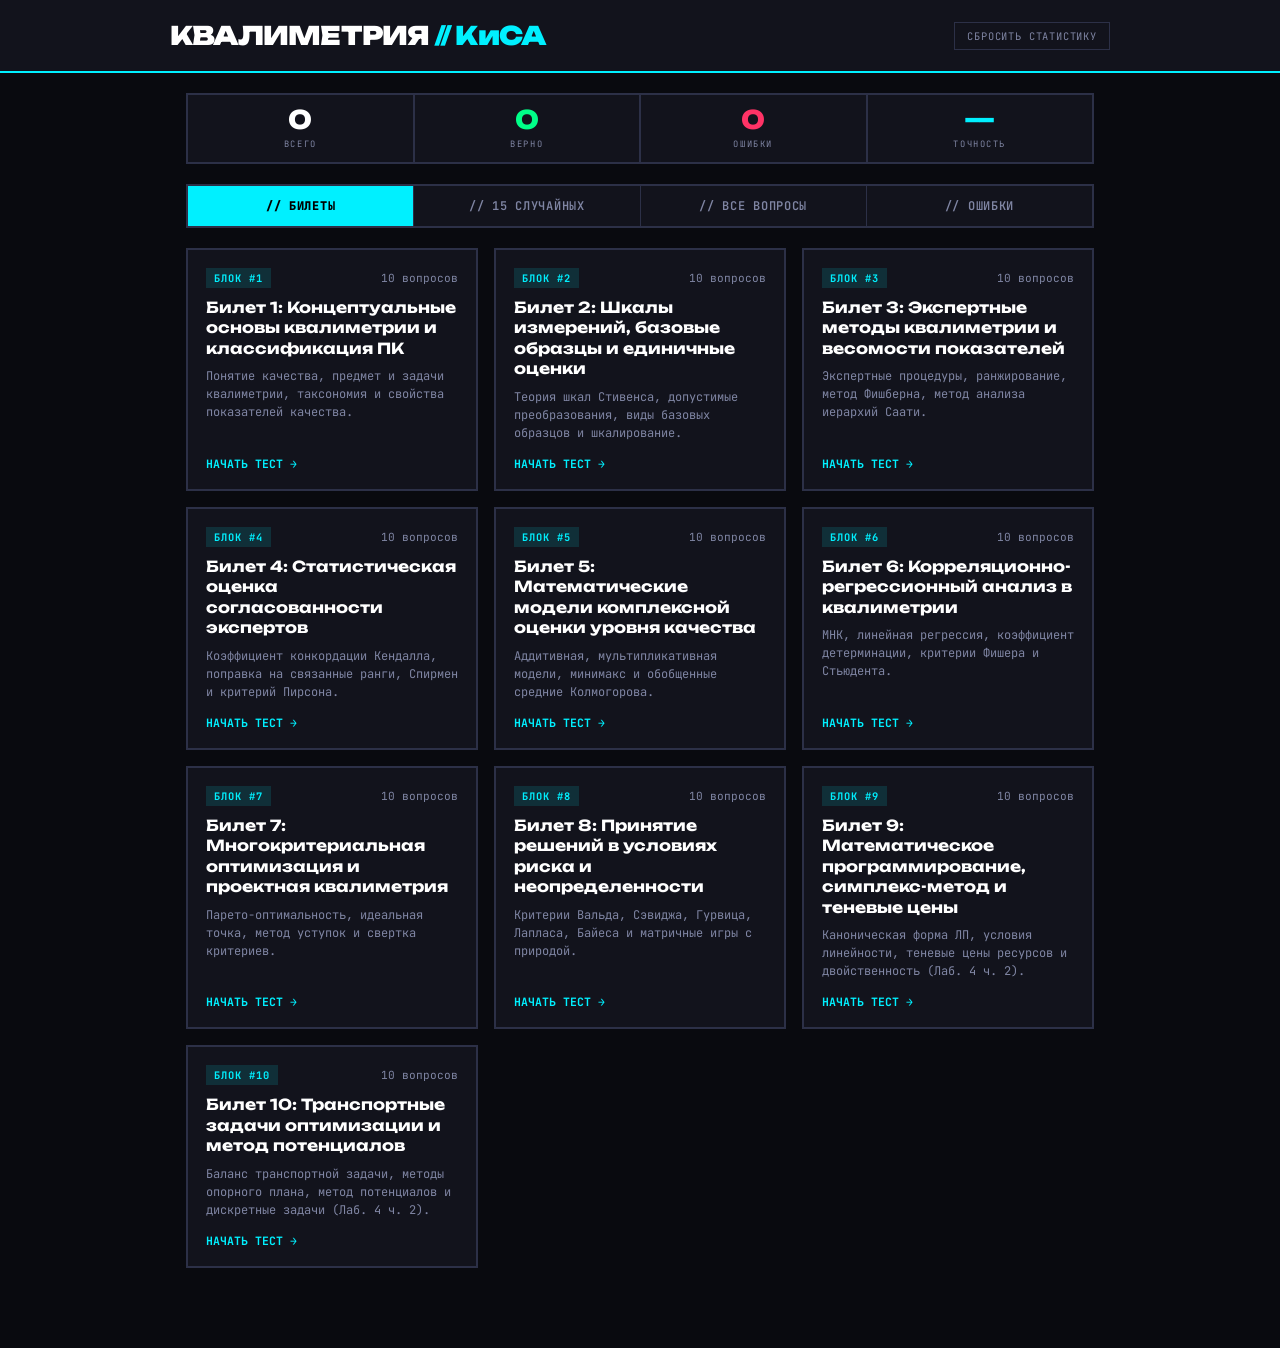
==== kisa.html @ 7cc0e6b3 "Add kisa.html and tnis.html with Telegram WebApp access verification gates" ====
<!DOCTYPE html>
<html lang="ru">
<head>
  <meta charset="UTF-8">
  <meta name="viewport" content="width=device-width, initial-scale=1.0">
  <title>КиСА // Экзаменационный Тренажер (В. И. Кириллов)</title>
  <meta name="description" content="100 экзаменационных вопросов по квалиметрии и системному анализу с двухэтажными формулами.">
  
  <script src="https://telegram.org/js/telegram-web-app.js"></script>
  <!-- Local KaTeX with CDN Fallback -->
  <link rel="stylesheet" href="./katex/katex.min.css">
  <script src="./katex/katex.min.js"></script>
  <script src="./katex/contrib/auto-render.min.js"></script>
  <script>
    if (!window.katex) {
      document.write('<link rel="stylesheet" href="https://cdn.jsdelivr.net/npm/katex@0.16.9/dist/katex.min.css">');
      document.write('<script src="https://cdn.jsdelivr.net/npm/katex@0.16.9/dist/katex.min.js"><\/script>');
      document.write('<script src="https://cdn.jsdelivr.net/npm/katex@0.16.9/dist/contrib/auto-render.min.js"><\/script>');
    }
  </script>

  <link href="https://fonts.googleapis.com/css2?family=JetBrains+Mono:wght@400;500;600;700;800&family=Unbounded:wght@400;500;600;700;800;900&display=swap" rel="stylesheet">
  
  <style>
    *, *::before, *::after { box-sizing: border-box; margin: 0; padding: 0; }

    
    /* ── ACCESS SCREENS ── */
    #accessScreen {
      position: fixed; inset: 0; z-index: 9999;
      display: flex; align-items: center; justify-content: center;
      background: var(--bg);
    }
    #accessScreen .ac-box {
      max-width: 400px; width: 90%;
      text-align: center; padding: 40px 24px;
      border: 2px solid var(--border); background: var(--surface);
      box-shadow: 0 8px 32px rgba(0, 0, 0, 0.5);
    }
    #accessScreen .ac-icon { font-size: 2.8rem; margin-bottom: 16px; }
    #accessScreen .ac-title {
      font-family: var(--display); font-size: 1.3rem; font-weight: 800;
      color: var(--text-bright); margin-bottom: 8px;
    }
    #accessScreen .ac-sub {
      font-size: 0.8rem; color: var(--text-dim); line-height: 1.6; margin-bottom: 20px;
    }
    #accessScreen .ac-btn {
      display: inline-block; padding: 12px 24px;
      background: var(--accent); color: #000;
      font-family: var(--display); font-size: 0.82rem; font-weight: 800;
      text-transform: uppercase; letter-spacing: 0.08em;
      border: none; cursor: pointer; text-decoration: none;
      touch-action: manipulation;
    }
    #accessScreen.hidden { display: none !important; }

    :root {
      --bg: #090a0f;
      --surface: #12131c;
      --surface-2: #1a1c29;
      --surface-3: #232638;
      --border: #2c3047;
      --border-bright: #3d4363;
      --accent: #00f0ff;
      --accent-dim: rgba(0, 240, 255, 0.12);
      --accent-gold: #ffb700;
      --text: #d8dbe8;
      --text-dim: #7f85a3;
      --text-bright: #ffffff;
      --correct: #00ff88;
      --correct-dim: rgba(0, 255, 136, 0.12);
      --wrong: #ff3366;
      --wrong-dim: rgba(255, 51, 102, 0.12);
      --missed: #ffaa00;
      --missed-dim: rgba(255, 170, 0, 0.12);
      --mono: 'JetBrains Mono', 'Cambria Math', monospace;
      --display: 'Unbounded', sans-serif;
    }

    body {
      font-family: var(--mono);
      background: var(--bg);
      color: var(--text);
      min-height: 100vh;
      display: flex;
      flex-direction: column;
      overflow-x: hidden;
      -webkit-font-smoothing: antialiased;
    }

    header {
      border-bottom: 2px solid var(--accent);
      padding: 20px 16px;
      background: var(--surface);
    }
    .header-content {
      max-width: 940px;
      margin: 0 auto;
      display: flex;
      justify-content: space-between;
      align-items: center;
      flex-wrap: wrap;
      gap: 16px;
    }
    h1 {
      font-family: var(--display);
      font-size: clamp(1.1rem, 3.2vw, 1.6rem);
      font-weight: 900;
      color: var(--text-bright);
      letter-spacing: -0.03em;
    }
    h1 span { color: var(--accent); }

    .reset-stats-btn {
      background: none;
      border: 1px solid var(--border);
      color: var(--text-dim);
      font-family: var(--mono);
      font-size: 0.65rem;
      padding: 6px 12px;
      cursor: pointer;
      text-transform: uppercase;
      letter-spacing: 0.08em;
      transition: all 0.2s;
    }
    .reset-stats-btn:hover {
      color: var(--wrong);
      border-color: var(--wrong);
    }

    .container {
      max-width: 940px;
      width: 100%;
      margin: 0 auto;
      padding: 20px 16px 80px;
      flex: 1;
    }

    .stats {
      display: grid;
      grid-template-columns: repeat(4, 1fr);
      gap: 2px;
      margin-bottom: 20px;
      background: var(--border);
      border: 2px solid var(--border);
    }
    .stat-cell {
      background: var(--surface);
      padding: 12px 8px;
      text-align: center;
    }
    .stat-num {
      font-family: var(--display);
      font-size: clamp(1.1rem, 3vw, 1.6rem);
      font-weight: 800;
      color: var(--text-bright);
      line-height: 1;
    }
    .stat-num.s-ok { color: var(--correct); }
    .stat-num.s-err { color: var(--wrong); }
    .stat-num.s-pct { color: var(--accent); }
    .stat-lbl {
      font-size: 0.55rem;
      text-transform: uppercase;
      letter-spacing: 0.18em;
      color: var(--text-dim);
      margin-top: 5px;
    }

    .modes {
      display: flex;
      gap: 0;
      margin-bottom: 20px;
      border: 2px solid var(--border);
      overflow-x: auto;
    }
    .mode-btn {
      flex: 1;
      min-width: 0;
      padding: 12px 8px;
      background: var(--surface);
      color: var(--text-dim);
      font-family: var(--mono);
      font-size: clamp(0.62rem, 1.8vw, 0.75rem);
      font-weight: 600;
      text-transform: uppercase;
      letter-spacing: 0.06em;
      border: none;
      border-right: 1px solid var(--border);
      cursor: pointer;
      transition: background 0.15s, color 0.15s;
      white-space: nowrap;
    }
    .mode-btn:last-child { border-right: none; }
    .mode-btn:hover { background: var(--surface-2); color: var(--text); }
    .mode-btn.active {
      background: var(--accent);
      color: #000000;
      font-weight: 800;
    }

    .screen { display: none; }
    .screen.active { display: block; }

    .tickets-grid {
      display: grid;
      grid-template-columns: repeat(auto-fill, minmax(280px, 1fr));
      gap: 16px;
    }
    .ticket-card {
      background: var(--surface);
      border: 2px solid var(--border);
      padding: 18px;
      cursor: pointer;
      transition: all 0.2s ease;
      display: flex;
      flex-direction: column;
      justify-content: space-between;
    }
    .ticket-card:hover {
      border-color: var(--accent);
      transform: translateY(-2px);
      box-shadow: 0 4px 16px rgba(0, 240, 255, 0.1);
    }
    .ticket-card-header {
      display: flex;
      justify-content: space-between;
      align-items: center;
      margin-bottom: 10px;
    }
    .ticket-tag {
      font-size: 0.65rem;
      text-transform: uppercase;
      letter-spacing: 0.1em;
      color: var(--accent);
      background: var(--accent-dim);
      padding: 3px 8px;
      font-weight: 700;
    }
    .ticket-count {
      font-size: 0.7rem;
      color: var(--text-dim);
    }
    .ticket-card h3 {
      font-family: var(--display);
      font-size: 0.95rem;
      font-weight: 700;
      color: var(--text-bright);
      margin-bottom: 8px;
      line-height: 1.35;
    }
    .ticket-card p {
      font-size: 0.75rem;
      color: var(--text-dim);
      line-height: 1.5;
    }

    .quiz-card {
      background: var(--surface);
      border: 2px solid var(--border);
      padding: 24px;
      margin-bottom: 16px;
    }
    .quiz-top {
      display: flex;
      justify-content: space-between;
      align-items: center;
      margin-bottom: 16px;
      padding-bottom: 12px;
      border-bottom: 1px solid var(--border);
      font-size: 0.75rem;
      color: var(--text-dim);
    }
    .progress-bar-wrap {
      width: 100%;
      height: 4px;
      background: var(--border);
      margin-bottom: 20px;
    }
    .progress-bar-fill {
      height: 100%;
      background: var(--accent);
      width: 0%;
      transition: width 0.3s ease;
    }
    .question-title {
      font-size: 1.05rem;
      font-weight: 600;
      color: var(--text-bright);
      line-height: 1.6;
      margin-bottom: 20px;
    }

    .options-list {
      display: flex;
      flex-direction: column;
      gap: 10px;
      margin-bottom: 24px;
    }
    .option-item {
      background: var(--surface-2);
      border: 2px solid var(--border);
      padding: 14px 16px;
      cursor: pointer;
      display: flex;
      align-items: flex-start;
      gap: 14px;
      transition: all 0.15s ease;
    }
    .option-item:hover {
      border-color: var(--text-dim);
      background: var(--surface-3);
    }
    .option-item.selected {
      border-color: var(--accent);
      background: var(--accent-dim);
    }
    .option-item.correct {
      border-color: var(--correct) !important;
      background: var(--correct-dim) !important;
    }
    .option-item.wrong {
      border-color: var(--wrong) !important;
      background: var(--wrong-dim) !important;
    }
    .option-item.missed {
      border-color: var(--missed) !important;
      background: var(--missed-dim) !important;
    }

    .control-indicator {
      width: 18px;
      height: 18px;
      border: 2px solid var(--text-dim);
      display: flex;
      align-items: center;
      justify-content: center;
      margin-top: 3px;
      flex-shrink: 0;
      transition: all 0.15s ease;
    }
    .option-item.selected .control-indicator {
      border-color: var(--accent);
      background: var(--accent);
    }
    .option-item.correct .control-indicator {
      border-color: var(--correct);
      background: var(--correct);
    }
    .option-item.wrong .control-indicator {
      border-color: var(--wrong);
      background: var(--wrong);
    }
    .option-item.missed .control-indicator {
      border-color: var(--missed);
      background: var(--missed);
    }
    .control-indicator::after {
      content: '';
      display: none;
      width: 6px;
      height: 6px;
      background: #000000;
    }
    .option-item.selected .control-indicator::after,
    .option-item.correct .control-indicator::after,
    .option-item.wrong .control-indicator::after,
    .option-item.missed .control-indicator::after {
      display: block;
    }

    .option-text {
      font-size: 0.92rem;
      line-height: 1.7;
      color: var(--text);
    }
    .option-item.selected .option-text { color: var(--text-bright); }

    /* Real 2-Story KaTeX Formulas Styling */
    .katex {
      font-size: 1.15em !important;
      color: #ffd000 !important;
    }
    .katex-display {
      margin: 0.5em 0 !important;
    }
    .katex .frac-line {
      border-bottom-color: #ffd000 !important;
    }

    .explanation-box {
      background: var(--surface-2);
      border-left: 4px solid var(--accent);
      padding: 16px;
      margin-bottom: 20px;
      font-size: 0.88rem;
      line-height: 1.7;
      display: none;
    }
    .explanation-box strong { color: var(--accent); }

    .actions-panel {
      display: flex;
      justify-content: space-between;
      gap: 12px;
    }
    .btn {
      font-family: var(--display);
      font-size: 0.78rem;
      font-weight: 800;
      text-transform: uppercase;
      letter-spacing: 0.08em;
      padding: 14px 24px;
      border: none;
      cursor: pointer;
      transition: all 0.2s ease;
    }
    .btn-primary {
      background: var(--accent);
      color: #000000;
      flex: 1;
    }
    .btn-primary:hover:not(:disabled) {
      background: #33f3ff;
      box-shadow: 0 0 16px rgba(0, 240, 255, 0.4);
    }
    .btn-primary:disabled {
      background: var(--surface-3);
      color: var(--text-dim);
      cursor: not-allowed;
    }
    .btn-secondary {
      background: var(--surface-2);
      border: 1px solid var(--border);
      color: var(--text);
    }
    .btn-secondary:hover {
      background: var(--surface-3);
      color: var(--text-bright);
    }

    .results-card {
      background: var(--surface);
      border: 2px solid var(--border);
      padding: 36px 24px;
      text-align: center;
    }
    .results-score {
      font-family: var(--display);
      font-size: 3rem;
      font-weight: 900;
      color: var(--accent);
      margin: 16px 0;
    }
    .results-score span {
      font-size: 1.5rem;
      color: var(--text-dim);
    }
    .results-text {
      font-size: 0.9rem;
      color: var(--text);
      max-width: 500px;
      margin: 0 auto 28px;
      line-height: 1.6;
    }

    @media (max-width: 600px) {
      .modes { flex-wrap: wrap; }
      .mode-btn { width: 50%; flex: none; }
      .mode-btn:nth-child(even) { border-right: none; }
      .mode-btn:nth-child(1), .mode-btn:nth-child(2) { border-bottom: 1px solid var(--border); }
    }
  </style>
</head>
<body>

  <!-- Access gate: shows during check, then hides or shows denied -->
  <div id="accessScreen">
    <div class="ac-box">
      <div class="ac-icon" id="acIcon">⏳</div>
      <div class="ac-title" id="acTitle">Проверка доступа</div>
      <div class="ac-sub" id="acSub">Пожалуйста, подождите...</div>
      <div id="acBtnWrap"></div>
    </div>
  </div>


  <header>
    <div class="header-content">
      <h1>КВАЛИМЕТРИЯ <span>// КиСА</span></h1>
      <button class="reset-stats-btn" onclick="resetStats()">Сбросить статистику</button>
    </div>
  </header>

  <div class="container">
    
    <div class="stats">
      <div class="stat-cell"><div class="stat-num" id="sTotal">0</div><div class="stat-lbl">Всего</div></div>
      <div class="stat-cell"><div class="stat-num s-ok" id="sOk">0</div><div class="stat-lbl">Верно</div></div>
      <div class="stat-cell"><div class="stat-num s-err" id="sErr">0</div><div class="stat-lbl">Ошибки</div></div>
      <div class="stat-cell"><div class="stat-num s-pct" id="sPct">—</div><div class="stat-lbl">Точность</div></div>
    </div>

    <div class="modes">
      <button class="mode-btn active" id="modeTicket" onclick="setMode('ticket')">// Билеты</button>
      <button class="mode-btn" id="modeRandom" onclick="setMode('random')">// 15 случайных</button>
      <button class="mode-btn" id="modeAll" onclick="setMode('all')">// Все вопросы</button>
      <button class="mode-btn" id="modeErrors" onclick="setMode('errors')">// Ошибки</button>
    </div>

    <div id="selectScreen" class="screen active">
      <div class="tickets-grid" id="ticketsContainer"></div>
    </div>

    <div id="quizScreen" class="screen">
      <div class="quiz-card">
        <div class="quiz-top">
          <span id="currentTicketTitle">Билет 1</span>
          <span id="progressText">Вопрос 1 из 10</span>
        </div>
        <div class="progress-bar-wrap">
          <div class="progress-bar-fill" id="progressBar"></div>
        </div>
        <div class="question-title" id="questionText">Текст вопроса...</div>
        <div class="options-list" id="optionsList"></div>
        <div class="explanation-box" id="explanationBox">
          <strong>💡 Пояснение:</strong>
          <div id="explanationText" style="margin-top: 6px;"></div>
        </div>
      </div>
      <div class="actions-panel">
        <button class="btn btn-secondary" onclick="exitToMenu()">← Меню</button>
        <button class="btn btn-primary" id="actionBtn" onclick="handleAction()" disabled>Ответить</button>
      </div>
    </div>

    <div id="resultsScreen" class="screen">
      <div class="results-card">
        <h2 style="font-family: var(--display); font-size: 1.3rem;">Тестирование завершено</h2>
        <div class="results-score" id="resultsScore">0 <span>/ 10</span></div>
        <p class="results-text" id="resultsText">Результат...</p>
        <button class="btn btn-primary" onclick="exitToMenu()">Выбрать другой билет</button>
      </div>
    </div>

  </div>

  <script>
    const ticketsData = {
  "1": {
    "title": "Билет 1: Концептуальные основы квалиметрии и классификация ПК",
    "description": "Понятие качества, предмет и задачи квалиметрии, таксономия и свойства показателей качества.",
    "questions": [
      {
        "text": "Каково строгое научно-методическое определение дисциплины «Квалиметрия» согласно ГОСТ 15467-79 и трудам В. И. Кириллова?",
        "options": [
          "а) Научная область, объединяющая количественные методы оценки качества продукции, процессов и систем для обоснования управленческих и проектных решений;",
          "б) Прикладной раздел метрологии, занимающийся поверкой и калибровкой физических измерительных приборов;",
          "в) Экономическая дисциплина, изучающая ценообразование и динамику рыночного спроса на потребительские товары;",
          "г) Раздел системного анализа, исследующий исключительно топологию телекоммуникационных сетей."
        ],
        "correct": [
          0
        ],
        "explanation": "Квалиметрия — наука о количественных методах оценки качества продукции, систем и услуг, обеспечивающая формализацию многокритериальных оценок для принятия решений."
      },
      {
        "text": "Что в теории квалиметрии понимается под «свойством продукции» в отличие от «показателя качества»?",
        "options": [
          "а) Свойство — объективная философско-техническая способность продукции проявляться при создании и потреблении, а показатель качества — количественная характеристика одного или нескольких свойств;",
          "б) Свойство — числовое значение, зафиксированное в паспорте изделия, а показатель качества — субъективное мнение эксперта;",
          "в) Свойство относится только к материальным объектам, а показатель качества — только к программному обеспечению;",
          "г) Свойство и показатель качества являются полными синонимами и математически не различаются."
        ],
        "correct": [
          0
        ],
        "explanation": "Свойство — объективная характеристика объекта, а показатель качества (ПК) — мера (числовая или балльная оценка) выраженности данного свойства."
      },
      {
        "text": "Какие из перечисленных групп показателей качества относятся к группе «Показателей назначения»? (выберите все верные):",
        "options": [
          "а) Показатели функциональной и технической эффективности (пропускная способность канала, тактовая частота, выходная мощность);",
          "б) Показатели конструктивного состава и структуры изделия (габаритно-массовые характеристики, емкость памяти);",
          "в) Показатели приспособляемости к режимам применения и условиям эксплуатации;",
          "г) Показатели затрат на периодическое техническое обслуживание и ремонт."
        ],
        "correct": [
          0,
          1,
          2
        ],
        "explanation": "Показатели назначения делятся на функциональные, конструктивные и показатели состава/структуры. Затраты на ТО относятся к показателям технологичности или экономическим."
      },
      {
        "text": "Какое ключевое свойство надежности характеризует способность объекта непрерывно сохранять работоспособное состояние в течение заданного интервала времени?",
        "options": [
          "а) Безотказность (наработка на отказ, интенсивность отказов $\\lambda(t)$);",
          "б) Долговечность (гамма-процентный ресурс, средний срок службы);",
          "в) Ремонтопригодность (среднее время восстановления $T_в$);",
          "г) Сохраняемость (срок сохраняемости в упаковке)."
        ],
        "correct": [
          0
        ],
        "explanation": "Безотказность — свойство объекта непрерывно сохранять работоспособное состояние в течение некоторого времени или наработки (ГОСТ 27.002)."
      },
      {
        "text": "Какие 4 базовых единичных свойства составляют комплексное свойство «Надежность» по ГОСТ 27.002? (выберите все верные):",
        "options": [
          "а) Безотказность;",
          "б) Долговечность;",
          "в) Ремонтопригодность;",
          "г) Сохраняемость;",
          "д) Патентная чистота."
        ],
        "correct": [
          0,
          1,
          2,
          3
        ],
        "explanation": "Классическая четверка свойств надежности: безотказность, долговечность, ремонтопригодность и сохраняемость."
      },
      {
        "text": "В чем заключается фундаментальное различие между «единичными», «комплексными» и «интегральными» показателями качества?",
        "options": [
          "а) Единичный относится к одному простому свойству, комплексный объединяет несколько свойств, а интегральный отражает отношение суммарного полезного эффекта к суммарным затратам на создание и эксплуатацию;",
          "б) Единичный измеряется в физических единицах, комплексный — в баллах от 0 до 10, а интегральный — исключительно в процентах;",
          "в) Единичный определяется инструментальным методом, а комплексный и интегральный — только методом социологического опроса;",
          "г) Интегральный показатель качества вычисляется только для нелинейных динамических систем."
        ],
        "correct": [
          0
        ],
        "explanation": "Интегральный показатель качества $I = W_{эфф} / (З_{созд} + З_{экспл})$ отражает экономическую эффективность качества на единицу совокупных затрат."
      },
      {
        "text": "Какие показатели относятся к группе «Показателей стандартизации и унификации»? (выберите все верные):",
        "options": [
          "а) Коэффициент применяемости деталей и узлов $K_{пр}$;",
          "б) Коэффициент повторяемости составных частей $K_{повт}$;",
          "в) Коэффициент взаимной унификации для группы изделий $K_{межпр}$;",
          "г) Коэффициент готовности радиоэлектронной системы $K_г$."
        ],
        "correct": [
          0,
          1,
          2
        ],
        "explanation": "Коэффициент готовности $K_г = T_{ср} / (T_{ср} + T_в)$ относится к комплексным показателям надежности, а остальные три — к показателям стандартизации и унификации."
      },
      {
        "text": "Какие основные требования предъявляются к структуре «Дерева свойств» (иерархической декомпозиции качества)? (выберите все верные):",
        "options": [
          "а) Свойства одного яруса декомпозиции должны быть взаимно независимыми по предпочтению;",
          "б) Совокупность свойств нижнего уровня должна полностью раскрывать содержание родительского узла верхнего уровня;",
          "в) На нижнем ярусе располагаются единичные измеряемые или однозначно оцениваемые показатели;",
          "г) Сумма коэффициентов весомости ветвей, исходящих из одного общего родительского узла, строго равна 1;",
          "д) Количество уровней дерева должно быть строго нечетным."
        ],
        "correct": [
          0,
          1,
          2,
          3
        ],
        "explanation": "Дерево свойств подчиняется правилам системной декомпозиции, независимости свойств на одном ярусе, нормирования суммы весомостей к единице и завершения единичными показателями."
      },
      {
        "text": "Что характеризует показатель «Патентная чистота» изделия?",
        "options": [
          "а) Юридическое свойство объекта, заключающееся в том, что он может свободно реализовываться в конкретной стране без нарушения действующих там исключительных патентных прав третьих лиц;",
          "б) Количество патентов, полученных разработчиками в процессе проектирования данного изделия;",
          "в) Отсутствие вредных химических примесей и микроорганизмов на поверхности изделия;",
          "г) Срок действия свидетельства о государственной регистрации товарного знака."
        ],
        "correct": [
          0
        ],
        "explanation": "Патентная чистота — юридическое качество объекта, гарантирующее ненарушение действующих патентов на территории конкретного государства."
      },
      {
        "text": "К какой категории относится показатель «Удельная трудоемкость изготовления изделия»?",
        "options": [
          "а) Показатели технологичности конструкции;",
          "б) Показатели патентной защиты;",
          "в) Эргономические показатели;",
          "г) Показатели устойчивости к внешним воздействиям."
        ],
        "correct": [
          0
        ],
        "explanation": "Трудоемкость, материалоемкость и коэффициент сборности формируют группу показателей технологичности (ГОСТ 14.205)."
      }
    ]
  },
  "2": {
    "title": "Билет 2: Шкалы измерений, базовые образцы и единичные оценки",
    "description": "Теория шкал Стивенса, допустимые преобразования, виды базовых образцов и шкалирование.",
    "questions": [
      {
        "text": "В какой шкале измерений согласно классификации Стивенса допустимы операции вычитания и сложения значений, но НЕ имеет физического смысла операция деления (нет абсолютного естественного нуля)?",
        "options": [
          "а) Шкала интервалов (шкала температур Цельсия/Фаренгейта, летоисчисление);",
          "б) Шкала отношений (масса в кг, частота в Гц, абсолютная температура в Кельвинах);",
          "в) Шкала порядка / рангов (баллы твердости Мооса, оценки экспертизы);",
          "г) Шкала наименований / номинальная (номера каналов, маркировки транзисторов)."
        ],
        "correct": [
          0
        ],
        "explanation": "В шкале интервалов фиксирован размер единицы, но ноль выбран условно (преобразование $y = ax + b, a > 0$). Отношение $x_1/x_2$ не инвариантно, но разность $(x_1 - x_2)$ инвариантна."
      },
      {
        "text": "Какое математическое преобразование является допустимым для «Шкалы отношений»?",
        "options": [
          "а) Преобразование подобия: $y = a \\cdot x$, где $a > 0$ (изменение масштаба единиц измерения);",
          "б) Любое монотонно возрастающее преобразование $y = f(x)$, сохраняющее порядок;",
          "в) Линейное преобразование со сдвигом нуля: $y = a \\cdot x + b$;",
          "г) Произвольная взаимно однозначная подстановка значений."
        ],
        "correct": [
          0
        ],
        "explanation": "Шкала отношений имеет естественный неизменный абсолютный ноль, поэтому допустимо только умножение на положительную константу $a > 0$ (преобразование подобия)."
      },
      {
        "text": "Какие характеристики определяют «Позитивный (прямой) показатель качества» в квалиметрии?",
        "options": [
          "а) Показатель, увеличение численного значения которого приводит к повышению уровня качества (например, пропускная способность, наработка на отказ, КПД);",
          "б) Показатель, который всегда принимает строго положительные значения в любой системе единиц;",
          "в) Показатель, измеренный с погрешностью менее 1%;",
          "г) Показатель, определяемый исключительно органолептическим методом."
        ],
        "correct": [
          0
        ],
        "explanation": "Позитивный ПК — увеличение $P_i$ улучшает качество ($q_i = P_i / P_{i0}$). Негативный ПК — увеличение $P_i$ ухудшает качество ($q_i = P_{i0} / P_i$)."
      },
      {
        "text": "Как вычисляется единичный относительный показатель качества $q_i$ для «Негативного показателя» при дифференциальной оценке?",
        "options": [
          "а) $q_i = \\frac{P_{i0}}{P_i}$, где $P_{i0}$ — базовое (эталонное) значение, $P_i$ — значение оцениваемого образца;",
          "б) $q_i = \\frac{P_i}{P_{i0}}$; ",
          "в) $q_i = 1 - \\frac{P_{i0}}{P_i}$;",
          "г) $q_i = \\sqrt{P_i \\cdot P_{i0}}$."
        ],
        "correct": [
          0
        ],
        "explanation": "Для негативных ПК (потери, уровень шума, энергопотребление, себестоимость) чем меньше $P_i$, тем выше $q_i$, поэтому $q_i = P_{i0} / P_i$."
      },
      {
        "text": "Что выбирается в качестве «Базового образца» при оценке конкурентоспособности серийно выпускаемой продукции?",
        "options": [
          "а) Реально существующий лучший отечественный или зарубежный аналог, доступный на целевом сегменте рынка;",
          "б) Теоретически идеальный образец с предельными термодинамическими КПД;",
          "в) Среднестатистическое изделие, снятое с производства 5 лет назад;",
          "г) Перспективный образец, запланированный к разработке через 10 лет."
        ],
        "correct": [
          0
        ],
        "explanation": "Для текущей оценки рыночной конкурентоспособности за базу принимается лучший реальный коммерческий аналог-конкурент на рынке."
      },
      {
        "text": "В каком случае при оценке технического уровня продукции принимается «Перспективный базовый образец»?",
        "options": [
          "а) При долгосрочном прогнозировании и разработке технического задания на вновь создаваемую опережающую технику;",
          "б) При проведении приемо-сдаточных испытаний серийной партии на заводе;",
          "в) При сертификации единичного экземпляра таможенными органами;",
          "г) При списании устаревшего парка оборудования."
        ],
        "correct": [
          0
        ],
        "explanation": "Перспективный образец отражает прогнозируемый мировой уровень техники к моменту планируемого запуска изделия в серийное производство."
      },
      {
        "text": "Какая математическая функция лежит в основе психофизической функции желательности Харрингтона $d(y)$?",
        "options": [
          "а) Двойная экспонента: $d = \\exp(-\\exp(-y))$, где $y$ — кодированное безразмерное значение показателя;",
          "б) Линейная нормировка: $d = a \\cdot y + b$;",
          "в) Функция Гаусса: $d = \\exp(-y^2 / 2)$;",
          "г) Гиперболический тангенс: $d = \\text{th}(y)$."
        ],
        "correct": [
          0
        ],
        "explanation": "Шкала Харрингтона использует логистическую кривую вида $d = \\exp(-\\exp(-y))$, преобразующую физические шкалы в интервал желательности $[0, 1]$."
      },
      {
        "text": "Какие стандартные опорные точки соответствуют шкале желательности Харрингтона? (выберите все верные):",
        "options": [
          "а) $0.80 - 1.00$ — отлично (очень хорошо);",
          "б) $0.63 - 0.80$ — хорошо;",
          "в) $0.37 - 0.63$ — удовлетворительно;",
          "г) $0.20 - 0.37$ — плохо;",
          "д) $0.00 - 0.20$ — очень плохо (неприемлемо)."
        ],
        "correct": [
          0,
          1,
          2,
          3,
          4
        ],
        "explanation": "Это канонические интервалы Харрингтона с граничными квантилями $d = 0.37$ ($1/e$) и $d = 0.63$ ($1 - 1/e$)."
      },
      {
        "text": "Какие ограничения накладываются на дифференциальный метод оценки качества продукции?",
        "options": [
          "а) Он не позволяет дать единую интегральную оценку, если часть относительных показателей $q_i > 1$, а часть $q_i < 1$;",
          "б) Он применим только при наличии ровно двух единичных показателей;",
          "в) Он требует обязательного использования квадратичных форм;",
          "г) Он запрещен к использованию государственными стандартами."
        ],
        "correct": [
          0
        ],
        "explanation": "Дифференциальный метод сопоставляет показатели по отдельности. Если одни $q_i > 1$, а другие $q_i < 1$, однозначный вердикт без комплексной свертки вынести невозможно."
      },
      {
        "text": "Что такое «Предельно допустимое значение показателя качества» ($P_{pred}$)?",
        "options": [
          "а) Граничное значение показателя по стандарту или ТУ, при выходе за пределы которого продукция признается браком или не подлежит эксплуатации;",
          "б) Среднее арифметическое значение по всем аналогам в мире;",
          "в) Значение, зафиксированное при температуре абсолютного нуля;",
          "г) Максимальная скорость работы процессора в режиме разгона."
        ],
        "correct": [
          0
        ],
        "explanation": "Предельное значение — граница допустимой области пригодности изделия, нарушение которой переводит объект в критическое или бракованное состояние."
      }
    ]
  },
  "3": {
    "title": "Билет 3: Экспертные методы квалиметрии и весомости показателей",
    "description": "Экспертные процедуры, ранжирование, метод Фишберна, метод анализа иерархий Саати.",
    "questions": [
      {
        "text": "В каком случае в квалиметрии целесообразно и необходимо применять экспертные методы оценки?",
        "options": [
          "а) Когда оцениваемые свойства не могут быть измерены прямыми физическими приборами (эргономика, эстетика) или отсутствует точная аналитическая модель;",
          "б) Только при отсутствии финансовых средств на закупку контрольно-измерительных стендов;",
          "в) Экспертные методы применяются исключительно при оценке продовольственных товаров органолептическим путем;",
          "г) Когда число показателей качества превышает 100."
        ],
        "correct": [
          0
        ],
        "explanation": "Экспертные методы необходимы для оценки неизмеримых прямыми приборами свойств (эстетических, эргономических, социальных), а также для определения весомостей."
      },
      {
        "text": "Какова главная особенность метода «Ранжирования» при экспертной оценке $n$ показателей качества?",
        "options": [
          "а) Эксперт упорядочивает все $n$ показателей в порядке убывания их важности, присваивая наиболее важному ранг 1, а наименее важному — ранг $n$;",
          "б) Эксперт выставляет каждому объекту оценку в баллах от 0 до 100 независимо от остальных;",
          "в) Эксперт сравнивает показатели только попарно в квадратной матрице;",
          "г) Эксперт ранжирует только четные показатели, пропуская нечетные."
        ],
        "correct": [
          0
        ],
        "explanation": "При классическом ранжировании по Кириллову наиболее значимый показатель получает ранг 1, а наименее значимый — ранг $n$ (или наоборот при инверсной ранжировке)."
      },
      {
        "text": "Как рассчитывается коэффициент весомости $m_i$ для $i$-го показателя по «Правилу Фишберна» при строгом ранжировании $P_1 \\succ P_2 \\succ ... \\succ P_n$?",
        "options": [
          "а) $m_i = \\frac{2(n - i + 1)}{n(n + 1)}$, где $i$ — порядковый номер (ранг) показателя в цепочке предпочтений;",
          "б) $m_i = \\frac{1}{n}$;",
          "в) $m_i = \\frac{2i}{n(n - 1)}$;",
          "г) $m_i = \\frac{n - i}{n^2}$."
        ],
        "correct": [
          0
        ],
        "explanation": "Формула Фишберна для строгого порядка убывания важности дает убывающую арифметическую прогрессию с нормировкой $\\sum m_i = 1$: $m_i = 2(n - i + 1) / [n(n + 1)]$."
      },
      {
        "text": "В чем заключается суть «Метода Дельфи» при организации групповой экспертной оценки?",
        "options": [
          "а) Анонимный многотуровый опрос экспертов с предоставлением результатов предыдущих туров и обоснований крайних мнений для достижения сходимости оценок;",
          "б) Открытая очная дискуссия экспертной комиссии с голосованием простым большинством голосов;",
          "в) Назначение председателя комиссии, чье мнение является окончательным и решающим;",
          "г) Случайный выбор одного эксперта из группы генератором псевдослучайных чисел."
        ],
        "correct": [
          0
        ],
        "explanation": "Метод Дельфи устраняет психологическое давление авторитетов за счет анонимности, обратной связи по квантилям и аргументации отклонений в несколько туров."
      },
      {
        "text": "Каким базовым свойством обладает обратно-симметричная матрица парных сравнений $A = ||a_{ij}||$ в «Методе анализа иерархий» Т. Саати?",
        "options": [
          "а) $a_{ij} = \\frac{1}{a_{ji}}$ для всех $i, j$, и $a_{ii} = 1$ на главной диагонали;",
          "б) $a_{ij} = -a_{ji}$ для всех $i \\neq j$;",
          "в) $a_{ij} + a_{ji} = 1$;",
          "г) Отношение элементов матрицы всегда равно нулю."
        ],
        "correct": [
          0
        ],
        "explanation": "В матрице Саати если объект $i$ превосходит объект $j$ в $k$ раз ($a_{ij} = k$), то объект $j$ уступает объекту $i$ во столько же раз ($a_{ji} = 1/k$), а на диагонали $a_{ii} = 1$."
      },
      {
        "text": "Какое предельное пороговое значение «Отношения согласованности» ($ОС$) матрицы парных сравнений считается допустимым в методе Саати?",
        "options": [
          "а) $ОС \\le 0.10$ (10%);",
          "б) $ОС \\le 0.50$ (50%);",
          "в) $ОС = 1.00$;",
          "г) $ОС \\ge 0.95$."
        ],
        "correct": [
          0
        ],
        "explanation": "Если $ОС \\le 0.10$ (10%), уровень согласованности суждений эксперта признается приемлемым. При $ОС > 0.10$ эксперту рекомендуется пересмотреть свои суждения."
      },
      {
        "text": "Как вычисляется «Индекс согласованности» ($ИС$) в методе анализа иерархий Саати для матрицы порядка $n$?",
        "options": [
          "а) $ИС = \\frac{\\lambda_{\\max} - n}{n - 1}$, где $\\lambda_{\\max}$ — максимальное собственное значение матрицы парных сравнений;",
          "б) $ИС = \\frac{\\lambda_{\\max}}{n}$;",
          "в) $ИС = \\sqrt{\\lambda_{\\max} - n}$;",
          "г) $ИС = \\frac{n - 1}{\\lambda_{\\max} + n}$."
        ],
        "correct": [
          0
        ],
        "explanation": "Для идеально согласованной матрицы $\\lambda_{\\max} = n$ и $ИС = 0$. При отклонениях суждений $\\lambda_{\\max} > n$, и $ИС = (\\lambda_{\\max} - n) / (n - 1)$."
      },
      {
        "text": "Какие условия должны выполняться для вектора коэффициентов весомости $M = (m_1, m_2, ..., m_n)$ в квалиметрии? (выберите все верные):",
        "options": [
          "а) Условие неотрицательности: $m_i \\ge 0$ для всех $i = 1, ..., n$;",
          "б) Условие нормировки: $\\sum_{i=1}^n m_i = 1$ (или 100%);",
          "в) Каждый коэффициент весомости обязан быть строго целым числом;",
          "г) Все весомости обязаны быть равны между собой ($m_i = 1/n$)."
        ],
        "correct": [
          0,
          1
        ],
        "explanation": "Коэффициенты весомости удовлетворяют условиям вероятностной нормировки: неотрицательность $m_i \\ge 0$ и сумма, равная единице $\\sum m_i = 1$."
      },
      {
        "text": "Что представляет собой метод «Последовательного сравнения» (метод Черчмена-Акоффа) при определении весомостей?",
        "options": [
          "а) Процедуру корректировки начальных численных оценок путем сопоставления наиболее важного показателя с совокупным влиянием группы менее важных показателей;",
          "б) Вычисление факториала от числа экспертов в комиссии;",
          "в) Опрос экспертов строго по алфавитному порядку их фамилий;",
          "г) Сравнение оцениваемого изделия только с продукцией конкурентов."
        ],
        "correct": [
          0
        ],
        "explanation": "Метод Черчмена-Акоффа заключается в сопоставлении ценности самого важного свойства $P_1$ с суммой ценностей $(P_2 + P_3 + ...)$ с последующей итеративной подгонкой весов."
      },
      {
        "text": "Какой метод формирования экспертной группы позволяет объективно отобрать наиболее компетентных специалистов?",
        "options": [
          "а) Метод взаимной самооценки и взаимооценки компетентности (с расчетом коэффициентов аргументации и осведомленности);",
          "б) Приглашение экспертов с наибольшим ростом и возрастом;",
          "в) Выбор специалистов исключительно по критерию минимальной стоимости их консультации;",
          "г) Случайный слепой отбор из телефонного справочника."
        ],
        "correct": [
          0
        ],
        "explanation": "Компетентность эксперта оценивается коэффициентом $k_{комп} = (k_{осв} + k_{арг}) / 2$, отражающим уровень знаний и степень обоснованности суждений."
      }
    ]
  },
  "4": {
    "title": "Билет 4: Статистическая оценка согласованности экспертов",
    "description": "Коэффициент конкордации Кендалла, поправка на связанные ранги, Спирмен и критерий Пирсона.",
    "questions": [
      {
        "text": "Какова математическая формула «Коэффициента конкордации Кендалла» $W$ для $m$ экспертов и $n$ объектов при отсутствии связанных рангов?",
        "options": [
          "а) $W = \\frac{12 S}{m^2 (n^3 - n)}$, где $S = \\sum_{j=1}^n (R_j - \\bar{R})^2$, а $\\bar{R} = \\frac{m(n + 1)}{2}$;",
          "б) $W = \\frac{6 S}{m (n^2 - 1)}$;",
          "в) $W = 1 - \\frac{6 \\sum d_i^2}{n(n^2 - 1)}$;",
          "г) $W = \\frac{S}{m \\cdot n}$."
        ],
        "correct": [
          0
        ],
        "explanation": "Коэффициент конкордации Кендалла равен отношению фактической суммы квадратов отклонений сумм рангов $S$ к ее теоретическому максимуму: $W = 12S / [m^2(n^3 - n)]$."
      },
      {
        "text": "В каких пределах строго изменяется коэффициент конкордации Кендалла $W$ и каков его содержательный смысл?",
        "options": [
          "а) $0 \\le W \\le 1$; при $W = 0$ согласие полностью отсутствует (полный хаос), при $W = 1$ мнения всех экспертов абсолютно идентичны;",
          "б) $-1 \\le W \\le +1$; при $W = -1$ эксперты высказывают противоположные мнения;",
          "в) $-\\infty < W < +\\infty$;",
          "г) $0 \\le W \\le 100$."
        ],
        "correct": [
          0
        ],
        "explanation": "Коэффициент конкордации изменяется от 0 (полная несогласованность) до 1 (полное совпадение ранжировок всех $m$ экспертов)."
      },
      {
        "text": "Как вычисляется поправка на связанные (одинаковые) ранги $T_i$ для $i$-го эксперта в формуле Кендалла?",
        "options": [
          "а) $T_i = \\frac{1}{12} \\sum_{k=1}^{L_i} (t_k^3 - t_k)$, где $t_k$ — число одинаковых рангов в $k$-й группе связок;",
          "б) $T_i = \\sum_{k=1}^{L_i} (t_k^2 - 1)$;",
          "в) $T_i = \\frac{1}{n} \\sum t_k$;",
          "г) $T_i = 12 \\sum t_k^3$."
        ],
        "correct": [
          0
        ],
        "explanation": "При наличии одинаковых рангов у эксперта знаменатель формулы Кендалла уменьшается на величину $m \\sum T_i$, где $T_i = \\frac{1}{12} \\sum (t_k^3 - t_k)$."
      },
      {
        "text": "Какова формула коэффициента конкордации Кендалла $W$ при наличии связанных рангов?",
        "options": [
          "а) $W = \\frac{12 S}{m^2 (n^3 - n) - m \\sum_{i=1}^m T_i}$;",
          "б) $W = \\frac{12 S}{m^2 (n^3 - n) + m \\sum_{i=1}^m T_i}$;",
          "в) $W = \\frac{12 S - \\sum T_i}{m^2 n^3}$;",
          "г) $W = \\frac{6 S}{m^2 (n^3 - n)}$."
        ],
        "correct": [
          0
        ],
        "explanation": "Наличие связанных рангов уменьшает максимальную дисперсию, поэтому вычитается $m \\sum T_i$ в знаменателе: $W = 12S / [m^2(n^3 - n) - m \\sum T_i]$."
      },
      {
        "text": "С помощью какого статистического критерия проверяется значимость (неслучайность) коэффициента конкордации Кендалла при $n > 7$?",
        "options": [
          "а) По критерию согласия Пирсона Хи-квадрат: $\\chi^2_{расч} = m (n - 1) W$ с числом степеней свободы $\\nu = n - 1$;",
          "б) По $t$-критерию Стьюдента с $\\nu = n - 2$ степенями свободы;",
          "в) По критерию знаков Вилкоксона;",
          "г) По $F$-критерию Фишера."
        ],
        "correct": [
          0
        ],
        "explanation": "При $n > 7$ величина $\\chi^2 = m(n-1)W$ подчиняется $\\chi^2$-распределению с $\\nu = n - 1$ степенями свободы."
      },
      {
        "text": "При каком условии нулевая гипотеза $H_0$ о случайности совпадения мнений экспертов ОТВЕРГАЕТСЯ (согласованность признается статистически значимой)?",
        "options": [
          "а) Когда $\\chi^2_{расч} > \\chi^2_{табл}(\\\\alpha, \\nu)$ для заданного уровня значимости $\\\\alpha$;",
          "б) Когда $\\chi^2_{расч} < \\chi^2_{табл}(\\\\alpha, \\nu)$;",
          "в) Когда $\\chi^2_{расч} = 0$;",
          "г) Когда уровень значимости $\\\\alpha > 0.99$."
        ],
        "correct": [
          0
        ],
        "explanation": "Если расчетное значение $\\chi^2$ превышает критическое табличное $\\chi^2_{табл}(\\\\alpha, n-1)$, случайный характер согласованности отвергается: мнения экспертов согласованы неслучайно."
      },
      {
        "text": "Какова формула коэффициента ранговой корреляции Спирмена $R_s$ для сравнения мнений ДВУХ экспертов ($m = 2$)?",
        "options": [
          "а) $R_s = 1 - \\frac{6 \\sum_{i=1}^n d_i^2}{n (n^2 - 1)}$, где $d_i = R_{1i} - R_{2i}$ — разность рангов $i$-го объекта;",
          "б) $R_s = \\frac{12 \\sum d_i^2}{n^3 - n}$;",
          "в) $R_s = 1 - \\frac{\\sum d_i}{n^2}$;",
          "г) $R_s = \\frac{2 \\sum d_i^2}{n(n - 1)}$."
        ],
        "correct": [
          0
        ],
        "explanation": "Коэффициент ранговой корреляции Спирмена $R_s = 1 - 6 \\sum d_i^2 / [n(n^2 - 1)]$ оценивает парную корреляцию рангов двух экспертов от $-1$ до $+1$."
      },
      {
        "text": "Какое значение принимает коэффициент ранговой корреляции Спирмена $R_s$, если ранжировки двух экспертов диаметрально противоположны?",
        "options": [
          "а) Строго $-1.00$;",
          "б) Строго $0.00$;",
          "в) Строго $+1.00$;",
          "г) $-\\infty$."
        ],
        "correct": [
          0
        ],
        "explanation": "При полной инверсии ранжировок (1, 2, 3... vs n, n-1, n-2...) разности $d_i$ максимальны, и $R_s = -1$."
      },
      {
        "text": "Что следует предпринять организаторам экспертизы, если расчетное значение коэффициента конкордации $W < 0.30$ и гипотеза согласованности не подтвердилась?",
        "options": [
          "а) Разбить экспертов на согласованные кластеры/подгруппы методом кластерного анализа, либо провести дополнительный тур опроса с обсуждением расхождений;",
          "б) Принудительно усреднить все ранги и считать экспертизу успешной;",
          "в) Уволить всех экспертов без права повторной экспертизы;",
          "г) Заменить все ранги случайными числами."
        ],
        "correct": [
          0
        ],
        "explanation": "Низкое значение $W$ указывает на неоднородность мнений. Требуется анализ поляризации мнений (кластеризация) либо проведение дополнительного тура по Дельфи."
      },
      {
        "text": "Чему равна средняя сумма рангов $\\bar{R}$ по всем $n$ объектам, присвоенная $m$ экспертами?",
        "options": [
          "а) $\\bar{R} = \\frac{m(n + 1)}{2}$;",
          "б) $\\bar{R} = \\frac{n(m + 1)}{2}$;",
          "в) $\\bar{R} = m \\cdot n$;",
          "г) $\\bar{R} = \\frac{m + n}{2}$."
        ],
        "correct": [
          0
        ],
        "explanation": "Поскольку сумма рангов одного эксперта равна $n(n+1)/2$, для $m$ экспертов средняя сумма рангов одного объекта равна $\\bar{R} = m(n+1)/2$."
      }
    ]
  },
  "5": {
    "title": "Билет 5: Математические модели комплексной оценки уровня качества",
    "description": "Аддитивная, мультипликативная модели, минимакс и обобщенные средние Колмогорова.",
    "questions": [
      {
        "text": "Какова математическая формула «Аддитивной модели» комплексного показателя качества $K_{адд}$?",
        "options": [
          "а) $K_{адд} = \\sum_{i=1}^n m_i \\cdot q_i$, где $\\sum m_i = 1$, $q_i$ — относительная оценка $i$-го показателя;",
          "б) $K_{адд} = \\prod_{i=1}^n q_i^{m_i}$;",
          "в) $K_{адд} = \\min_{1 \\le i \\le n} (q_i / m_i)$;",
          "г) $K_{адд} = \\sqrt{\\sum m_i q_i^2}$."
        ],
        "correct": [
          0
        ],
        "explanation": "Аддитивная модель представляет собой взвешенную сумму относительных показателей: $K = \\sum_{i=1}^n m_i q_i$."
      },
      {
        "text": "Какое главное допущение (аксиома) лежит в основе применения «Аддитивной модели» качества?",
        "options": [
          "а) Взаимная компенсация и независимость единичных показателей по предпочтению (высокое значение одного свойства может скомпенсировать низкое значение другого);",
          "б) Строгая недопустимость нулевых значений хотя бы одного показателя;",
          "в) Обязательная экспоненциальная зависимость между показателями;",
          "г) Полное отсутствие весомостей показателей."
        ],
        "correct": [
          0
        ],
        "explanation": "Аддитивная модель предполагает принцип компенсации: низкая оценка одного свойства может быть полностью скомпенсирована высокой оценкой другого."
      },
      {
        "text": "Какова математическая формула «Мультипликативной модели» комплексного показателя качества $K_{мульт}$?",
        "options": [
          "а) $K_{мульт} = \\prod_{i=1}^n q_i^{m_i}$, где $m_i$ — весомость $i$-го показателя (при $\\sum m_i = 1$);",
          "б) $K_{мульт} = \\sum_{i=1}^n m_i \\ln q_i$;",
          "в) $K_{мульт} = \\prod_{i=1}^n (m_i + q_i)$;",
          "г) $K_{мульт} = \\frac{\\prod q_i}{\\sum m_i}$."
        ],
        "correct": [
          0
        ],
        "explanation": "Мультипликативная модель качества вычисляется как взвешенное геометрическое среднее: $K = \\prod_{i=1}^n q_i^{m_i}$."
      },
      {
        "text": "Что произойдет со значением комплексного показателя $K_{мульт}$ в мультипликативной модели, если хотя бы один единичный показатель $q_k = 0$ (при $m_k > 0$)?",
        "options": [
          "а) Комплексный показатель $K_{мульт}$ строго обратится в ноль ($K = 0$), независимо от величины всех остальных показателей (принцип лимитирующего звена);",
          "б) Комплексный показатель уменьшится ровно на величину $m_k$;",
          "в) Значение $K$ станет равным единице;",
          "г) Формула автоматически переключится на аддитивную модель."
        ],
        "correct": [
          0
        ],
        "explanation": "В мультипликативной модели нулевой уровень критического свойства делает весь комплексный уровень качества равным нулю ($0^{m_k} = 0$)."
      },
      {
        "text": "Какова формула «Минимаксной (пессимистической) модели» комплексной оценки качества $K_{\\min}$?",
        "options": [
          "а) $K_{\\min} = \\min_{1 \\le i \\le n} (q_i)$ (оценка по наихудшему единичному показателю);",
          "б) $K_{\\min} = \\max_{1 \\le i \\le n} (q_i)$;",
          "в) $K_{\\min} = \\frac{1}{n} \\sum q_i$;",
          "г) $K_{\\min} = \\min (m_i) \\cdot \\max (q_i)$."
        ],
        "correct": [
          0
        ],
        "explanation": "Минимаксная модель определяет качество всей сложной системы по ее самому слабому звену: $K = \\min(q_1, q_2, ..., q_n)$."
      },
      {
        "text": "Какова геометрическая интерпретация аддитивной математической модели уровня качества в $n$-мерном пространстве единичных показателей?",
        "options": [
          "а) Гиперплоскость равного комплексного качества $\\sum m_i q_i = \\text{const}$;",
          "б) $n$-мерная гиперсфера;",
          "в) Гиперболический конус;",
          "г) Параболический цилиндр."
        ],
        "correct": [
          0
        ],
        "explanation": "Линейное уравнение $\\sum m_i q_i = C$ задает семейство параллельных гиперплоскостей одинакового комплексного уровня качества в $\\mathbb{R}^n$."
      },
      {
        "text": "Какова формула «Обобщенного среднего степенного показателя качества по Колмогорову» порядка $p$?",
        "options": [
          "а) $K(p) = \\left( \\sum_{i=1}^n m_i \\cdot q_i^p \\right)^{1/p}$;",
          "б) $K(p) = \\sum_{i=1}^n (m_i q_i)^p$;",
          "в) $K(p) = p \\sqrt{\\sum m_i q_i}$;",
          "г) $K(p) = \\frac{\\sum q_i^p}{p \\sum m_i}$."
        ],
        "correct": [
          0
        ],
        "explanation": "Степенное среднее Колмогорова объединяет гармоническое ($p=-1$), геометрическое ($p \\to 0$), арифметическое ($p=1$) и квадратичное ($p=2$) средние."
      },
      {
        "text": "В каких случаях для оценки технического уровня предпочтительнее использовать мультипликативную модель вместо аддитивной?",
        "options": [
          "а) Когда оценивается сложная система с последовательным соединением подсистем, где отказ или нулевая эффективность любого узла приводит к полному отказу всей системы;",
          "б) Когда все единичные показатели измерены в миллиметрах;",
          "в) Когда весомости всех показателей строго равны между собой;",
          "г) Когда требуется максимальная скорость вычислений на калькуляторе."
        ],
        "correct": [
          0
        ],
        "explanation": "Мультипликативная модель адекватно отражает системы высокой надежности и функциональной зависимости, где недопустим компромисс по критическим параметрам."
      },
      {
        "text": "Что такое «Смешанный метод» оценки уровня качества продукции?",
        "options": [
          "а) Метод, при котором часть единичных показателей объединяется в локальные комплексные группы (например, надежность, эргономика), а затем обобщается дифференциальным или аддитивным методом;",
          "б) Метод, сочетающий измерения на стенде с опросом прохожих на улице;",
          "в) Метод случайного чередования физических и балльных шкал;",
          "г) Оценка качества химических смесей и растворов."
        ],
        "correct": [
          0
        ],
        "explanation": "Смешанный метод применяется при большой номенклатуре единичных ПК: сначала вычисляются комплексные оценки групп свойств, затем — обобщенная оценка."
      },
      {
        "text": "Какое свойство аддитивной модели называется «Квазиоднородностью»?",
        "options": [
          "а) Если все единичные показатели $q_i$ увеличить в $\\lambda$ раз, то комплексный показатель $K$ также увеличится ровно в $\\lambda$ раз: $K(\\lambda q_1, ..., \\lambda q_n) = \\lambda K(q_1, ..., q_n)$;",
          "б) Показатель $K$ не зависит от выбора базового образца;",
          "в) Производная от $K$ по времени равна константе;",
          "г) Значение $K$ всегда лежит строго в интервале $[0, 1]$."
        ],
        "correct": [
          0
        ],
        "explanation": "Линейная однородность первой степени обеспечивает масштабную инвариантность комплексной оценки качества."
      }
    ]
  },
  "6": {
    "title": "Билет 6: Корреляционно-регрессионный анализ в квалиметрии",
    "description": "МНК, линейная регрессия, коэффициент детерминации, критерии Фишера и Стьюдента.",
    "questions": [
      {
        "text": "В чем заключается математический принцип «Метода наименьших квадратов» (МНК) при построении линейной регрессионной модели $y = ax + b$?",
        "options": [
          "а) Минимизация суммы квадратов отклонений эмпирических значений зависимой переменной от расчетных теоретических: $\\sum_{i=1}^n (y_i - (ax_i + b))^2 \\to \\min$;",
          "б) Максимизация суммы абсолютных значений разностей: $\\sum |y_i - \\hat{y}_i| \\to \\max$;",
          "в) Приравнивание среднего арифметического квадратов к единице: $\\frac{1}{n} \\sum y_i^2 = 1$;",
          "г) Минимизация дисперсии независимой переменной $x$."
        ],
        "correct": [
          0
        ],
        "explanation": "МНК находит коэффициенты $a$ и $b$, при которых сумма квадратов невязок (остатков) минимальна: $S = \\sum (y_i - \\hat{y}_i)^2 \\to \\min$."
      },
      {
        "text": "Что в регрессионном анализе показывает «Коэффициент детерминации» $R^2$ ($0 \\le R^2 \\le 1$)?",
        "options": [
          "а) Долю дисперсии зависимой переменной $y$, объясняемую построенным регрессионным уравнением от факторов $x$;",
          "б) Точную величину систематической погрешности измерительного прибора;",
          "в) Вероятность безотказной работы изделия в течение гарантийного срока;",
          "г) Отношение стоимости испытаний к себестоимости образца."
        ],
        "correct": [
          0
        ],
        "explanation": "Коэффициент детерминации $R^2 = S^2_{регр} / S^2_{общ}$ показывает, какая часть общей вариации зависимой переменной $y$ обусловлена включенными в модель факторами $x$."
      },
      {
        "text": "С помощью какого статистического критерия проверяется общая статистическая адекватность (значимость) построенного уравнения регрессии?",
        "options": [
          "а) $F$-критерия Фишера: $F = \\frac{S^2_{факт}}{S^2_{ост}} = \\frac{R^2 / k}{(1 - R^2) / (n - k - 1)}$, где $k$ — число факторов модели;",
          "б) Критерия Дарбина-Уотсона для выявления гетероскедастичности;",
          "в) Критерия Манна-Уитни для двух независимых выборок;",
          "г) Критерия знаков Вилкоксона."
        ],
        "correct": [
          0
        ],
        "explanation": "Значимость регрессионной модели в целом проверяется по $F$-критерию Фишера путем сравнения факториальной дисперсии с остаточной."
      },
      {
        "text": "При каком условии по $F$-критерию Фишера построенное регрессионное уравнение признается статистически АДЕКВАТНЫМ с надежностью $P = 1 - \\\\alpha$?",
        "options": [
          "а) Когда расчетное значение $F_{расч} > F_{табл}(\\\\alpha, \\nu_1, \\nu_2)$, где $\\nu_1 = k, \\nu_2 = n - k - 1$;",
          "б) Когда расчетное значение $F_{расч} < F_{табл}(\\\\alpha, \\nu_1, \\nu_2)$;",
          "в) Когда $F_{расч} = 0$;",
          "г) Когда $F_{расч} = 1 - R^2$."
        ],
        "correct": [
          0
        ],
        "explanation": "Если $F_{расч} > F_{табл}$, то гипотеза о равенстве нулю коэффициента детерминации отвергается, и регрессионная зависимость признается статистически значимой."
      },
      {
        "text": "С помощью какого критерия проверяется статистическая значимость ОТДЕЛЬНЫХ коэффициентов линейной регрессии $a$ и $b$?",
        "options": [
          "а) $t$-критерия Стьюдента: $t_{расч} = \\frac{|a|}{S_a}$ с числом степеней свободы $\\nu = n - 2$;",
          "б) $\\chi^2$-критерия Пирсона с $\\nu = n - 1$;",
          "в) $Z$-критерия Колмогорова-Смирнова;",
          "г) Критерия Бартлетта."
        ],
        "correct": [
          0
        ],
        "explanation": "Значимость каждого отдельного коэффициента регрессии проверяется $t$-критерием Стьюдента $t_a = |a| / S_a$ при условии $t_{расч} > t_{табл}(\\\\alpha, n-2)$."
      },
      {
        "text": "Какое значение принимает выборочный линейный коэффициент корреляции Пирсона $r_{xy}$, если между переменными $x$ и $y$ существует строгая функциональная обратная линейная зависимость ($y = -kx + b, k > 0$)?",
        "options": [
          "а) Строго $r_{xy} = -1.00$;",
          "б) Строго $r_{xy} = 0.00$;",
          "в) Строго $r_{xy} = +1.00$;",
          "г) $r_{xy} = -\\infty$."
        ],
        "correct": [
          0
        ],
        "explanation": "При полной функциональной отрицательной линейной связи $r_{xy} = -1$, при положительной $r_{xy} = +1$, при отсутствии линейной связи $r_{xy} = 0$."
      },
      {
        "text": "Каковы степени свободы $\\nu_1$ и $\\nu_2$ для $F$-критерия Фишера при парной линейной регрессии ($k = 1$ фактор) по $n$ экспериментальным точкам?",
        "options": [
          "а) $\\nu_1 = 1, \\nu_2 = n - 2$;",
          "б) $\\nu_1 = n - 1, \\nu_2 = 1$;",
          "в) $\\nu_1 = 2, \\nu_2 = n - 1$;",
          "г) $\\nu_1 = n, \\nu_2 = n$."
        ],
        "correct": [
          0
        ],
        "explanation": "Для парной линейной регрессии ($y = ax + b$): число объясняющих переменных $k=1$, поэтому $\\nu_1 = 1$, а для остаточной дисперсии $\\nu_2 = n - 1 - 1 = n - 2$."
      },
      {
        "text": "Что характеризует явление «Мультиколлинеарности» в многофакторном регрессионном анализе уровня качества?",
        "options": [
          "а) Наличие сильной линейной корреляционной зависимости между самими независимыми факторами $x_i$ и $x_j$, приводящей к неустойчивости оценок коэффициентов;",
          "б) Равенство нулю дисперсии зависимой переменной $y$;",
          "в) Нелинейный характер связи между входом и выходом модели;",
          "г) Наличие случайных выбросов в измерительном канале."
        ],
        "correct": [
          0
        ],
        "explanation": "Мультиколлинеарность — высокая взаимная корреляция между независимыми переменными ($|r_{x_i x_j}| > 0.7-0.8$), искажающая оценки параметров регрессии."
      },
      {
        "text": "Какая математическая модель связывает относительный прирост качества с относительным приростом затрат в производственной функции Кобба-Дугласа?",
        "options": [
          "а) Степенная мультипликативная модель: $Y = A \\cdot X_1^{\\\\alpha} \\cdot X_2^{\\beta}$;",
          "б) Линейная полиномиальная модель: $Y = a_0 + a_1 X_1 + a_2 X_2$;",
          "в) Дробно-рациональная модель: $Y = \\frac{a X_1}{b X_2}$;",
          "г) Тригонометрическая модель: $Y = A \\sin(\\omega X_1)$."
        ],
        "correct": [
          0
        ],
        "explanation": "Функция Кобба-Дугласа — степенная производственная функция $Y = A X_1^{\\\\alpha} X_2^{\\beta}$, линеаризуемая логарифмированием $\\ln Y = \\ln A + \\\\alpha \\ln X_1 + \\beta \\ln X_2$."
      },
      {
        "text": "В каком случае оценка параметров регрессии по МНК является несмещенной, эффективной и состоятельной (теорема Гаусса-Маркова)?",
        "options": [
          "а) Математическое ожидание остатков равно нулю $E(\\\\varepsilon_i) = 0$, остатки гомоскедастичны $\\text{Var}(\\\\varepsilon_i) = \\sigma^2$ и некоррелированы между собой $\\text{Cov}(\\\\varepsilon_i, \\\\varepsilon_j) = 0$;",
          "б) Все переменные $x_i$ являются целыми неотрицательными числами;",
          "в) Число наблюдений $n$ в точности равно числу параметров $k$;",
          "г) Коэффициент детерминации строго равен 1."
        ],
        "correct": [
          0
        ],
        "explanation": "Условия Гаусса-Маркова гарантируют наилучшие линейные несмещенные оценки (BLUE): нулевое матожидание ошибок, постоянство дисперсии и отсутствие автокорреляции."
      }
    ]
  },
  "7": {
    "title": "Билет 7: Многокритериальная оптимизация и проектная квалиметрия",
    "description": "Парето-оптимальность, идеальная точка, метод уступок и свертка критериев.",
    "questions": [
      {
        "text": "Каково строгое определение «Парето-оптимального (недоминируемого) решения» в многокритериальной проектной квалиметрии?",
        "options": [
          "а) Решение, для которого невозможно улучшить значение ни одного из частных критериев качества без одновременного ухудшения хотя бы одного другого критерия;",
          "б) Решение, обеспечивающее строго максимальные значения абсолютно по всем частным критериям одновременно;",
          "в) Решение с наименьшей рыночной стоимостью среди всех предложенных;",
          "г) Решение, выбранное простым большинством голосов экспертной комиссии."
        ],
        "correct": [
          0
        ],
        "explanation": "Альтернатива $X^*$ оптимальна по Парето, если не существует допустимого $X$, такого что $f_k(X) \\ge f_k(X^*)$ для всех $k$ и хотя бы для одного $f_j(X) > f_j(X^*)$."
      },
      {
        "text": "Что представляет собой «Фронт Парето» в двухкритериальной задаче проектирования ($f_1 \\to \\max, f_2 \\to \\max$)?",
        "options": [
          "а) Геометрическое множество всех недоминируемых точек на границе области допустимых решений в пространстве критериев;",
          "б) Прямую линию, соединяющую начало координат с точкой оптимума;",
          "в) Окружность единичного радиуса в нормированном пространстве;",
          "г) Множество всех внутренних точек с наихудшими характеристиками."
        ],
        "correct": [
          0
        ],
        "explanation": "Фронт Парето — компромиссная граница области достижимости в пространстве критериев, разделяющая реализуемые и недостижимые целевые векторы."
      },
      {
        "text": "В чем заключается суть «Метода идеальной точки» (метод утопии) в проектной квалиметрии?",
        "options": [
          "а) Находится теоретически наилучший (но недостижимый) вектор $F^* = (f_1^*, f_2^*, ..., f_m^*)$, и выбирается допустимое решение, минимизирующее расстояние до идеала: $\\rho(F(X), F^*) \\to \\min$;",
          "б) Выбирается проектное решение, наиболее близкое к началу координат $(0, 0, ..., 0)$;",
          "в) Проектировщик выбирает решение с идеальной геометрической симметрией корпуса;",
          "г) Решение ищется путем случайного блуждания вокруг средней точки."
        ],
        "correct": [
          0
        ],
        "explanation": "Метод идеальной точки минимизирует метрику расстояния (Евклидову $L_2$, Манхэттенскую $L_1$ или Чебышева $L_\\infty$) от проектного вектора до вектора целей $F^*$."
      },
      {
        "text": "Какова формула нормированного Евклидова расстояния до идеальной точки $F^* = (1, 1, ..., 1)$ при весомостях $m_i$?",
        "options": [
          "а) $\\rho(X, F^*) = \\sqrt{\\sum_{i=1}^n m_i (1 - q_i(X))^2} \\to \\min$;",
          "б) $\\rho(X, F^*) = \\sum_{i=1}^n m_i (1 - q_i(X))$;",
          "в) $\\rho(X, F^*) = \\max_i |1 - q_i(X)|$;",
          "г) $\\rho(X, F^*) = \\prod_{i=1}^n (1 - q_i(X))^{m_i}$."
        ],
        "correct": [
          0
        ],
        "explanation": "Взвешенное евклидово расстояние $L_2$ до идеала рассчитывается по формуле корня из суммы взвешенных квадратов невязок: $\\sqrt{\\sum m_i (1 - q_i)^2}$."
      },
      {
        "text": "В чем заключается процедура «Метода последовательных уступок» при многокритериальной оптимизации?",
        "options": [
          "а) Критерии ранжируются по важности; на каждом шаге оптимизируется очередной критерий с допущением уступки (ухудшения) по предыдущим более важным критериям на величину не более $\\Delta_k$;",
          "б) Все критерии оптимизируются независимо друг от друга в случайном порядке;",
          "в) Разработчики уступают заказчику 10% бюджета проекта на каждом этапе согласования;",
          "г) Отбрасываются все критерии, кроме самого дешевого."
        ],
        "correct": [
          0
        ],
        "explanation": "Метод последовательных уступок итеративно сужает допустимую область, разрешая ЛПР поступиться долей эффективности главного критерия $\\Delta_1$ ради улучшения остальных."
      },
      {
        "text": "В чем состоит метод «Главного критерия с ограничениями»?",
        "options": [
          "а) Выделяется один наиболее важный целевой критерий для максимизации/минимизации ($f_1(X) \\to \\text{extr}$), а на все остальные частные критерии накладываются жесткие нормативные ограничения ($f_j(X) \\ge b_j$);",
          "б) Все критерии объединяются в одну сумму с равными весами;",
          "в) Решение принимается исключительно по критерию минимального веса конструкции;",
          "г) Главным критерием объявляется скорость рендеринга 3D-графики."
        ],
        "correct": [
          0
        ],
        "explanation": "Метод переводит $(m - 1)$ критериев в разряд ограничений $f_j(X) \\ge b_j$, оставляя одну главную целевую функцию $f_1(X) \\to \\max$."
      },
      {
        "text": "Каким свойством обладает решение, полученное методом линейной свертки критериев $F(X) = \\sum_{i=1}^m \\alpha_i f_i(X)$ при $\\alpha_i > 0, \\sum \\alpha_i = 1$?",
        "options": [
          "а) Полученное оптимальное решение гарантированно принадлежит Парето-оптимальному множеству;",
          "б) Решение всегда лежит строго вне области допустимых решений;",
          "в) Решение всегда совпадает с началом координат;",
          "г) Линейная свертка никогда не дает оптимального по Парето решения."
        ],
        "correct": [
          0
        ],
        "explanation": "Максимизация строго положительной взвешенной суммы частных критериев всегда порождает Парето-эффективную (недоминируемую) точку."
      },
      {
        "text": "Что в теории многокритериальной оптимизации понимается под «Точкой Надира» ($F^{nad}$)?",
        "options": [
          "а) Вектор, составленный из наихудших значений каждого частного критерия на всем Парето-оптимальном множестве;",
          "б) Точка глобального абсолютного максимума целевой функции;",
          "в) Центр тяжести области допустимых решений;",
          "г) Начало координат декартовой системы."
        ],
        "correct": [
          0
        ],
        "explanation": "Точка Надира (антиидеал) определяет нижнюю границу эффективного фронта Парето: $f_i^{nad} = \\min_{X \\in \\text{Pareto}} f_i(X)$."
      },
      {
        "text": "В каком случае свертка критериев методом Чебышева ($L_\\infty$) предпочтительнее линейной свертки?",
        "options": [
          "а) Когда область Парето является невыпуклой и требуется найти точки во впадинах фронта, недостижимые линейной гиперплоскостью;",
          "б) Только при решении задач с одним критерием;",
          "в) Когда все критерии измеряются в логарифмических шкалах;",
          "г) Когда все весовые коэффициенты равны нулю."
        ],
        "correct": [
          0
        ],
        "explanation": "Минимаксная свертка Чебышева $\\min_X \\max_i [m_i (f_i^* - f_i(X))]$ способна аппроксимировать любые точки на невыпуклых фронтах Парето."
      },
      {
        "text": "Какие из перечисленных задач проектной квалиметрии относятся к классу векторной оптимизации? (выберите все верные):",
        "options": [
          "а) Одновременная максимизация пропускной способности сети связи и минимизация суммарных капитальных затрат;",
          "б) Максимизация надежности радиоэлектронного блока при одновременной минимизации его массы и энергопотребления;",
          "в) Нахождение корня квадратного из числа 144 на микрокалькуляторе;",
          "г) Сортировка массива фамилий студентов по алфавиту."
        ],
        "correct": [
          0,
          1
        ],
        "explanation": "Векторная оптимизация решает задачи нахождения наилучшего компромисса между несколькими противоречивыми критериями качества (эффективность vs затраты)."
      }
    ]
  },
  "8": {
    "title": "Билет 8: Принятие решений в условиях риска и неопределенности",
    "description": "Критерии Вальда, Сэвиджа, Гурвица, Лапласа, Байеса и матричные игры с природой.",
    "questions": [
      {
        "text": "Какова математическая целевая функция «Критерия Вальда (максимина)» для матрицы выигрышей $A = ||a_{ij}||$?",
        "options": [
          "а) $W = \\max_i \\min_j a_{ij}$ (максимизация гарантированного минимального выигрыша);",
          "б) $W = \\min_i \\max_j a_{ij}$;",
          "в) $W = \\max_i \\max_j a_{ij}$;",
          "г) $W = \\frac{1}{n} \\sum_j a_{ij}$."
        ],
        "correct": [
          0
        ],
        "explanation": "Критерий Вальда — позиция крайнего пессимизма (осторожности): лицо, принимающее решения (ЛПР), рассчитывает на наихудшее поведение среды и выбирает $\\max_i \\min_j a_{ij}$."
      },
      {
        "text": "Как формируется матрица рисков (сожалений/потерь) $B = ||b_{ij}||$ для применения «Критерия Сэвиджа»?",
        "options": [
          "а) Элементы матрицы вычисляются как разность максимального элемента в данном столбце и текущего элемента: $b_{ij} = \\max_k (a_{kj}) - a_{ij}$;",
          "б) Элементы вычисляются как разность текущего элемента и минимального в строке: $b_{ij} = a_{ij} - \\min_k (a_{ik})$;",
          "в) Матрица $B$ равна транспонированной матрице $A^T$;",
          "г) Элементы делятся на сумму элементов соответствующей строки."
        ],
        "correct": [
          0
        ],
        "explanation": "Сожаление $b_{ij}$ — это упущенная выгода, если бы ЛПР знало истинное состояние природы $j$: $b_{ij} = \\max_k(a_{kj}) - a_{ij}$."
      },
      {
        "text": "Какова оптимизационная формула «Критерия Сэвиджа» по построенной матрице рисков $B = ||b_{ij}||$?",
        "options": [
          "а) $S = \\min_i \\max_j b_{ij}$ (минимизация максимального риска / минимакс сожалений);",
          "б) $S = \\max_i \\min_j b_{ij}$;",
          "в) $S = \\max_i \\max_j b_{ij}$;",
          "г) $S = \\sum_i \\sum_j b_{ij}$."
        ],
        "correct": [
          0
        ],
        "explanation": "Критерий Сэвиджа минимизирует максимальное возможное сожаление ЛПР: $\\min_i \\max_j b_{ij}$."
      },
      {
        "text": "Какова формула «Критерия Гурвица» (критерия пессимизма-оптимизма) при коэффициенте оптимизма $\\lambda \\in [0, 1]$?",
        "options": [
          "а) $e_i = \\lambda \\max_j a_{ij} + (1 - \\lambda) \\min_j a_{ij} \\to \\max_i$;",
          "б) $e_i = \\lambda \\sum_j a_{ij} + (1 - \\lambda) \\prod_j a_{ij}$;",
          "в) $e_i = \\frac{\\max_j a_{ij}}{\\lambda \\min_j a_{ij}}$;",
          "г) $e_i = (1 - \\lambda) \\max_j a_{ij} - \\lambda \\min_j a_{ij}$."
        ],
        "correct": [
          0
        ],
        "explanation": "Критерий Гурвица взвешивает наилучший и наихудший исходы с помощью веса оптимизма $\\lambda$: $e_i = \\lambda \\max a_{ij} + (1-\\lambda) \\min a_{ij} \\to \\max$."
      },
      {
        "text": "Какому критерию строго эквивалентен критерий Гурвица при крайнем значении $\\lambda = 0$?",
        "options": [
          "а) Критерию крайнего пессимизма Вальда (максимину $\\max_i \\min_j a_{ij}$);",
          "б) Критерию крайнего оптимизма (максимаксу $\\max_i \\max_j a_{ij}$);",
          "в) Критерию Лапласа равновероятности;",
          "г) Критерию Сэвиджа."
        ],
        "correct": [
          0
        ],
        "explanation": "При $\\lambda = 0$ формула дает $e_i = 0 \\cdot \\max + 1 \\cdot \\min a_{ij} = \\min_j a_{ij} \\to \\max_i$, что в точности является критерием Вальда."
      },
      {
        "text": "Какому критерию строго эквивалентен критерий Гурвица при крайнем значении $\\lambda = 1$?",
        "options": [
          "а) Критерию крайнего оптимизма (максимаксу $\\max_i \\max_j a_{ij}$);",
          "б) Критерию крайнего пессимизма Вальда;",
          "в) Критерию Сэвиджа;",
          "г) Критерию Байеса."
        ],
        "correct": [
          0
        ],
        "explanation": "При $\\lambda = 1$ формула дает $e_i = 1 \\cdot \\max a_{ij} + 0 = \\max_j a_{ij} \\to \\max_i$ (критерий максимакса — ставка на максимальный выигрыш)."
      },
      {
        "text": "В чем заключается гипотеза «Критерия Лапласа (равновероятности)» в условиях полной неопределенности?",
        "options": [
          "а) Все $n$ состояний внешней среды считаются равновероятными ($p_j = 1/n$), и выбирается стратегия с максимальным средним арифметическим выигрышем: $\\max_i \\frac{1}{n} \\sum_{j=1}^n a_{ij}$;",
          "б) Вероятности состояний считаются распределенными по закону Пуассона;",
          "в) Вероятность наихудшего состояния принимается равной 1;",
          "г) Все состояния природы исключаются из рассмотрения."
        ],
        "correct": [
          0
        ],
        "explanation": "Критерий Лапласа опирается на принцип недостаточного основания: если вероятности неизвестны, они принимаются равными $1/n$."
      },
      {
        "text": "Какова формула «Критерия Байеса-Лапласа» при принятии решений в условиях РИСКА (когда вероятности состояний природы $p_j$ точно известны, $\\sum p_j = 1$)?",
        "options": [
          "а) $B = \\max_i \\sum_{j=1}^n p_j \\cdot a_{ij}$ (максимизация математического ожидания выигрыша);",
          "б) $B = \\min_i \\sum_{j=1}^n p_j \\cdot a_{ij}$;",
          "в) $B = \\max_i \\prod_{j=1}^n a_{ij}^{p_j}$;",
          "г) $B = \\sum_{j=1}^n p_j^2 \\cdot a_{ij}$."
        ],
        "correct": [
          0
        ],
        "explanation": "Критерий Байеса максимизирует средний ожидаемый выигрыш с учетом вероятностного распределения внешних факторов $p_j$."
      },
      {
        "text": "В чем главное отличие ситуации «Риска» от ситуации «Полной неопределенности» в теории системного анализа?",
        "options": [
          "а) При риске известны вероятности наступления различных состояний среды ($p_j$), а при неопределенности вероятности неизвестны или не имеют объективного смысла;",
          "б) При риске матрица последствий состоит только из отрицательных чисел;",
          "в) Неопределенность возникает только при наличии более 1000 экспертов;",
          "г) Риск относится только к финансовым инвестициям, а неопределенность — только к физическим законам."
        ],
        "correct": [
          0
        ],
        "explanation": "Риск характеризуется вероятностной определенностью исходов $P(S_j)$, а неопределенность — полным отсутствием информации о законе распределения состояний среды."
      },
      {
        "text": "Какая стратегия называется «Доминируемой» в матрице решений $A = ||a_{ij}||$?",
        "options": [
          "а) Стратегия $i_1$, для которой существует другая стратегия $i_2$, дающая не меньший выигрыш при любых состояниях природы ($a_{i_2 j} \\ge a_{i_1 j}$ для всех $j$) и строго больший хотя бы при одном;",
          "б) Стратегия с максимальным значением суммы элементов строки;",
          "в) Стратегия, выбранная случайным образом;",
          "г) Стратегия, находящаяся на главной диагонали матрицы."
        ],
        "correct": [
          0
        ],
        "explanation": "Доминируемая стратегия заведомо уступает доминирующей при любых исходах природы и может быть безоговорочно исключена из матрицы решений."
      }
    ]
  },
  "9": {
    "title": "Билет 9: Математическое программирование, симплекс-метод и теневые цены",
    "description": "Каноническая форма ЛП, условия линейности, теневые цены ресурсов и двойственность (Лаб. 4 ч. 2).",
    "questions": [
      {
        "text": "В чем состоит принципиальное различие между «Структурной» и «Параметрической» оптимизацией проектных решений (В. И. Кириллов, Лаб. практикум, Ч. 2)?",
        "options": [
          "а) Структурная оптимизация определяет оптимальный состав и топологию связей элементов системы из дискретного набора вариантов, а параметрическая — наилучшие численные значения варьируемых параметров при заданной структуре;",
          "б) Структурная оптимизация выполняется вручную на чертежах, а параметрическая — исключительно на суперкомпьютерах;",
          "в) Параметрическая оптимизация выполняется до составления технического задания, а структурная — после утилизации изделия;",
          "г) Между ними нет различий: это взаимозаменяемые синонимы."
        ],
        "correct": [
          0
        ],
        "explanation": "Структурная оптимизация выбирает топологическую схему/состав системы (дискретная задача), а параметрическая — численные параметры $X$ внутри выбранной структуры."
      },
      {
        "text": "Какие переменные в модели оптимизации проектного решения называются «Управляемыми», а какие — «Неуправляемыми»?",
        "options": [
          "а) Управляемые — параметры, значения которых разработчик может свободно варьировать в процессе оптимизации ($x_1, ..., x_n$); неуправляемые — заданные извне константы, нормы расхода, цены и запасы ресурсов ($c_j, a_{ij}, b_i$);",
          "б) Управляемые — параметры, передаваемые по кабелю, неуправляемые — передаваемые по радиоканалу;",
          "в) Управляемые — только целочисленные переменные, неуправляемые — дробные;",
          "г) Неуправляемые параметры вообще отсутствуют в математической модели."
        ],
        "correct": [
          0
        ],
        "explanation": "Варьируемые (управляемые) переменные $X = (x_1, ..., x_n)$ подлежат оптимизации разработчиком. Неуправляемые экзогенные факторы задаются внешней средой и ТЗ."
      },
      {
        "text": "Что представляет собой «Теневая цена (теневая стоимость / shadow price)» j-го ресурса в задачах линейного программирования?",
        "options": [
          "а) Предельную величину приращения целевой функции $\\Delta F / \\Delta P_j$ при увеличении запаса данного ресурса на единицу при неизменности остальных факторов;",
          "б) Закупочную стоимость нелегального сырья на теневом рынке;",
          "в) Амортизационные отчисления за простой оборудования;",
          "г) Себестоимость вторичной переработки производственных отходов."
        ],
        "correct": [
          0
        ],
        "explanation": "Теневая цена ресурса $y_j = \\Delta F / \\Delta P_j$ показывает прирост прибыли/эффективности при расширении узкого места (лимитирующего ресурса) на одну единицу."
      },
      {
        "text": "Чему строго равна теневая цена ресурса, который в оптимальном проектном плане израсходован НЕ полностью (недефицитный / избыточный ресурс)?",
        "options": [
          "а) Строго равна 0 (поскольку дополнительное увеличение избыточного ресурса не изменит значение целевой функции);",
          "б) Строго равна 1;",
          "в) Равна $-\\infty$;",
          "г) Равна удвоенной оптовой цене ресурса."
        ],
        "correct": [
          0
        ],
        "explanation": "Согласно теореме о дополняющей нежесткости, если в оптимальном плане ресурс недоиспользован (имеется остаток), его теневая цена равна 0 ($y_j = 0$)."
      },
      {
        "text": "Какие 4 фундаментальных условия (гипотезы) лежат в основе задач Линейного Программирования (ЛП)? (выберите все верные):",
        "options": [
          "а) Пропорциональность (вклад переменной в целевую функцию и расход ресурсов строго пропорционален ее значению);",
          "б) Аддитивность (суммарный эффект от нескольких видов деятельности равен сумме индивидуальных эффектов);",
          "в) Делимость / непрерывность (управляемые переменные могут принимать любые неотрицательные вещественные значения);",
          "г) Определенность / детерминированность (все коэффициенты модели $c_j, a_{ij}, b_i$ точно известны);",
          "д) Обязательное наличие синусоидальных колебаний."
        ],
        "correct": [
          0,
          1,
          2,
          3
        ],
        "explanation": "Четыре базовых постулата классического ЛП: пропорциональность, аддитивность, делимость (непрерывность) и детерминированность параметров."
      },
      {
        "text": "Что представляет собой «Каноническая форма» задачи линейного программирования?",
        "options": [
          "а) Максимизация линейной целевой функции $F(X) = \\sum c_j x_j \\to \\max$ при ограничениях строго в виде равенств $\\sum a_{ij} x_j = b_i$ и условии неотрицательности $x_j \\ge 0$;",
          "б) Минимизация функции при отсутствии каких-либо ограничений;",
          "в) Задача оптимизации с нелинейными квадратичными ограничениями;",
          "г) Система дифференциальных уравнений второго порядка."
        ],
        "correct": [
          0
        ],
        "explanation": "Каноническая форма ЛП требует, чтобы все ограничения были строгими равенствами (с добавлением дополнительных балансовых переменных), а переменные — неотрицательными."
      },
      {
        "text": "Каким образом неравенство ограничения $\\sum a_{ij} x_j \\le b_i$ приводится к каноническому равенству для симплекс-таблицы?",
        "options": [
          "а) Введением неотрицательной дополнительной (балансовой) переменной $x_{n+i} \\ge 0$: $\\sum a_{ij} x_j + x_{n+i} = b_i$;",
          "б) Умножением обеих частей неравенства на $-1$;",
          "в) Отбрасыванием знака неравенства и заменой его на знак равенства без изменений;",
          "г) Извлечением квадратного корня из обеих частей."
        ],
        "correct": [
          0
        ],
        "explanation": "Для неравенства вида «$\\le$» вводится балансовая переменная $x_{n+i} \\ge 0$ со знаком «плюс», отражающая неиспользованный остаток ресурса."
      },
      {
        "text": "Каково геометрическое свойство оптимального решения задачи ЛП при ограниченной области допустимых решений (ОДР)?",
        "options": [
          "а) Оптимум всегда достигается как минимум в одной из крайних угловых точек (вершин) выпуклого многогранника решений;",
          "б) Оптимум всегда находится строго в геометрическом центре многогранника;",
          "в) Оптимум лежит вне многогранника решений;",
          "г) Линейные задачи не имеют геометрического смысла."
        ],
        "correct": [
          0
        ],
        "explanation": "Фундаментальная теорема ЛП: линейная функция на выпуклом многограннике ограничений достигает своего экстремума в вершине (или на ребре/грани между вершинами)."
      },
      {
        "text": "Что в симплекс-методе определяет выбор «Разрешающего столбца» (ведущей переменной, вводимой в базис) при максимизации целевой функции?",
        "options": [
          "а) Столбец с наибольшим по модулю отрицательным значением индексной (оценочной) строки $\\Delta_j < 0$;",
          "б) Столбец с минимальной суммой коэффициентов расхода ресурсов;",
          "в) Первый столбец таблицы слева;",
          "г) Столбец, выбранный случайным образом."
        ],
        "correct": [
          0
        ],
        "explanation": "При поиске максимума в базис вводится переменная с наибольшей отрицательной симплекс-оценкой $\\Delta_j = z_j - c_j < 0$, дающая максимальный удельный прирост целевой функции."
      },
      {
        "text": "Что такое «Анализ чувствительности (Sensitivity Analysis)» оптимального проектного плана?",
        "options": [
          "а) Определение интервалов устойчивости параметров модели (коэффициентов целевой функции $c_j$ и объемов ресурсов $b_i$), в пределах которых оптимальный базис сохраняется;",
          "б) Исследование тепловой чувствительности процессора сервера;",
          "в) Проверка эмоциональной устойчивости членов рабочей группы;",
          "г) Измерение чувствительности мыши оператора."
        ],
        "correct": [
          0
        ],
        "explanation": "Анализ чувствительности показывает, насколько можно изменить запасы ресурсов или цены продукции без разрушения текущей оптимальной структуры производства."
      }
    ]
  },
  "10": {
    "title": "Билет 10: Транспортные задачи оптимизации и метод потенциалов",
    "description": "Баланс транспортной задачи, методы опорного плана, метод потенциалов и дискретные задачи (Лаб. 4 ч. 2).",
    "questions": [
      {
        "text": "Какое условие математически определяет «Замкнутую (сбалансированную) транспортную задачу»?",
        "options": [
          "а) Суммарный объем предложения у всех поставщиков в точности равен суммарному спросу всех пунктов потребления: $\\sum_{i=1}^m a_i = \\sum_{j=1}^n b_j$;",
          "б) Все маршруты доставки грузов образуют замкнутый кольцевой контур на карте;",
          "в) Число поставщиков строго равно числу потребителей ($m = n$);",
          "г) Стоимость всех перевозок одинакова ($c_{ij} = 1$)."
        ],
        "correct": [
          0
        ],
        "explanation": "Транспортная задача называется замкнутой (сбалансированной), если совокупный объем запасов поставщиков в точности покрывает суммарные потребности получателей: $\\sum a_i = \\sum b_j$."
      },
      {
        "text": "Каким образом несбалансированная (открытая) транспортная задача с превышением предложения над спросом ($\\sum a_i > \\sum b_j$) приводится к закрытому виду?",
        "options": [
          "а) Введением фиктивного потребителя $B_{n+1}$ со спросом $b_{n+1} = \\sum a_i - \\sum b_j$ и нулевыми стоимостями доставки $c_{i, n+1} = 0$;",
          "б) Принудительным списанием избытка продукции на складах;",
          "в) Введением фиктивного поставщика с отрицательным запасом;",
          "г) Увеличением цен на перевозку в 2 раза."
        ],
        "correct": [
          0
        ],
        "explanation": "При избытке предложения вводится фиктивный потребитель с фиктивным объемом спроса, равным излишку продукции, и нулевыми тарифами доставки."
      },
      {
        "text": "Сколько занятых (базисных) клеток должен содержать НЕВЫРОЖДЕННЫЙ опорный план транспортной задачи размерности $m \\times n$?",
        "options": [
          "а) Ровно $m + n - 1$ занятых клеток;",
          "б) Ровно $m \\cdot n$ занятых клеток;",
          "в) Ровно $m + n$ занятых клеток;",
          "г) Ровно $m + n + 1$ занятых клеток."
        ],
        "correct": [
          0
        ],
        "explanation": "Критерий невырожденности опорного плана транспортной задачи: число независимых базисных клеток равно $m + n - 1$ при отсутствии замкнутых циклов среди них."
      },
      {
        "text": "В чем заключается алгоритм «Метода минимальной стоимости (минимального элемента)» для построения начального опорного плана?",
        "options": [
          "а) На каждом шаге выбирается свободная клетка матрицы с наименьшим тарифом перевозки $c_{ij} = \\min$, и в нее записывается максимально возможная поставка $x_{ij} = \\min(a_i, b_j)$;",
          "б) Заполнение таблицы начинается строго с левого верхнего угла $(1, 1)$ без учета тарифов $c_{ij}$;",
          "в) Поставки распределяются поровну между всеми клетками таблицы;",
          "г) Выбирается клетка с максимальным тарифом перевозки."
        ],
        "correct": [
          0
        ],
        "explanation": "Метод наименьшей стоимости является жадным алгоритмом: в первую очередь загружаются маршруты с минимальной стоимостью $c_{ij}$."
      },
      {
        "text": "Какое условие связывает потенциалы поставщиков $u_i$ и потребителей $v_j$ для всех БАЗИСНЫХ (занятых) клеток в «Методе потенциалов»?",
        "options": [
          "а) $u_i + v_j = c_{ij}$ для всех базисных клеток $(i, j)$;",
          "б) $u_i \\cdot v_j = c_{ij}$;",
          "в) $u_i - v_j = c_{ij}$;",
          "г) $u_i + v_j = 0$."
        ],
        "correct": [
          0
        ],
        "explanation": "В методе потенциалов система потенциалов определяется из равенств $u_i + v_j = c_{ij}$ для всех $m+n-1$ базисных клеток при произвольной фиксации одного потенциала (напр., $u_1 = 0$)."
      },
      {
        "text": "Каково условие ОПТИМАЛЬНОСТИ опорного плана транспортной задачи по методу потенциалов при минимизации общих затрат?",
        "options": [
          "а) Оценки всех свободных клеток неотрицательны: $\\Delta_{ij} = c_{ij} - (u_i + v_j) \\ge 0$ для всех свободных $(i, j)$;",
          "б) Оценки всех свободных клеток строго отрицательны $\\Delta_{ij} < 0$;",
          "в) Сумма потенциалов всех поставщиков равна нулю $\\sum u_i = 0$;",
          "г) В матрице не осталось ни одной свободной клетки."
        ],
        "correct": [
          0
        ],
        "explanation": "План оптимален, если косвенные затраты не превышают прямые тарифы: $\\Delta_{ij} = c_{ij} - (u_i + v_j) \\ge 0$. Если есть $\\Delta_{ij} < 0$, план можно улучшить."
      },
      {
        "text": "Что представляет собой «Цикл пересчета (сдвига)» при улучшении неоптимального опорного плана транспортной задачи?",
        "options": [
          "а) Замкнутая ломаная линия, вершины которой лежат в базисных клетках и одной выбранной свободной клетке с $\\Delta_{ij} < 0$, а звенья расположены строго параллельно строкам и столбцам таблицы;",
          "б) Произвольный круговой маршрут по диагоналям таблицы;",
          "в) Полная очистка всей таблицы и заполнение ее заново;",
          "г) Инвертирование знаков всех тарифов перевозок."
        ],
        "correct": [
          0
        ],
        "explanation": "Цикл пересчета строится по прямоугольным звеньям с чередованием знаков $(+ / -)$ для перераспределения минимальной поставки $\\theta = \\min(x_{ij}^-)$."
      },
      {
        "text": "Какой метод точного решения применяется для задач «Целочисленного линейного программирования» (ЦЛП) в проектной квалиметрии?",
        "options": [
          "а) Метод ветвей и границ (метод Лэнд-Дойг) и метод секущих плоскостей Гомори;",
          "б) Метод градиентного спуска с постоянным шагом;",
          "в) Преобразование Фурье над дискретными выборками;",
          "г) Метод наименьших квадратов."
        ],
        "correct": [
          0
        ],
        "explanation": "Для целочисленных задач ЛП стандартом являются метод ветвей и границ (Branch and Bound) и алгоритмы отсечений Гомори."
      },
      {
        "text": "В чем заключается явление «Вырожденности» плана в транспортной задаче и как оно устраняется?",
        "options": [
          "а) Число занятых клеток оказывается строго меньше $m + n - 1$; устраняется занесением условной нулевой поставки ($\\varepsilon = 0$) в подходящую свободную клетку без образования цикла;",
          "б) Все тарифы перевозок становятся равными нулю;",
          "в) Число потребителей превышает 1 000 000;",
          "г) Вырожденные задачи невозможно решить математически."
        ],
        "correct": [
          0
        ],
        "explanation": "При одновременном исчерпании запаса поставщика и спроса потребителя число базисных клеток $< m+n-1$. Вводится фиктивный нуль $\\\\varepsilon$ в клетку для замыкания дерева базы."
      },
      {
        "text": "Какой программный инструмент MS Excel используется для автоматизированного решения задач структурно-параметрической оптимизации (Лаб. 4 ч. 2)?",
        "options": [
          "а) Надстройка «Поиск решения» (Solver) с выбором метода «Поиск решения линейных задач симплекс-методом» (Simplex LP);",
          "б) Мастер диаграмм и графиков;",
          "в) Автофильтр и промежуточные итоги;",
          "г) Функция ВПР (VLOOKUP) для текстового поиска."
        ],
        "correct": [
          0
        ],
        "explanation": "В лабораторном практикуме Кириллова В. И. моделирование оптимизационных задач выполняется с помощью надстройки MS Excel «Поиск решения» (Simplex LP Solver)."
      }
    ]
  }
};

    const safeStorage = {
      _data: {},
      getItem(key) {
        try {
          if (window.location.protocol !== 'file:' && window.localStorage) {
            return window.localStorage.getItem(key);
          }
        } catch (e) {}
        return this._data[key] !== undefined ? this._data[key] : null;
      },
      setItem(key, val) {
        try {
          if (window.location.protocol !== 'file:' && window.localStorage) {
            window.localStorage.setItem(key, val); return;
          }
        } catch (e) {}
        this._data[key] = val;
      }
    };

    let initialErrors = [];
    try {
      const errStr = safeStorage.getItem('kisa_e');
      initialErrors = errStr ? JSON.parse(errStr) : [];
      if (!Array.isArray(initialErrors)) initialErrors = [];
    } catch (e) {
      initialErrors = [];
    }

    let S = {
      mode: 'ticket',
      ticket: null,
      qs: [],
      ci: 0,
      ok: 0,
      err: 0,
      total: 0,
      errors: initialErrors
    };

    let saved = { ok: 0, err: 0, total: 0 };
    try {
      const savedStr = safeStorage.getItem('kisa_s');
      if (savedStr) {
        const parsed = JSON.parse(savedStr);
        if (parsed && typeof parsed.ok === 'number') {
          saved = parsed;
        }
      }
    } catch (e) {}
    if (saved.total) {
      S.ok = saved.ok;
      S.err = saved.err;
      S.total = saved.total;
    }

    let selectedIndices = [];
    let sessionScore = 0;
    let isAnswered = false;

    // Direct Instant KaTeX 2-Story Formula Renderer
    function renderMath(targetElement) {
      const el = targetElement || document.body;
      if (window.renderMathInElement) {
        try {
          window.renderMathInElement(el, {
            delimiters: [
              {left: '$$', right: '$$', display: true},
              {left: '$', right: '$', display: false}
            ],
            throwOnError: false
          });
        } catch (err) {
          console.warn("KaTeX render notice:", err);
        }
      }
    }

    function shuffle(a) {
      for (let i = a.length - 1; i > 0; i--) {
        const j = Math.floor(Math.random() * (i + 1));
        [a[i], a[j]] = [a[j], a[i]];
      }
      return a;
    }

    
    const VERIFY_URL = 'https://bsuir-bot.onrender.com/verify';
    const BOT_LINK   = 'https://t.me/bsuir_test_bot';

    function showAccess() {
      const el = document.getElementById('accessScreen');
      if (el) el.classList.add('hidden');
    }

    function denyAccess() {
      document.getElementById('acIcon').textContent  = '🔒';
      document.getElementById('acTitle').textContent = 'Доступ закрыт';
      document.getElementById('acSub').textContent   =
        'Вы не приобрели этот тест. Купите доступ у бота — это быстро и дёшево.';
      const wrap = document.getElementById('acBtnWrap');
      wrap.innerHTML = `<a class="ac-btn" href="${BOT_LINK}" target="_blank">Открыть бота</a>`;
    }

    async function checkAccess() {
      const tg = window.Telegram && window.Telegram.WebApp;

      // Если открыт не как Mini App (обычный браузер) — пропускаем
      if (!tg || !tg.initData || tg.initData.length === 0) {
        showAccess();
        return;
      }

      tg.ready();
      tg.expand();

      const testId = new URLSearchParams(window.location.search).get('test') || 'kisa';

      try {
        const resp = await fetch(VERIFY_URL, {
          method: 'POST',
          headers: { 'Content-Type': 'application/json' },
          body: JSON.stringify({ initData: tg.initData, testId })
        });
        const data = await resp.json();
        if (data && data.ok) {
          showAccess();
        } else {
          denyAccess();
        }
      } catch (e) {
        document.getElementById('acIcon').textContent  = '⚠️';
        document.getElementById('acTitle').textContent = 'Ошибка связи';
        document.getElementById('acSub').textContent   = 'Не удалось проверить доступ. Попробуйте позже.';
        const wrap = document.getElementById('acBtnWrap');
        wrap.innerHTML = `<button class="ac-btn" onclick="checkAccess()">Повторить</button>`;
      }
    }

    function init() {
      checkAccess();
      const container = document.getElementById('ticketsContainer');
      container.innerHTML = '';
      
      const tIds = Object.keys(ticketsData).sort((a, b) => parseInt(a) - parseInt(b));
      
      tIds.forEach(id => {
        const ticket = ticketsData[id];
        const card = document.createElement('div');
        card.className = 'ticket-card';
        card.onclick = () => startTicket(id);
        
        card.innerHTML = `
          <div>
            <div class="ticket-card-header">
              <span class="ticket-tag">БЛОК #${id}</span>
              <span class="ticket-count">${ticket.questions.length} вопросов</span>
            </div>
            <h3>${ticket.title}</h3>
            <p>${ticket.description}</p>
          </div>
          <div style="margin-top: 14px; color: var(--accent); font-size: 0.72rem; font-weight: 700;">
            НАЧАТЬ ТЕСТ →
          </div>
        `;
        container.appendChild(card);
      });

      upStats();
      renderMath(container);
    }

    function upStats() {
      document.getElementById('sTotal').textContent = S.total;
      document.getElementById('sOk').textContent = S.ok;
      document.getElementById('sErr').textContent = S.err;
      document.getElementById('sPct').textContent = S.total ? Math.round(S.ok / S.total * 100) + '%' : '—';
    }

    function save() {
      safeStorage.setItem('kisa_s', JSON.stringify({ ok: S.ok, err: S.err, total: S.total }));
      safeStorage.setItem('kisa_e', JSON.stringify(S.errors));
    }

    function resetStats() {
      if (confirm("Вы уверены, что хотите сбросить всю статистику и ошибки по КиСА?")) {
        S.ok = 0; S.err = 0; S.total = 0; S.errors = [];
        save();
        upStats();
        if (S.mode === 'errors') setMode('ticket');
      }
    }

    function setMode(m) {
      S.mode = m;
      document.querySelectorAll('.mode-btn').forEach(b => b.classList.remove('active'));
      
      let btnId = 'modeTicket';
      if (m === 'random') btnId = 'modeRandom';
      else if (m === 'all') btnId = 'modeAll';
      else if (m === 'errors') btnId = 'modeErrors';
      document.getElementById(btnId).classList.add('active');
      
      const selectScreen = document.getElementById('selectScreen');
      const quizScreen = document.getElementById('quizScreen');
      const resultsScreen = document.getElementById('resultsScreen');
      
      if (m === 'ticket') {
        selectScreen.classList.add('active');
        quizScreen.classList.remove('active');
        resultsScreen.classList.remove('active');
      } else if (m === 'random') {
        let all = [];
        Object.keys(ticketsData).forEach(tId => {
          ticketsData[tId].questions.forEach((_, qIdx) => all.push({ tId, qIdx }));
        });
        shuffle(all);
        startCustomQuiz(all.slice(0, 15), "15 случайных вопросов по КиСА");
      } else if (m === 'all') {
        let all = [];
        Object.keys(ticketsData).forEach(tId => {
          ticketsData[tId].questions.forEach((_, qIdx) => all.push({ tId, qIdx }));
        });
        shuffle(all);
        startCustomQuiz(all, "Марафон: Все 100 вопросов по КиСА");
      } else if (m === 'errors') {
        if (!S.errors.length) {
          alert("Ошибок пока нет! Пройдите билеты, чтобы сформировать список ошибок.");
          setMode('ticket');
          return;
        }
        let errList = S.errors.map(k => {
          const parts = k.split('_');
          return { tId: parts[0], qIdx: parseInt(parts[1]) };
        });
        shuffle(errList);
        startCustomQuiz(errList, "Работа над ошибками КиСА");
      }
    }

    function startTicket(id) {
      S.ticket = id;
      S.qs = ticketsData[id].questions.map((_, i) => ({ tId: id, qIdx: i }));
      S.ci = 0;
      sessionScore = 0;
      
      document.getElementById('selectScreen').classList.remove('active');
      document.getElementById('resultsScreen').classList.remove('active');
      document.getElementById('quizScreen').classList.add('active');
      
      loadQuestion();
    }

    function startCustomQuiz(items, title) {
      S.qs = items;
      S.ci = 0;
      sessionScore = 0;
      
      document.getElementById('selectScreen').classList.remove('active');
      document.getElementById('resultsScreen').classList.remove('active');
      document.getElementById('quizScreen').classList.add('active');
      
      loadQuestion(title);
    }

    function loadQuestion(customTitle) {
      isAnswered = false;
      selectedIndices = [];
      
      const item = S.qs[S.ci];
      const q = ticketsData[item.tId].questions[item.qIdx];
      
      let title = customTitle || ticketsData[item.tId].title;
      if (S.mode === 'random') title = '15 случайных вопросов';
      else if (S.mode === 'all') title = 'Все вопросы';
      else if (S.mode === 'errors') title = 'Работа над ошибками';
      
      document.getElementById('currentTicketTitle').textContent = title;
      
      const total = S.qs.length;
      document.getElementById('progressText').textContent = `Вопрос ${S.ci + 1} из ${total}`;
      document.getElementById('progressBar').style.width = `${((S.ci + 1) / total) * 100}%`;
      
      const qTextEl = document.getElementById('questionText');
      qTextEl.textContent = q.text;
      
      document.getElementById('explanationBox').style.display = 'none';
      
      const list = document.getElementById('optionsList');
      list.innerHTML = '';
      
      const oi = q.options.map((_, i) => i);
      shuffle(oi);
      
      oi.forEach(idx => {
        const opt = q.options[idx];
        const optionCard = document.createElement('div');
        optionCard.className = 'option-item';
        optionCard.dataset.idx = idx;
        optionCard.onclick = () => selectOption(idx, optionCard);
        
        optionCard.innerHTML = `
          <div class="control-indicator"></div>
          <div class="option-text">${opt}</div>
        `;
        list.appendChild(optionCard);
      });
      
      const actionBtn = document.getElementById('actionBtn');
      actionBtn.textContent = "Ответить";
      actionBtn.disabled = true;

      // Render KaTeX vertical formulas immediately
      renderMath(document.getElementById('quizScreen'));
    }

    function selectOption(index, el) {
      if (isAnswered) return;
      const pos = selectedIndices.indexOf(index);
      if (pos > -1) {
        selectedIndices.splice(pos, 1);
        el.classList.remove('selected');
      } else {
        selectedIndices.push(index);
        el.classList.add('selected');
      }
      document.getElementById('actionBtn').disabled = selectedIndices.length === 0;
    }

    function handleAction() {
      const actionBtn = document.getElementById('actionBtn');
      
      if (!isAnswered) {
        isAnswered = true;
        const item = S.qs[S.ci];
        const q = ticketsData[item.tId].questions[item.qIdx];
        const optionElements = document.querySelectorAll('.option-item');
        
        const correctSet = new Set(q.correct);
        const selectedSet = new Set(selectedIndices);
        
        let isCorrect = true;
        if (correctSet.size !== selectedSet.size) {
          isCorrect = false;
        } else {
          for (const idx of selectedSet) {
            if (!correctSet.has(idx)) {
              isCorrect = false;
              break;
            }
          }
        }
        
        S.total++;
        const qKey = `${item.tId}_${item.qIdx}`;
        
        if (isCorrect) {
          S.ok++;
          sessionScore++;
          const errPos = S.errors.indexOf(qKey);
          if (errPos > -1) S.errors.splice(errPos, 1);
        } else {
          S.err++;
          if (S.errors.indexOf(qKey) === -1) S.errors.push(qKey);
        }
        
        save();
        upStats();
        
        optionElements.forEach(el => {
          const idx = parseInt(el.dataset.idx);
          const isItemCorrect = correctSet.has(idx);
          const isItemSelected = selectedSet.has(idx);
          
          if (isItemCorrect) {
            if (isItemSelected) {
              el.classList.add('correct');
            } else {
              el.classList.add('missed');
            }
          } else if (isItemSelected) {
            el.classList.add('wrong');
          }
        });
        
        const expBox = document.getElementById('explanationBox');
        const expText = document.getElementById('explanationText');
        expText.textContent = q.explanation;
        expBox.style.display = 'block';

        renderMath(expBox);

        if (S.ci + 1 < S.qs.length) {
          actionBtn.textContent = "Следующий вопрос →";
        } else {
          actionBtn.textContent = "Завершить тест";
        }
      } else {
        if (S.ci + 1 < S.qs.length) {
          S.ci++;
          loadQuestion();
        } else {
          showResults();
        }
      }
    }

    function showResults() {
      document.getElementById('quizScreen').classList.remove('active');
      document.getElementById('resultsScreen').classList.add('active');
      
      const total = S.qs.length;
      document.getElementById('resultsScore').innerHTML = `${sessionScore} <span>/ ${total}</span>`;
      
      const pct = (sessionScore / total) * 100;
      let msg = "";
      if (pct === 100) {
        msg = "Идеально! 100% правильных ответов. Вы безупречно знаете квалиметрию и системный анализ!";
      } else if (pct >= 80) {
        msg = "Отличный результат! Высокий уровень знаний теории и методов В. И. Кириллова.";
      } else if (pct >= 50) {
        msg = "Хороший результат, но повторите математические модели и теорию решений.";
      } else {
        msg = "Тест не сдан. Рекомендуется повторить конспект и пособие Кириллова.";
      }
      document.getElementById('resultsText').textContent = msg;
    }

    function exitToMenu() {
      document.getElementById('quizScreen').classList.remove('active');
      document.getElementById('resultsScreen').classList.remove('active');
      document.getElementById('selectScreen').classList.add('active');
      setMode('ticket');
    }

    window.onload = init;
  </script>
</body>
</html>
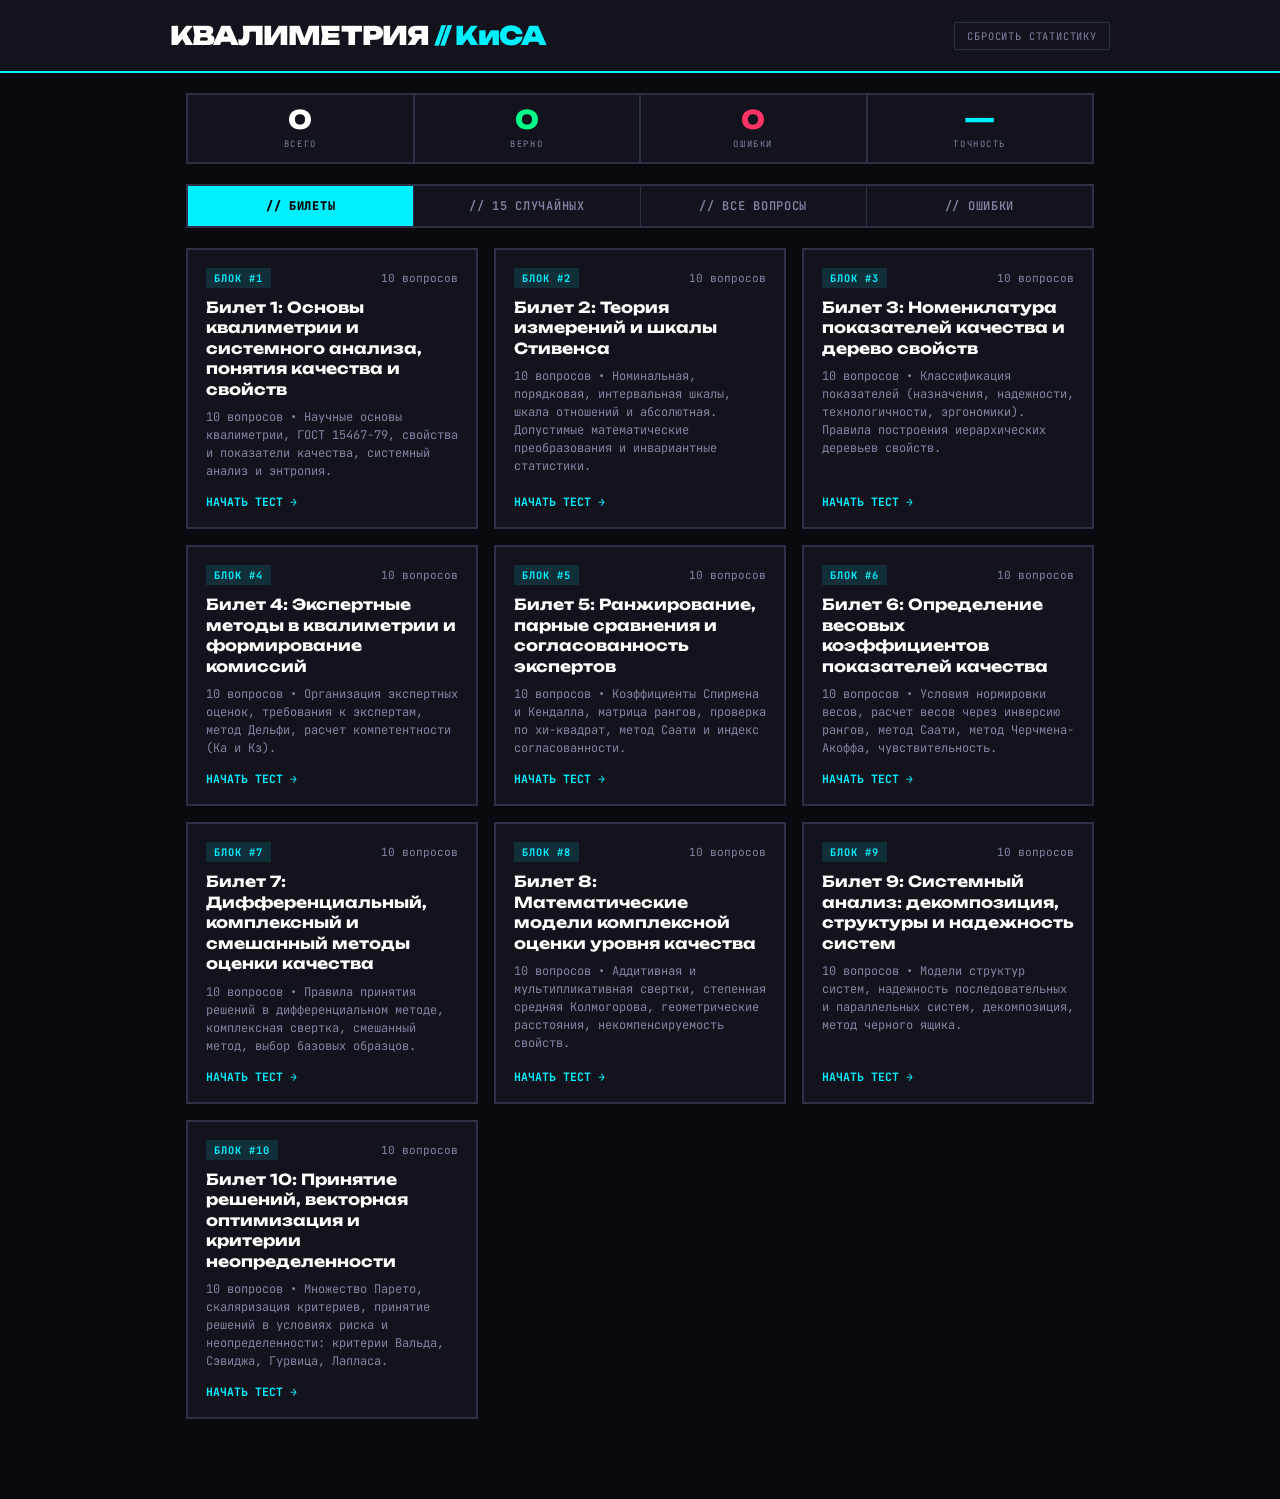
==== commit d4b4c37b: "Update KiSA exam to 5-option multi-choice format matching metrology" ====
--- a/kisa.html
+++ b/kisa.html
@@ -6,7 +6,6 @@
   <title>КиСА // Экзаменационный Тренажер (В. И. Кириллов)</title>
   <meta name="description" content="100 экзаменационных вопросов по квалиметрии и системному анализу с двухэтажными формулами.">
   
-  <script src="https://telegram.org/js/telegram-web-app.js"></script>
   <!-- Local KaTeX with CDN Fallback -->
   <link rel="stylesheet" href="./katex/katex.min.css">
   <script src="./katex/katex.min.js"></script>
@@ -23,37 +22,6 @@
   
   <style>
     *, *::before, *::after { box-sizing: border-box; margin: 0; padding: 0; }
-
-    
-    /* ── ACCESS SCREENS ── */
-    #accessScreen {
-      position: fixed; inset: 0; z-index: 9999;
-      display: flex; align-items: center; justify-content: center;
-      background: var(--bg);
-    }
-    #accessScreen .ac-box {
-      max-width: 400px; width: 90%;
-      text-align: center; padding: 40px 24px;
-      border: 2px solid var(--border); background: var(--surface);
-      box-shadow: 0 8px 32px rgba(0, 0, 0, 0.5);
-    }
-    #accessScreen .ac-icon { font-size: 2.8rem; margin-bottom: 16px; }
-    #accessScreen .ac-title {
-      font-family: var(--display); font-size: 1.3rem; font-weight: 800;
-      color: var(--text-bright); margin-bottom: 8px;
-    }
-    #accessScreen .ac-sub {
-      font-size: 0.8rem; color: var(--text-dim); line-height: 1.6; margin-bottom: 20px;
-    }
-    #accessScreen .ac-btn {
-      display: inline-block; padding: 12px 24px;
-      background: var(--accent); color: #000;
-      font-family: var(--display); font-size: 0.82rem; font-weight: 800;
-      text-transform: uppercase; letter-spacing: 0.08em;
-      border: none; cursor: pointer; text-decoration: none;
-      touch-action: manipulation;
-    }
-    #accessScreen.hidden { display: none !important; }
 
     :root {
       --bg: #090a0f;
@@ -475,17 +443,6 @@
 </head>
 <body>
 
-  <!-- Access gate: shows during check, then hides or shows denied -->
-  <div id="accessScreen">
-    <div class="ac-box">
-      <div class="ac-icon" id="acIcon">⏳</div>
-      <div class="ac-title" id="acTitle">Проверка доступа</div>
-      <div class="ac-sub" id="acSub">Пожалуйста, подождите...</div>
-      <div id="acBtnWrap"></div>
-    </div>
-  </div>
-
-
   <header>
     <div class="header-content">
       <h1>КВАЛИМЕТРИЯ <span>// КиСА</span></h1>
@@ -549,1385 +506,1621 @@
   <script>
     const ticketsData = {
   "1": {
-    "title": "Билет 1: Концептуальные основы квалиметрии и классификация ПК",
-    "description": "Понятие качества, предмет и задачи квалиметрии, таксономия и свойства показателей качества.",
+    "title": "Билет 1: Основы квалиметрии и системного анализа, понятия качества и свойств",
+    "description": "10 вопросов • Научные основы квалиметрии, ГОСТ 15467-79, свойства и показатели качества, системный анализ и энтропия.",
     "questions": [
       {
-        "text": "Каково строгое научно-методическое определение дисциплины «Квалиметрия» согласно ГОСТ 15467-79 и трудам В. И. Кириллова?",
-        "options": [
-          "а) Научная область, объединяющая количественные методы оценки качества продукции, процессов и систем для обоснования управленческих и проектных решений;",
-          "б) Прикладной раздел метрологии, занимающийся поверкой и калибровкой физических измерительных приборов;",
-          "в) Экономическая дисциплина, изучающая ценообразование и динамику рыночного спроса на потребительские товары;",
-          "г) Раздел системного анализа, исследующий исключительно топологию телекоммуникационных сетей."
-        ],
-        "correct": [
-          0
-        ],
-        "explanation": "Квалиметрия — наука о количественных методах оценки качества продукции, систем и услуг, обеспечивающая формализацию многокритериальных оценок для принятия решений."
-      },
-      {
-        "text": "Что в теории квалиметрии понимается под «свойством продукции» в отличие от «показателя качества»?",
-        "options": [
-          "а) Свойство — объективная философско-техническая способность продукции проявляться при создании и потреблении, а показатель качества — количественная характеристика одного или нескольких свойств;",
-          "б) Свойство — числовое значение, зафиксированное в паспорте изделия, а показатель качества — субъективное мнение эксперта;",
-          "в) Свойство относится только к материальным объектам, а показатель качества — только к программному обеспечению;",
-          "г) Свойство и показатель качества являются полными синонимами и математически не различаются."
-        ],
-        "correct": [
-          0
-        ],
-        "explanation": "Свойство — объективная характеристика объекта, а показатель качества (ПК) — мера (числовая или балльная оценка) выраженности данного свойства."
-      },
-      {
-        "text": "Какие из перечисленных групп показателей качества относятся к группе «Показателей назначения»? (выберите все верные):",
-        "options": [
-          "а) Показатели функциональной и технической эффективности (пропускная способность канала, тактовая частота, выходная мощность);",
-          "б) Показатели конструктивного состава и структуры изделия (габаритно-массовые характеристики, емкость памяти);",
-          "в) Показатели приспособляемости к режимам применения и условиям эксплуатации;",
-          "г) Показатели затрат на периодическое техническое обслуживание и ремонт."
+        "text": "Каковы фундаментальные цели и предмет исследования квалиметрии как научной дисциплины согласно ГОСТ 15467-79 и трудам В. И. Кириллова?:",
+        "options": [
+          "а) Исследование методологии формирования иерархических структур свойств объектов (деревьев свойств);",
+          "б) Исключительно физическая поверка и калибровка средств измерений электрических величин в лабораториях;",
+          "в) Обоснование математических моделей для агрегирования разнородных показателей качества при принятии инженерных и управленческих решений;",
+          "г) Расчет рыночной равновесной цены потребительских товаров на основе динамики баланса спроса и предложения.",
+          "д) Разработка теории и научных принципов количественной оценки качества всевозможных объектов реального мира (продукции, услуг, процессов);"
+        ],
+        "correct": [
+          4
+        ],
+        "explanation": "Предмет квалиметрии включает количественные методы оценки качества, принципы агрегирования показателей и построение деревьев свойств (а, в, г). Поверка СИ относится к метрологии (б), а рыночное ценообразование — к микроэкономике (д)."
+      },
+      {
+        "text": "В теории квалиметрии разграничиваются понятия «свойство продукции» и «показатель качества». Какие из следующих утверждений точно отражают их соотношение?",
+        "options": [
+          "а) Свойство существует объективно независимо от факта его измерения, тогда как показатель качества требует выбора единиц измерения и методики оценивания;",
+          "б) Показатель качества может быть как единичным (характеризующим одно свойство), так и комплексным (характеризующим совокупность свойств);",
+          "в) Свойство — это объективная способность продукции проявляться при ее создании и эксплуатации, а показатель качества — количественная характеристика одного или нескольких свойств;",
+          "г) Понятия свойства и показателя качества тождественны и используются в нормативной документации как взаимозаменяемые синонимы.",
+          "д) Свойство представляет собой числовую характеристику, а показатель качества является чисто качественной словесной категорией;"
         ],
         "correct": [
           0,
           1,
           2
         ],
-        "explanation": "Показатели назначения делятся на функциональные, конструктивные и показатели состава/структуры. Затраты на ТО относятся к показателям технологичности или экономическим."
-      },
-      {
-        "text": "Какое ключевое свойство надежности характеризует способность объекта непрерывно сохранять работоспособное состояние в течение заданного интервала времени?",
-        "options": [
-          "а) Безотказность (наработка на отказ, интенсивность отказов $\\lambda(t)$);",
-          "б) Долговечность (гамма-процентный ресурс, средний срок службы);",
-          "в) Ремонтопригодность (среднее время восстановления $T_в$);",
-          "г) Сохраняемость (срок сохраняемости в упаковке)."
-        ],
-        "correct": [
-          0
-        ],
-        "explanation": "Безотказность — свойство объекта непрерывно сохранять работоспособное состояние в течение некоторого времени или наработки (ГОСТ 27.002)."
-      },
-      {
-        "text": "Какие 4 базовых единичных свойства составляют комплексное свойство «Надежность» по ГОСТ 27.002? (выберите все верные):",
-        "options": [
-          "а) Безотказность;",
-          "б) Долговечность;",
-          "в) Ремонтопригодность;",
-          "г) Сохраняемость;",
-          "д) Патентная чистота."
-        ],
-        "correct": [
-          0,
-          1,
-          2,
+        "explanation": "Свойство — объективная философско-техническая категория, показатель качества — мера его количественного проявления (единичная или комплексная). Они не являются синонимами."
+      },
+      {
+        "text": "Какие из перечисленных показателей относятся к группе «Показателей назначения» промышленной продукции?",
+        "options": [
+          "а) Показатели приспособляемости к режимам применения и внешним климатическим факторам эксплуатации;",
+          "б) Показатели конструктивного состава (габаритные размеры, емкость оперативной памяти, масса блока);",
+          "в) Интенсивность отказов радиоэлектронных компонентов в течение гарантийного срока;",
+          "г) Показатели функциональной эффективности (пропускная способность канала связи, тактовая частота процессора, чувствительность приемника);",
+          "д) Удельная трудоемкость технического обслуживания и средняя стоимость планового ремонта."
+        ],
+        "correct": [
+          0,
+          1,
           3
         ],
-        "explanation": "Классическая четверка свойств надежности: безотказность, долговечность, ремонтопригодность и сохраняемость."
-      },
-      {
-        "text": "В чем заключается фундаментальное различие между «единичными», «комплексными» и «интегральными» показателями качества?",
-        "options": [
-          "а) Единичный относится к одному простому свойству, комплексный объединяет несколько свойств, а интегральный отражает отношение суммарного полезного эффекта к суммарным затратам на создание и эксплуатацию;",
-          "б) Единичный измеряется в физических единицах, комплексный — в баллах от 0 до 10, а интегральный — исключительно в процентах;",
-          "в) Единичный определяется инструментальным методом, а комплексный и интегральный — только методом социологического опроса;",
-          "г) Интегральный показатель качества вычисляется только для нелинейных динамических систем."
-        ],
-        "correct": [
-          0
-        ],
-        "explanation": "Интегральный показатель качества $I = W_{эфф} / (З_{созд} + З_{экспл})$ отражает экономическую эффективность качества на единицу совокупных затрат."
-      },
-      {
-        "text": "Какие показатели относятся к группе «Показателей стандартизации и унификации»? (выберите все верные):",
-        "options": [
-          "а) Коэффициент применяемости деталей и узлов $K_{пр}$;",
-          "б) Коэффициент повторяемости составных частей $K_{повт}$;",
-          "в) Коэффициент взаимной унификации для группы изделий $K_{межпр}$;",
-          "г) Коэффициент готовности радиоэлектронной системы $K_г$."
-        ],
-        "correct": [
-          0,
-          1,
+        "explanation": "Показатели назначения делятся на функциональные, конструктивные и приспособляемости (а, б, г). Интенсивность отказов относится к надежности (в), а трудоемкость ТО — к технологичности/эксплуатационным затратам (д)."
+      },
+      {
+        "text": "Каково ключевое различие между категориями «Качество продукции» и «Уровень качества продукции»?",
+        "options": [
+          "а) Качество измеряется исключительно в безразмерных коэффициентах от 0 до 1, а уровень качества имеет строго физическую размерность;",
+          "б) Для определения уровня качества обязательно требуется наличие базы сравнения (аналога, эталона или требований стандарта);",
+          "в) Качество продукции изменяется во времени при эксплуатации, а уровень качества является неизменной физической константой изделия;",
+          "г) Оценка уровня качества всегда носит сравнительный характер относительно заданных требований или аналогов.",
+          "д) Качество — это совокупность внутренних свойств объекта, а уровень качества — относительная мера, полученная путем сопоставления показателей оцениваемого объекта с базовыми (эталонными) значениями;"
+        ],
+        "correct": [
+          1,
+          3,
+          4
+        ],
+        "explanation": "Уровень качества — это относительная характеристика, основанная на сравнении совокупности показателей качества с базовыми образцами (а, в, д). Качество может описываться абсолютными величинами, а уровень — относительными."
+      },
+      {
+        "text": "Какие из следующих научных принципов сформулированы в квалиметрии (по Г. Г. Азгальдову и В. И. Кириллову) как базовые правила оценивания?",
+        "options": [
+          "а) Принцип приоритета стоимости: экономические затраты всегда должны доминировать над функциональными показателями качества.",
+          "б) Принцип независимости по предпочтению: значимость одного свойства на данном уровне иерархии не должна зависеть от численного значения другого свойства;",
+          "в) Принцип аддитивности: любые показатели качества можно суммировать без использования весовых коэффициентов;",
+          "г) Принцип относительности: оценка качества всегда соотносится с конкретной потребностью, базовыми образцами и условиями эксплуатации;",
+          "д) Принцип иерархичности: качество сложного объекта представляется многоуровневой древовидной структурой от общих свойств к единичным;"
+        ],
+        "correct": [
+          1,
+          3,
+          4
+        ],
+        "explanation": "Базовые принципы квалиметрии: относительность, иерархичность структуры свойств и независимость по предпочтению (а, б, г). Недифференцированное суммирование (в) и доминирование стоимости (д) противоречат теории."
+      },
+      {
+        "text": "Что в системном анализе понимается под свойством «Эмерджентности» (системного эффекта)?",
+        "options": [
+          "а) Несводимость свойств целостной системы к простой сумме свойств ее составных компонентов;",
+          "б) Способность системы сохранять устойчивое динамическое равновесие при внешних возмущениях;",
+          "в) Наличие у системы качественно новых интегративных свойств, которые принципиально отсутствуют у ее отдельных элементов, взятых изолированно;",
+          "г) Полная декомпозируемость любого процесса на независимые линейные дифференциальные уравнения;",
+          "д) Монотонное возрастание энтропии в открытых термодинамических информационных системах."
+        ],
+        "correct": [
           2
         ],
-        "explanation": "Коэффициент готовности $K_г = T_{ср} / (T_{ср} + T_в)$ относится к комплексным показателям надежности, а остальные три — к показателям стандартизации и унификации."
-      },
-      {
-        "text": "Какие основные требования предъявляются к структуре «Дерева свойств» (иерархической декомпозиции качества)? (выберите все верные):",
-        "options": [
-          "а) Свойства одного яруса декомпозиции должны быть взаимно независимыми по предпочтению;",
-          "б) Совокупность свойств нижнего уровня должна полностью раскрывать содержание родительского узла верхнего уровня;",
-          "в) На нижнем ярусе располагаются единичные измеряемые или однозначно оцениваемые показатели;",
-          "г) Сумма коэффициентов весомости ветвей, исходящих из одного общего родительского узла, строго равна 1;",
-          "д) Количество уровней дерева должно быть строго нечетным."
-        ],
-        "correct": [
-          0,
-          1,
-          2,
-          3
-        ],
-        "explanation": "Дерево свойств подчиняется правилам системной декомпозиции, независимости свойств на одном ярусе, нормирования суммы весомостей к единице и завершения единичными показателями."
-      },
-      {
-        "text": "Что характеризует показатель «Патентная чистота» изделия?",
-        "options": [
-          "а) Юридическое свойство объекта, заключающееся в том, что он может свободно реализовываться в конкретной стране без нарушения действующих там исключительных патентных прав третьих лиц;",
-          "б) Количество патентов, полученных разработчиками в процессе проектирования данного изделия;",
-          "в) Отсутствие вредных химических примесей и микроорганизмов на поверхности изделия;",
-          "г) Срок действия свидетельства о государственной регистрации товарного знака."
-        ],
-        "correct": [
-          0
-        ],
-        "explanation": "Патентная чистота — юридическое качество объекта, гарантирующее ненарушение действующих патентов на территории конкретного государства."
-      },
-      {
-        "text": "К какой категории относится показатель «Удельная трудоемкость изготовления изделия»?",
-        "options": [
-          "а) Показатели технологичности конструкции;",
-          "б) Показатели патентной защиты;",
-          "в) Эргономические показатели;",
-          "г) Показатели устойчивости к внешним воздействиям."
-        ],
-        "correct": [
-          0
-        ],
-        "explanation": "Трудоемкость, материалоемкость и коэффициент сборности формируют группу показателей технологичности (ГОСТ 14.205)."
+        "explanation": "Эмерджентность (целостность, системный эффект) означает появление у системы новых качеств, не сводимых к свойствам отдельных частей (а, в). Сохранение равновесия — это гомеостаз (б)."
+      },
+      {
+        "text": "Какая математическая формула выражает информационную энтропию дискретной системы по К. Шеннону при наличии $n$ возможных состояний системы с вероятностями $p_i$?",
+        "options": [
+          "а) $H(X) = \\sum_{i=1}^n p_i^2$;",
+          "б) $H(X) = 1 - \\prod_{i=1}^n (1 - p_i)$;",
+          "в) $H(X) = -\\sum_{i=1}^n p_i \\log_2 p_i$;",
+          "г) $H(X) = \\sum_{i=1}^n p_i \\log_2 \\left(\\frac{1}{p_i}\\right)$;",
+          "д) $H(X) = \\frac{1}{n} \\sum_{i=1}^n \\ln p_i$."
+        ],
+        "correct": [
+          2
+        ],
+        "explanation": "Формула Шеннона записывается как $H(X) = -\\sum p_i \\log_2 p_i$, что математически тождественно $\\sum p_i \\log_2 (1/p_i)$ за счет выноса знака минус из логарифма."
+      },
+      {
+        "text": "Какие из перечисленных системных характеристик отражают понятие «Гомеостаз» сложной технической системы?",
+        "options": [
+          "а) Мгновенное прекращение функционирования системы при выходе из строя одного резервного элемента.",
+          "б) Способность системы поддерживать существенные переменные и показатели качества в допустимых пределах при воздействии возмущений внешней среды;",
+          "в) Наличие механизмов отрицательной обратной связи, компенсирующих отклонения параметров системы от заданного уровня;",
+          "г) Полная неизменность топологии и физической структуры системы при любых внешних воздействиях;",
+          "д) Необратимый переход системы в состояние максимального хаоса и неопределенности;"
+        ],
+        "correct": [
+          1
+        ],
+        "explanation": "Гомеостаз — это свойство системы сохранять внутреннее динамическое постоянство и критические параметры функционирования благодаря отрицательной обратной связи (а, б)."
+      },
+      {
+        "text": "В квалиметрии различают три направления: общую, специальную и предметную. Какие объекты исследует «Специальная квалиметрия»?",
+        "options": [
+          "а) Исключительно юридические правила регистрации патентов и сертификатов соответствия.",
+          "б) Специфические методы оценивания, обусловленные природой масштабных групп объектов;",
+          "в) Общетеоретические законы и философские категории теории качества без привязки к классам объектов;",
+          "г) Количественную оценку качества конкретных единичных марок продукции (например, транзистора марки КТ315 или маршрутизатора Cisco 2901);",
+          "д) Методы оценки качества конкретных однородных классов объектов со специфическими особенностями (экспертная квалиметрия, квалиметрия программного обеспечения, квалиметрия труда);"
+        ],
+        "correct": [
+          1,
+          4
+        ],
+        "explanation": "Специальная квалиметрия разрабатывает методы для крупных классов объектов (ПО, труд, экспертные оценки — б, г). Общая изучает теорию (а), а предметная — конкретные единичные изделия (в)."
+      },
+      {
+        "text": "Какие этапы входят в стандартный системный цикл квалиметрической оценки качества технического объекта?",
+        "options": [
+          "а) Произвольный выбор наилучшего образца экспертом без фиксации числовых измерений.",
+          "б) Выбор базы сравнения и определение весовых коэффициентов показателей;",
+          "в) Построение иерархической структуры свойств (дерева показателей качества);",
+          "г) Формулирование цели оценивания и определение условий эксплуатации объекта;",
+          "д) Измерение единичных показателей, их нормализация и расчет комплексного показателя;"
+        ],
+        "correct": [
+          1,
+          2,
+          3,
+          4
+        ],
+        "explanation": "Научный квалиметрический цикл включает постановку цели, декомпозицию, выбор базы и весов, измерение, нормализацию и комплексный расчет (а, б, в, г). Субъективный выбор без расчетов (д) недопустим."
       }
     ]
   },
   "2": {
-    "title": "Билет 2: Шкалы измерений, базовые образцы и единичные оценки",
-    "description": "Теория шкал Стивенса, допустимые преобразования, виды базовых образцов и шкалирование.",
+    "title": "Билет 2: Теория измерений и шкалы Стивенса",
+    "description": "10 вопросов • Номинальная, порядковая, интервальная шкалы, шкала отношений и абсолютная. Допустимые математические преобразования и инвариантные статистики.",
     "questions": [
       {
-        "text": "В какой шкале измерений согласно классификации Стивенса допустимы операции вычитания и сложения значений, но НЕ имеет физического смысла операция деления (нет абсолютного естественного нуля)?",
-        "options": [
-          "а) Шкала интервалов (шкала температур Цельсия/Фаренгейта, летоисчисление);",
-          "б) Шкала отношений (масса в кг, частота в Гц, абсолютная температура в Кельвинах);",
-          "в) Шкала порядка / рангов (баллы твердости Мооса, оценки экспертизы);",
-          "г) Шкала наименований / номинальная (номера каналов, маркировки транзисторов)."
-        ],
-        "correct": [
-          0
-        ],
-        "explanation": "В шкале интервалов фиксирован размер единицы, но ноль выбран условно (преобразование $y = ax + b, a > 0$). Отношение $x_1/x_2$ не инвариантно, но разность $(x_1 - x_2)$ инвариантна."
-      },
-      {
-        "text": "Какое математическое преобразование является допустимым для «Шкалы отношений»?",
-        "options": [
-          "а) Преобразование подобия: $y = a \\cdot x$, где $a > 0$ (изменение масштаба единиц измерения);",
-          "б) Любое монотонно возрастающее преобразование $y = f(x)$, сохраняющее порядок;",
-          "в) Линейное преобразование со сдвигом нуля: $y = a \\cdot x + b$;",
-          "г) Произвольная взаимно однозначная подстановка значений."
-        ],
-        "correct": [
-          0
-        ],
-        "explanation": "Шкала отношений имеет естественный неизменный абсолютный ноль, поэтому допустимо только умножение на положительную константу $a > 0$ (преобразование подобия)."
-      },
-      {
-        "text": "Какие характеристики определяют «Позитивный (прямой) показатель качества» в квалиметрии?",
-        "options": [
-          "а) Показатель, увеличение численного значения которого приводит к повышению уровня качества (например, пропускная способность, наработка на отказ, КПД);",
-          "б) Показатель, который всегда принимает строго положительные значения в любой системе единиц;",
-          "в) Показатель, измеренный с погрешностью менее 1%;",
-          "г) Показатель, определяемый исключительно органолептическим методом."
-        ],
-        "correct": [
-          0
-        ],
-        "explanation": "Позитивный ПК — увеличение $P_i$ улучшает качество ($q_i = P_i / P_{i0}$). Негативный ПК — увеличение $P_i$ ухудшает качество ($q_i = P_{i0} / P_i$)."
-      },
-      {
-        "text": "Как вычисляется единичный относительный показатель качества $q_i$ для «Негативного показателя» при дифференциальной оценке?",
-        "options": [
-          "а) $q_i = \\frac{P_{i0}}{P_i}$, где $P_{i0}$ — базовое (эталонное) значение, $P_i$ — значение оцениваемого образца;",
-          "б) $q_i = \\frac{P_i}{P_{i0}}$; ",
-          "в) $q_i = 1 - \\frac{P_{i0}}{P_i}$;",
-          "г) $q_i = \\sqrt{P_i \\cdot P_{i0}}$."
-        ],
-        "correct": [
-          0
-        ],
-        "explanation": "Для негативных ПК (потери, уровень шума, энергопотребление, себестоимость) чем меньше $P_i$, тем выше $q_i$, поэтому $q_i = P_{i0} / P_i$."
-      },
-      {
-        "text": "Что выбирается в качестве «Базового образца» при оценке конкурентоспособности серийно выпускаемой продукции?",
-        "options": [
-          "а) Реально существующий лучший отечественный или зарубежный аналог, доступный на целевом сегменте рынка;",
-          "б) Теоретически идеальный образец с предельными термодинамическими КПД;",
-          "в) Среднестатистическое изделие, снятое с производства 5 лет назад;",
-          "г) Перспективный образец, запланированный к разработке через 10 лет."
-        ],
-        "correct": [
-          0
-        ],
-        "explanation": "Для текущей оценки рыночной конкурентоспособности за базу принимается лучший реальный коммерческий аналог-конкурент на рынке."
-      },
-      {
-        "text": "В каком случае при оценке технического уровня продукции принимается «Перспективный базовый образец»?",
-        "options": [
-          "а) При долгосрочном прогнозировании и разработке технического задания на вновь создаваемую опережающую технику;",
-          "б) При проведении приемо-сдаточных испытаний серийной партии на заводе;",
-          "в) При сертификации единичного экземпляра таможенными органами;",
-          "г) При списании устаревшего парка оборудования."
-        ],
-        "correct": [
-          0
-        ],
-        "explanation": "Перспективный образец отражает прогнозируемый мировой уровень техники к моменту планируемого запуска изделия в серийное производство."
-      },
-      {
-        "text": "Какая математическая функция лежит в основе психофизической функции желательности Харрингтона $d(y)$?",
-        "options": [
-          "а) Двойная экспонента: $d = \\exp(-\\exp(-y))$, где $y$ — кодированное безразмерное значение показателя;",
-          "б) Линейная нормировка: $d = a \\cdot y + b$;",
-          "в) Функция Гаусса: $d = \\exp(-y^2 / 2)$;",
-          "г) Гиперболический тангенс: $d = \\text{th}(y)$."
-        ],
-        "correct": [
-          0
-        ],
-        "explanation": "Шкала Харрингтона использует логистическую кривую вида $d = \\exp(-\\exp(-y))$, преобразующую физические шкалы в интервал желательности $[0, 1]$."
-      },
-      {
-        "text": "Какие стандартные опорные точки соответствуют шкале желательности Харрингтона? (выберите все верные):",
-        "options": [
-          "а) $0.80 - 1.00$ — отлично (очень хорошо);",
-          "б) $0.63 - 0.80$ — хорошо;",
-          "в) $0.37 - 0.63$ — удовлетворительно;",
-          "г) $0.20 - 0.37$ — плохо;",
-          "д) $0.00 - 0.20$ — очень плохо (неприемлемо)."
-        ],
-        "correct": [
-          0,
-          1,
-          2,
-          3,
-          4
-        ],
-        "explanation": "Это канонические интервалы Харрингтона с граничными квантилями $d = 0.37$ ($1/e$) и $d = 0.63$ ($1 - 1/e$)."
-      },
-      {
-        "text": "Какие ограничения накладываются на дифференциальный метод оценки качества продукции?",
-        "options": [
-          "а) Он не позволяет дать единую интегральную оценку, если часть относительных показателей $q_i > 1$, а часть $q_i < 1$;",
-          "б) Он применим только при наличии ровно двух единичных показателей;",
-          "в) Он требует обязательного использования квадратичных форм;",
-          "г) Он запрещен к использованию государственными стандартами."
-        ],
-        "correct": [
-          0
-        ],
-        "explanation": "Дифференциальный метод сопоставляет показатели по отдельности. Если одни $q_i > 1$, а другие $q_i < 1$, однозначный вердикт без комплексной свертки вынести невозможно."
-      },
-      {
-        "text": "Что такое «Предельно допустимое значение показателя качества» ($P_{pred}$)?",
-        "options": [
-          "а) Граничное значение показателя по стандарту или ТУ, при выходе за пределы которого продукция признается браком или не подлежит эксплуатации;",
-          "б) Среднее арифметическое значение по всем аналогам в мире;",
-          "в) Значение, зафиксированное при температуре абсолютного нуля;",
-          "г) Максимальная скорость работы процессора в режиме разгона."
-        ],
-        "correct": [
-          0
-        ],
-        "explanation": "Предельное значение — граница допустимой области пригодности изделия, нарушение которой переводит объект в критическое или бракованное состояние."
+        "text": "Какие свойства и допустимые операции характеризуют «Шкалу наименований (номинальную шкалу)» по Стивенсу?",
+        "options": [
+          "а) В качестве корректной статистической меры центральной тенденции допускает только вычисление моды;",
+          "б) Допускает любое взаимно однозначное преобразование (подстановку): $y = f(x)$, где $f$ — взаимно однозначная функция;",
+          "в) Задает лишь отношение эквивалентности (равенства или различия: $A = B$ или $A \\neq B$);",
+          "г) Позволяет ранжировать объекты по принципу «больше — меньше» ($A > B$);",
+          "д) Позволяет законно вычислять среднее арифметическое и среднее геометрическое значений."
+        ],
+        "correct": [
+          0,
+          1,
+          2
+        ],
+        "explanation": "В номинальной шкале фиксируется только равенство/различие (а), инвариантом является взаимно однозначное преобразование (б), а из средних величин имеет смысл только мода (г). Отношения порядка и расчет среднего недопустимы."
+      },
+      {
+        "text": "В чем заключается фундаментальная математическая специфика «Шкалы порядка (ранговой шкалы)»?",
+        "options": [
+          "а) В качестве инвариантной меры центральной тенденции позволяет использовать медиану и квантили (квартили, процентили);",
+          "б) Позволяет выполнять физические операции сложения рангов и деления их разностей;",
+          "в) Допускает любое строго монотонно возрастающее преобразование: $y = f(x)$, при котором если $x_1 > x_2$, то $f(x_1) > f(x_2)$;",
+          "г) Задает отношение строгого порядка ($A > B$ или $A < B$), но не определяет расстояние между точками шкалы;",
+          "д) Определяет точное кратное соотношение («объект А в 2 раза лучше объекта Б»)."
+        ],
+        "correct": [
+          0,
+          2,
+          3
+        ],
+        "explanation": "Порядковая шкала задает лишь ранги (а), инвариантна к монотонным преобразованиям (б), допускает медиану и квартили (в). Операции сложения, вычитания и кратных отношений в ней не имеют физического смысла."
+      },
+      {
+        "text": "Каковы свойства «Шкалы интервалов» и какие математические операции в ней являются корректными?",
+        "options": [
+          "а) Имеет установленную единицу измерения, но произвольную (условную) точку отсчета (условный нуль);",
+          "б) Допускает линейное преобразование вида $y = a \\cdot x + b$, где $a > 0$, а $b$ — произвольный сдвиг нуля;",
+          "в) Позволяет утверждать, что при температуре $20^\\circ\\text{C}$ в два раза теплее, чем при $10^\\circ\\text{C}$;",
+          "г) Сохраняет неизменным отношение интервалов (разностей) между величинами: $\\frac{x_1 - x_2}{x_3 - x_4} = \\text{inv}$;",
+          "д) Допускает вычисление среднего арифметического, дисперсии и среднеквадратического отклонения."
+        ],
+        "correct": [
+          0,
+          1,
+          3,
+          4
+        ],
+        "explanation": "Шкала интервалов (например, шкала Цельсия) имеет условный нуль, допускает линейное преобразование $ax+b$, сохраняет отношения разностей и позволяет считать среднее арифметическое и дисперсию (а, б, в, д). Суждение о кратности (г) некорректно из-за отсутствия абсолютного нуля."
+      },
+      {
+        "text": "Какие из перечисленных физических величин и параметров измеряются строго в «Шкале отношений»?",
+        "options": [
+          "а) Электрическое сопротивление проводника (в Омах) и масса изделия (в кг);",
+          "б) Абсолютная термодинамическая температура в Кельвинах ($T$, К);",
+          "в) Температура воздуха по шкале Цельсия ($^\\circ\\text{C}$);",
+          "г) Тактовая частота процессора (в Гц) и скорость передачи данных (в бит/с);",
+          "д) Календарный год летоисчисления (наша эра)."
+        ],
+        "correct": [
+          1
+        ],
+        "explanation": "Шкала отношений требует естественного абсолютного нуля (полного отсутствия величины): Кельвины, частота, скорость, сопротивление, масса (а, б, г). Шкала Цельсия и календарные даты — это шкалы интервалов (условный нуль)."
+      },
+      {
+        "text": "Какое математическое преобразование является допустимым (сохраняющим инвариантность) для «Шкалы отношений»?",
+        "options": [
+          "а) Произвольное строго монотонное нелинейное преобразование $y = x^3 + 5$;",
+          "б) Умножение на положительный коэффициент пропорциональности при сохранении фиксированного нуля.",
+          "в) Логарифмическое смещение шкалы $y = \\ln(x + c)$;",
+          "г) Линейное преобразование со смещением нуля: $y = a \\cdot x + b$ при $b \\neq 0$;",
+          "д) Преобразование подобия: $y = a \\cdot x$, где $a > 0$ (изменение масштаба единицы измерения);"
+        ],
+        "correct": [
+          4
+        ],
+        "explanation": "Для шкалы отношений допустимо только преобразование подобия $y = ax, a > 0$ (переход от килограммов к граммам, от секунд к часам). Смещение нуля ($b \\neq 0$) разрушает абсолютный нуль."
+      },
+      {
+        "text": "В каких шкалах измерений классификации Стивенса допустимо корректное вычисление «Среднего геометрического» значений?",
+        "options": [
+          "а) В шкале наименований (номинальной);",
+          "б) В шкале интервалов (шкале температур Цельсия);",
+          "в) В шкале строгого порядка.",
+          "г) В шкале отношений;",
+          "д) В абсолютной шкале (шкале счета и безразмерных вероятностей);"
+        ],
+        "correct": [
+          3
+        ],
+        "explanation": "Среднее геометрическое инвариантно только относительно масштабных преобразований вида $y = ax$, поэтому оно строго допустимо только в шкале отношений и абсолютной шкале (а, б)."
+      },
+      {
+        "text": "Что представляет собой «Абсолютная шкала» в квалиметрии и теории измерений?",
+        "options": [
+          "а) Шкала балльных экспертных оценок от 1 до 10.",
+          "б) Шкала, для которой единственным допустимым преобразованием является тождественное: $y = x$;",
+          "в) Шкала, обладающая естественным абсолютным нулем и естественной (не зависящей от соглашений) единицей измерения;",
+          "г) Шкала счета предметов (число отказов, число каналов) и шкала вероятностей $[0, 1]$;",
+          "д) Шкала, допускающая произвольный сдвиг нуля и произвольное изменение шага;"
+        ],
+        "correct": [
+          1,
+          2,
+          3
+        ],
+        "explanation": "Абсолютная шкала — шкала счета и безразмерных величин (вероятность, КПД, штуки). В ней фиксирован и нуль, и единица счета, поэтому допустимо только тождественное преобразование $y = x$."
+      },
+      {
+        "text": "Какие ошибки совершаются при некорректном переносе операций интервальной шкалы на порядковые (ранговые) данные?",
+        "options": [
+          "а) Необоснованное вычисление среднего арифметического баллов или рангов экспертов при неравных психологических интервалах шкалы;",
+          "б) Неправомерное применение параметрических статистических критериев (критерия Стьюдента, дисперсионного анализа ANOVA) без проверки нормальности и метричности;",
+          "в) Построение вариационных рядов частот встречаемости градаций.",
+          "г) Ложное предположение о том, что разность между оценками 4 и 5 точно равна разности между оценками 2 и 3;",
+          "д) Использование моды и медианы для описания центральной тенденции выборочных оценок;"
+        ],
+        "correct": [
+          0,
+          1,
+          3
+        ],
+        "explanation": "Грубые ошибки в квалиметрии: расчет среднего арифметического рангов (а), предположение о равенстве интервалов баллов (б) и применение параметрических тестов Стьюдента к неметрическим данным (г)."
+      },
+      {
+        "text": "Для нормирования показателей качества часто используются функции желательности. Какой вид имеет классическая односторонняя функция желательности Харрингтона?",
+        "options": [
+          "а) $d = 1 - \\exp(-y)$;",
+          "б) $d = \\exp(-\\exp(-y))$, принимающая значения в строго ограниченном диапазоне $[0, 1]$.",
+          "в) $d = \\exp(-y^2)$;",
+          "г) $d = \\frac{1}{1 + \\exp(-y)}$;",
+          "д) $d = \\exp(-\\exp(-y))$, где $y$ — кодированное безразмерное значение показателя;"
+        ],
+        "correct": [
+          4
+        ],
+        "explanation": "Функция желательности Харрингтона имеет строго аналитический вид двойной экспоненты $d = \\exp(-\\exp(-y))$ и монотонно отображает числовую ось $y \\in (-\\infty, +\\infty)$ на отрезок $[0, 1]$ (а, д)."
+      },
+      {
+        "text": "Какие стандартные градации психофизической шкалы Харрингтона соответствуют диапазонам числовых значений функции желательности $d$?",
+        "options": [
+          "а) $0.80 \\le d \\le 1.00$ — «очень хорошо» (отличное качество);",
+          "б) $0.37 \\le d < 0.63$ — «удовлетворительно» (допустимый предел);",
+          "в) $d < 0.20$ — «очень плохо» (брак, критическое несоответствие).",
+          "г) $0.20 \\le d < 0.37$ — «плохо»;",
+          "д) $0.63 \\le d < 0.80$ — «хорошо»;"
+        ],
+        "correct": [
+          0,
+          1,
+          2,
+          3,
+          4
+        ],
+        "explanation": "Все 5 диапазонов точно соответствуют канонической шкале Харрингтона: точки перегиба $1/e \\approx 0.37$ и $1 - 1/e \\approx 0.63$ задают ключевые границы допустимости качества."
       }
     ]
   },
   "3": {
-    "title": "Билет 3: Экспертные методы квалиметрии и весомости показателей",
-    "description": "Экспертные процедуры, ранжирование, метод Фишберна, метод анализа иерархий Саати.",
+    "title": "Билет 3: Номенклатура показателей качества и дерево свойств",
+    "description": "10 вопросов • Классификация показателей (назначения, надежности, технологичности, эргономики). Правила построения иерархических деревьев свойств.",
     "questions": [
       {
-        "text": "В каком случае в квалиметрии целесообразно и необходимо применять экспертные методы оценки?",
-        "options": [
-          "а) Когда оцениваемые свойства не могут быть измерены прямыми физическими приборами (эргономика, эстетика) или отсутствует точная аналитическая модель;",
-          "б) Только при отсутствии финансовых средств на закупку контрольно-измерительных стендов;",
-          "в) Экспертные методы применяются исключительно при оценке продовольственных товаров органолептическим путем;",
-          "г) Когда число показателей качества превышает 100."
-        ],
-        "correct": [
-          0
-        ],
-        "explanation": "Экспертные методы необходимы для оценки неизмеримых прямыми приборами свойств (эстетических, эргономических, социальных), а также для определения весомостей."
-      },
-      {
-        "text": "Какова главная особенность метода «Ранжирования» при экспертной оценке $n$ показателей качества?",
-        "options": [
-          "а) Эксперт упорядочивает все $n$ показателей в порядке убывания их важности, присваивая наиболее важному ранг 1, а наименее важному — ранг $n$;",
-          "б) Эксперт выставляет каждому объекту оценку в баллах от 0 до 100 независимо от остальных;",
-          "в) Эксперт сравнивает показатели только попарно в квадратной матрице;",
-          "г) Эксперт ранжирует только четные показатели, пропуская нечетные."
-        ],
-        "correct": [
-          0
-        ],
-        "explanation": "При классическом ранжировании по Кириллову наиболее значимый показатель получает ранг 1, а наименее значимый — ранг $n$ (или наоборот при инверсной ранжировке)."
-      },
-      {
-        "text": "Как рассчитывается коэффициент весомости $m_i$ для $i$-го показателя по «Правилу Фишберна» при строгом ранжировании $P_1 \\succ P_2 \\succ ... \\succ P_n$?",
-        "options": [
-          "а) $m_i = \\frac{2(n - i + 1)}{n(n + 1)}$, где $i$ — порядковый номер (ранг) показателя в цепочке предпочтений;",
-          "б) $m_i = \\frac{1}{n}$;",
-          "в) $m_i = \\frac{2i}{n(n - 1)}$;",
-          "г) $m_i = \\frac{n - i}{n^2}$."
-        ],
-        "correct": [
-          0
-        ],
-        "explanation": "Формула Фишберна для строгого порядка убывания важности дает убывающую арифметическую прогрессию с нормировкой $\\sum m_i = 1$: $m_i = 2(n - i + 1) / [n(n + 1)]$."
-      },
-      {
-        "text": "В чем заключается суть «Метода Дельфи» при организации групповой экспертной оценки?",
-        "options": [
-          "а) Анонимный многотуровый опрос экспертов с предоставлением результатов предыдущих туров и обоснований крайних мнений для достижения сходимости оценок;",
-          "б) Открытая очная дискуссия экспертной комиссии с голосованием простым большинством голосов;",
-          "в) Назначение председателя комиссии, чье мнение является окончательным и решающим;",
-          "г) Случайный выбор одного эксперта из группы генератором псевдослучайных чисел."
-        ],
-        "correct": [
-          0
-        ],
-        "explanation": "Метод Дельфи устраняет психологическое давление авторитетов за счет анонимности, обратной связи по квантилям и аргументации отклонений в несколько туров."
-      },
-      {
-        "text": "Каким базовым свойством обладает обратно-симметричная матрица парных сравнений $A = ||a_{ij}||$ в «Методе анализа иерархий» Т. Саати?",
-        "options": [
-          "а) $a_{ij} = \\frac{1}{a_{ji}}$ для всех $i, j$, и $a_{ii} = 1$ на главной диагонали;",
-          "б) $a_{ij} = -a_{ji}$ для всех $i \\neq j$;",
-          "в) $a_{ij} + a_{ji} = 1$;",
-          "г) Отношение элементов матрицы всегда равно нулю."
-        ],
-        "correct": [
-          0
-        ],
-        "explanation": "В матрице Саати если объект $i$ превосходит объект $j$ в $k$ раз ($a_{ij} = k$), то объект $j$ уступает объекту $i$ во столько же раз ($a_{ji} = 1/k$), а на диагонали $a_{ii} = 1$."
-      },
-      {
-        "text": "Какое предельное пороговое значение «Отношения согласованности» ($ОС$) матрицы парных сравнений считается допустимым в методе Саати?",
-        "options": [
-          "а) $ОС \\le 0.10$ (10%);",
-          "б) $ОС \\le 0.50$ (50%);",
-          "в) $ОС = 1.00$;",
-          "г) $ОС \\ge 0.95$."
-        ],
-        "correct": [
-          0
-        ],
-        "explanation": "Если $ОС \\le 0.10$ (10%), уровень согласованности суждений эксперта признается приемлемым. При $ОС > 0.10$ эксперту рекомендуется пересмотреть свои суждения."
-      },
-      {
-        "text": "Как вычисляется «Индекс согласованности» ($ИС$) в методе анализа иерархий Саати для матрицы порядка $n$?",
-        "options": [
-          "а) $ИС = \\frac{\\lambda_{\\max} - n}{n - 1}$, где $\\lambda_{\\max}$ — максимальное собственное значение матрицы парных сравнений;",
-          "б) $ИС = \\frac{\\lambda_{\\max}}{n}$;",
-          "в) $ИС = \\sqrt{\\lambda_{\\max} - n}$;",
-          "г) $ИС = \\frac{n - 1}{\\lambda_{\\max} + n}$."
-        ],
-        "correct": [
-          0
-        ],
-        "explanation": "Для идеально согласованной матрицы $\\lambda_{\\max} = n$ и $ИС = 0$. При отклонениях суждений $\\lambda_{\\max} > n$, и $ИС = (\\lambda_{\\max} - n) / (n - 1)$."
-      },
-      {
-        "text": "Какие условия должны выполняться для вектора коэффициентов весомости $M = (m_1, m_2, ..., m_n)$ в квалиметрии? (выберите все верные):",
-        "options": [
-          "а) Условие неотрицательности: $m_i \\ge 0$ для всех $i = 1, ..., n$;",
-          "б) Условие нормировки: $\\sum_{i=1}^n m_i = 1$ (или 100%);",
-          "в) Каждый коэффициент весомости обязан быть строго целым числом;",
-          "г) Все весомости обязаны быть равны между собой ($m_i = 1/n$)."
-        ],
-        "correct": [
-          0,
+        "text": "По степени охвата свойств оцениваемой продукции показатели качества подразделяются на:",
+        "options": [
+          "а) Единичные показатели (характеризуют только одно простое свойство объекта);",
+          "б) Интегральные показатели (отражают соотношение суммарного полезного эффекта и полных затрат на создание и эксплуатацию);",
+          "в) Групповые показатели (комплексные показатели, относящиеся к определенной выделенной группе свойств);",
+          "г) Комплексные показатели (характеризуют совокупность нескольких взаимосвязанных свойств);",
+          "д) Стохастические псевдопоказатели неопределенности."
+        ],
+        "correct": [
+          0,
+          1,
+          2,
+          3
+        ],
+        "explanation": "Классификация по степени охвата: единичные, комплексные, групповые и интегральные показатели (а, б, в, г). Термин «стохастические псевдопоказатели» является фиктивным."
+      },
+      {
+        "text": "Каким строгим правилам должно удовлетворять корректно построенное «Дерево свойств (показателей) качества» в квалиметрии?",
+        "options": [
+          "а) Правило отсутствия дублирования: ни одно элементарное свойство не должно входить одновременно в разные ветви одного дерева;",
+          "б) Правило взаимной компенсации: при наличии хотя бы одного нулевого показателя все остальные автоматически удваиваются;",
+          "в) Правило независимости по предпочтению свойств на одном и том же ярусе иерархии.",
+          "г) Правило декомпозиции: корень дерева (ярус 0) соответствует качеству объекта в целом, промежуточные узлы — сложным групповым свойствам, а листья — единичным измеримым показателям;",
+          "д) Правило полноты: совокупность свойств каждого яруса должна достаточно полно характеризовать свойство вышестоящего яруса;"
+        ],
+        "correct": [
+          0,
+          2,
+          3,
+          4
+        ],
+        "explanation": "Основные правила построения дерева свойств: полнота охвата, строгая декомпозиция, отсутствие дублирования и независимость по предпочтению (а, б, в, д). Правило удвоения (г) вымышлено."
+      },
+      {
+        "text": "Какие составляющие входят в комплексное понятие «Надежность технического изделия» согласно ГОСТ 27.002?",
+        "options": [
+          "а) Долговечность (свойство сохранять работоспособность до наступления предельного состояния при установленной системе ТО и ремонта);",
+          "б) Эстетичность внешней формы и гармоничность цветового оформления.",
+          "в) Безотказность (свойство непрерывно сохранять работоспособное состояние в течение некоторого времени);",
+          "г) Ремонтопригодность (приспособленность к поддержанию и восстановлению работоспособности путем ТО и ремонта);",
+          "д) Сохраняемость (свойство сохранять работоспособность в течение и после сроков хранения и транспортирования);"
+        ],
+        "correct": [
+          0,
+          2,
+          3,
+          4
+        ],
+        "explanation": "Надежность включает 4 базовых свойства: безотказность, долговечность, ремонтопригодность и сохраняемость (а, б, в, г). Эстетичность — отдельная самостоятельная группа показателей."
+      },
+      {
+        "text": "Какие показатели относятся к группе «Показателей безотказности» неремонтируемых и ремонтируемых систем?",
+        "options": [
+          "а) Наработка на отказ (среднее время работы между соседними отказами ремонтируемого изделия);",
+          "б) Средняя наработка до первого отказа ($T_0$);",
+          "в) Вероятность безотказной работы на интервале времени $t$: $P(t) = \\exp\\left(-\\int_0^t \\lambda(\\tau)d\\tau\\right)$;",
+          "г) Интенсивность отказов $\\lambda(t)$ или параметр потока отказов $\\omega(t)$;",
+          "д) Назначенный срок службы до списания в металлолом."
+        ],
+        "correct": [
+          2
+        ],
+        "explanation": "Показатели безотказности: $P(t)$, наработка до отказа, интенсивность отказов $\\lambda(t)$ и наработка на отказ (а, б, в, г). Срок службы до списания относится к показателям долговечности (д)."
+      },
+      {
+        "text": "Какие показатели входят в номенклатуру «Показателей технологичности» конструкции изделия?",
+        "options": [
+          "а) Коэффициент применяемости стандартизованных и унифицированных деталей ($K_{\\text{ун}}$);",
+          "б) Коэффициент сборности (отношение числа сборочных единиц к общему числу деталей);",
+          "в) Удельная трудоемкость изготовления изделия (нормо-часы на единицу продукции);",
+          "г) Чувствительность оптического сенсора к уровню освещенности.",
+          "д) Удельная материалоемкость изделия;"
+        ],
+        "correct": [
+          2
+        ],
+        "explanation": "Технологичность конструкции оценивается трудоемкостью, сборностью, унификацией и материалоемкостью (а, б, в, г). Чувствительность сенсора — показатель функционального назначения (д)."
+      },
+      {
+        "text": "В квалиметрии показатели качества делятся по направлению влияния на уровень качества на позитивные, негативные и номинальные. Каковы их строгие формулы нормализации $q_i$ относительно базового образца $P_{i\\text{б}}$?",
+        "options": [
+          "а) Для позитивного показателя (рост $P_i$ увеличивает качество): $q_i = \\frac{P_i}{P_{i\\text{б}}}$;",
+          "б) Для негативного показателя: $q_i = \\frac{P_i}{P_{i\\text{б}}}$;",
+          "в) Для позитивного показателя: $q_i = \\frac{P_{i\\text{б}}}{P_i}$;",
+          "г) Для номинального показателя с оптимумом $P_{i0}$ отклонение в любую сторону уменьшает относительную оценку $q_i$.",
+          "д) Для негативного показателя (рост $P_i$ снижает качество, например себестоимость, масса): $q_i = \\frac{P_{i\\text{б}}}{P_i}$;"
+        ],
+        "correct": [
+          0,
+          3,
+          4
+        ],
+        "explanation": "Для позитивного показателя (чем больше, тем лучше) $q = P/P_б$ (а). Для негативного (чем меньше, тем лучше: расход топлива, шум) $q = P_б/P$ (б). У номинальных показателей наилучшим является заданное значение $P_0$ (д)."
+      },
+      {
+        "text": "Какие из перечисленных показателей относятся к группе «Эргономических показателей качества»?",
+        "options": [
+          "а) Антропометрические (соответствие размеров изделия и органов управления размерам и форме тела оператора);",
+          "б) Биомеханические и физиологические (соответствие требуемых усилий силовым и скоростным возможностям человека);",
+          "в) Психофизиологические (соответствие зрительных индикаторов, порогов восприятия звука и скорости реакции оператора);",
+          "г) Гигиенические (уровень шума, вибрации, микроклимата, освещенности на рабочем месте оператора);",
+          "д) Коэффициент использования емкости полупроводниковых кристаллов памяти."
+        ],
+        "correct": [
+          0,
+          1,
+          2,
+          3
+        ],
+        "explanation": "Эргономика исследует комплексную систему «человек — машина — среда»: антропометрию, физиологию, психофизиологию и гигиену труда (а, б, в, г)."
+      },
+      {
+        "text": "Как определяется «Интегральный показатель качества продукции» ($K_{\\text{инт}}$)?",
+        "options": [
+          "а) Как логарифм отношения цены изделия к его себестоимости.",
+          "б) Как величина полезного эффекта, приходящаяся на один рубль полных совокупных затрат потребителя за весь срок службы изделия;",
+          "в) $K_{\\text{инт}} = \\frac{\\text{Суммарный полезный эффект от эксплуатации}}{\\text{Суммарные затраты на создание и эксплуатацию (цена потребления)}} = \\frac{Э}{З_{\\text{созд}} + З_{\\text{экспл}}}$;",
+          "г) $K_{\\text{инт}} = \\frac{З_{\\text{созд}} + З_{\\text{экспл}}}{Э}$;",
+          "д) $K_{\\text{инт}} = \\sum_{i=1}^m \\alpha_i P_i$;"
+        ],
+        "correct": [
+          2
+        ],
+        "explanation": "Интегральный показатель качества по ГОСТ отражает отношение суммарного полезного эффекта $Э$ к полным суммарным затратам жизненного цикла $З$ (а, г)."
+      },
+      {
+        "text": "Какие требования предъявляются к выбору «Базового образца (базы сравнения)» при квалиметрической оценке качества?",
+        "options": [
+          "а) В качестве базы могут использоваться требования действующих перспективных стандартов, эталоны или лучшие мировые аналоги;",
+          "б) Условия применения и режимы эксплуатации базового и оцениваемого образцов должны быть тождественны или приведены к единому базису;",
+          "в) Базовый образец может быть выбран произвольно без учета его назначения и сферы применения;",
+          "г) Базовый образец должен представлять собой физически устаревшее изделие прошлого поколения.",
+          "д) Базовый образец должен обладать строгой функциональной и параметрической сопоставимостью с оцениваемой продукцией;"
+        ],
+        "correct": [
+          0,
+          1,
+          4
+        ],
+        "explanation": "База сравнения должна быть функционально сопоставимой, репрезентативной (лучшие аналоги или стандарты) и иметь идентичные условия применения (а, б, в)."
+      },
+      {
+        "text": "Что в теории квалиметрии понимается под «ценой потребления» ($C_{\\text{потр}}$) технической продукции?",
+        "options": [
+          "а) Затраты, определяющие экономическую целесообразность приобретения и эксплуатации изделия для потребителя.",
+          "б) Полная стоимость владения: сумма цены приобретения (продажи) изделия и всех затрат потребителя на его эксплуатацию, техническое обслуживание и утилизацию за весь срок службы;",
+          "в) Исключительно отпускная оптовая цена завода-изготовителя без учета доставки;",
+          "г) Сумма торговой наценки магазина и налога на добавленную стоимость;",
+          "д) $C_{\\text{потр}} = C_{\\text{приобр}} + \\sum_{t=1}^T C_{\\text{экспл}}(t) + C_{\\text{утил}}$;"
+        ],
+        "correct": [
           1
         ],
-        "explanation": "Коэффициенты весомости удовлетворяют условиям вероятностной нормировки: неотрицательность $m_i \\ge 0$ и сумма, равная единице $\\sum m_i = 1$."
-      },
-      {
-        "text": "Что представляет собой метод «Последовательного сравнения» (метод Черчмена-Акоффа) при определении весомостей?",
-        "options": [
-          "а) Процедуру корректировки начальных численных оценок путем сопоставления наиболее важного показателя с совокупным влиянием группы менее важных показателей;",
-          "б) Вычисление факториала от числа экспертов в комиссии;",
-          "в) Опрос экспертов строго по алфавитному порядку их фамилий;",
-          "г) Сравнение оцениваемого изделия только с продукцией конкурентов."
-        ],
-        "correct": [
-          0
-        ],
-        "explanation": "Метод Черчмена-Акоффа заключается в сопоставлении ценности самого важного свойства $P_1$ с суммой ценностей $(P_2 + P_3 + ...)$ с последующей итеративной подгонкой весов."
-      },
-      {
-        "text": "Какой метод формирования экспертной группы позволяет объективно отобрать наиболее компетентных специалистов?",
-        "options": [
-          "а) Метод взаимной самооценки и взаимооценки компетентности (с расчетом коэффициентов аргументации и осведомленности);",
-          "б) Приглашение экспертов с наибольшим ростом и возрастом;",
-          "в) Выбор специалистов исключительно по критерию минимальной стоимости их консультации;",
-          "г) Случайный слепой отбор из телефонного справочника."
-        ],
-        "correct": [
-          0
-        ],
-        "explanation": "Компетентность эксперта оценивается коэффициентом $k_{комп} = (k_{осв} + k_{арг}) / 2$, отражающим уровень знаний и степень обоснованности суждений."
+        "explanation": "Цена потребления — это совокупные затраты покупателя за жизненный цикл: покупка + эксплуатация + ремонт + утилизация (а, б, д). Это значительно превосходит простую отпускную цену."
       }
     ]
   },
   "4": {
-    "title": "Билет 4: Статистическая оценка согласованности экспертов",
-    "description": "Коэффициент конкордации Кендалла, поправка на связанные ранги, Спирмен и критерий Пирсона.",
+    "title": "Билет 4: Экспертные методы в квалиметрии и формирование комиссий",
+    "description": "10 вопросов • Организация экспертных оценок, требования к экспертам, метод Дельфи, расчет компетентности (Ка и Кз).",
     "questions": [
       {
-        "text": "Какова математическая формула «Коэффициента конкордации Кендалла» $W$ для $m$ экспертов и $n$ объектов при отсутствии связанных рангов?",
-        "options": [
-          "а) $W = \\frac{12 S}{m^2 (n^3 - n)}$, где $S = \\sum_{j=1}^n (R_j - \\bar{R})^2$, а $\\bar{R} = \\frac{m(n + 1)}{2}$;",
-          "б) $W = \\frac{6 S}{m (n^2 - 1)}$;",
-          "в) $W = 1 - \\frac{6 \\sum d_i^2}{n(n^2 - 1)}$;",
-          "г) $W = \\frac{S}{m \\cdot n}$."
-        ],
-        "correct": [
-          0
-        ],
-        "explanation": "Коэффициент конкордации Кендалла равен отношению фактической суммы квадратов отклонений сумм рангов $S$ к ее теоретическому максимуму: $W = 12S / [m^2(n^3 - n)]$."
-      },
-      {
-        "text": "В каких пределах строго изменяется коэффициент конкордации Кендалла $W$ и каков его содержательный смысл?",
-        "options": [
-          "а) $0 \\le W \\le 1$; при $W = 0$ согласие полностью отсутствует (полный хаос), при $W = 1$ мнения всех экспертов абсолютно идентичны;",
-          "б) $-1 \\le W \\le +1$; при $W = -1$ эксперты высказывают противоположные мнения;",
-          "в) $-\\infty < W < +\\infty$;",
-          "г) $0 \\le W \\le 100$."
-        ],
-        "correct": [
-          0
-        ],
-        "explanation": "Коэффициент конкордации изменяется от 0 (полная несогласованность) до 1 (полное совпадение ранжировок всех $m$ экспертов)."
-      },
-      {
-        "text": "Как вычисляется поправка на связанные (одинаковые) ранги $T_i$ для $i$-го эксперта в формуле Кендалла?",
-        "options": [
-          "а) $T_i = \\frac{1}{12} \\sum_{k=1}^{L_i} (t_k^3 - t_k)$, где $t_k$ — число одинаковых рангов в $k$-й группе связок;",
-          "б) $T_i = \\sum_{k=1}^{L_i} (t_k^2 - 1)$;",
-          "в) $T_i = \\frac{1}{n} \\sum t_k$;",
-          "г) $T_i = 12 \\sum t_k^3$."
-        ],
-        "correct": [
-          0
-        ],
-        "explanation": "При наличии одинаковых рангов у эксперта знаменатель формулы Кендалла уменьшается на величину $m \\sum T_i$, где $T_i = \\frac{1}{12} \\sum (t_k^3 - t_k)$."
-      },
-      {
-        "text": "Какова формула коэффициента конкордации Кендалла $W$ при наличии связанных рангов?",
-        "options": [
-          "а) $W = \\frac{12 S}{m^2 (n^3 - n) - m \\sum_{i=1}^m T_i}$;",
-          "б) $W = \\frac{12 S}{m^2 (n^3 - n) + m \\sum_{i=1}^m T_i}$;",
-          "в) $W = \\frac{12 S - \\sum T_i}{m^2 n^3}$;",
-          "г) $W = \\frac{6 S}{m^2 (n^3 - n)}$."
-        ],
-        "correct": [
-          0
-        ],
-        "explanation": "Наличие связанных рангов уменьшает максимальную дисперсию, поэтому вычитается $m \\sum T_i$ в знаменателе: $W = 12S / [m^2(n^3 - n) - m \\sum T_i]$."
-      },
-      {
-        "text": "С помощью какого статистического критерия проверяется значимость (неслучайность) коэффициента конкордации Кендалла при $n > 7$?",
-        "options": [
-          "а) По критерию согласия Пирсона Хи-квадрат: $\\chi^2_{расч} = m (n - 1) W$ с числом степеней свободы $\\nu = n - 1$;",
-          "б) По $t$-критерию Стьюдента с $\\nu = n - 2$ степенями свободы;",
-          "в) По критерию знаков Вилкоксона;",
-          "г) По $F$-критерию Фишера."
-        ],
-        "correct": [
-          0
-        ],
-        "explanation": "При $n > 7$ величина $\\chi^2 = m(n-1)W$ подчиняется $\\chi^2$-распределению с $\\nu = n - 1$ степенями свободы."
-      },
-      {
-        "text": "При каком условии нулевая гипотеза $H_0$ о случайности совпадения мнений экспертов ОТВЕРГАЕТСЯ (согласованность признается статистически значимой)?",
-        "options": [
-          "а) Когда $\\chi^2_{расч} > \\chi^2_{табл}(\\\\alpha, \\nu)$ для заданного уровня значимости $\\\\alpha$;",
-          "б) Когда $\\chi^2_{расч} < \\chi^2_{табл}(\\\\alpha, \\nu)$;",
-          "в) Когда $\\chi^2_{расч} = 0$;",
-          "г) Когда уровень значимости $\\\\alpha > 0.99$."
-        ],
-        "correct": [
-          0
-        ],
-        "explanation": "Если расчетное значение $\\chi^2$ превышает критическое табличное $\\chi^2_{табл}(\\\\alpha, n-1)$, случайный характер согласованности отвергается: мнения экспертов согласованы неслучайно."
-      },
-      {
-        "text": "Какова формула коэффициента ранговой корреляции Спирмена $R_s$ для сравнения мнений ДВУХ экспертов ($m = 2$)?",
-        "options": [
-          "а) $R_s = 1 - \\frac{6 \\sum_{i=1}^n d_i^2}{n (n^2 - 1)}$, где $d_i = R_{1i} - R_{2i}$ — разность рангов $i$-го объекта;",
-          "б) $R_s = \\frac{12 \\sum d_i^2}{n^3 - n}$;",
-          "в) $R_s = 1 - \\frac{\\sum d_i}{n^2}$;",
-          "г) $R_s = \\frac{2 \\sum d_i^2}{n(n - 1)}$."
-        ],
-        "correct": [
-          0
-        ],
-        "explanation": "Коэффициент ранговой корреляции Спирмена $R_s = 1 - 6 \\sum d_i^2 / [n(n^2 - 1)]$ оценивает парную корреляцию рангов двух экспертов от $-1$ до $+1$."
-      },
-      {
-        "text": "Какое значение принимает коэффициент ранговой корреляции Спирмена $R_s$, если ранжировки двух экспертов диаметрально противоположны?",
-        "options": [
-          "а) Строго $-1.00$;",
-          "б) Строго $0.00$;",
-          "в) Строго $+1.00$;",
-          "г) $-\\infty$."
-        ],
-        "correct": [
-          0
-        ],
-        "explanation": "При полной инверсии ранжировок (1, 2, 3... vs n, n-1, n-2...) разности $d_i$ максимальны, и $R_s = -1$."
-      },
-      {
-        "text": "Что следует предпринять организаторам экспертизы, если расчетное значение коэффициента конкордации $W < 0.30$ и гипотеза согласованности не подтвердилась?",
-        "options": [
-          "а) Разбить экспертов на согласованные кластеры/подгруппы методом кластерного анализа, либо провести дополнительный тур опроса с обсуждением расхождений;",
-          "б) Принудительно усреднить все ранги и считать экспертизу успешной;",
-          "в) Уволить всех экспертов без права повторной экспертизы;",
-          "г) Заменить все ранги случайными числами."
-        ],
-        "correct": [
-          0
-        ],
-        "explanation": "Низкое значение $W$ указывает на неоднородность мнений. Требуется анализ поляризации мнений (кластеризация) либо проведение дополнительного тура по Дельфи."
-      },
-      {
-        "text": "Чему равна средняя сумма рангов $\\bar{R}$ по всем $n$ объектам, присвоенная $m$ экспертами?",
-        "options": [
-          "а) $\\bar{R} = \\frac{m(n + 1)}{2}$;",
-          "б) $\\bar{R} = \\frac{n(m + 1)}{2}$;",
-          "в) $\\bar{R} = m \\cdot n$;",
-          "г) $\\bar{R} = \\frac{m + n}{2}$."
-        ],
-        "correct": [
-          0
-        ],
-        "explanation": "Поскольку сумма рангов одного эксперта равна $n(n+1)/2$, для $m$ экспертов средняя сумма рангов одного объекта равна $\\bar{R} = m(n+1)/2$."
+        "text": "В каких практических ситуациях квалиметрической оценки обязательно или предпочтительно применение экспертных методов?",
+        "options": [
+          "а) Когда оцениваемые свойства носят качественный, трудноформализуемый характер (эстетичность, эргономичность, дизайн, удобство интерфейса);",
+          "б) При определении коэффициентов относительной важности (весомости) показателей качества в дереве свойств;",
+          "в) Когда проведение прямого инструментального физического эксперимента технически невозможно или экономически нецелесообразно;",
+          "г) При прогнозировании научно-технического уровня перспективных разработок.",
+          "д) При измерении электрического напряжения цифровым вольтметром класса точности 0.05 в цепи постоянного тока;"
+        ],
+        "correct": [
+          0,
+          1,
+          2,
+          3
+        ],
+        "explanation": "Экспертные методы применяются для качественных свойств, назначения весов, прогнозных оценок и при недоступности приборов (а, б, в, д). Прямые физические измерения приборами (г) экспертными методами не заменяются."
+      },
+      {
+        "text": "Каким строгим квалификационным и психофизиологическим требованиям должен отвечать специалист для включения в состав экспертной комиссии?",
+        "options": [
+          "а) Независимость суждений и отсутствие узковедомственной или служебной заинтересованности в результатах экспертизы;",
+          "б) Высокий уровень базовой компетентности и глубокий практический опыт в исследуемой предметной области;",
+          "в) Конформизм и готовность всегда безоговорочно соглашаться с мнением председателя комиссии;",
+          "г) Низкая степень конформизма (способность отстаивать профессиональное аргументированное мнение вопреки групповому давлению);",
+          "д) Креативность мышления и способность к конструктивному эвристическому анализу неочевидных факторов."
+        ],
+        "correct": [
+          0,
+          1,
+          3,
+          4
+        ],
+        "explanation": "Эксперт должен обладать компетентностью, объективностью, независимостью, креативностью и минимальным конформизмом (а, б, в, д). Конформизм (г) является дисквалифицирующим фактором."
+      },
+      {
+        "text": "Каковы ключевые методологические особенности экспертного метода Дельфи (Delphi method)?",
+        "options": [
+          "а) Обязательное очное открытое голосование за круглым столом в первом же туре.",
+          "б) Многотуровая процедура с обязательной регулируемой обратной связью между турами;",
+          "в) Обязанность экспертов с крайними (сильно отклоняющимися) оценками письменно обосновывать свое особое мнение;",
+          "г) Ознакомление экспертов со статистическими характеристиками группового распределения мнений (медианой и квартилями) перед каждым следующим туром;",
+          "д) Строгая анонимность участников опроса для устранения авторитетного и психологического давления лидеров;"
+        ],
+        "correct": [
+          4
+        ],
+        "explanation": "Метод Дельфи базируется на анонимности, многотуровости, регулируемой обратной связи и обосновании крайних точек зрения (а, б, в, г). Очные споры и открытые голосования (д) категорически исключены."
+      },
+      {
+        "text": "При количественной оценке компетентности эксперта методом самооценки вычисляется итоговый коэффициент $K_{\\text{к}}$. Какова его расчетная формула через коэффициент информированности (знакомства) $K_{\\text{з}}$ и коэффициент аргументированности $K_{\\text{а}}$?",
+        "options": [
+          "а) $K_{\\text{к}} = \\frac{K_{\\text{з}} \\cdot K_{\\text{а}}}{K_{\\text{з}} + K_{\\text{а}}}$;",
+          "б) Как полусумма коэффициента информированности эксперта и коэффициента структуры источников его аргументации.",
+          "в) $K_{\\text{к}} = \\sqrt{K_{\\text{з}} \\cdot K_{\\text{а}}}$;",
+          "г) $K_{\\text{к}} = K_{\\text{з}} + K_{\\text{а}}$;",
+          "д) $K_{\\text{к}} = \\frac{K_{\\text{з}} + K_{\\text{а}}}{2}$;"
+        ],
+        "correct": [
+          4
+        ],
+        "explanation": "Согласно методике, коэффициент компетентности рассчитывается как среднее арифметическое: $K_к = (K_з + K_а)/2$, где $K_з$ берется по шкале самооценки, а $K_а$ — по таблице источников аргументации (а, д)."
+      },
+      {
+        "text": "Каковы научно обоснованные границы численности рабочей экспертной группы ($N$) в квалиметрии по Кириллову?",
+        "options": [
+          "а) Численность группы обязательно должна быть кратна 100.",
+          "б) Группа менее 5–7 человек приводит к высокой случайной погрешности и резкому росту влияния субъективных предпочтений;",
+          "в) Увеличение группы свыше 25–30 человек не дает ощутимого роста точности, но существенно усложняет организацию опроса и снижает средний уровень компетентности;",
+          "г) Оптимальный диапазон составляет, как правило, от 7 до 15–20 специалистов;",
+          "д) Группа должна состоять ровно из 2 человек для простоты осреднения;"
+        ],
+        "correct": [
+          3
+        ],
+        "explanation": "Численность экспертной группы оптимальна в пределах 7–20 человек (а). Менее 7 дает статистическую нестабильность (б), более 20–25 усложняет процедуру без заметного выигрыша в точности (в)."
+      },
+      {
+        "text": "Какие методы используются для отбраковки грубых ошибок (выбросов) в рядах экспертных оценок?",
+        "options": [
+          "а) Автоматическое удаление всех четных ответов экспертов;",
+          "б) Правило трех сигм ($3\\sigma$): исключение оценки $x_k$, если $|x_k - \\bar{x}| > 3\\sigma$;",
+          "в) Критерий Стьюдента или $t$-критерий отсева при малых выборках;",
+          "г) Статистический критерий Граббса для проверки экстремальных значений выборки;",
+          "д) Проверка отклонения индивидуального ранжирования от коллективного медианного ранга Кемени."
+        ],
+        "correct": [
+          1,
+          2,
+          3,
+          4
+        ],
+        "explanation": "Отбраковка аномальных оценок проводится по правилу $3\\sigma$, критериям Граббса, Стьюдента или медиане Кемени (а, б, в, д). Механическое удаление четных ответов (г) бессмысленно."
+      },
+      {
+        "text": "Какие формы экспертного опроса классифицируются по процедуре выражения суждения экспертом?",
+        "options": [
+          "а) Генерация случайных чисел датчиком шума.",
+          "б) Последовательное сопоставление (метод Черчмена — Акоффа);",
+          "в) Ранжирование (расстановка оцениваемых объектов в порядке убывания или возрастания качества);",
+          "г) Непосредственная оценка (приписывание объектам баллов в фиксированной числовой шкале);",
+          "д) Парное (попарное) сравнение (сопоставление всех возможных пар объектов $A_i$ и $A_j$);"
+        ],
+        "correct": [
+          1,
+          2,
+          3,
+          4
+        ],
+        "explanation": "Четыре канонические формы выражения экспертных суждений: ранжирование, непосредственная балльная оценка, парное сравнение и последовательное сопоставление (а, б, в, г)."
+      },
+      {
+        "text": "Какие факторы могут порождать систематические погрешности экспертных оценок?",
+        "options": [
+          "а) Строгое соблюдение анонимности и использование математических методов обработки;",
+          "б) Доминирование авторитетного участника при очном открытом обсуждении.",
+          "в) Психологический эффект «ореола» (halo effect) — перенос общего позитивного впечатления от бренда на все единичные свойства;",
+          "г) Ведомственная или коммерческая заинтересованность экспертов в продвижении конкретной разработки;",
+          "д) Нечеткая, двусмысленная формулировка вопросов в экспертных анкетах;"
+        ],
+        "correct": [
+          1,
+          2,
+          3,
+          4
+        ],
+        "explanation": "Систематические погрешности вызваны предвзятостью, дефектами анкет, эффектом ореола и психологическим давлением лидеров (а, б, в, д). Анонимность, наоборот, устраняет такие погрешности (г)."
+      },
+      {
+        "text": "Что в методе Дельфи понимается под групповой оценкой тура при обработке результатов?",
+        "options": [
+          "а) Исключительно максимальное из названных экспертами числовых значений;",
+          "б) Нижний и верхний квартили ($Q_1$ и $Q_3$), определяющие интервал согласованности (межквартильный размах);",
+          "в) Произведение минимальной оценки на число туров.",
+          "г) Медиана распределения индивидуальных оценок экспертов;",
+          "д) Мера разброса мнений, измеряемая величиной интервала $Q_3 - Q_1$;"
+        ],
+        "correct": [
+          3
+        ],
+        "explanation": "В методе Дельфи центральная групповая оценка — медиана, а диапазон разброса — межквартильный размах $Q_3 - Q_1$ (а, б, г). Максимальное значение или умножение на число туров методологически неверны."
+      },
+      {
+        "text": "Каким условиям должен отвечать перечень показателей, предлагаемый экспертам для ранжирования?",
+        "options": [
+          "а) Перечень должен содержать не менее 150 показателей в одном неструктурированном списке;",
+          "б) Показатели должны охватывать все существенные стороны оцениваемого качества объекта.",
+          "в) Показатели должны быть понятны всем экспертам без двоякого толкования терминов;",
+          "г) Число одновременно ранжируемых объектов не должно превышать психологический предел оперативной памяти человека ($7 \\pm 2$ по Миллеру);",
+          "д) Показатели одного яруса должны быть взаимно независимы по предпочтению;"
+        ],
+        "correct": [
+          1,
+          2,
+          3,
+          4
+        ],
+        "explanation": "Перечень должен быть однозначным, независимым, полным, а объем объектов в одной группе ограничен числом $7 \\pm 2$ (а, б, в, д). Список из 150 элементов без декомпозиции обработать экспертно невозможно."
       }
     ]
   },
   "5": {
-    "title": "Билет 5: Математические модели комплексной оценки уровня качества",
-    "description": "Аддитивная, мультипликативная модели, минимакс и обобщенные средние Колмогорова.",
+    "title": "Билет 5: Ранжирование, парные сравнения и согласованность экспертов",
+    "description": "10 вопросов • Коэффициенты Спирмена и Кендалла, матрица рангов, проверка по хи-квадрат, метод Саати и индекс согласованности.",
     "questions": [
       {
-        "text": "Какова математическая формула «Аддитивной модели» комплексного показателя качества $K_{адд}$?",
-        "options": [
-          "а) $K_{адд} = \\sum_{i=1}^n m_i \\cdot q_i$, где $\\sum m_i = 1$, $q_i$ — относительная оценка $i$-го показателя;",
-          "б) $K_{адд} = \\prod_{i=1}^n q_i^{m_i}$;",
-          "в) $K_{адд} = \\min_{1 \\le i \\le n} (q_i / m_i)$;",
-          "г) $K_{адд} = \\sqrt{\\sum m_i q_i^2}$."
+        "text": "Какая математическая формула выражает коэффициент ранговой корреляции Спирмена $\\rho$ между оценками двух экспертов для $m$ объектов при отсутствии связанных рангов?",
+        "options": [
+          "а) $\\rho = 1 - \\frac{12 \\sum (R_{i1} - R_{i2})^2}{m^2 (m - 1)}$;",
+          "б) $\\rho = \\frac{12 S}{N^2 (m^3 - m)}$;",
+          "в) $\\rho = \\frac{\\sum R_{i1} R_{i2}}{\\sqrt{\\sum R_{i1}^2 \\sum R_{i2}^2}}$;",
+          "г) $\\rho = 1 - \\frac{6 \\sum_{i=1}^m (R_{i1} - R_{i2})^2}{m (m^2 - 1)}$;",
+          "д) Значение коэффициента $\\rho$ всегда строго лежит в диапазоне $[-1; +1]$."
+        ],
+        "correct": [
+          3
+        ],
+        "explanation": "Коэффициент Спирмена вычисляется по формуле $\\rho = 1 - \\frac{6 \\sum d_i^2}{m(m^2-1)}$ и изменяется в диапазоне от -1 (строгая противоположность) до +1 (полное совпадение ранжировок) (а, д)."
+      },
+      {
+        "text": "По какой формуле вычисляется коэффициент конкордации (согласованности) Кендалла $W$ при участии $N$ экспертов и $m$ оцениваемых объектов (без связанных рангов)?",
+        "options": [
+          "а) Величина $W$ принимает значения в диапазоне от $0$ (полное отсутствие согласия) до $1$ (идеальное согласие всех экспертов);",
+          "б) Средняя сумма рангов по строке матрицы равна $\\bar{R}_{\\Sigma} = \\frac{N (m + 1)}{2}$;",
+          "в) $W = -1$ при противоположных мнениях экспертов.",
+          "г) $W = \\frac{6 S}{N (m^2 - 1)}$;",
+          "д) $W = \\frac{12 S}{N^2 (m^3 - m)}$, где $S = \\sum_{i=1}^m \\left( \\sum_{j=1}^N R_{ij} - \\bar{R}_{\\Sigma} \\right)^2$;"
+        ],
+        "correct": [
+          4
+        ],
+        "explanation": "Коэффициент Кендалла: $W = \\frac{12S}{N^2(m^3-m)}$, изменяется строго от 0 до 1, а средняя сумма рангов равна $\\frac{N(m+1)}{2}$ (а, в, г). Значение $W$ не может быть отрицательным."
+      },
+      {
+        "text": "Как в квалиметрии интерпретируется численная величина коэффициента конкордации Кендалла $W$?",
+        "options": [
+          "а) $W > 0.7$ свидетельствует о высокой согласованности мнений экспертов (результаты надежны);",
+          "б) $W < 0.3-0.4$ указывает на слабую согласованность (мнения противоречивы, усреднять нельзя);",
+          "в) $W = 1$ означает, что все $N$ экспертов выставили абсолютно одинаковые ранги всем $m$ объектам;",
+          "г) $0.4 \\le W \\le 0.7$ указывает на умеренную согласованность (требуется анализ причин расхождений);",
+          "д) При $W < 0.3$ экспертный опрос признается успешным и немедленно завершается."
+        ],
+        "correct": [
+          0,
+          1,
+          2,
+          3
+        ],
+        "explanation": "Градации конкордации: $>0.7$ — высокая, $0.4-0.7$ — умеренная, $<0.4$ — слабая/неудовлетворительная (а, б, в, г). Завершать опрос при $W < 0.3$ нельзя — требуется повторный тур."
+      },
+      {
+        "text": "По какому статистическому критерию проверяется статистическая значимость коэффициента конкордации Кендалла $W$ при числе объектов $m > 7$?",
+        "options": [
+          "а) По критерию Пирсона хи-квадрат: $\\chi^2 = N (m - 1) W$;",
+          "б) По критерию Фишера $F = \\frac{W}{1 - W}$;",
+          "в) Гипотеза о наличии согласованности принимается, если расчетное значение $\\chi^2 > \\chi^2_{\\text{табл}}(\\alpha, \\nu)$;",
+          "г) При $m \\le 7$ значимость оценивается по специальным таблицам критических значений суммы квадратов $S$.",
+          "д) Число степеней свободы критерия равно $\\nu = m - 1$;"
         ],
         "correct": [
           0
         ],
-        "explanation": "Аддитивная модель представляет собой взвешенную сумму относительных показателей: $K = \\sum_{i=1}^n m_i q_i$."
-      },
-      {
-        "text": "Какое главное допущение (аксиома) лежит в основе применения «Аддитивной модели» качества?",
-        "options": [
-          "а) Взаимная компенсация и независимость единичных показателей по предпочтению (высокое значение одного свойства может скомпенсировать низкое значение другого);",
-          "б) Строгая недопустимость нулевых значений хотя бы одного показателя;",
-          "в) Обязательная экспоненциальная зависимость между показателями;",
-          "г) Полное отсутствие весомостей показателей."
-        ],
-        "correct": [
-          0
-        ],
-        "explanation": "Аддитивная модель предполагает принцип компенсации: низкая оценка одного свойства может быть полностью скомпенсирована высокой оценкой другого."
-      },
-      {
-        "text": "Какова математическая формула «Мультипликативной модели» комплексного показателя качества $K_{мульт}$?",
-        "options": [
-          "а) $K_{мульт} = \\prod_{i=1}^n q_i^{m_i}$, где $m_i$ — весомость $i$-го показателя (при $\\sum m_i = 1$);",
-          "б) $K_{мульт} = \\sum_{i=1}^n m_i \\ln q_i$;",
-          "в) $K_{мульт} = \\prod_{i=1}^n (m_i + q_i)$;",
-          "г) $K_{мульт} = \\frac{\\prod q_i}{\\sum m_i}$."
-        ],
-        "correct": [
-          0
-        ],
-        "explanation": "Мультипликативная модель качества вычисляется как взвешенное геометрическое среднее: $K = \\prod_{i=1}^n q_i^{m_i}$."
-      },
-      {
-        "text": "Что произойдет со значением комплексного показателя $K_{мульт}$ в мультипликативной модели, если хотя бы один единичный показатель $q_k = 0$ (при $m_k > 0$)?",
-        "options": [
-          "а) Комплексный показатель $K_{мульт}$ строго обратится в ноль ($K = 0$), независимо от величины всех остальных показателей (принцип лимитирующего звена);",
-          "б) Комплексный показатель уменьшится ровно на величину $m_k$;",
-          "в) Значение $K$ станет равным единице;",
-          "г) Формула автоматически переключится на аддитивную модель."
-        ],
-        "correct": [
-          0
-        ],
-        "explanation": "В мультипликативной модели нулевой уровень критического свойства делает весь комплексный уровень качества равным нулю ($0^{m_k} = 0$)."
-      },
-      {
-        "text": "Какова формула «Минимаксной (пессимистической) модели» комплексной оценки качества $K_{\\min}$?",
-        "options": [
-          "а) $K_{\\min} = \\min_{1 \\le i \\le n} (q_i)$ (оценка по наихудшему единичному показателю);",
-          "б) $K_{\\min} = \\max_{1 \\le i \\le n} (q_i)$;",
-          "в) $K_{\\min} = \\frac{1}{n} \\sum q_i$;",
-          "г) $K_{\\min} = \\min (m_i) \\cdot \\max (q_i)$."
-        ],
-        "correct": [
-          0
-        ],
-        "explanation": "Минимаксная модель определяет качество всей сложной системы по ее самому слабому звену: $K = \\min(q_1, q_2, ..., q_n)$."
-      },
-      {
-        "text": "Какова геометрическая интерпретация аддитивной математической модели уровня качества в $n$-мерном пространстве единичных показателей?",
-        "options": [
-          "а) Гиперплоскость равного комплексного качества $\\sum m_i q_i = \\text{const}$;",
-          "б) $n$-мерная гиперсфера;",
-          "в) Гиперболический конус;",
-          "г) Параболический цилиндр."
-        ],
-        "correct": [
-          0
-        ],
-        "explanation": "Линейное уравнение $\\sum m_i q_i = C$ задает семейство параллельных гиперплоскостей одинакового комплексного уровня качества в $\\mathbb{R}^n$."
-      },
-      {
-        "text": "Какова формула «Обобщенного среднего степенного показателя качества по Колмогорову» порядка $p$?",
-        "options": [
-          "а) $K(p) = \\left( \\sum_{i=1}^n m_i \\cdot q_i^p \\right)^{1/p}$;",
-          "б) $K(p) = \\sum_{i=1}^n (m_i q_i)^p$;",
-          "в) $K(p) = p \\sqrt{\\sum m_i q_i}$;",
-          "г) $K(p) = \\frac{\\sum q_i^p}{p \\sum m_i}$."
-        ],
-        "correct": [
-          0
-        ],
-        "explanation": "Степенное среднее Колмогорова объединяет гармоническое ($p=-1$), геометрическое ($p \\to 0$), арифметическое ($p=1$) и квадратичное ($p=2$) средние."
-      },
-      {
-        "text": "В каких случаях для оценки технического уровня предпочтительнее использовать мультипликативную модель вместо аддитивной?",
-        "options": [
-          "а) Когда оценивается сложная система с последовательным соединением подсистем, где отказ или нулевая эффективность любого узла приводит к полному отказу всей системы;",
-          "б) Когда все единичные показатели измерены в миллиметрах;",
-          "в) Когда весомости всех показателей строго равны между собой;",
-          "г) Когда требуется максимальная скорость вычислений на калькуляторе."
-        ],
-        "correct": [
-          0
-        ],
-        "explanation": "Мультипликативная модель адекватно отражает системы высокой надежности и функциональной зависимости, где недопустим компромисс по критическим параметрам."
-      },
-      {
-        "text": "Что такое «Смешанный метод» оценки уровня качества продукции?",
-        "options": [
-          "а) Метод, при котором часть единичных показателей объединяется в локальные комплексные группы (например, надежность, эргономика), а затем обобщается дифференциальным или аддитивным методом;",
-          "б) Метод, сочетающий измерения на стенде с опросом прохожих на улице;",
-          "в) Метод случайного чередования физических и балльных шкал;",
-          "г) Оценка качества химических смесей и растворов."
-        ],
-        "correct": [
-          0
-        ],
-        "explanation": "Смешанный метод применяется при большой номенклатуре единичных ПК: сначала вычисляются комплексные оценки групп свойств, затем — обобщенная оценка."
-      },
-      {
-        "text": "Какое свойство аддитивной модели называется «Квазиоднородностью»?",
-        "options": [
-          "а) Если все единичные показатели $q_i$ увеличить в $\\lambda$ раз, то комплексный показатель $K$ также увеличится ровно в $\\lambda$ раз: $K(\\lambda q_1, ..., \\lambda q_n) = \\lambda K(q_1, ..., q_n)$;",
-          "б) Показатель $K$ не зависит от выбора базового образца;",
-          "в) Производная от $K$ по времени равна константе;",
-          "г) Значение $K$ всегда лежит строго в интервале $[0, 1]$."
-        ],
-        "correct": [
-          0
-        ],
-        "explanation": "Линейная однородность первой степени обеспечивает масштабную инвариантность комплексной оценки качества."
+        "explanation": "Значимость $W$ проверяется величиной $\\chi^2 = N(m-1)W$ с $\\nu = m-1$ степенями свободы (а, б, в, д). Если $\\chi^2 > \\chi^2_{\\text{крит}}$, согласованность не является случайной."
+      },
+      {
+        "text": "Если при ранжировании объектов эксперт считает несколько объектов равноценными, образуются «связанные ранги». Как они учитываются в матрице ранжирования?",
+        "options": [
+          "а) Каждому из равноценных объектов присваивается одинаковый ранг, равный среднему арифметическому мест, которые они разделяют;",
+          "б) Связанные ранги заменяются случайными числами от 1 до $m$.",
+          "в) В расчетную формулу коэффициента конкордации вводится поправка на связанные ранги: $T_j = \\frac{1}{12} \\sum_k (t_k^3 - t_k)$;",
+          "г) Конкордация со связками рассчитывается как $W = \\frac{12 S}{N^2 (m^3 - m) - N \\sum_{j=1}^N T_j}$;",
+          "д) Эксперта немедленно исключают из комиссии без права замены;"
+        ],
+        "correct": [
+          0,
+          2,
+          3
+        ],
+        "explanation": "При наличии одинаковых мест присваивается средний ранг, а в знаменатель формулы Кендалла вводится корректирующий член $T_j = \\frac{\\sum (t_k^3 - t_k)}{12}$ (а, б, в)."
+      },
+      {
+        "text": "Каковы свойства матрицы парных сравнений $A = [a_{ij}]$ в Методе анализа иерархий (МАИ) Томаса Саати?",
+        "options": [
+          "а) Для идеально согласованной матрицы выполняется свойство транзитивности: $a_{ik} = a_{ij} \\cdot a_{jk}$;",
+          "б) Для шкалы Саати используются градации от 1 (равная важность) до 9 (абсолютное превосходство);",
+          "в) Элементы $a_{ij}$ могут принимать отрицательные значения до -9.",
+          "г) Элементы матрицы обладают свойством диагональной обратно-симметричности: $a_{ji} = \\frac{1}{a_{ij}}$;",
+          "д) Диагональные элементы строго равны единице: $a_{ii} = 1$;"
+        ],
+        "correct": [
+          0,
+          1,
+          3,
+          4
+        ],
+        "explanation": "Матрица Саати обратно-симметрична ($a_{ji} = 1/a_{ij}$), на диагонали 1, шкала 1..9, условие транзитивности $a_{ik} = a_{ij} a_{jk}$ (а, б, в, г). Отрицательных элементов в ней нет."
+      },
+      {
+        "text": "Как в методе Саати приближенно вычисляется вектор локальных приоритетов (весов) показателей $w_i$ по матрице парных сравнений размера $m \\times m$?",
+        "options": [
+          "а) Через сумму квадратов элементов столбцов;",
+          "б) Как главный собственный вектор матрицы: $A \\cdot w = \\lambda_{\\max} \\cdot w$;",
+          "в) Произвольным назначением равных долей $1/m$ независимо от матрицы.",
+          "г) Через среднее геометрическое элементов строки: $v_i = \\sqrt[m]{\\prod_{j=1}^m a_{ij}}$ с последующей нормировкой $w_i = \\frac{v_i}{\\sum_{k=1}^m v_k}$;",
+          "д) Путем нормирования элементов каждого столбца и последующего осреднения по строкам;"
+        ],
+        "correct": [
+          1,
+          3,
+          4
+        ],
+        "explanation": "Вектор весов в МАИ вычисляется как собственный вектор $Aw = \\lambda_{max}w$, либо геометрическим средним строк с нормировкой, либо нормировкой столбцов с усреднением (а, в, г)."
+      },
+      {
+        "text": "Как в методе Саати контролируется степень непротиворечивости (согласованности) матрицы парных сравнений?",
+        "options": [
+          "а) Для идеально согласованной матрицы $\\lambda_{\\max} = m$, и соответственно $\\text{ИС} = 0$;",
+          "б) Матрица считается приемлемо согласованной, если отношение согласованности $\\text{ОС} \\le 0.10$ (10%);",
+          "в) Вычисляется индекс согласованности (ИС): $\\text{ИС} = \\frac{\\lambda_{\\max} - m}{m - 1}$;",
+          "г) Вычисляется отношение согласованности (ОС): $\\text{ОС} = \\frac{\\text{ИС}}{\\text{ССР}}$, где ССР — случайный индекс согласованности матрицы размера $m$;",
+          "д) При $\\text{ОС} > 0.10$ результаты признаются эталонными и не подлежат пересмотру."
+        ],
+        "correct": [
+          0,
+          1,
+          2,
+          3
+        ],
+        "explanation": "ИС $= (\\lambda_{max} - m)/(m-1)$, ОС $=$ ИС/ССР $\\le 0.10$ для согласованной матрицы, при идеале $\\lambda_{max} = m$ (а, б, в, г). При ОС $> 0.10$ матрицу необходимо пересматривать."
+      },
+      {
+        "text": "Какова контрольная формула суммы всех элементов матрицы ранжирования размером $N \\times m$ (где $N$ — число экспертов, $m$ — число объектов)?",
+        "options": [
+          "а) Среднее значение суммы рангов по одному объекту равно $\\bar{R}_\\Sigma = \\frac{N(m+1)}{2}$;",
+          "б) $\\sum \\sum R_{ij} = N^2 m^2$;",
+          "в) Сумма рангов в строке всегда равна нулю.",
+          "г) Сумма рангов, выставленных одним экспертом всем $m$ объектам, строго равна $\\sum_{i=1}^m R_i = \\frac{m(m+1)}{2}$;",
+          "д) $\\sum_{j=1}^N \\sum_{i=1}^m R_{ij} = \\frac{N \\cdot m (m + 1)}{2}$;"
+        ],
+        "correct": [
+          4
+        ],
+        "explanation": "Сумма рангов одного эксперта — сумма натуральных чисел от 1 до $m$, т.е. $m(m+1)/2$. Для $N$ экспертов общая сумма равна $\\frac{Nm(m+1)}{2}$, а средняя сумма по объекту — $\\frac{N(m+1)}{2}$."
+      },
+      {
+        "text": "Что представляет собой медиана Кемени при агрегировании индивидуальных ранжировок группы экспертов?",
+        "options": [
+          "а) Расстояние между двумя ранжировками $R_1$ и $R_2$ определяется числом инверсий (несовпадающих пар отношений между объектами);",
+          "б) Простое среднее арифметическое номеров позиций объектов;",
+          "в) Случайная перестановка объектов без учета экспертных голосов.",
+          "г) Результирующее коллективное ранжирование, минимизирующее суммарное расстояние Кемени до ранжировок всех экспертов группы;",
+          "д) Метод Кемени строго удовлетворяет аксиомам стрелы и нейтральности в теории коллективного выбора;"
+        ],
+        "correct": [
+          0,
+          3,
+          4
+        ],
+        "explanation": "Медиана Кемени — это строгий комбинаторный оптимум, минимизирующий число разногласий (инверсий) с индивидуальными ранжировками всех экспертов (а, б, в)."
       }
     ]
   },
   "6": {
-    "title": "Билет 6: Корреляционно-регрессионный анализ в квалиметрии",
-    "description": "МНК, линейная регрессия, коэффициент детерминации, критерии Фишера и Стьюдента.",
+    "title": "Билет 6: Определение весовых коэффициентов показателей качества",
+    "description": "10 вопросов • Условия нормировки весов, расчет весов через инверсию рангов, метод Саати, метод Черчмена-Акоффа, чувствительность.",
     "questions": [
       {
-        "text": "В чем заключается математический принцип «Метода наименьших квадратов» (МНК) при построении линейной регрессионной модели $y = ax + b$?",
-        "options": [
-          "а) Минимизация суммы квадратов отклонений эмпирических значений зависимой переменной от расчетных теоретических: $\\sum_{i=1}^n (y_i - (ax_i + b))^2 \\to \\min$;",
-          "б) Максимизация суммы абсолютных значений разностей: $\\sum |y_i - \\hat{y}_i| \\to \\max$;",
-          "в) Приравнивание среднего арифметического квадратов к единице: $\\frac{1}{n} \\sum y_i^2 = 1$;",
-          "г) Минимизация дисперсии независимой переменной $x$."
-        ],
-        "correct": [
-          0
-        ],
-        "explanation": "МНК находит коэффициенты $a$ и $b$, при которых сумма квадратов невязок (остатков) минимальна: $S = \\sum (y_i - \\hat{y}_i)^2 \\to \\min$."
-      },
-      {
-        "text": "Что в регрессионном анализе показывает «Коэффициент детерминации» $R^2$ ($0 \\le R^2 \\le 1$)?",
-        "options": [
-          "а) Долю дисперсии зависимой переменной $y$, объясняемую построенным регрессионным уравнением от факторов $x$;",
-          "б) Точную величину систематической погрешности измерительного прибора;",
-          "в) Вероятность безотказной работы изделия в течение гарантийного срока;",
-          "г) Отношение стоимости испытаний к себестоимости образца."
-        ],
-        "correct": [
-          0
-        ],
-        "explanation": "Коэффициент детерминации $R^2 = S^2_{регр} / S^2_{общ}$ показывает, какая часть общей вариации зависимой переменной $y$ обусловлена включенными в модель факторами $x$."
-      },
-      {
-        "text": "С помощью какого статистического критерия проверяется общая статистическая адекватность (значимость) построенного уравнения регрессии?",
-        "options": [
-          "а) $F$-критерия Фишера: $F = \\frac{S^2_{факт}}{S^2_{ост}} = \\frac{R^2 / k}{(1 - R^2) / (n - k - 1)}$, где $k$ — число факторов модели;",
-          "б) Критерия Дарбина-Уотсона для выявления гетероскедастичности;",
-          "в) Критерия Манна-Уитни для двух независимых выборок;",
-          "г) Критерия знаков Вилкоксона."
-        ],
-        "correct": [
-          0
-        ],
-        "explanation": "Значимость регрессионной модели в целом проверяется по $F$-критерию Фишера путем сравнения факториальной дисперсии с остаточной."
-      },
-      {
-        "text": "При каком условии по $F$-критерию Фишера построенное регрессионное уравнение признается статистически АДЕКВАТНЫМ с надежностью $P = 1 - \\\\alpha$?",
-        "options": [
-          "а) Когда расчетное значение $F_{расч} > F_{табл}(\\\\alpha, \\nu_1, \\nu_2)$, где $\\nu_1 = k, \\nu_2 = n - k - 1$;",
-          "б) Когда расчетное значение $F_{расч} < F_{табл}(\\\\alpha, \\nu_1, \\nu_2)$;",
-          "в) Когда $F_{расч} = 0$;",
-          "г) Когда $F_{расч} = 1 - R^2$."
-        ],
-        "correct": [
-          0
-        ],
-        "explanation": "Если $F_{расч} > F_{табл}$, то гипотеза о равенстве нулю коэффициента детерминации отвергается, и регрессионная зависимость признается статистически значимой."
-      },
-      {
-        "text": "С помощью какого критерия проверяется статистическая значимость ОТДЕЛЬНЫХ коэффициентов линейной регрессии $a$ и $b$?",
-        "options": [
-          "а) $t$-критерия Стьюдента: $t_{расч} = \\frac{|a|}{S_a}$ с числом степеней свободы $\\nu = n - 2$;",
-          "б) $\\chi^2$-критерия Пирсона с $\\nu = n - 1$;",
-          "в) $Z$-критерия Колмогорова-Смирнова;",
-          "г) Критерия Бартлетта."
-        ],
-        "correct": [
-          0
-        ],
-        "explanation": "Значимость каждого отдельного коэффициента регрессии проверяется $t$-критерием Стьюдента $t_a = |a| / S_a$ при условии $t_{расч} > t_{табл}(\\\\alpha, n-2)$."
-      },
-      {
-        "text": "Какое значение принимает выборочный линейный коэффициент корреляции Пирсона $r_{xy}$, если между переменными $x$ и $y$ существует строгая функциональная обратная линейная зависимость ($y = -kx + b, k > 0$)?",
-        "options": [
-          "а) Строго $r_{xy} = -1.00$;",
-          "б) Строго $r_{xy} = 0.00$;",
-          "в) Строго $r_{xy} = +1.00$;",
-          "г) $r_{xy} = -\\infty$."
-        ],
-        "correct": [
-          0
-        ],
-        "explanation": "При полной функциональной отрицательной линейной связи $r_{xy} = -1$, при положительной $r_{xy} = +1$, при отсутствии линейной связи $r_{xy} = 0$."
-      },
-      {
-        "text": "Каковы степени свободы $\\nu_1$ и $\\nu_2$ для $F$-критерия Фишера при парной линейной регрессии ($k = 1$ фактор) по $n$ экспериментальным точкам?",
-        "options": [
-          "а) $\\nu_1 = 1, \\nu_2 = n - 2$;",
-          "б) $\\nu_1 = n - 1, \\nu_2 = 1$;",
-          "в) $\\nu_1 = 2, \\nu_2 = n - 1$;",
-          "г) $\\nu_1 = n, \\nu_2 = n$."
-        ],
-        "correct": [
-          0
-        ],
-        "explanation": "Для парной линейной регрессии ($y = ax + b$): число объясняющих переменных $k=1$, поэтому $\\nu_1 = 1$, а для остаточной дисперсии $\\nu_2 = n - 1 - 1 = n - 2$."
-      },
-      {
-        "text": "Что характеризует явление «Мультиколлинеарности» в многофакторном регрессионном анализе уровня качества?",
-        "options": [
-          "а) Наличие сильной линейной корреляционной зависимости между самими независимыми факторами $x_i$ и $x_j$, приводящей к неустойчивости оценок коэффициентов;",
-          "б) Равенство нулю дисперсии зависимой переменной $y$;",
-          "в) Нелинейный характер связи между входом и выходом модели;",
-          "г) Наличие случайных выбросов в измерительном канале."
-        ],
-        "correct": [
-          0
-        ],
-        "explanation": "Мультиколлинеарность — высокая взаимная корреляция между независимыми переменными ($|r_{x_i x_j}| > 0.7-0.8$), искажающая оценки параметров регрессии."
-      },
-      {
-        "text": "Какая математическая модель связывает относительный прирост качества с относительным приростом затрат в производственной функции Кобба-Дугласа?",
-        "options": [
-          "а) Степенная мультипликативная модель: $Y = A \\cdot X_1^{\\\\alpha} \\cdot X_2^{\\beta}$;",
-          "б) Линейная полиномиальная модель: $Y = a_0 + a_1 X_1 + a_2 X_2$;",
-          "в) Дробно-рациональная модель: $Y = \\frac{a X_1}{b X_2}$;",
-          "г) Тригонометрическая модель: $Y = A \\sin(\\omega X_1)$."
-        ],
-        "correct": [
-          0
-        ],
-        "explanation": "Функция Кобба-Дугласа — степенная производственная функция $Y = A X_1^{\\\\alpha} X_2^{\\beta}$, линеаризуемая логарифмированием $\\ln Y = \\ln A + \\\\alpha \\ln X_1 + \\beta \\ln X_2$."
-      },
-      {
-        "text": "В каком случае оценка параметров регрессии по МНК является несмещенной, эффективной и состоятельной (теорема Гаусса-Маркова)?",
-        "options": [
-          "а) Математическое ожидание остатков равно нулю $E(\\\\varepsilon_i) = 0$, остатки гомоскедастичны $\\text{Var}(\\\\varepsilon_i) = \\sigma^2$ и некоррелированы между собой $\\text{Cov}(\\\\varepsilon_i, \\\\varepsilon_j) = 0$;",
-          "б) Все переменные $x_i$ являются целыми неотрицательными числами;",
-          "в) Число наблюдений $n$ в точности равно числу параметров $k$;",
-          "г) Коэффициент детерминации строго равен 1."
-        ],
-        "correct": [
-          0
-        ],
-        "explanation": "Условия Гаусса-Маркова гарантируют наилучшие линейные несмещенные оценки (BLUE): нулевое матожидание ошибок, постоянство дисперсии и отсутствие автокорреляции."
+        "text": "Каким обязательным математическим условиям должны удовлетворять весовые коэффициенты $\\alpha_i$ показателей качества в линейных моделях квалиметрии?",
+        "options": [
+          "а) Условие нормировки: сумма весов всех показателей на данном ярусе дерева свойств равна единице: $\\sum_{i=1}^m \\alpha_i = 1$;",
+          "б) Сумма весов должна быть равна $m^2$.",
+          "в) Условие строгой неотрицательности (или положительности): $\\alpha_i > 0$ для всех $i = 1, \\dots, m$;",
+          "г) Весовой коэффициент отражает относительную значимость (долю вклада) свойства в комплексное качество объекта;",
+          "д) Весовые коэффициенты должны быть строго целыми числами;"
+        ],
+        "correct": [
+          0,
+          2,
+          3
+        ],
+        "explanation": "Веса должны быть неотрицательными $\\alpha_i > 0$, нормированными $\\sum \\alpha_i = 1$ и отражать пропорцию вклада свойства в интегральный уровень качества (а, б, г)."
+      },
+      {
+        "text": "Как рассчитываются весовые коэффициенты $\\alpha_i$ на основе инверсии средней суммы рангов $\\bar{R}_i$, полученной методом ранжирования $m$ показателей (где ранг 1 — наиболее важный)?",
+        "options": [
+          "а) Происходит обращение шкалы, так чтобы первому рангу соответствовал наибольший числитель $m$, а последнему — 1;",
+          "б) $\\alpha_i = \\frac{m - \\bar{R}_i + 1}{\\sum_{k=1}^m (m - \\bar{R}_k + 1)}$;",
+          "в) $\\alpha_i = \\frac{2(m - \\bar{R}_i + 1)}{m (m + 1)}$, где $\\bar{R}_i = \\frac{1}{N} \\sum_{j=1}^N R_{ij}$;",
+          "г) $\\alpha_i = \\frac{\\bar{R}_i}{\\sum \\bar{R}_k}$;",
+          "д) $\\alpha_i = \\bar{R}_i^2$."
+        ],
+        "correct": [
+          2
+        ],
+        "explanation": "Инверсия ранга: наиболее важному объекту (ранг 1) присваивается балл $(m - 1 + 1) = m$, а наименее важному — балл 1. Сумма баллов $\\sum (m - R_k + 1) = m(m+1)/2$. В итоге $\\alpha_i = \\frac{2(m - \\bar{R}_i + 1)}{m(m+1)}$ (а, б, в)."
+      },
+      {
+        "text": "Как определяются локальные и глобальные весовые коэффициенты в многоуровневом дереве свойств?",
+        "options": [
+          "а) Локальные веса могут суммироваться до произвольного случайного числа.",
+          "б) Сумма глобальных весов всех концевых листьев дерева свойств строго равна 1;",
+          "в) Локальный вес $\\alpha_{ij}$ определяет важность свойства $j$ внутри своей группы на данном ярусе иерархии (сумма локальных весов в группе равна 1);",
+          "г) Глобальный вес единичного показателя $k$-го яруса равен произведению локальных весов по всей ветви от корня дерева: $\\alpha_{\\text{глоб}} = \\prod_{l=1}^k \\alpha_l$;",
+          "д) Глобальный вес всегда превышает сумму локальных весов;"
+        ],
+        "correct": [
+          1,
+          2,
+          3
+        ],
+        "explanation": "Локальные веса нормированы внутри своей группы, глобальный вес листа равен произведению весов по цепочке от вершины, а сумма всех глобальных весов листьев равна 1 (а, б, в)."
+      },
+      {
+        "text": "В чем заключается сущность метода последовательных сравнений Черчмена — Акоффа для верификации и корректировки экспертных весов?",
+        "options": [
+          "а) Показатели упорядочиваются по важности: $P_1 > P_2 > \\dots > P_m$, и эксперт назначает предварительные веса $v_1, v_2, \\dots, v_m$;",
+          "б) После серий проверок скорректированные веса подвергаются финальной нормировке: $\\alpha_i = \\frac{v_i}{\\sum v_k}$.",
+          "в) Эксперт последовательно сравнивает важность наиболее весомого показателя $P_1$ с комбинацией (суммой) остальных: $P_1$ против $(P_2 + P_3 + \\dots + P_m)$;",
+          "г) Если эксперт утверждает, что $P_1$ предпочтительнее всей совокупности, веса корректируются так, чтобы $v_1 > \\sum_{i=2}^m v_i$;",
+          "д) Метод исключает любые парные сравнения и использует бросание жребия;"
+        ],
+        "correct": [
+          0,
+          1,
+          2,
+          3
+        ],
+        "explanation": "Метод Черчмена — Акоффа последовательно проверяет аддитивные неравенства (предпочтительнее ли $P_1$, чем $P_2+P_3$, и т.д.) и итеративно корректирует веса с финальной нормировкой (а, б, в, д)."
+      },
+      {
+        "text": "Что понимается под «чувствительностью» комплексного показателя качества $K$ к изменению весового коэффициента $\\alpha_i$?",
+        "options": [
+          "а) Для аддитивной модели $K = \\sum \\alpha_i q_i$ чувствительность равна значению единичного показателя: $\\frac{\\partial K}{\\partial \\alpha_i} = q_i$;",
+          "б) Отношение стоимости экспертизы к величине коэффициента весомости.",
+          "в) Показатель того, насколько сильно погрешность экспертного назначения весов искажает общую оценку уровня качества объекта;",
+          "г) Частная производная функции комплексной оценки по данному весу: $S_i = \\frac{\\partial K}{\\partial \\alpha_i}$;",
+          "д) Изменение цвета индикатора на экране монитора;"
+        ],
+        "correct": [
+          3
+        ],
+        "explanation": "Анализ чувствительности оценивает градиент $\\partial K / \\partial \\alpha_i$, показывая влияние вариаций весов на итоговый комплексный рейтинг (а, б, в)."
+      },
+      {
+        "text": "Какие методы определения весовых коэффициентов показателей качества относятся к объективным (экспертно-статистическим)?",
+        "options": [
+          "а) Определение весов пропорционально доле отказов по узлам в процессе гарантийного ремонта.",
+          "б) Метод энтропийного веса (Shannon entropy weight method), приписывающий больший вес показателям с наибольшей дифференцирующей дисперсией в выборке;",
+          "в) Метод главных компонент (PCA) факторизации матрицы параметров продукции;",
+          "г) Метод интуитивного угадывания одним руководителем предприятия;",
+          "д) Метод, основанный на коэффициентах корреляции показателей с рыночной ценой или потребительским спросом изделий;"
+        ],
+        "correct": [
+          0,
+          1,
+          2,
+          4
+        ],
+        "explanation": "Объективные методы опираются на факты и статистику: регрессию с рынком, энтропию разброса, метод главных компонент и долю эксплуатационных отказов (а, б, в, д)."
+      },
+      {
+        "text": "При определении весовых коэффициентов методом балльного оценивания эксперты выставили объектам оценки $c_{ij}$ в баллах от 0 до 100. Какова формула расчета нормализованных весов $\\alpha_i$?",
+        "options": [
+          "а) $\\alpha_i = \\frac{1}{m}$;",
+          "б) $\\alpha_i = \\sum_{j=1}^N c_{ij}$;",
+          "в) Доля суммарного балла $i$-го показателя в общей сумме баллов, выставленных всеми экспертами всем показателям.",
+          "г) $\\alpha_i = \\frac{\\bar{c}_i}{\\sum_{k=1}^m \\bar{c}_k}$, где $\\bar{c}_i = \\frac{1}{N} \\sum_{j=1}^N c_{ij}$;",
+          "д) $\\alpha_i = \\frac{\\sum_{j=1}^N c_{ij}}{\\sum_{k=1}^m \\sum_{j=1}^N c_{kj}}$;"
+        ],
+        "correct": [
+          4
+        ],
+        "explanation": "В методе баллов вес показателя равен отношению его суммарного (или среднего) балла к генеральной сумме всех баллов по всей группе свойств (а, б, д)."
+      },
+      {
+        "text": "В каком случае введение дифференцированных весовых коэффициентов показателей качества теряет смысл ($\\alpha_i = 1/m$ для всех $i$)?",
+        "options": [
+          "а) Когда один из показателей превосходит все остальные в 1000 раз;",
+          "б) При полном отсутствии надежной экспертной и статистической информации о превосходстве одних свойств над другими (принцип недостаточного основания Лапласа);",
+          "в) Когда экспертная комиссия доказала равную важность всех оцениваемых параметров для выполнения целевой функции;",
+          "г) Когда все единичные показатели измерены в разных несовместимых единицах;",
+          "д) При использовании мультипликативной свертки с одинаковыми степенями важности."
+        ],
+        "correct": [
+          1,
+          2,
+          4
+        ],
+        "explanation": "Равные веса $\\alpha_i = 1/m$ оправданы только при доказанной равнозначности показателей либо при полной априорной неопределенности (принцип Лапласа) (а, б, д)."
+      },
+      {
+        "text": "Каким образом учитывается компетентность экспертов $K_{\\text{к}j}$ при определении весов показателей качества?",
+        "options": [
+          "а) Умножением веса на номер кабинета эксперта;",
+          "б) Путем взвешивания индивидуальных оценок весов: $\\alpha_i = \\frac{\\sum_{j=1}^N K_{\\text{к}j} \\cdot \\alpha_{ij}}{\\sum_{j=1}^N K_{\\text{к}j}}$;",
+          "в) Компетентность экспертов категорически запрещено учитывать в квалиметрии.",
+          "г) Исключением экспертов, чей коэффициент компетентности ниже установленного порогового уровня (например, $K_{\\text{к}} < 0.5$);",
+          "д) Экспертам с более высоким коэффициентом компетентности придается больший статистический вес при вычислении групповой оценки;"
+        ],
+        "correct": [
+          1,
+          3,
+          4
+        ],
+        "explanation": "Учет компетентности производится через взвешенное суммирование оценок пропорционально $K_{кj}$ и отсевом специалистов с компетентностью ниже порога (а, б, в)."
+      },
+      {
+        "text": "Что произойдет при расчете комплексного показателя качества по аддитивной модели $K = \\sum \\alpha_i q_i$, если нарушено условие независимости показателей по предпочтению?",
+        "options": [
+          "а) Итоговая комплексная оценка окажется искусственно завышенной или смещенной в сторону зависимых свойств;",
+          "б) Модель станет абсолютно точной и идеальной.",
+          "в) Нарушится аксиоматическая корректность линейной свертки;",
+          "г) Комплексный показатель автоматически обратится в ноль;",
+          "д) Возникнет эффект мультиколлинеарности и скрытого двойного учета («дублирования») одних и тех же потребительских свойств;"
+        ],
+        "correct": [
+          4
+        ],
+        "explanation": "Взаимозависимость свойств приводит к скрытому повторному учету одних и тех же качеств, что искажает и завышает итоговую оценку $K$ (а, б, в)."
       }
     ]
   },
   "7": {
-    "title": "Билет 7: Многокритериальная оптимизация и проектная квалиметрия",
-    "description": "Парето-оптимальность, идеальная точка, метод уступок и свертка критериев.",
+    "title": "Билет 7: Дифференциальный, комплексный и смешанный методы оценки качества",
+    "description": "10 вопросов • Правила принятия решений в дифференциальном методе, комплексная свертка, смешанный метод, выбор базовых образцов.",
     "questions": [
       {
-        "text": "Каково строгое определение «Парето-оптимального (недоминируемого) решения» в многокритериальной проектной квалиметрии?",
-        "options": [
-          "а) Решение, для которого невозможно улучшить значение ни одного из частных критериев качества без одновременного ухудшения хотя бы одного другого критерия;",
-          "б) Решение, обеспечивающее строго максимальные значения абсолютно по всем частным критериям одновременно;",
-          "в) Решение с наименьшей рыночной стоимостью среди всех предложенных;",
-          "г) Решение, выбранное простым большинством голосов экспертной комиссии."
-        ],
-        "correct": [
-          0
-        ],
-        "explanation": "Альтернатива $X^*$ оптимальна по Парето, если не существует допустимого $X$, такого что $f_k(X) \\ge f_k(X^*)$ для всех $k$ и хотя бы для одного $f_j(X) > f_j(X^*)$."
-      },
-      {
-        "text": "Что представляет собой «Фронт Парето» в двухкритериальной задаче проектирования ($f_1 \\to \\max, f_2 \\to \\max$)?",
-        "options": [
-          "а) Геометрическое множество всех недоминируемых точек на границе области допустимых решений в пространстве критериев;",
-          "б) Прямую линию, соединяющую начало координат с точкой оптимума;",
-          "в) Окружность единичного радиуса в нормированном пространстве;",
-          "г) Множество всех внутренних точек с наихудшими характеристиками."
-        ],
-        "correct": [
-          0
-        ],
-        "explanation": "Фронт Парето — компромиссная граница области достижимости в пространстве критериев, разделяющая реализуемые и недостижимые целевые векторы."
-      },
-      {
-        "text": "В чем заключается суть «Метода идеальной точки» (метод утопии) в проектной квалиметрии?",
-        "options": [
-          "а) Находится теоретически наилучший (но недостижимый) вектор $F^* = (f_1^*, f_2^*, ..., f_m^*)$, и выбирается допустимое решение, минимизирующее расстояние до идеала: $\\rho(F(X), F^*) \\to \\min$;",
-          "б) Выбирается проектное решение, наиболее близкое к началу координат $(0, 0, ..., 0)$;",
-          "в) Проектировщик выбирает решение с идеальной геометрической симметрией корпуса;",
-          "г) Решение ищется путем случайного блуждания вокруг средней точки."
-        ],
-        "correct": [
-          0
-        ],
-        "explanation": "Метод идеальной точки минимизирует метрику расстояния (Евклидову $L_2$, Манхэттенскую $L_1$ или Чебышева $L_\\infty$) от проектного вектора до вектора целей $F^*$."
-      },
-      {
-        "text": "Какова формула нормированного Евклидова расстояния до идеальной точки $F^* = (1, 1, ..., 1)$ при весомостях $m_i$?",
-        "options": [
-          "а) $\\rho(X, F^*) = \\sqrt{\\sum_{i=1}^n m_i (1 - q_i(X))^2} \\to \\min$;",
-          "б) $\\rho(X, F^*) = \\sum_{i=1}^n m_i (1 - q_i(X))$;",
-          "в) $\\rho(X, F^*) = \\max_i |1 - q_i(X)|$;",
-          "г) $\\rho(X, F^*) = \\prod_{i=1}^n (1 - q_i(X))^{m_i}$."
-        ],
-        "correct": [
-          0
-        ],
-        "explanation": "Взвешенное евклидово расстояние $L_2$ до идеала рассчитывается по формуле корня из суммы взвешенных квадратов невязок: $\\sqrt{\\sum m_i (1 - q_i)^2}$."
-      },
-      {
-        "text": "В чем заключается процедура «Метода последовательных уступок» при многокритериальной оптимизации?",
-        "options": [
-          "а) Критерии ранжируются по важности; на каждом шаге оптимизируется очередной критерий с допущением уступки (ухудшения) по предыдущим более важным критериям на величину не более $\\Delta_k$;",
-          "б) Все критерии оптимизируются независимо друг от друга в случайном порядке;",
-          "в) Разработчики уступают заказчику 10% бюджета проекта на каждом этапе согласования;",
-          "г) Отбрасываются все критерии, кроме самого дешевого."
-        ],
-        "correct": [
-          0
-        ],
-        "explanation": "Метод последовательных уступок итеративно сужает допустимую область, разрешая ЛПР поступиться долей эффективности главного критерия $\\Delta_1$ ради улучшения остальных."
-      },
-      {
-        "text": "В чем состоит метод «Главного критерия с ограничениями»?",
-        "options": [
-          "а) Выделяется один наиболее важный целевой критерий для максимизации/минимизации ($f_1(X) \\to \\text{extr}$), а на все остальные частные критерии накладываются жесткие нормативные ограничения ($f_j(X) \\ge b_j$);",
-          "б) Все критерии объединяются в одну сумму с равными весами;",
-          "в) Решение принимается исключительно по критерию минимального веса конструкции;",
-          "г) Главным критерием объявляется скорость рендеринга 3D-графики."
-        ],
-        "correct": [
-          0
-        ],
-        "explanation": "Метод переводит $(m - 1)$ критериев в разряд ограничений $f_j(X) \\ge b_j$, оставляя одну главную целевую функцию $f_1(X) \\to \\max$."
-      },
-      {
-        "text": "Каким свойством обладает решение, полученное методом линейной свертки критериев $F(X) = \\sum_{i=1}^m \\alpha_i f_i(X)$ при $\\alpha_i > 0, \\sum \\alpha_i = 1$?",
-        "options": [
-          "а) Полученное оптимальное решение гарантированно принадлежит Парето-оптимальному множеству;",
-          "б) Решение всегда лежит строго вне области допустимых решений;",
-          "в) Решение всегда совпадает с началом координат;",
-          "г) Линейная свертка никогда не дает оптимального по Парето решения."
-        ],
-        "correct": [
-          0
-        ],
-        "explanation": "Максимизация строго положительной взвешенной суммы частных критериев всегда порождает Парето-эффективную (недоминируемую) точку."
-      },
-      {
-        "text": "Что в теории многокритериальной оптимизации понимается под «Точкой Надира» ($F^{nad}$)?",
-        "options": [
-          "а) Вектор, составленный из наихудших значений каждого частного критерия на всем Парето-оптимальном множестве;",
-          "б) Точка глобального абсолютного максимума целевой функции;",
-          "в) Центр тяжести области допустимых решений;",
-          "г) Начало координат декартовой системы."
-        ],
-        "correct": [
-          0
-        ],
-        "explanation": "Точка Надира (антиидеал) определяет нижнюю границу эффективного фронта Парето: $f_i^{nad} = \\min_{X \\in \\text{Pareto}} f_i(X)$."
-      },
-      {
-        "text": "В каком случае свертка критериев методом Чебышева ($L_\\infty$) предпочтительнее линейной свертки?",
-        "options": [
-          "а) Когда область Парето является невыпуклой и требуется найти точки во впадинах фронта, недостижимые линейной гиперплоскостью;",
-          "б) Только при решении задач с одним критерием;",
-          "в) Когда все критерии измеряются в логарифмических шкалах;",
-          "г) Когда все весовые коэффициенты равны нулю."
-        ],
-        "correct": [
-          0
-        ],
-        "explanation": "Минимаксная свертка Чебышева $\\min_X \\max_i [m_i (f_i^* - f_i(X))]$ способна аппроксимировать любые точки на невыпуклых фронтах Парето."
-      },
-      {
-        "text": "Какие из перечисленных задач проектной квалиметрии относятся к классу векторной оптимизации? (выберите все верные):",
-        "options": [
-          "а) Одновременная максимизация пропускной способности сети связи и минимизация суммарных капитальных затрат;",
-          "б) Максимизация надежности радиоэлектронного блока при одновременной минимизации его массы и энергопотребления;",
-          "в) Нахождение корня квадратного из числа 144 на микрокалькуляторе;",
-          "г) Сортировка массива фамилий студентов по алфавиту."
-        ],
-        "correct": [
-          0,
-          1
-        ],
-        "explanation": "Векторная оптимизация решает задачи нахождения наилучшего компромисса между несколькими противоречивыми критериями качества (эффективность vs затраты)."
+        "text": "В чем заключается сущность «Дифференциального метода оценки качества продукции»?",
+        "options": [
+          "а) В расчете относительных единичных показателей: $q_i = \\frac{P_i}{P_{i\\text{б}}}$ (для позитивных) или $q_i = \\frac{P_{i\\text{б}}}{P_i}$ (для негативных);",
+          "б) В нахождении производных по времени от характеристик надежности изделия;",
+          "в) В выявлении того, по каким конкретным параметрам изделие превосходит базовый образец, а по каким уступает ему;",
+          "г) В обязательном перемножении всех единичных показателей на коэффициенты весомости.",
+          "д) В сопоставлении каждого единичного показателя качества оцениваемого изделия $P_i$ с соответствующим базовым показателем $P_{i\\text{б}}$ без их объединения в обобщенную оценку;"
+        ],
+        "correct": [
+          4
+        ],
+        "explanation": "Дифференциальный метод сопоставляет единичные показатели $q_i = P_i/P_{iб}$ по отдельности, позволяя локализовать сильные и слабые стороны изделия без свертки (а, б, г)."
+      },
+      {
+        "text": "Каковы правила принятия решений об уровне качества изделия при использовании дифференциального метода?",
+        "options": [
+          "а) Если все $q_i > 1$, уровень качества оцениваемого изделия превосходит базовый образец;",
+          "б) Если все $q_i < 1$, уровень качества уступает базовому образцу;",
+          "в) Если хотя бы один показатель $q_i > 1$, изделие всегда признается абсолютно превосходящим базу независимо от остальных параметров.",
+          "г) Если часть $q_i > 1$, а другая часть $q_i < 1$ (противоречивые оценки), дифференциальный метод не позволяет сделать однозначный вывод без применения комплексного или смешанного метода;",
+          "д) Если все $q_i = 1$, уровень качества равен базовому образцу;"
+        ],
+        "correct": [
+          0,
+          1,
+          3,
+          4
+        ],
+        "explanation": "Однозначный вывод в дифференциальном методе возможен, только если все $q_i \\ge 1$ или все $q_i \\le 1$. При разнонаправленных отклонениях требуется комплексный метод (а, б, в, г)."
+      },
+      {
+        "text": "В каких случаях целесообразно и необходимо применять «Комплексный метод оценки качества продукции»?",
+        "options": [
+          "а) Для сопоставления технического уровня сложных информационно-коммуникационных систем.",
+          "б) При необходимости ранжирования конкурирующих образцов техники на тендерах или конкурсах;",
+          "в) При наличии большого числа разнородных показателей качества с противоречивыми отклонениями от базового образца;",
+          "г) Исключительно при контроле геометрических размеров одной отдельной детали штангенциркулем;",
+          "д) Когда требуется охарактеризовать качество объекта одним обобщенным числовым критерием (рейтингом) для выбора наилучшего варианта из альтернатив;"
+        ],
+        "correct": [
+          0,
+          1,
+          2,
+          4
+        ],
+        "explanation": "Комплексный метод нужен для агрегирования разнородных противоречивых свойств в единую скалярную меру при сравнении альтернатив, тендерах и оценке сложных систем (а, б, в, д)."
+      },
+      {
+        "text": "В чем заключается сущность «Смешанного метода оценки уровня качества продукции»?",
+        "options": [
+          "а) В произвольном чередовании дней проведения измерений.",
+          "б) Вся остальная совокупность потребительских и эксплуатационных свойств объединяется в групповые или комплексные показатели;",
+          "в) Часть наиболее критических единичных показателей (например, безопасность, токсичность, надежность) оценивается дифференциально как обязательные ограничения ($q_i \\ge 1$);",
+          "г) В совместном сочетании дифференциального и комплексного методов оценивания;",
+          "д) Если изделие не выполняет хотя бы одно критическое обязательное требование, оно бракуется независимо от величины комплексного показателя;"
+        ],
+        "correct": [
+          1,
+          2,
+          3,
+          4
+        ],
+        "explanation": "Смешанный метод делит показатели на критические (проверяются дифференциально как барьеры $q_i \\ge 1$) и вспомогательные (сворачиваются комплексно) (а, б, в, г)."
+      },
+      {
+        "text": "В чем заключается принципиальная опасность или недостаток чисто аддитивного комплексного метода оценки ($K = \\sum \\alpha_i q_i$)?",
+        "options": [
+          "а) Эффект взаимной маскировки (компенсации): высокий уровень второстепенных параметров может замаскировать катастрофически низкий уровень критического свойства;",
+          "б) Полная нечувствительность к изменению весовых коэффициентов.",
+          "в) Изделие с недопустимо низким показателем надежности или безопасности может получить высокий суммарный балл $K$;",
+          "г) Необходимость сложной нормализации показателей к единому безразмерному базису;",
+          "д) Невозможность рассчитать оценку без привлечения суперкомпьютера;"
+        ],
+        "correct": [
+          0,
+          2,
+          3
+        ],
+        "explanation": "Главный недостаток аддитивной свертки — маскировка: отличные второстепенные свойства способны компенсировать недопустимый провал критического параметра (а, б, в)."
+      },
+      {
+        "text": "Что в квалиметрии называют «Базовым образцом» и какие виды баз сравнения выделяют?",
+        "options": [
+          "а) Реально существующий лучший отечественный или зарубежный аналог, доступный на рынке;",
+          "б) Эталонный образец (теоретически идеальный образец с предельно достижимыми параметрами);",
+          "в) Требования действующих международных, межгосударственных или национальных стандартов;",
+          "г) Случайно выбранное бракованное изделие со склада.",
+          "д) Перспективный образец (прогнозируемый научно-технический уровень техники на плановый период);"
+        ],
+        "correct": [
+          0,
+          1,
+          2,
+          4
+        ],
+        "explanation": "Базовые образцы подразделяются на идеальные (эталонные), перспективные, лучшие рыночные аналоги и регламентированные стандартами (а, б, в, г)."
+      },
+      {
+        "text": "Какие обязательные условия сопоставимости должны выполняться при сравнении оцениваемого и базового образцов техники?",
+        "options": [
+          "а) Экономическая сопоставимость затрат жизненного цикла (приведение цен к единому временному базису инфляции);",
+          "б) Параметрическая сопоставимость (одинаковая размерность и масштаб базовых показателей);",
+          "в) Условия сопоставимости режимов и факторов внешней среды при проведении испытаний;",
+          "г) Обязательное совпадение цвета заводской окраски корпусов изделий.",
+          "д) Функциональная сопоставимость (однородность выполняемых функций и целевого назначения);"
+        ],
+        "correct": [
+          0,
+          1,
+          2,
+          4
+        ],
+        "explanation": "Сопоставимость требует функционального равенства, параметрической эквивалентности, идентичности условий испытаний и приведения экономических затрат к одной временной точке (а, б, в, г)."
+      },
+      {
+        "text": "Каким образом в квалиметрии нормализуется «Номинальный показатель качества», имеющий идеальное проектное значение $P_{i0}$ и интервал допустимых отклонений $[P_{i\\min}, P_{i\\max}]$?",
+        "options": [
+          "а) $q_i$ всегда возрастает до бесконечности при приближении к границе допуска;",
+          "б) При выходе $P_i$ за пределы интервала допуска $[P_{i\\min}, P_{i\\max}]$ значение $q_i = 0$ (брак);",
+          "в) Внутри зоны допуска $q_i$ убывает по мере удаления от $P_{i0}$ (линейно или по параболическому закону Тагути);",
+          "г) Номинальный показатель всегда приравнивается к нулю.",
+          "д) При $P_i = P_{i0}$ относительный показатель качества достигает максимума: $q_i = 1$;"
+        ],
+        "correct": [
+          4
+        ],
+        "explanation": "Для номинального показателя оптимум $q=1$ в точке номинала $P_0$, за пределами допусков $q=0$, а внутри допуска $q$ снижается пропорционально квадрату или модулю ошибки (а, б, в)."
+      },
+      {
+        "text": "Что представляет собой метод функции потерь Тагути (Taguchi loss function) в современной квалиметрии?",
+        "options": [
+          "а) Потери рассчитываются исключительно как линейная сумма налогов предприятия;",
+          "б) Опровержение традиционной ступенчатой концепции («в допуске — потерь ноль, вне допуска — брак»);",
+          "в) Математическая модель, постулирующая, что любые потери качества возникают при любом отклонении параметра от номинала $y_0$, даже внутри поля допуска;",
+          "г) Квадратичная зависимость потерь: $L(y) = k \\cdot (y - y_0)^2$, где $k$ — коэффициент затрат;",
+          "д) Модель стимулирует проектировщиков минимизировать вариативность параметров вокруг целевого значения $y_0$."
+        ],
+        "correct": [
+          2
+        ],
+        "explanation": "Функция Тагути $L = k(y - y_0)^2$ показывает непрерывный рост потерь общества при любом отклонении от номинала, отвергая наивный ступенчатый подход «в допуске всё идеально» (а, б, в, д)."
+      },
+      {
+        "text": "Как изменяется относительный уровень качества продукции на стадиях ее жизненного цикла (ЖЦП)?",
+        "options": [
+          "а) Квалиметрический мониторинг позволяет прогнозировать остаточный ресурс и сроки модернизации изделий.",
+          "б) Уровень качества остается неизменным во вселенной на протяжении сотен лет;",
+          "в) На стадии эксплуатации проявляется эксплуатационный уровень качества, который деградирует во времени под воздействием износа и старения;",
+          "г) На стадии проектирования формируется потенциальный (проектный) уровень качества;",
+          "д) На стадии производства формируется производственный (фактический) уровень качества с учетом технологической точности и дефектов изготовления;"
+        ],
+        "correct": [
+          3
+        ],
+        "explanation": "Качество динамично: закладывается в проекте, реализуется в производстве, расходуется и контролируется в эксплуатации (а, б, в, д)."
       }
     ]
   },
   "8": {
-    "title": "Билет 8: Принятие решений в условиях риска и неопределенности",
-    "description": "Критерии Вальда, Сэвиджа, Гурвица, Лапласа, Байеса и матричные игры с природой.",
+    "title": "Билет 8: Математические модели комплексной оценки уровня качества",
+    "description": "10 вопросов • Аддитивная и мультипликативная свертки, степенная средняя Колмогорова, геометрические расстояния, некомпенсируемость свойств.",
     "questions": [
       {
-        "text": "Какова математическая целевая функция «Критерия Вальда (максимина)» для матрицы выигрышей $A = ||a_{ij}||$?",
-        "options": [
-          "а) $W = \\max_i \\min_j a_{ij}$ (максимизация гарантированного минимального выигрыша);",
-          "б) $W = \\min_i \\max_j a_{ij}$;",
-          "в) $W = \\max_i \\max_j a_{ij}$;",
-          "г) $W = \\frac{1}{n} \\sum_j a_{ij}$."
+        "text": "Каковы свойства и условия корректного применения «Аддитивной математической модели» комплексного показателя качества $K_{\\text{ад}} = \\sum_{i=1}^m \\alpha_i q_i$?",
+        "options": [
+          "а) Применяется, когда оцениваемые свойства принадлежат к одной группе и не являются критическими для жизни или работоспособности.",
+          "б) Весовые коэффициенты должны удовлетворять условиям $\\alpha_i > 0$ и $\\sum_{i=1}^m \\alpha_i = 1$;",
+          "в) Модель предполагает полную взаимную компенсацию (заменяемость) отдельных свойств;",
+          "г) Модель строго гарантирует, что если $q_1 = 0$, то общий показатель $K_{\\text{ад}}$ обязательно станет равным нулю;",
+          "д) Все единичные показатели $q_i$ должны быть приведены к безразмерному сопоставимому виду;"
+        ],
+        "correct": [
+          2
+        ],
+        "explanation": "Аддитивная модель допускает взаимную компенсацию, требует безразмерных $q_i$, нормированных весов и неприменима при жестких критических показателях (а, б, в, д). Обращение в 0 при $q_1=0$ характерно для мультипликативной, а не аддитивной модели."
+      },
+      {
+        "text": "Каковы фундаментальные особенности «Мультипликативной математической модели» комплексной оценки $K_{\\text{мульт}} = \\prod_{i=1}^m q_i^{\\alpha_i}$ при $\\sum_{i=1}^m \\alpha_i = 1$?",
+        "options": [
+          "а) Модель исключает полную компенсацию нулевого значения критического свойства высокими значениями других свойств;",
+          "б) Модель абсолютно тождественна простому среднему арифметическому;",
+          "в) При $q_i = 1$ для всех $i$ итоговое значение $K_{\\text{мульт}} = 1$;",
+          "г) При обращении в ноль хотя бы одного единичного показателя ($q_k = 0$) итоговый показатель качества $K_{\\text{мульт}}$ строго обращается в ноль;",
+          "д) Модель отражает принцип «слабого звена» (концепция некомпенсируемости критических требований)."
+        ],
+        "correct": [
+          3
+        ],
+        "explanation": "Мультипликативная модель реализует жесткий некомпенсируемый учет: если хоть один важный показатель равен нулю, всё изделие бракуется ($K=0$) (а, б, в, д)."
+      },
+      {
+        "text": "Обобщенная степенная средняя модель Колмогорова имеет вид: $K_p = \\left( \\sum_{i=1}^m \\alpha_i q_i^p \\right)^{1/p}$. К каким классическим моделям она сводится при различных значениях параметра степени $p$?",
+        "options": [
+          "а) Значение $K_p$ является монотонно убывающей функцией параметра $p$.",
+          "б) При $p = 1$ получается классическая взвешенная аддитивная модель: $K_1 = \\sum \\alpha_i q_i$;",
+          "в) При $p \\to 0$ в пределе получается взвешенная мультипликативная модель (среднее геометрическое): $K_0 = \\prod q_i^{\\alpha_i}$;",
+          "г) При $p = -1$ получается взвешенное среднее гармоническое: $K_{-1} = \\frac{1}{\\sum \\frac{\\alpha_i}{q_i}}$;",
+          "д) При $p \\to -\\infty$ модель стремится к абсолютно минимальному единичному показателю: $K_{-\\infty} = \\min_i (q_i)$;"
+        ],
+        "correct": [
+          1,
+          2,
+          3,
+          4
+        ],
+        "explanation": "Модель Колмогорова универсальна: $p=1$ — аддитивная, $p \\to 0$ — мультипликативная, $p=-1$ — гармоническая, $p \\to -\\infty$ — минимум по всем показателям (а, б, в, г). При этом $K_p$ монотонно возрастает с ростом $p$."
+      },
+      {
+        "text": "В чем заключается геометрический смысл метода оценки качества по расстоянию до идеальной точки в пространстве показателей?",
+        "options": [
+          "а) Вводится вектор идеального объекта $Q^* = (1, 1, \\dots, 1)$ в $m$-мерном пространстве нормированных показателей;",
+          "б) Расстояние $L$ всегда должно быть строго отрицательным числом.",
+          "в) Чем меньше расстояние $L$, тем ближе качество исследуемого объекта к идеальному эталону;",
+          "г) Оцениваемый объект характеризуется вектором $Q = (q_1, q_2, \\dots, q_m)$;",
+          "д) Евклидово взвешенное расстояние рассчитывается по формуле: $L = \\sqrt{\\sum_{i=1}^m \\alpha_i (1 - q_i)^2}$;"
         ],
         "correct": [
           0
         ],
-        "explanation": "Критерий Вальда — позиция крайнего пессимизма (осторожности): лицо, принимающее решения (ЛПР), рассчитывает на наихудшее поведение среды и выбирает $\\max_i \\min_j a_{ij}$."
-      },
-      {
-        "text": "Как формируется матрица рисков (сожалений/потерь) $B = ||b_{ij}||$ для применения «Критерия Сэвиджа»?",
-        "options": [
-          "а) Элементы матрицы вычисляются как разность максимального элемента в данном столбце и текущего элемента: $b_{ij} = \\max_k (a_{kj}) - a_{ij}$;",
-          "б) Элементы вычисляются как разность текущего элемента и минимального в строке: $b_{ij} = a_{ij} - \\min_k (a_{ik})$;",
-          "в) Матрица $B$ равна транспонированной матрице $A^T$;",
-          "г) Элементы делятся на сумму элементов соответствующей строки."
+        "explanation": "Метод идеальной точки рассчитывает евклидово расстояние $L = \\sqrt{\\sum \\alpha_i(1-q_i)^2}$. Чем ближе $L$ к нулю, тем совершеннее объект (а, б, в, г). Расстояние не может быть отрицательным."
+      },
+      {
+        "text": "Как рассчитывается обобщенный показатель качества $D$ по методике Харрингтона при наличии частных желательностей $d_1, d_2, \\dots, d_m$?",
+        "options": [
+          "а) Как среднее геометрическое частных откликов: $D = \\sqrt[m]{\\prod_{i=1}^m d_i}$;",
+          "б) Если хотя бы одно свойство абсолютно неприемлемо ($d_k = 0$), то обобщенная желательность $D = 0$;",
+          "в) $D = \\prod_{i=1}^m d_i^m$.",
+          "г) $D = \\sum_{i=1}^m d_i$;",
+          "д) $D = \\exp\\left( \\frac{1}{m} \\sum_{i=1}^m \\ln d_i \\right)$;"
         ],
         "correct": [
           0
         ],
-        "explanation": "Сожаление $b_{ij}$ — это упущенная выгода, если бы ЛПР знало истинное состояние природы $j$: $b_{ij} = \\max_k(a_{kj}) - a_{ij}$."
-      },
-      {
-        "text": "Какова оптимизационная формула «Критерия Сэвиджа» по построенной матрице рисков $B = ||b_{ij}||$?",
-        "options": [
-          "а) $S = \\min_i \\max_j b_{ij}$ (минимизация максимального риска / минимакс сожалений);",
-          "б) $S = \\max_i \\min_j b_{ij}$;",
-          "в) $S = \\max_i \\max_j b_{ij}$;",
-          "г) $S = \\sum_i \\sum_j b_{ij}$."
-        ],
-        "correct": [
-          0
-        ],
-        "explanation": "Критерий Сэвиджа минимизирует максимальное возможное сожаление ЛПР: $\\min_i \\max_j b_{ij}$."
-      },
-      {
-        "text": "Какова формула «Критерия Гурвица» (критерия пессимизма-оптимизма) при коэффициенте оптимизма $\\lambda \\in [0, 1]$?",
-        "options": [
-          "а) $e_i = \\lambda \\max_j a_{ij} + (1 - \\lambda) \\min_j a_{ij} \\to \\max_i$;",
-          "б) $e_i = \\lambda \\sum_j a_{ij} + (1 - \\lambda) \\prod_j a_{ij}$;",
-          "в) $e_i = \\frac{\\max_j a_{ij}}{\\lambda \\min_j a_{ij}}$;",
-          "г) $e_i = (1 - \\lambda) \\max_j a_{ij} - \\lambda \\min_j a_{ij}$."
-        ],
-        "correct": [
-          0
-        ],
-        "explanation": "Критерий Гурвица взвешивает наилучший и наихудший исходы с помощью веса оптимизма $\\lambda$: $e_i = \\lambda \\max a_{ij} + (1-\\lambda) \\min a_{ij} \\to \\max$."
-      },
-      {
-        "text": "Какому критерию строго эквивалентен критерий Гурвица при крайнем значении $\\lambda = 0$?",
-        "options": [
-          "а) Критерию крайнего пессимизма Вальда (максимину $\\max_i \\min_j a_{ij}$);",
-          "б) Критерию крайнего оптимизма (максимаксу $\\max_i \\max_j a_{ij}$);",
-          "в) Критерию Лапласа равновероятности;",
-          "г) Критерию Сэвиджа."
-        ],
-        "correct": [
-          0
-        ],
-        "explanation": "При $\\lambda = 0$ формула дает $e_i = 0 \\cdot \\max + 1 \\cdot \\min a_{ij} = \\min_j a_{ij} \\to \\max_i$, что в точности является критерием Вальда."
-      },
-      {
-        "text": "Какому критерию строго эквивалентен критерий Гурвица при крайнем значении $\\lambda = 1$?",
-        "options": [
-          "а) Критерию крайнего оптимизма (максимаксу $\\max_i \\max_j a_{ij}$);",
-          "б) Критерию крайнего пессимизма Вальда;",
-          "в) Критерию Сэвиджа;",
-          "г) Критерию Байеса."
-        ],
-        "correct": [
-          0
-        ],
-        "explanation": "При $\\lambda = 1$ формула дает $e_i = 1 \\cdot \\max a_{ij} + 0 = \\max_j a_{ij} \\to \\max_i$ (критерий максимакса — ставка на максимальный выигрыш)."
-      },
-      {
-        "text": "В чем заключается гипотеза «Критерия Лапласа (равновероятности)» в условиях полной неопределенности?",
-        "options": [
-          "а) Все $n$ состояний внешней среды считаются равновероятными ($p_j = 1/n$), и выбирается стратегия с максимальным средним арифметическим выигрышем: $\\max_i \\frac{1}{n} \\sum_{j=1}^n a_{ij}$;",
-          "б) Вероятности состояний считаются распределенными по закону Пуассона;",
-          "в) Вероятность наихудшего состояния принимается равной 1;",
-          "г) Все состояния природы исключаются из рассмотрения."
-        ],
-        "correct": [
-          0
-        ],
-        "explanation": "Критерий Лапласа опирается на принцип недостаточного основания: если вероятности неизвестны, они принимаются равными $1/n$."
-      },
-      {
-        "text": "Какова формула «Критерия Байеса-Лапласа» при принятии решений в условиях РИСКА (когда вероятности состояний природы $p_j$ точно известны, $\\sum p_j = 1$)?",
-        "options": [
-          "а) $B = \\max_i \\sum_{j=1}^n p_j \\cdot a_{ij}$ (максимизация математического ожидания выигрыша);",
-          "б) $B = \\min_i \\sum_{j=1}^n p_j \\cdot a_{ij}$;",
-          "в) $B = \\max_i \\prod_{j=1}^n a_{ij}^{p_j}$;",
-          "г) $B = \\sum_{j=1}^n p_j^2 \\cdot a_{ij}$."
-        ],
-        "correct": [
-          0
-        ],
-        "explanation": "Критерий Байеса максимизирует средний ожидаемый выигрыш с учетом вероятностного распределения внешних факторов $p_j$."
-      },
-      {
-        "text": "В чем главное отличие ситуации «Риска» от ситуации «Полной неопределенности» в теории системного анализа?",
-        "options": [
-          "а) При риске известны вероятности наступления различных состояний среды ($p_j$), а при неопределенности вероятности неизвестны или не имеют объективного смысла;",
-          "б) При риске матрица последствий состоит только из отрицательных чисел;",
-          "в) Неопределенность возникает только при наличии более 1000 экспертов;",
-          "г) Риск относится только к финансовым инвестициям, а неопределенность — только к физическим законам."
-        ],
-        "correct": [
-          0
-        ],
-        "explanation": "Риск характеризуется вероятностной определенностью исходов $P(S_j)$, а неопределенность — полным отсутствием информации о законе распределения состояний среды."
-      },
-      {
-        "text": "Какая стратегия называется «Доминируемой» в матрице решений $A = ||a_{ij}||$?",
-        "options": [
-          "а) Стратегия $i_1$, для которой существует другая стратегия $i_2$, дающая не меньший выигрыш при любых состояниях природы ($a_{i_2 j} \\ge a_{i_1 j}$ для всех $j$) и строго больший хотя бы при одном;",
-          "б) Стратегия с максимальным значением суммы элементов строки;",
-          "в) Стратегия, выбранная случайным образом;",
-          "г) Стратегия, находящаяся на главной диагонали матрицы."
-        ],
-        "correct": [
-          0
-        ],
-        "explanation": "Доминируемая стратегия заведомо уступает доминирующей при любых исходах природы и может быть безоговорочно исключена из матрицы решений."
+        "explanation": "Обобщенная желательность Харрингтона вычисляется как среднее геометрическое $D = \\sqrt[m]{\\prod d_i} = \\exp(\\frac{1}{m}\\sum \\ln d_i)$ и строго равна нулю, если хотя бы один показатель неприемлем (а, б, г)."
+      },
+      {
+        "text": "Какие требования предъявляются к математическим моделям комплексной оценки в квалиметрии согласно В. И. Кириллову?",
+        "options": [
+          "а) Сохранение предельных свойств (граничных условий $q_i = 0$ и $q_i = 1$);",
+          "б) Нечувствительность модели к любым вариациям параметров объекта;",
+          "в) Адекватность физическому и экономическому смыслу оцениваемого процесса;",
+          "г) Простота интерпретации результатов и вычислительная устойчивость.",
+          "д) Монотонность: увеличение любого единичного показателя $q_i$ (при неизменных остальных) не должно приводить к уменьшению комплексного критерия $K$;"
+        ],
+        "correct": [
+          0,
+          2,
+          3,
+          4
+        ],
+        "explanation": "Комплексные модели должны быть монотонными, адекватными, устойчивыми, учитывать граничные условия и легко интерпретироваться (а, б, в, д)."
+      },
+      {
+        "text": "Что представляет собой кусочно-линейная функция желательности с двухсторонним ограничением?",
+        "options": [
+          "а) Непрерывная трапециевидная или треугольная функция нормализации качества.",
+          "б) Бесконечно возрастающая при удалении от оптимума;",
+          "в) Равная строго нулю за пределами интервала допуска $[x_{\\min}; x_{\\max}]$;",
+          "г) Симметрично или асимметрично спадающая до 0 при приближении к критическим границам допуска $x_{\\min}$ и $x_{\\max}$;",
+          "д) Функция, принимающая значение 1 на интервале оптимальных значений $[a; b]$;"
+        ],
+        "correct": [
+          0,
+          2,
+          3,
+          4
+        ],
+        "explanation": "Кусочно-линейные функции (трапеции/треугольники) дают единицу в зоне оптимума $[a; b]$, спадают к границам допуска и обращаются в ноль в зоне брака (а, б, в, д)."
+      },
+      {
+        "text": "В каких случаях для агрегирования показателей оправдано применение модели минимакса: $K = \\min_{i} (\\alpha_i q_i)$?",
+        "options": [
+          "а) Когда допускается неограниченная компенсация дефектов высокой мощностью источника питания.",
+          "б) При оценке цветовой гармонии интерьера офиса;",
+          "в) Когда надежность и работоспособность системы лимитируются ее самым ненадежным и уязвимым звеном («правило бочки Либиха»);",
+          "г) При анализе рисков информационной безопасности автоматизированных систем управления;",
+          "д) При оценке систем с последовательным соединением компонентов, где отказ любого узла приводит к полному отказу всей системы;"
+        ],
+        "correct": [
+          2,
+          3,
+          4
+        ],
+        "explanation": "Минимаксная модель $K = \\min(q_i)$ необходима в системах, зависящих от «слабейшего звена»: последовательная надежность, информационная безопасность, критические пределы прочности (а, б, в)."
+      },
+      {
+        "text": "Каким образом в комплексных математических моделях обеспечивается «защита от сверхкачества» (избыточного завышения параметров, ведущего к неоправданному удорожанию)?",
+        "options": [
+          "а) Автоматическим удвоением цены изделия при неизменном качестве;",
+          "б) Использованием логарифмических шкал преобразования по психофизическому закону Вебера — Фехнера;",
+          "в) Введением функции насыщения (сатурации): при превышении базового уровня $P > P_{\\text{б}}$ прибавка к показателю $q_i$ стремится к нулю;",
+          "г) Ограничением максимального значения $q_i \\le 1.0$ или $1.2$ независимо от превышения базовых характеристик.",
+          "д) Применением интегрального показателя качества, в знаменателе которого учитываются растущие затраты на избыточный функционал;"
+        ],
+        "correct": [
+          1,
+          2,
+          3,
+          4
+        ],
+        "explanation": "Борьба со «сверхкачеством» (золочением гвоздей) реализуется через насыщение шкал, логарифмирование, ограничение максимума и интегральный учет цены потребления (а, б, в, д)."
+      },
+      {
+        "text": "В чем заключается метод многомерного шкалирования (MDS) при квалиметрическом анализе конкурентоспособности продукции?",
+        "options": [
+          "а) В сохранении расстояний между объектами, пропорциональных степени их субъективного различия по оценкам потребителей;",
+          "б) В геометрическом отображении исследуемых изделий в виде точек на двухмерной или трехмерной карте восприятия (пространстве свойств);",
+          "в) В автоматической замене экспертов нейросетевыми алгоритмами без контроля человека;",
+          "г) В наглядной визуализации рыночных ниш, кластеров аналогов и незанятых областей на рынке;",
+          "д) В выявлении латентных (скрытых) факторов, определяющих потребительские предпочтения."
+        ],
+        "correct": [
+          0,
+          1,
+          3,
+          4
+        ],
+        "explanation": "Многомерное шкалирование проецирует многомерные данные на плоскость, сохраняя расстояния между конкурирующими изделиями и выявляя скрытые факторы предпочтений (а, б, в, д)."
       }
     ]
   },
   "9": {
-    "title": "Билет 9: Математическое программирование, симплекс-метод и теневые цены",
-    "description": "Каноническая форма ЛП, условия линейности, теневые цены ресурсов и двойственность (Лаб. 4 ч. 2).",
+    "title": "Билет 9: Системный анализ: декомпозиция, структуры и надежность систем",
+    "description": "10 вопросов • Модели структур систем, надежность последовательных и параллельных систем, декомпозиция, метод черного ящика.",
     "questions": [
       {
-        "text": "В чем состоит принципиальное различие между «Структурной» и «Параметрической» оптимизацией проектных решений (В. И. Кириллов, Лаб. практикум, Ч. 2)?",
-        "options": [
-          "а) Структурная оптимизация определяет оптимальный состав и топологию связей элементов системы из дискретного набора вариантов, а параметрическая — наилучшие численные значения варьируемых параметров при заданной структуре;",
-          "б) Структурная оптимизация выполняется вручную на чертежах, а параметрическая — исключительно на суперкомпьютерах;",
-          "в) Параметрическая оптимизация выполняется до составления технического задания, а структурная — после утилизации изделия;",
-          "г) Между ними нет различий: это взаимозаменяемые синонимы."
+        "text": "Какие базовые топологические структуры сложных технических и информационных систем выделяются в системном анализе?",
+        "options": [
+          "а) Иерархическая (древовидная) структура с многоуровневым подчинением узлов;",
+          "б) Линейная (последовательная) структура;",
+          "в) Матричная структура (сочетающая функциональное и проектное управление);",
+          "г) Сетевая структура (со сложными распределенными перекрестными связями);",
+          "д) Хаотическая фрактальная сингулярность."
+        ],
+        "correct": [
+          0,
+          1,
+          2,
+          3
+        ],
+        "explanation": "Канонические структуры в системном анализе: линейные, иерархические, сетевые и матричные (а, б, в, г). Фрактальная сингулярность — абстрактный вымышленный термин."
+      },
+      {
+        "text": "По какой формуле рассчитывается вероятность безотказной работы $P_{\\text{сист}}(t)$ системы из $m$ независимых элементов, соединенных последовательно по надежности (отказ любого элемента влечет отказ системы)?",
+        "options": [
+          "а) Надежность последовательной системы всегда строго ниже надежности ее самого ненадежного элемента.",
+          "б) $P_{\\text{сист}}(t) = 1 - \\prod_{i=1}^m (1 - P_i(t))$;",
+          "в) $P_{\\text{сист}}(t) = \\prod_{i=1}^m P_i(t)$;",
+          "г) $P_{\\text{сист}}(t) = \\exp\\left( - t \\sum_{i=1}^m \\lambda_i \\right)$;",
+          "д) Если интенсивности отказов постоянны $\\lambda_i = \\text{const}$, то суммарная интенсивность отказов $\\Lambda = \\sum_{i=1}^m \\lambda_i$;"
+        ],
+        "correct": [
+          2
+        ],
+        "explanation": "В последовательной системе надежности перемножаются $P = \\prod P_i$, интенсивности складываются $\\Lambda = \\sum \\lambda_i$, а надежность системы всегда ниже надежности худшего элемента (а, б, в, д). Вариант (г) относится к параллельной системе."
+      },
+      {
+        "text": "Какова формула вероятности безотказной работы системы из $m$ параллельно соединенных элементов с постоянным горячим резервированием (система работоспособна, пока работает хотя бы один элемент)?",
+        "options": [
+          "а) $P_{\\text{пар}}(t) = 1 - \\prod_{i=1}^m (1 - P_i(t))$;",
+          "б) Надежность параллельной резервированной системы всегда строго выше надежности любого из ее отдельных элементов;",
+          "в) $P_{\\text{пар}}(t) = \\prod_{i=1}^m P_i(t)$;",
+          "г) Вероятность отказа системы равна произведению вероятностей отказов ее элементов: $Q_{\\text{пар}}(t) = \\prod_{i=1}^m Q_i(t)$;",
+          "д) При добавлении каждого нового параллельного резервного канала вероятность безотказной работы монотонно возрастает."
         ],
         "correct": [
           0
         ],
-        "explanation": "Структурная оптимизация выбирает топологическую схему/состав системы (дискретная задача), а параметрическая — численные параметры $X$ внутри выбранной структуры."
-      },
-      {
-        "text": "Какие переменные в модели оптимизации проектного решения называются «Управляемыми», а какие — «Неуправляемыми»?",
-        "options": [
-          "а) Управляемые — параметры, значения которых разработчик может свободно варьировать в процессе оптимизации ($x_1, ..., x_n$); неуправляемые — заданные извне константы, нормы расхода, цены и запасы ресурсов ($c_j, a_{ij}, b_i$);",
-          "б) Управляемые — параметры, передаваемые по кабелю, неуправляемые — передаваемые по радиоканалу;",
-          "в) Управляемые — только целочисленные переменные, неуправляемые — дробные;",
-          "г) Неуправляемые параметры вообще отсутствуют в математической модели."
+        "explanation": "В параллельной системе вероятности отказов перемножаются $Q = \\prod (1 - P_i)$, а общая надежность $P = 1 - \\prod (1 - P_i)$ строго превосходит надежность любого элемента и растет с числом резервов (а, б, в, д)."
+      },
+      {
+        "text": "В чем заключается сущность метода моделирования системы по принципу «Черного ящика» (Black Box)?",
+        "options": [
+          "а) Система рассматривается как замкнутый объект, внутреннее устройство и физическая структура которого неизвестны или намеренно игнорируются;",
+          "б) Обязательное вскрытие корпуса прибора и выпаивание микросхем;",
+          "в) Поведение системы описывается оператором преобразования: $Y = A(X)$;",
+          "г) Исследуются исключительно взаимодействия системы с внешней средой: вектор входных воздействий $X(t)$ и вектор выходных реакций $Y(t)$;",
+          "д) Метод применяется на начальных стадиях системного анализа для формирования требований к функционалу."
         ],
         "correct": [
           0
         ],
-        "explanation": "Варьируемые (управляемые) переменные $X = (x_1, ..., x_n)$ подлежат оптимизации разработчиком. Неуправляемые экзогенные факторы задаются внешней средой и ТЗ."
-      },
-      {
-        "text": "Что представляет собой «Теневая цена (теневая стоимость / shadow price)» j-го ресурса в задачах линейного программирования?",
-        "options": [
-          "а) Предельную величину приращения целевой функции $\\Delta F / \\Delta P_j$ при увеличении запаса данного ресурса на единицу при неизменности остальных факторов;",
-          "б) Закупочную стоимость нелегального сырья на теневом рынке;",
-          "в) Амортизационные отчисления за простой оборудования;",
-          "г) Себестоимость вторичной переработки производственных отходов."
-        ],
-        "correct": [
-          0
-        ],
-        "explanation": "Теневая цена ресурса $y_j = \\Delta F / \\Delta P_j$ показывает прирост прибыли/эффективности при расширении узкого места (лимитирующего ресурса) на одну единицу."
-      },
-      {
-        "text": "Чему строго равна теневая цена ресурса, который в оптимальном проектном плане израсходован НЕ полностью (недефицитный / избыточный ресурс)?",
-        "options": [
-          "а) Строго равна 0 (поскольку дополнительное увеличение избыточного ресурса не изменит значение целевой функции);",
-          "б) Строго равна 1;",
-          "в) Равна $-\\infty$;",
-          "г) Равна удвоенной оптовой цене ресурса."
-        ],
-        "correct": [
-          0
-        ],
-        "explanation": "Согласно теореме о дополняющей нежесткости, если в оптимальном плане ресурс недоиспользован (имеется остаток), его теневая цена равна 0 ($y_j = 0$)."
-      },
-      {
-        "text": "Какие 4 фундаментальных условия (гипотезы) лежат в основе задач Линейного Программирования (ЛП)? (выберите все верные):",
-        "options": [
-          "а) Пропорциональность (вклад переменной в целевую функцию и расход ресурсов строго пропорционален ее значению);",
-          "б) Аддитивность (суммарный эффект от нескольких видов деятельности равен сумме индивидуальных эффектов);",
-          "в) Делимость / непрерывность (управляемые переменные могут принимать любые неотрицательные вещественные значения);",
-          "г) Определенность / детерминированность (все коэффициенты модели $c_j, a_{ij}, b_i$ точно известны);",
-          "д) Обязательное наличие синусоидальных колебаний."
-        ],
-        "correct": [
-          0,
-          1,
-          2,
+        "explanation": "Метод черного ящика абстрагируется от внутреннего строения и изучает систему только через ее входы $X$, выходы $Y$ и оператор перехода $Y = A(X)$ (а, б, в, д)."
+      },
+      {
+        "text": "Какие виды декомпозиции сложных систем применяются при системном анализе инфокоммуникационных объектов?",
+        "options": [
+          "а) Функциональная декомпозиция (расчленение общей цели и функций системы на подфункции и задачи);",
+          "б) Политическая декомпозиция настроений операторов.",
+          "в) Временная декомпозиция (деление процессов на фазы, этапы жизненного цикла и такты синхронизации);",
+          "г) Информационная декомпозиция (выделение информационных потоков, баз данных и протоколов обмена);",
+          "д) Структурная (морфологическая) декомпозиция (деление системы на физические блоки, узлы, модули и компоненты);"
+        ],
+        "correct": [
+          0,
+          2,
+          3,
+          4
+        ],
+        "explanation": "Четыре канонических вида декомпозиции: функциональная, структурно-морфологическая, информационная и временная по фазам ЖЦ (а, б, в, г)."
+      },
+      {
+        "text": "Какие свойства характеризуют контур с «Отрицательной обратной связью» (ООС) в системах автоматического управления и регулирования качества?",
+        "options": [
+          "а) Обеспечивает стремление системы к заданному целевому состоянию.",
+          "б) Способствует стабилизации системы, подавлению внешних помех и уменьшению динамической ошибки регулирования;",
+          "в) Непрерывно раскачивает систему до бесконечной амплитуды автоколебаний;",
+          "г) Сигнал обратной связи вычитается из задающего входного воздействия, формируя сигнал рассогласования (ошибки) $\\epsilon = x - y$;",
+          "д) Является фундаментальной основой механизмов гомеостаза и устойчивости технических систем;"
+        ],
+        "correct": [
           3
         ],
-        "explanation": "Четыре базовых постулата классического ЛП: пропорциональность, аддитивность, делимость (непрерывность) и детерминированность параметров."
-      },
-      {
-        "text": "Что представляет собой «Каноническая форма» задачи линейного программирования?",
-        "options": [
-          "а) Максимизация линейной целевой функции $F(X) = \\sum c_j x_j \\to \\max$ при ограничениях строго в виде равенств $\\sum a_{ij} x_j = b_i$ и условии неотрицательности $x_j \\ge 0$;",
-          "б) Минимизация функции при отсутствии каких-либо ограничений;",
-          "в) Задача оптимизации с нелинейными квадратичными ограничениями;",
-          "г) Система дифференциальных уравнений второго порядка."
-        ],
-        "correct": [
-          0
-        ],
-        "explanation": "Каноническая форма ЛП требует, чтобы все ограничения были строгими равенствами (с добавлением дополнительных балансовых переменных), а переменные — неотрицательными."
-      },
-      {
-        "text": "Каким образом неравенство ограничения $\\sum a_{ij} x_j \\le b_i$ приводится к каноническому равенству для симплекс-таблицы?",
-        "options": [
-          "а) Введением неотрицательной дополнительной (балансовой) переменной $x_{n+i} \\ge 0$: $\\sum a_{ij} x_j + x_{n+i} = b_i$;",
-          "б) Умножением обеих частей неравенства на $-1$;",
-          "в) Отбрасыванием знака неравенства и заменой его на знак равенства без изменений;",
-          "г) Извлечением квадратного корня из обеих частей."
-        ],
-        "correct": [
-          0
-        ],
-        "explanation": "Для неравенства вида «$\\le$» вводится балансовая переменная $x_{n+i} \\ge 0$ со знаком «плюс», отражающая неиспользованный остаток ресурса."
-      },
-      {
-        "text": "Каково геометрическое свойство оптимального решения задачи ЛП при ограниченной области допустимых решений (ОДР)?",
-        "options": [
-          "а) Оптимум всегда достигается как минимум в одной из крайних угловых точек (вершин) выпуклого многогранника решений;",
-          "б) Оптимум всегда находится строго в геометрическом центре многогранника;",
-          "в) Оптимум лежит вне многогранника решений;",
-          "г) Линейные задачи не имеют геометрического смысла."
-        ],
-        "correct": [
-          0
-        ],
-        "explanation": "Фундаментальная теорема ЛП: линейная функция на выпуклом многограннике ограничений достигает своего экстремума в вершине (или на ребре/грани между вершинами)."
-      },
-      {
-        "text": "Что в симплекс-методе определяет выбор «Разрешающего столбца» (ведущей переменной, вводимой в базис) при максимизации целевой функции?",
-        "options": [
-          "а) Столбец с наибольшим по модулю отрицательным значением индексной (оценочной) строки $\\Delta_j < 0$;",
-          "б) Столбец с минимальной суммой коэффициентов расхода ресурсов;",
-          "в) Первый столбец таблицы слева;",
-          "г) Столбец, выбранный случайным образом."
-        ],
-        "correct": [
-          0
-        ],
-        "explanation": "При поиске максимума в базис вводится переменная с наибольшей отрицательной симплекс-оценкой $\\Delta_j = z_j - c_j < 0$, дающая максимальный удельный прирост целевой функции."
-      },
-      {
-        "text": "Что такое «Анализ чувствительности (Sensitivity Analysis)» оптимального проектного плана?",
-        "options": [
-          "а) Определение интервалов устойчивости параметров модели (коэффициентов целевой функции $c_j$ и объемов ресурсов $b_i$), в пределах которых оптимальный базис сохраняется;",
-          "б) Исследование тепловой чувствительности процессора сервера;",
-          "в) Проверка эмоциональной устойчивости членов рабочей группы;",
-          "г) Измерение чувствительности мыши оператора."
-        ],
-        "correct": [
-          0
-        ],
-        "explanation": "Анализ чувствительности показывает, насколько можно изменить запасы ресурсов или цены продукции без разрушения текущей оптимальной структуры производства."
+        "explanation": "Отрицательная обратная связь вычитает ошибку, стабилизирует параметры, подавляет возмущения и возвращает систему к цели (а, б, в, д). Раскачивание до резонанса вызывает положительная обратная связь (г)."
+      },
+      {
+        "text": "Что в теории систем понимается под понятием «Сложность системы»?",
+        "options": [
+          "а) Сложность декомпозиции и невозможность полного формального математического описания единой аналитической формулой.",
+          "б) Вычислительная сложность алгоритмов управления и обработки информации;",
+          "в) Стоимость упаковки системы в картонные коробки;",
+          "г) Структурная сложность (число элементов и связей между ними, топологическая неоднородность графа системы);",
+          "д) Динамическая сложность (нелинейность переходных процессов, стохастичность поведения и непредсказуемость отклика во времени);"
+        ],
+        "correct": [
+          0,
+          1,
+          3,
+          4
+        ],
+        "explanation": "Сложность системы — это мера ее структурного многообразия, вычислительной трудоемкости, нелинейной динамики и нетривиальности аналитического описания (а, б, в, д)."
+      },
+      {
+        "text": "Какие задачи решает аппарат теории графов при структурном анализе сложных систем?",
+        "options": [
+          "а) Расчет матриц смежности и инцидентности для компьютерного анализа устойчивости сети;",
+          "б) Физическое измерение сопротивления изоляции кабельных линий мегомметром.",
+          "в) Представление элементов системы в виде вершин графа $V$, а связей между ними — в виде ребер или дуг $E$;",
+          "г) Выявление «узких мест» (мостов и точек сочленения), разрушение которых изолирует подсистемы;",
+          "д) Определение связности графа и поиск критических путей в сетевых моделях;"
+        ],
+        "correct": [
+          0,
+          2,
+          3,
+          4
+        ],
+        "explanation": "Графовые модели описывают топологию систем $(V, E)$, связность, узкие места, матрицы смежности и кратчайшие маршруты (а, б, в, г)."
+      },
+      {
+        "text": "В чем заключается сущность методологии CALS (Continuous Acquisition and Life-Cycle Support) / PLM (Product Lifecycle Management) в системной квалиметрии?",
+        "options": [
+          "а) Создание единого интегрированного электронного описания объекта от проектирования до утилизации;",
+          "б) Непрерывная информационная поддержка и единая безбумажная цифровая интеграция данных об изделии на всех этапах жизненного цикла;",
+          "в) Обеспечение сквозного управления качеством и конфигурацией сложного наукоемкого изделия;",
+          "г) Использование исключительно перфокарт и бумажных чертежей в кульманах;",
+          "д) Снижение затрат на эксплуатацию, сокращение сроков разработки и повышение надежности систем."
+        ],
+        "correct": [
+          0,
+          1,
+          2,
+          4
+        ],
+        "explanation": "CALS/PLM — это сквозная цифровая интеграция жизненного цикла изделия: проектирование, производство, сервисный мониторинг, качество и утилизация (а, б, в, д)."
+      },
+      {
+        "text": "Каким образом в системном анализе формулируется критерий эффективности функционирования сложной системы?",
+        "options": [
+          "а) Достижение заданного целевого эффекта $W \\ge W_0$ при минимальных затратах ресурсов: $C \\to \\min$;",
+          "б) Полное прекращение финансирования системы;",
+          "в) Получение максимального полезного эффекта $W \\to \\max$ при строго ограниченных ресурсах: $C \\le C_{\\max}$;",
+          "г) Эффективность является векторной комплексной характеристикой соответствия системы своему назначению.",
+          "д) Соотношение полезного эффекта (результата) $W$ к затраченным ресурсам или времени $C$: $E = \\frac{W}{C} \\to \\max$;"
+        ],
+        "correct": [
+          0,
+          2,
+          3,
+          4
+        ],
+        "explanation": "Критерий эффективности формулируется либо в виде отношения эффект/затраты, либо минимизацией затрат при фиксированном эффекте, либо максимизацией эффекта при ресурсных лимитах (а, б, в, д)."
       }
     ]
   },
   "10": {
-    "title": "Билет 10: Транспортные задачи оптимизации и метод потенциалов",
-    "description": "Баланс транспортной задачи, методы опорного плана, метод потенциалов и дискретные задачи (Лаб. 4 ч. 2).",
+    "title": "Билет 10: Принятие решений, векторная оптимизация и критерии неопределенности",
+    "description": "10 вопросов • Множество Парето, скаляризация критериев, принятие решений в условиях риска и неопределенности: критерии Вальда, Сэвиджа, Гурвица, Лапласа.",
     "questions": [
       {
-        "text": "Какое условие математически определяет «Замкнутую (сбалансированную) транспортную задачу»?",
-        "options": [
-          "а) Суммарный объем предложения у всех поставщиков в точности равен суммарному спросу всех пунктов потребления: $\\sum_{i=1}^m a_i = \\sum_{j=1}^n b_j$;",
-          "б) Все маршруты доставки грузов образуют замкнутый кольцевой контур на карте;",
-          "в) Число поставщиков строго равно числу потребителей ($m = n$);",
-          "г) Стоимость всех перевозок одинакова ($c_{ij} = 1$)."
-        ],
-        "correct": [
-          0
-        ],
-        "explanation": "Транспортная задача называется замкнутой (сбалансированной), если совокупный объем запасов поставщиков в точности покрывает суммарные потребности получателей: $\\sum a_i = \\sum b_j$."
-      },
-      {
-        "text": "Каким образом несбалансированная (открытая) транспортная задача с превышением предложения над спросом ($\\sum a_i > \\sum b_j$) приводится к закрытому виду?",
-        "options": [
-          "а) Введением фиктивного потребителя $B_{n+1}$ со спросом $b_{n+1} = \\sum a_i - \\sum b_j$ и нулевыми стоимостями доставки $c_{i, n+1} = 0$;",
-          "б) Принудительным списанием избытка продукции на складах;",
-          "в) Введением фиктивного поставщика с отрицательным запасом;",
-          "г) Увеличением цен на перевозку в 2 раза."
-        ],
-        "correct": [
-          0
-        ],
-        "explanation": "При избытке предложения вводится фиктивный потребитель с фиктивным объемом спроса, равным излишку продукции, и нулевыми тарифами доставки."
-      },
-      {
-        "text": "Сколько занятых (базисных) клеток должен содержать НЕВЫРОЖДЕННЫЙ опорный план транспортной задачи размерности $m \\times n$?",
-        "options": [
-          "а) Ровно $m + n - 1$ занятых клеток;",
-          "б) Ровно $m \\cdot n$ занятых клеток;",
-          "в) Ровно $m + n$ занятых клеток;",
-          "г) Ровно $m + n + 1$ занятых клеток."
-        ],
-        "correct": [
-          0
-        ],
-        "explanation": "Критерий невырожденности опорного плана транспортной задачи: число независимых базисных клеток равно $m + n - 1$ при отсутствии замкнутых циклов среди них."
-      },
-      {
-        "text": "В чем заключается алгоритм «Метода минимальной стоимости (минимального элемента)» для построения начального опорного плана?",
-        "options": [
-          "а) На каждом шаге выбирается свободная клетка матрицы с наименьшим тарифом перевозки $c_{ij} = \\min$, и в нее записывается максимально возможная поставка $x_{ij} = \\min(a_i, b_j)$;",
-          "б) Заполнение таблицы начинается строго с левого верхнего угла $(1, 1)$ без учета тарифов $c_{ij}$;",
-          "в) Поставки распределяются поровну между всеми клетками таблицы;",
-          "г) Выбирается клетка с максимальным тарифом перевозки."
-        ],
-        "correct": [
-          0
-        ],
-        "explanation": "Метод наименьшей стоимости является жадным алгоритмом: в первую очередь загружаются маршруты с минимальной стоимостью $c_{ij}$."
-      },
-      {
-        "text": "Какое условие связывает потенциалы поставщиков $u_i$ и потребителей $v_j$ для всех БАЗИСНЫХ (занятых) клеток в «Методе потенциалов»?",
-        "options": [
-          "а) $u_i + v_j = c_{ij}$ для всех базисных клеток $(i, j)$;",
-          "б) $u_i \\cdot v_j = c_{ij}$;",
-          "в) $u_i - v_j = c_{ij}$;",
-          "г) $u_i + v_j = 0$."
-        ],
-        "correct": [
-          0
-        ],
-        "explanation": "В методе потенциалов система потенциалов определяется из равенств $u_i + v_j = c_{ij}$ для всех $m+n-1$ базисных клеток при произвольной фиксации одного потенциала (напр., $u_1 = 0$)."
-      },
-      {
-        "text": "Каково условие ОПТИМАЛЬНОСТИ опорного плана транспортной задачи по методу потенциалов при минимизации общих затрат?",
-        "options": [
-          "а) Оценки всех свободных клеток неотрицательны: $\\Delta_{ij} = c_{ij} - (u_i + v_j) \\ge 0$ для всех свободных $(i, j)$;",
-          "б) Оценки всех свободных клеток строго отрицательны $\\Delta_{ij} < 0$;",
-          "в) Сумма потенциалов всех поставщиков равна нулю $\\sum u_i = 0$;",
-          "г) В матрице не осталось ни одной свободной клетки."
-        ],
-        "correct": [
-          0
-        ],
-        "explanation": "План оптимален, если косвенные затраты не превышают прямые тарифы: $\\Delta_{ij} = c_{ij} - (u_i + v_j) \\ge 0$. Если есть $\\Delta_{ij} < 0$, план можно улучшить."
-      },
-      {
-        "text": "Что представляет собой «Цикл пересчета (сдвига)» при улучшении неоптимального опорного плана транспортной задачи?",
-        "options": [
-          "а) Замкнутая ломаная линия, вершины которой лежат в базисных клетках и одной выбранной свободной клетке с $\\Delta_{ij} < 0$, а звенья расположены строго параллельно строкам и столбцам таблицы;",
-          "б) Произвольный круговой маршрут по диагоналям таблицы;",
-          "в) Полная очистка всей таблицы и заполнение ее заново;",
-          "г) Инвертирование знаков всех тарифов перевозок."
-        ],
-        "correct": [
-          0
-        ],
-        "explanation": "Цикл пересчета строится по прямоугольным звеньям с чередованием знаков $(+ / -)$ для перераспределения минимальной поставки $\\theta = \\min(x_{ij}^-)$."
-      },
-      {
-        "text": "Какой метод точного решения применяется для задач «Целочисленного линейного программирования» (ЦЛП) в проектной квалиметрии?",
-        "options": [
-          "а) Метод ветвей и границ (метод Лэнд-Дойг) и метод секущих плоскостей Гомори;",
-          "б) Метод градиентного спуска с постоянным шагом;",
-          "в) Преобразование Фурье над дискретными выборками;",
-          "г) Метод наименьших квадратов."
-        ],
-        "correct": [
-          0
-        ],
-        "explanation": "Для целочисленных задач ЛП стандартом являются метод ветвей и границ (Branch and Bound) и алгоритмы отсечений Гомори."
-      },
-      {
-        "text": "В чем заключается явление «Вырожденности» плана в транспортной задаче и как оно устраняется?",
-        "options": [
-          "а) Число занятых клеток оказывается строго меньше $m + n - 1$; устраняется занесением условной нулевой поставки ($\\varepsilon = 0$) в подходящую свободную клетку без образования цикла;",
-          "б) Все тарифы перевозок становятся равными нулю;",
-          "в) Число потребителей превышает 1 000 000;",
-          "г) Вырожденные задачи невозможно решить математически."
-        ],
-        "correct": [
-          0
-        ],
-        "explanation": "При одновременном исчерпании запаса поставщика и спроса потребителя число базисных клеток $< m+n-1$. Вводится фиктивный нуль $\\\\varepsilon$ в клетку для замыкания дерева базы."
-      },
-      {
-        "text": "Какой программный инструмент MS Excel используется для автоматизированного решения задач структурно-параметрической оптимизации (Лаб. 4 ч. 2)?",
-        "options": [
-          "а) Надстройка «Поиск решения» (Solver) с выбором метода «Поиск решения линейных задач симплекс-методом» (Simplex LP);",
-          "б) Мастер диаграмм и графиков;",
-          "в) Автофильтр и промежуточные итоги;",
-          "г) Функция ВПР (VLOOKUP) для текстового поиска."
-        ],
-        "correct": [
-          0
-        ],
-        "explanation": "В лабораторном практикуме Кириллова В. И. моделирование оптимизационных задач выполняется с помощью надстройки MS Excel «Поиск решения» (Simplex LP Solver)."
+        "text": "Что в теории многокритериальной оптимизации понимается под «Множеством Парето (парето-оптимальными решениями)»?",
+        "options": [
+          "а) Сужение исходного необозримого множества вариантов до подмножества рациональных компромиссов;",
+          "б) Точка, в которой все частные показатели строго равны нулю;",
+          "в) Решение $X_1$ доминирует решение $X_2$ по Парето, если по всем критериям $f_i(X_1) \\ge f_i(X_2)$ и хотя бы по одному критерию выполняется строгое неравенство $f_k(X_1) > f_k(X_2)$;",
+          "г) Множество неулучшаемых (недоминируемых) альтернатив, для которых невозможно улучшить ни один показатель качества без одновременного ухудшения хотя бы одного другого;",
+          "д) Единственная точка глобального абсолютного оптимума, превосходящая все варианты по всем критериям без компромиссов."
+        ],
+        "correct": [
+          0,
+          2,
+          3
+        ],
+        "explanation": "Множество Парето — это подмножество неулучшаемых альтернатив, где улучшение одного критерия неизбежно ухудшает другой. Утверждение (д) ошибочно: идеальной утопической точки в реальных задачах не существует."
+      },
+      {
+        "text": "Какие математические методы применяются для «скаляризации» векторного критерия качества $F(X) = (f_1(X), f_2(X), \\dots, f_m(X))$?",
+        "options": [
+          "а) Метод целевого программирования (минимизация расстояния до идеальной точки в пространстве критериев);",
+          "б) Генерация случайных перестановок без учета численных значений критериев.",
+          "в) Метод взвешенной аддитивной свертки: $F_{\\text{ск}}(X) = \\sum_{i=1}^m \\alpha_i f_i(X) \\to \\max$;",
+          "г) Метод главного критерия (перевод $m-1$ критериев в ранг ограничений: $f_1(X) \\to \\max$ при $f_i(X) \\ge b_i, i=2,\\dots,m$);",
+          "д) Метод последовательных уступок;"
+        ],
+        "correct": [
+          0,
+          2,
+          3,
+          4
+        ],
+        "explanation": "Скаляризация векторного критерия осуществляется через взвешенную свертку, метод главного критерия с ограничениями, метод целевого программирования и метод уступок (а, б, в, г)."
+      },
+      {
+        "text": "В чем заключается сущность критерия Вальда (максиминного критерия) при принятии решений в условиях полной неопределенности?",
+        "options": [
+          "а) Применяется в ответственных задачах высокой степени риска, где недопустим даже малейший провал.",
+          "б) Рассчитывает на наступление самого благоприятного сценария (критерий розового оптимизма);",
+          "в) Выбирается альтернатива $i^*$, максимизирующая минимально возможный выигрыш: $K_{\\text{W}} = \\max_i \\min_j a_{ij}$;",
+          "г) Критерий выражает позицию крайнего пессимизма (осторожности): лицо, принимающее решение (ЛПР), рассчитывает на наихудшее поведение внешней среды;",
+          "д) Гарантирует результат не худший, чем величина $K_{\\text{W}}$, при любом реальном состоянии природы;"
+        ],
+        "correct": [
+          3
+        ],
+        "explanation": "Критерий Вальда (максимин) — позиция гарантированной осторожности: $K_W = \\max_i \\min_j a_{ij}$. Он страхует от наихудшего исхода (а, б, в, д)."
+      },
+      {
+        "text": "По какому алгоритму принимается решение по «Критерию минимаксного сожаления Сэвиджа»?",
+        "options": [
+          "а) Сожаление $r_{ij}$ всегда неотрицательно: $r_{ij} \\ge 0$, а для наилучшего исхода в столбце $r_{ij} = 0$;",
+          "б) Выбирается альтернатива, минимизирующая максимальное возможное сожаление ЛПР: $K_{\\text{S}} = \\min_i \\max_j r_{ij}$;",
+          "в) Выбирается строка с максимальной суммой рисков.",
+          "г) По исходной матрице выигрышей $A = [a_{ij}]$ строится матрица рисков (сожалений) $R = [r_{ij}]$;",
+          "д) Элементы матрицы сожалений вычисляются как потери от неоптимальности: $r_{ij} = \\max_k a_{kj} - a_{ij}$;"
+        ],
+        "correct": [
+          3
+        ],
+        "explanation": "Критерий Сэвиджа формирует матрицу рисков $r_{ij} = \\max_k a_{kj} - a_{ij} \\ge 0$ и минимизирует максимальный риск: $\\min_i \\max_j r_{ij}$ (а, б, в, г)."
+      },
+      {
+        "text": "Какова математическая структура и смысл «Критерия пессимизма-оптимизма Гурвица»?",
+        "options": [
+          "а) При $c = 0$ критерий Гурвица превращается в критерий азартного оптимиста (максимакс: $\\max_i \\max_j a_{ij}$);",
+          "б) При $c = 1$ критерий Гурвица полностью совпадает с критерием Вальда (крайний пессимизм);",
+          "в) Итоговая оценка альтернативы рассчитывается как взвешенная комбинация наихудшего и наилучшего исходов: $K_{\\text{H}} = \\max_i \\left[ c \\cdot \\min_j a_{ij} + (1 - c) \\cdot \\max_j a_{ij} \\right]$;",
+          "г) Параметр $c \\in [0; 1]$ называется коэффициентом пессимизма;",
+          "д) Параметр $c$ обязан быть строго больше 10."
+        ],
+        "correct": [
+          2
+        ],
+        "explanation": "Критерий Гурвица линейно интерполирует между пессимизмом и оптимизмом с весом $c \\in [0, 1]$. При $c=1$ получаем Вальда, при $c=0$ — максимакс (а, б, в, г)."
+      },
+      {
+        "text": "В чем заключается сущность «Критерия безразличия (недостаточного основания) Лапласа»?",
+        "options": [
+          "а) Математически эквивалентен критерию Байеса при равномерном априорном распределении вероятностей состояний среды.",
+          "б) Критерий опирается на предположение об отсутствии у внешней среды злонамеренной направленности против ЛПР;",
+          "в) В условиях, когда вероятности состояний среды $S_j$ неизвестны, предполагается их полная равновероятность: $p_j = \\frac{1}{n}$;",
+          "г) Игнорирует все строки матрицы кроме первой;",
+          "д) Выбирается альтернатива, максимизирующая среднее арифметическое выигрышей по строке: $K_{\\text{L}} = \\max_i \\left( \\frac{1}{n} \\sum_{j=1}^n a_{ij} \\right)$;"
+        ],
+        "correct": [
+          2
+        ],
+        "explanation": "Критерий Лапласа постулирует равные вероятности $p_j = 1/n$ при неведении и выбирает максимальное среднее арифметическое по строке (а, б, в, д)."
+      },
+      {
+        "text": "В чем заключается различие между принятием решений в «Условиях риска» и в «Условиях неопределенности»?",
+        "options": [
+          "а) В условиях неопределенности вероятности состояний внешней среды принципиально неизвестны и не могут быть объективно измерены;",
+          "б) В условиях риска известны вероятности наступления различных состояний внешней среды $p_j$ (или их закон распределения);",
+          "в) Риск и неопределенность являются тождественными синонимами и математически не различаются.",
+          "г) В условиях неопределенности применяются критерии Вальда, Сэвиджа, Гурвица или Лапласа;",
+          "д) В условиях риска оптимальным является критерий максимума математического ожидания (критерий Байеса): $K_{\\text{B}} = \\max_i \\sum_{j=1}^n p_j a_{ij}$;"
+        ],
+        "correct": [
+          0,
+          1,
+          3,
+          4
+        ],
+        "explanation": "Риск предполагает знание вероятностей $p_j$ (применим байесовский оптимум), а неопределенность означает полное отсутствие информации о распределении $p_j$ (а, б, в, г)."
+      },
+      {
+        "text": "Каким образом строится и анализируется «Дерево решений» при принятии многоэтапных решений в условиях риска?",
+        "options": [
+          "а) В вершинах случайностей вычисляется математическое ожидание ценности исходов;",
+          "б) Дерево содержит вершины решений (точки выбора ЛПР, обозначаемые квадратами) и вершины случайностей (точки исходов природы, обозначаемые кругами);",
+          "в) Дерево решений всегда анализируется исключительно слева направо путем суммирования порядковых номеров шагов.",
+          "г) Ветви, выходящие из вершин случайностей, снабжаются вероятностями наступления событий $\\sum p_k = 1$;",
+          "д) Анализ дерева решений выполняется методом обратной индукции (справа налево — от конечных узлов к корню);"
+        ],
+        "correct": [
+          0,
+          1,
+          3,
+          4
+        ],
+        "explanation": "Дерево решений состоит из вершин решений и случайностей, анализируется обратной индукцией (справа налево) с расчетом матожидания в узлах случайностей и выбором максимума в узлах решений (а, б, в, г)."
+      },
+      {
+        "text": "Что в теории полезности понимается под «Функцией полезности Неймана — Моргенштерна»?",
+        "options": [
+          "а) Для лица, не склонного к риску («осторожного»), функция полезности является вогнутой ($u''(x) < 0$);",
+          "б) Функция полезности всегда строго равна массе изделия в граммах.",
+          "в) Для лица, склонного к риску («игрока»), функция полезности является выпуклой вниз ($u''(x) > 0$);",
+          "г) Функция $u(x)$, отражающая индивидуальное психологическое отношение ЛПР к риску и выигрышу;",
+          "д) Для нейтрального к риску субъекта функция полезности строго линейна: $u(x) = c \\cdot x$;"
+        ],
+        "correct": [
+          0,
+          2,
+          3,
+          4
+        ],
+        "explanation": "Функция полезности формализует отношение к риску: вогнутая — неприятие риска, выпуклая — склонность к риску, линейная — нейтральность (а, б, в, г)."
+      },
+      {
+        "text": "Какие этапы включает строгая научно обоснованная процедура подготовки и принятия управленческого решения в системном анализе?",
+        "options": [
+          "а) Четкая формулировка проблемы, определение целевой функции и ограничений;",
+          "б) Оценка альтернатив по критериям качества, риска и стоимости с использованием квалиметрических моделей;",
+          "в) Принятие решения методом случайного бросания костей без анализа последствий.",
+          "г) Выбор оптимального или Парето-эффективного решения с верификацией на чувствительность к погрешностям данных;",
+          "д) Формирование альтернативных вариантов решений (генерация множества допустимых альтернатив);"
+        ],
+        "correct": [
+          0,
+          1,
+          3,
+          4
+        ],
+        "explanation": "Научная процедура включает постановку цели, синтез альтернатив, квалиметрическую оценку, оптимизацию по Парето и анализ чувствительности (а, б, в, г)."
       }
     ]
   }
@@ -2019,61 +2212,7 @@
       return a;
     }
 
-    
-    const VERIFY_URL = 'https://bsuir-bot.onrender.com/verify';
-    const BOT_LINK   = 'https://t.me/bsuir_test_bot';
-
-    function showAccess() {
-      const el = document.getElementById('accessScreen');
-      if (el) el.classList.add('hidden');
-    }
-
-    function denyAccess() {
-      document.getElementById('acIcon').textContent  = '🔒';
-      document.getElementById('acTitle').textContent = 'Доступ закрыт';
-      document.getElementById('acSub').textContent   =
-        'Вы не приобрели этот тест. Купите доступ у бота — это быстро и дёшево.';
-      const wrap = document.getElementById('acBtnWrap');
-      wrap.innerHTML = `<a class="ac-btn" href="${BOT_LINK}" target="_blank">Открыть бота</a>`;
-    }
-
-    async function checkAccess() {
-      const tg = window.Telegram && window.Telegram.WebApp;
-
-      // Если открыт не как Mini App (обычный браузер) — пропускаем
-      if (!tg || !tg.initData || tg.initData.length === 0) {
-        showAccess();
-        return;
-      }
-
-      tg.ready();
-      tg.expand();
-
-      const testId = new URLSearchParams(window.location.search).get('test') || 'kisa';
-
-      try {
-        const resp = await fetch(VERIFY_URL, {
-          method: 'POST',
-          headers: { 'Content-Type': 'application/json' },
-          body: JSON.stringify({ initData: tg.initData, testId })
-        });
-        const data = await resp.json();
-        if (data && data.ok) {
-          showAccess();
-        } else {
-          denyAccess();
-        }
-      } catch (e) {
-        document.getElementById('acIcon').textContent  = '⚠️';
-        document.getElementById('acTitle').textContent = 'Ошибка связи';
-        document.getElementById('acSub').textContent   = 'Не удалось проверить доступ. Попробуйте позже.';
-        const wrap = document.getElementById('acBtnWrap');
-        wrap.innerHTML = `<button class="ac-btn" onclick="checkAccess()">Повторить</button>`;
-      }
-    }
-
     function init() {
-      checkAccess();
       const container = document.getElementById('ticketsContainer');
       container.innerHTML = '';
       
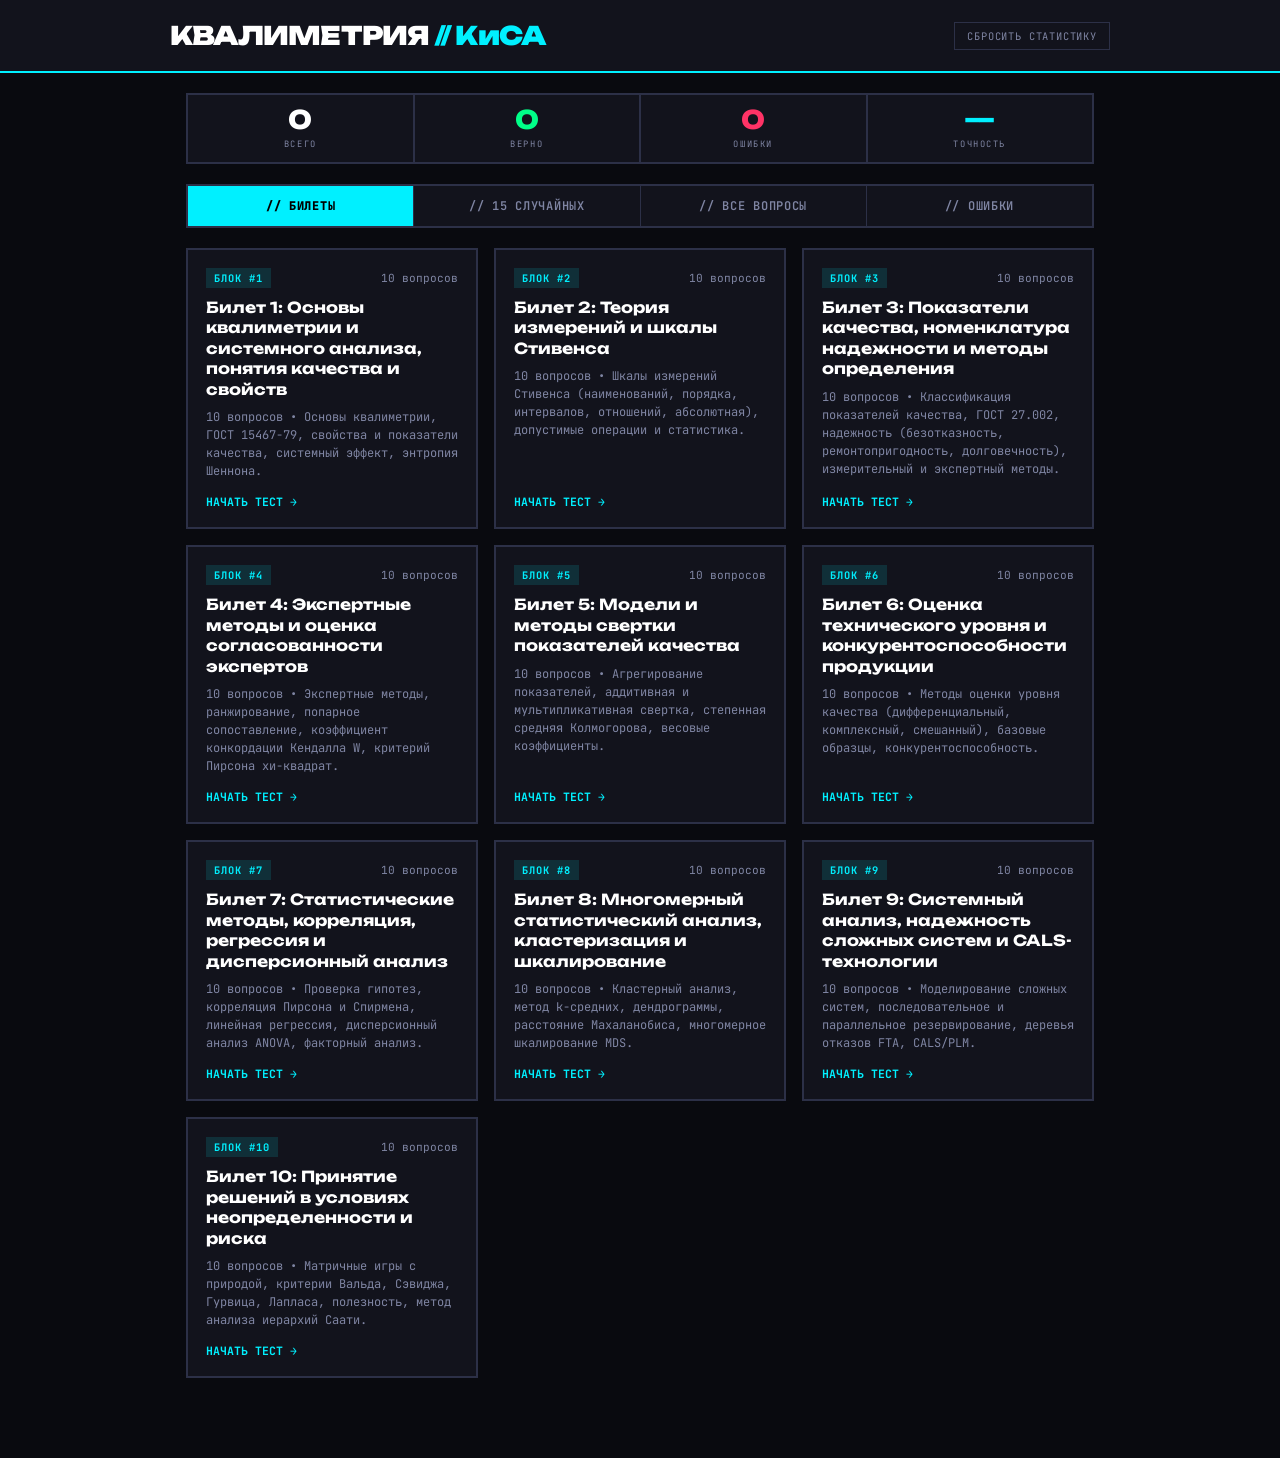
==== commit 999a67d6: "Fix KiSA test questions: 100% sync between options, correct answers and explanations" ====
--- a/kisa.html
+++ b/kisa.html
@@ -507,1488 +507,1479 @@
     const ticketsData = {
   "1": {
     "title": "Билет 1: Основы квалиметрии и системного анализа, понятия качества и свойств",
-    "description": "10 вопросов • Научные основы квалиметрии, ГОСТ 15467-79, свойства и показатели качества, системный анализ и энтропия.",
+    "description": "10 вопросов • Основы квалиметрии, ГОСТ 15467-79, свойства и показатели качества, системный эффект, энтропия Шеннона.",
     "questions": [
       {
-        "text": "Каковы фундаментальные цели и предмет исследования квалиметрии как научной дисциплины согласно ГОСТ 15467-79 и трудам В. И. Кириллова?:",
-        "options": [
-          "а) Исследование методологии формирования иерархических структур свойств объектов (деревьев свойств);",
-          "б) Исключительно физическая поверка и калибровка средств измерений электрических величин в лабораториях;",
-          "в) Обоснование математических моделей для агрегирования разнородных показателей качества при принятии инженерных и управленческих решений;",
-          "г) Расчет рыночной равновесной цены потребительских товаров на основе динамики баланса спроса и предложения.",
-          "д) Разработка теории и научных принципов количественной оценки качества всевозможных объектов реального мира (продукции, услуг, процессов);"
-        ],
-        "correct": [
-          4
-        ],
-        "explanation": "Предмет квалиметрии включает количественные методы оценки качества, принципы агрегирования показателей и построение деревьев свойств (а, в, г). Поверка СИ относится к метрологии (б), а рыночное ценообразование — к микроэкономике (д)."
-      },
-      {
-        "text": "В теории квалиметрии разграничиваются понятия «свойство продукции» и «показатель качества». Какие из следующих утверждений точно отражают их соотношение?",
-        "options": [
-          "а) Свойство существует объективно независимо от факта его измерения, тогда как показатель качества требует выбора единиц измерения и методики оценивания;",
-          "б) Показатель качества может быть как единичным (характеризующим одно свойство), так и комплексным (характеризующим совокупность свойств);",
-          "в) Свойство — это объективная способность продукции проявляться при ее создании и эксплуатации, а показатель качества — количественная характеристика одного или нескольких свойств;",
-          "г) Понятия свойства и показателя качества тождественны и используются в нормативной документации как взаимозаменяемые синонимы.",
-          "д) Свойство представляет собой числовую характеристику, а показатель качества является чисто качественной словесной категорией;"
-        ],
-        "correct": [
-          0,
-          1,
-          2
-        ],
-        "explanation": "Свойство — объективная философско-техническая категория, показатель качества — мера его количественного проявления (единичная или комплексная). Они не являются синонимами."
-      },
-      {
-        "text": "Какие из перечисленных показателей относятся к группе «Показателей назначения» промышленной продукции?",
-        "options": [
-          "а) Показатели приспособляемости к режимам применения и внешним климатическим факторам эксплуатации;",
-          "б) Показатели конструктивного состава (габаритные размеры, емкость оперативной памяти, масса блока);",
-          "в) Интенсивность отказов радиоэлектронных компонентов в течение гарантийного срока;",
-          "г) Показатели функциональной эффективности (пропускная способность канала связи, тактовая частота процессора, чувствительность приемника);",
+        "text": "Какова главная цель и предмет исследования квалиметрии как научной дисциплины согласно ГОСТ 15467-79 и трудам В. И. Кириллова?",
+        "options": [
+          "а) Организация бухгалтерского баланса и финансового аудита промышленных предприятий.",
+          "б) Исключительно поверка и метрологическая аттестация эталонных средств измерений электрических величин;",
+          "в) Технологическое проектирование режимов механической обработки конструкционных материалов;",
+          "г) Расчет рыночной равновесной цены потребительских товаров на основе динамики баланса спроса и предложения;",
+          "д) Разработка методологии и математических методов количественной оценки качества всевозможных объектов (продукции, услуг, процессов);"
+        ],
+        "correct": [
+          4
+        ],
+        "explanation": "Правильный ответ: д. Квалиметрия — это наука о способах измерения и количественной оценки качества объектов реального мира (продукции, процессов, услуг). Поверка СИ относится к метрологии (б), расчет рыночной цены — к микроэкономике (г), режимы обработки — к машиностроению (в), а бухучет — к финансам (а)."
+      },
+      {
+        "text": "В теории квалиметрии разграничиваются понятия «свойство продукции» и «показатель качества». Какие из следующих утверждений точно отражают их соотношение? (выберите все верные варианты):",
+        "options": [
+          "а) Свойство — это объективная способность продукции проявляться при ее создании и эксплуатации, а показатель качества — количественная характеристика одного или нескольких свойств;",
+          "б) Понятия свойства и показателя качества полностью тождественны и используются как синонимы.",
+          "в) Показатель качества может быть как единичным (характеризующим одно свойство), так и комплексным (совокупность свойств);",
+          "г) Свойство существует объективно независимо от факта его измерения, тогда как показатель качества требует выбора единиц измерения и методики оценивания;",
+          "д) Свойство представляет собой числовую величину, а показатель качества является чисто качественной словесной категорией;"
+        ],
+        "correct": [
+          0,
+          2,
+          3
+        ],
+        "explanation": "Правильные ответы: а, в, г. Свойство — это объективная техническая категория, существующая независимо от измерения, а показатель качества — его количественная мера (единичная или комплексная). Утверждения б и д ошибочны: свойство не является числом, и эти термины не синонимы."
+      },
+      {
+        "text": "Какие из перечисленных групп показателей относятся к группе «Показателей назначения» промышленной продукции по ГОСТ 15467-79? (выберите все верные варианты):",
+        "options": [
+          "а) Интенсивность отказов электронных компонентов в течение гарантийного срока эксплуатации;",
+          "б) Показатели функциональной эффективности (пропускная способность канала связи, быстродействие процессора);",
+          "в) Показатели конструктивного состава (габаритные размеры, объем буферной памяти, масса блока);",
+          "г) Показатели приспособляемости к режимам применения и внешним климатическим факторам;",
           "д) Удельная трудоемкость технического обслуживания и средняя стоимость планового ремонта."
         ],
         "correct": [
-          0,
-          1,
-          3
-        ],
-        "explanation": "Показатели назначения делятся на функциональные, конструктивные и приспособляемости (а, б, г). Интенсивность отказов относится к надежности (в), а трудоемкость ТО — к технологичности/эксплуатационным затратам (д)."
+          1,
+          2,
+          3
+        ],
+        "explanation": "Правильные ответы: б, в, г. В квалиметрии показатели назначения делятся на функциональные, конструктивные и приспособляемости. Интенсивность отказов относится к надежности (а), а трудоемкость ТО — к показателям технологичности и эксплуатационных затрат (д)."
       },
       {
         "text": "Каково ключевое различие между категориями «Качество продукции» и «Уровень качества продукции»?",
         "options": [
-          "а) Качество измеряется исключительно в безразмерных коэффициентах от 0 до 1, а уровень качества имеет строго физическую размерность;",
-          "б) Для определения уровня качества обязательно требуется наличие базы сравнения (аналога, эталона или требований стандарта);",
-          "в) Качество продукции изменяется во времени при эксплуатации, а уровень качества является неизменной физической константой изделия;",
-          "г) Оценка уровня качества всегда носит сравнительный характер относительно заданных требований или аналогов.",
-          "д) Качество — это совокупность внутренних свойств объекта, а уровень качества — относительная мера, полученная путем сопоставления показателей оцениваемого объекта с базовыми (эталонными) значениями;"
-        ],
-        "correct": [
-          1,
-          3,
-          4
-        ],
-        "explanation": "Уровень качества — это относительная характеристика, основанная на сравнении совокупности показателей качества с базовыми образцами (а, в, д). Качество может описываться абсолютными величинами, а уровень — относительными."
-      },
-      {
-        "text": "Какие из следующих научных принципов сформулированы в квалиметрии (по Г. Г. Азгальдову и В. И. Кириллову) как базовые правила оценивания?",
-        "options": [
-          "а) Принцип приоритета стоимости: экономические затраты всегда должны доминировать над функциональными показателями качества.",
-          "б) Принцип независимости по предпочтению: значимость одного свойства на данном уровне иерархии не должна зависеть от численного значения другого свойства;",
-          "в) Принцип аддитивности: любые показатели качества можно суммировать без использования весовых коэффициентов;",
-          "г) Принцип относительности: оценка качества всегда соотносится с конкретной потребностью, базовыми образцами и условиями эксплуатации;",
-          "д) Принцип иерархичности: качество сложного объекта представляется многоуровневой древовидной структурой от общих свойств к единичным;"
-        ],
-        "correct": [
-          1,
-          3,
-          4
-        ],
-        "explanation": "Базовые принципы квалиметрии: относительность, иерархичность структуры свойств и независимость по предпочтению (а, б, г). Недифференцированное суммирование (в) и доминирование стоимости (д) противоречат теории."
-      },
-      {
-        "text": "Что в системном анализе понимается под свойством «Эмерджентности» (системного эффекта)?",
-        "options": [
-          "а) Несводимость свойств целостной системы к простой сумме свойств ее составных компонентов;",
-          "б) Способность системы сохранять устойчивое динамическое равновесие при внешних возмущениях;",
-          "в) Наличие у системы качественно новых интегративных свойств, которые принципиально отсутствуют у ее отдельных элементов, взятых изолированно;",
-          "г) Полная декомпозируемость любого процесса на независимые линейные дифференциальные уравнения;",
-          "д) Монотонное возрастание энтропии в открытых термодинамических информационных системах."
-        ],
-        "correct": [
-          2
-        ],
-        "explanation": "Эмерджентность (целостность, системный эффект) означает появление у системы новых качеств, не сводимых к свойствам отдельных частей (а, в). Сохранение равновесия — это гомеостаз (б)."
-      },
-      {
-        "text": "Какая математическая формула выражает информационную энтропию дискретной системы по К. Шеннону при наличии $n$ возможных состояний системы с вероятностями $p_i$?",
-        "options": [
-          "а) $H(X) = \\sum_{i=1}^n p_i^2$;",
+          "а) Качество относится только к готовой продукции на складе, а уровень качества — к сырью и полуфабрикатам;",
+          "б) Качество неизменно во времени, а уровень качества меняется каждый рабочий день согласно графику дежурств;",
+          "в) Качество измеряется исключительно в рублях, а уровень качества — в процентах брака на производстве;",
+          "г) Уровень качества — это относительная характеристика, основанная на сопоставлении совокупности показателей качества оцениваемого объекта с базовыми (эталонными) значениями;",
+          "д) Между качеством и уровнем качества различий нет, это идентичные термины стандарта."
+        ],
+        "correct": [
+          3
+        ],
+        "explanation": "Правильный ответ: г. Согласно ГОСТ 15467-79 и Кириллову, качество — совокупность свойств продукции, а уровень качества — относительная мера, полученная путем сопоставления показателей объекта с базовыми значениями (аналогами, эталонами)."
+      },
+      {
+        "text": "Какие из приведенных научных принципов сформулированы в квалиметрии (по Г. Г. Азгальдову и В. И. Кириллову) как базовые правила оценивания? (выберите все верные варианты):",
+        "options": [
+          "а) Принцип абсолютного приоритета затрат: экономические затраты всегда строго доминируют над функциональными параметрами.",
+          "б) Принцип иерархичности: качество сложного объекта представляется многоуровневой древовидной структурой от общих свойств к единичным;",
+          "в) Принцип относительности: оценка качества всегда соотносится с конкретной потребностью, базовыми образцами и условиями применения;",
+          "г) Принцип независимости по предпочтению: значимость одного свойства на данном уровне иерархии не должна зависеть от значения другого свойства;",
+          "д) Принцип аддитивности без весов: любые показатели качества можно суммировать напрямую без учета их относительной важности;"
+        ],
+        "correct": [
+          1,
+          2,
+          3
+        ],
+        "explanation": "Правильные ответы: б, в, г. Базовые принципы квалиметрии: относительность оценки, иерархичность структуры свойств и независимость свойств по предпочтению. Простое суммирование без весов (д) и абсолютный примат затрат (а) прямо противоречат теории квалиметрии."
+      },
+      {
+        "text": "Что в системном анализе понимается под фундаментальным свойством «Эмерджентности» (системного эффекта)? (выберите все верные варианты):",
+        "options": [
+          "а) Наличие у целостной системы качественно новых интегративных свойств, принципиально отсутствующих у ее составных элементов, взятых изолированно;",
+          "б) Полная декомпозируемость любого процесса управления на систему линейных алгебраических уравнений;",
+          "в) Монотонное самопроизвольное возрастание энтропии в замкнутых термодинамических структурах.",
+          "г) Несводимость совокупных свойств целостной системы к простой аддитивной сумме свойств ее компонентов;",
+          "д) Способность системы сохранять устойчивое динамическое равновесие при внешних возмущающих воздействиях;"
+        ],
+        "correct": [
+          0,
+          3
+        ],
+        "explanation": "Правильные ответы: а, г. Эмерджентность (целостность, системный эффект) — возникновение у системы новых интегративных свойств, не сводимых к сумме свойств частей. Сохранение равновесия (д) — это гомеостаз, а рост энтропии (в) — второй закон термодинамики."
+      },
+      {
+        "text": "Какая математическая формула выражает информационную энтропию дискретной системы по К. Шеннону при наличии $n$ состояний с вероятностями $p_i$?",
+        "options": [
+          "а) $H(X) = -\\sum_{i=1}^n p_i \\log_2 p_i$;",
           "б) $H(X) = 1 - \\prod_{i=1}^n (1 - p_i)$;",
-          "в) $H(X) = -\\sum_{i=1}^n p_i \\log_2 p_i$;",
-          "г) $H(X) = \\sum_{i=1}^n p_i \\log_2 \\left(\\frac{1}{p_i}\\right)$;",
-          "д) $H(X) = \\frac{1}{n} \\sum_{i=1}^n \\ln p_i$."
-        ],
-        "correct": [
-          2
-        ],
-        "explanation": "Формула Шеннона записывается как $H(X) = -\\sum p_i \\log_2 p_i$, что математически тождественно $\\sum p_i \\log_2 (1/p_i)$ за счет выноса знака минус из логарифма."
-      },
-      {
-        "text": "Какие из перечисленных системных характеристик отражают понятие «Гомеостаз» сложной технической системы?",
-        "options": [
-          "а) Мгновенное прекращение функционирования системы при выходе из строя одного резервного элемента.",
-          "б) Способность системы поддерживать существенные переменные и показатели качества в допустимых пределах при воздействии возмущений внешней среды;",
-          "в) Наличие механизмов отрицательной обратной связи, компенсирующих отклонения параметров системы от заданного уровня;",
-          "г) Полная неизменность топологии и физической структуры системы при любых внешних воздействиях;",
-          "д) Необратимый переход системы в состояние максимального хаоса и неопределенности;"
-        ],
-        "correct": [
-          1
-        ],
-        "explanation": "Гомеостаз — это свойство системы сохранять внутреннее динамическое постоянство и критические параметры функционирования благодаря отрицательной обратной связи (а, б)."
-      },
-      {
-        "text": "В квалиметрии различают три направления: общую, специальную и предметную. Какие объекты исследует «Специальная квалиметрия»?",
-        "options": [
-          "а) Исключительно юридические правила регистрации патентов и сертификатов соответствия.",
-          "б) Специфические методы оценивания, обусловленные природой масштабных групп объектов;",
-          "в) Общетеоретические законы и философские категории теории качества без привязки к классам объектов;",
-          "г) Количественную оценку качества конкретных единичных марок продукции (например, транзистора марки КТ315 или маршрутизатора Cisco 2901);",
-          "д) Методы оценки качества конкретных однородных классов объектов со специфическими особенностями (экспертная квалиметрия, квалиметрия программного обеспечения, квалиметрия труда);"
-        ],
-        "correct": [
-          1,
-          4
-        ],
-        "explanation": "Специальная квалиметрия разрабатывает методы для крупных классов объектов (ПО, труд, экспертные оценки — б, г). Общая изучает теорию (а), а предметная — конкретные единичные изделия (в)."
-      },
-      {
-        "text": "Какие этапы входят в стандартный системный цикл квалиметрической оценки качества технического объекта?",
-        "options": [
-          "а) Произвольный выбор наилучшего образца экспертом без фиксации числовых измерений.",
-          "б) Выбор базы сравнения и определение весовых коэффициентов показателей;",
-          "в) Построение иерархической структуры свойств (дерева показателей качества);",
-          "г) Формулирование цели оценивания и определение условий эксплуатации объекта;",
-          "д) Измерение единичных показателей, их нормализация и расчет комплексного показателя;"
-        ],
-        "correct": [
-          1,
-          2,
-          3,
-          4
-        ],
-        "explanation": "Научный квалиметрический цикл включает постановку цели, декомпозицию, выбор базы и весов, измерение, нормализацию и комплексный расчет (а, б, в, г). Субъективный выбор без расчетов (д) недопустим."
+          "в) $H(X) = \\sqrt{\\sum_{i=1}^n (p_i - \bar{p})^2}$.",
+          "г) $H(X) = \\sum_{i=1}^n p_i^2$;",
+          "д) $H(X) = \frac{1}{n} \\sum_{i=1}^n \\ln p_i$;"
+        ],
+        "correct": [
+          0
+        ],
+        "explanation": "Правильный ответ: а. Формула Клода Шеннона для энтропии дискретной системы имеет вид $H(X) = -\\sum_{i=1}^n p_i \\log_2 p_i$ (или эквивалентно $\\sum p_i \\log_2 (1/p_i)$). Вариант а — индекс Херфиндаля, в — параллельная надежность, д — стандартное отклонение."
+      },
+      {
+        "text": "Какие из перечисленных системных характеристик отражают понятие «Гомеостаз» сложного технического объекта? (выберите все верные варианты):",
+        "options": [
+          "а) Мгновенное прекращение функционирования объекта при отказе одного резервного узла;",
+          "б) Наличие контуров отрицательной обратной связи, компенсирующих возникающие возмущения параметров;",
+          "в) Самопроизвольный лавинообразный переход системы в хаотическое состояние при малых флуктуациях.",
+          "г) Способность системы поддерживать существенные переменные и показатели качества в допустимых пределах при воздействии внешней среды;",
+          "д) Полная неизменность физической топологии системы при любых катастрофических разрушениях компонентов;"
+        ],
+        "correct": [
+          1,
+          3
+        ],
+        "explanation": "Правильные ответы: б, г. Гомеостаз — свойство системы поддерживать динамическое постоянство внутренней среды и показателей функционирования за счет регуляторных механизмов отрицательной обратной связи. Варианты в, г, д описывают абсолютную хрупкость либо неустойчивость."
+      },
+      {
+        "text": "В квалиметрии выделяют общую, специальную и предметную ветви. Какие задачи и объекты исследует «Специальная квалиметрия»? (выберите все верные варианты):",
+        "options": [
+          "а) Количественную оценку единичных конкретных изделий (например, интегральной микросхемы К561ЛА7 или резистора МЛТ-0.25);",
+          "б) Методы оценки качества масштабных однородных классов объектов со специфическими особенностями (квалиметрия программного обеспечения, квалиметрия труда, экспертная квалиметрия);",
+          "в) Исключительно юридические правила регистрации товарных знаков в патентных бюро.",
+          "г) Методики оценивания, обусловленные специфической социальной или информационной природой больших групп объектов;",
+          "д) Разработку философских общенаучных концепций теории качества без привязки к классам объектов;"
+        ],
+        "correct": [
+          1,
+          3
+        ],
+        "explanation": "Правильные ответы: б, г. Специальная квалиметрия изучает методы оценки специфических классов объектов (ПО, труд, услуги, экспертные оценки). Общая квалиметрия изучает общетеоретические законы (д), а предметная — оценивает конкретные изделия и марки продукции (а)."
+      },
+      {
+        "text": "Какова правильная последовательность начальных этапов квалиметрической оценки качества технического объекта?",
+        "options": [
+          "а) Нормализация показателей $\\to$ отмена стандартов $\\to$ субъективное утверждение акта приемки.",
+          "б) Произвольный выбор наилучшего образца экспертом без фиксации измерений и параметров;",
+          "в) Измерение единичных показателей $\\to$ расчет цены $\\to$ утилизация базового образца;",
+          "г) Определение цели оценки $\\to$ построение дерева свойств $\\to$ выбор базы сравнения и весов $\\to$ измерение и расчет показателей;",
+          "д) Сначала расчет комплексного показателя, затем построение дерева свойств и в конце формулирование цели;"
+        ],
+        "correct": [
+          3
+        ],
+        "explanation": "Правильный ответ: г. Классический цикл квалиметрии строго иерархичен: формулирование цели и условий $\\to$ декомпозиция и построение дерева свойств $\\to$ выбор базы сравнения и весовых коэффициентов $\\to$ измерение единичных показателей, нормализация и свертка в комплексный показатель."
       }
     ]
   },
   "2": {
     "title": "Билет 2: Теория измерений и шкалы Стивенса",
-    "description": "10 вопросов • Номинальная, порядковая, интервальная шкалы, шкала отношений и абсолютная. Допустимые математические преобразования и инвариантные статистики.",
+    "description": "10 вопросов • Шкалы измерений Стивенса (наименований, порядка, интервалов, отношений, абсолютная), допустимые операции и статистика.",
     "questions": [
       {
-        "text": "Какие свойства и допустимые операции характеризуют «Шкалу наименований (номинальную шкалу)» по Стивенсу?",
-        "options": [
-          "а) В качестве корректной статистической меры центральной тенденции допускает только вычисление моды;",
-          "б) Допускает любое взаимно однозначное преобразование (подстановку): $y = f(x)$, где $f$ — взаимно однозначная функция;",
-          "в) Задает лишь отношение эквивалентности (равенства или различия: $A = B$ или $A \\neq B$);",
-          "г) Позволяет ранжировать объекты по принципу «больше — меньше» ($A > B$);",
-          "д) Позволяет законно вычислять среднее арифметическое и среднее геометрическое значений."
-        ],
-        "correct": [
-          0,
-          1,
+        "text": "Какая математическая группа преобразований и какие статистики допустимы в «Шкале наименований (номинальной шкале)»?",
+        "options": [
+          "а) Преобразования подобия $y = ax$ ($a > 0$); допустимо среднее геометрическое;",
+          "б) Строго монотонно возрастающие преобразования; допустима медиана и квартили;",
+          "в) Любые взаимно однозначные преобразования (подстановки); допустима только мода и частотный анализ;",
+          "г) Только тождественное преобразование $y = x$; допустимы абсолютно все математические операции.",
+          "д) Линейные преобразования $y = ax + b$; допустимо среднее арифметическое и дисперсия;"
+        ],
+        "correct": [
           2
         ],
-        "explanation": "В номинальной шкале фиксируется только равенство/различие (а), инвариантом является взаимно однозначное преобразование (б), а из средних величин имеет смысл только мода (г). Отношения порядка и расчет среднего недопустимы."
-      },
-      {
-        "text": "В чем заключается фундаментальная математическая специфика «Шкалы порядка (ранговой шкалы)»?",
-        "options": [
-          "а) В качестве инвариантной меры центральной тенденции позволяет использовать медиану и квантили (квартили, процентили);",
-          "б) Позволяет выполнять физические операции сложения рангов и деления их разностей;",
-          "в) Допускает любое строго монотонно возрастающее преобразование: $y = f(x)$, при котором если $x_1 > x_2$, то $f(x_1) > f(x_2)$;",
-          "г) Задает отношение строгого порядка ($A > B$ или $A < B$), но не определяет расстояние между точками шкалы;",
-          "д) Определяет точное кратное соотношение («объект А в 2 раза лучше объекта Б»)."
-        ],
-        "correct": [
-          0,
-          2,
-          3
-        ],
-        "explanation": "Порядковая шкала задает лишь ранги (а), инвариантна к монотонным преобразованиям (б), допускает медиану и квартили (в). Операции сложения, вычитания и кратных отношений в ней не имеют физического смысла."
-      },
-      {
-        "text": "Каковы свойства «Шкалы интервалов» и какие математические операции в ней являются корректными?",
-        "options": [
-          "а) Имеет установленную единицу измерения, но произвольную (условную) точку отсчета (условный нуль);",
-          "б) Допускает линейное преобразование вида $y = a \\cdot x + b$, где $a > 0$, а $b$ — произвольный сдвиг нуля;",
-          "в) Позволяет утверждать, что при температуре $20^\\circ\\text{C}$ в два раза теплее, чем при $10^\\circ\\text{C}$;",
-          "г) Сохраняет неизменным отношение интервалов (разностей) между величинами: $\\frac{x_1 - x_2}{x_3 - x_4} = \\text{inv}$;",
-          "д) Допускает вычисление среднего арифметического, дисперсии и среднеквадратического отклонения."
-        ],
-        "correct": [
-          0,
-          1,
+        "explanation": "Правильный ответ: в. Номинальная шкала фиксирует лишь эквивалентность ($A = B$ или $A \\neq B$). Она инвариантна относительно взаимно однозначных преобразований (подстановок), а из мер центральной тенденции имеет математический смысл только мода."
+      },
+      {
+        "text": "В чем заключается математическая специфика «Шкалы порядка (ранговой шкалы)» по Стивенсу? (выберите все верные варианты):",
+        "options": [
+          "а) Допускает вычисление корректного среднего арифметического и дисперсии.",
+          "б) Допускает любое строго монотонно возрастающее преобразование $y = f(x)$, сохраняющее порядок рангов;",
+          "в) В качестве инвариантной меры центральной тенденции позволяет использовать медиану и квантили (квартили, процентили);",
+          "г) Позволяет вычислять разности рангов и утверждать, что разница между 1 и 2 местом равна разнице между 4 и 5 местом;",
+          "д) Задает отношение строгого порядка ($A > B$ или $A < B$), но не определяет величину расстояния между объектами;"
+        ],
+        "correct": [
+          1,
+          2,
+          4
+        ],
+        "explanation": "Правильные ответы: б, в, д. Порядковая шкала отражает только отношения порядка, инвариантна к монотонным возрастающим преобразованиям, а допустимой мерой центральной тенденции является медиана. Вычисление среднего арифметического (а) и сложение/вычитание рангов (г) в ней некорректны."
+      },
+      {
+        "text": "Каковы свойства «Шкалы интервалов» и какие математические операции в ней являются корректными? (выберите все верные варианты):",
+        "options": [
+          "а) Имеет установленную единицу измерений, но условную (произвольно выбранную) точку отсчета (условный нуль);",
+          "б) Сохраняет неизменным отношение интервалов (разностей) между величинами: $\\frac{x_1 - x_2}{x_3 - x_4} = \\text{inv}$;",
+          "в) Допускает вычисление среднего арифметического, дисперсии и коэффициента корреляции Пирсона;",
+          "г) Позволяет утверждать, что температура $40^\\circ\\text{C}$ ровно в 2 раза выше, чем $20^\\circ\\text{C}$.",
+          "д) Допускает линейные преобразования вида $y = a \\cdot x + b$, где $a > 0$, а $b$ — произвольный сдвиг нуля;"
+        ],
+        "correct": [
+          0,
+          1,
+          2,
+          4
+        ],
+        "explanation": "Правильные ответы: а, б, в, д. Шкала интервалов (например, шкала Цельсия) имеет условный нуль, инвариантна к линейным преобразованиям $y = ax+b$, сохраняет отношения интервалов и допускает вычисление среднего арифметического. Утверждение д неверно: кратные отношения (в $k$ раз) при условном нуле бессмысленны ($40^\\circ\\text{C} = 313.15\\,\\text{K}$, $20^\\circ\\text{C} = 293.15\\,\\text{K}$, отношение $\\approx 1.068$, а не 2)."
+      },
+      {
+        "text": "Какое из приведенных свойств является определяющим для «Шкалы отношений» в отличие от шкалы интервалов?",
+        "options": [
+          "а) Инвариантность к произвольному нелинейному логарифмическому сдвигу;",
+          "б) Наличие естественного, абсолютного нуля, означающего полное отсутствие измеряемого свойства;",
+          "в) Возможность использования только моды и медианы;",
+          "г) Отсутствие единицы измерений;",
+          "д) Запрет на использование операции умножения на положительную константу."
+        ],
+        "correct": [
+          1
+        ],
+        "explanation": "Правильный ответ: б. Главное отличие шкалы отношений (масса, длина, сопротивление, температура в Кельвинах) от шкалы интервалов — наличие естественного абсолютного нуля, что делает инвариантными отношения величин ($y = ax, a > 0$) и позволяет судить, во сколько раз одно значение больше другого."
+      },
+      {
+        "text": "Какие из перечисленных физических величин и шкал относятся к «Шкале отношений»? (выберите все верные варианты):",
+        "options": [
+          "а) Масса физического тела (в килограммах, кг);",
+          "б) Календарная дата по григорианскому летоисчислению (год от Рождества Христова).",
+          "в) Температура по шкале Цельсия ($^\\circ\\text{C}$);",
+          "г) Электрическое сопротивление проводника (в Омах, Ом);",
+          "д) Абсолютная термодинамическая температура (в Кельвинах, К);"
+        ],
+        "correct": [
+          0,
           3,
           4
         ],
-        "explanation": "Шкала интервалов (например, шкала Цельсия) имеет условный нуль, допускает линейное преобразование $ax+b$, сохраняет отношения разностей и позволяет считать среднее арифметическое и дисперсию (а, б, в, д). Суждение о кратности (г) некорректно из-за отсутствия абсолютного нуля."
-      },
-      {
-        "text": "Какие из перечисленных физических величин и параметров измеряются строго в «Шкале отношений»?",
-        "options": [
-          "а) Электрическое сопротивление проводника (в Омах) и масса изделия (в кг);",
-          "б) Абсолютная термодинамическая температура в Кельвинах ($T$, К);",
-          "в) Температура воздуха по шкале Цельсия ($^\\circ\\text{C}$);",
-          "г) Тактовая частота процессора (в Гц) и скорость передачи данных (в бит/с);",
-          "д) Календарный год летоисчисления (наша эра)."
-        ],
-        "correct": [
-          1
-        ],
-        "explanation": "Шкала отношений требует естественного абсолютного нуля (полного отсутствия величины): Кельвины, частота, скорость, сопротивление, масса (а, б, г). Шкала Цельсия и календарные даты — это шкалы интервалов (условный нуль)."
-      },
-      {
-        "text": "Какое математическое преобразование является допустимым (сохраняющим инвариантность) для «Шкалы отношений»?",
-        "options": [
-          "а) Произвольное строго монотонное нелинейное преобразование $y = x^3 + 5$;",
-          "б) Умножение на положительный коэффициент пропорциональности при сохранении фиксированного нуля.",
-          "в) Логарифмическое смещение шкалы $y = \\ln(x + c)$;",
-          "г) Линейное преобразование со смещением нуля: $y = a \\cdot x + b$ при $b \\neq 0$;",
-          "д) Преобразование подобия: $y = a \\cdot x$, где $a > 0$ (изменение масштаба единицы измерения);"
-        ],
-        "correct": [
-          4
-        ],
-        "explanation": "Для шкалы отношений допустимо только преобразование подобия $y = ax, a > 0$ (переход от килограммов к граммам, от секунд к часам). Смещение нуля ($b \\neq 0$) разрушает абсолютный нуль."
-      },
-      {
-        "text": "В каких шкалах измерений классификации Стивенса допустимо корректное вычисление «Среднего геометрического» значений?",
-        "options": [
-          "а) В шкале наименований (номинальной);",
-          "б) В шкале интервалов (шкале температур Цельсия);",
-          "в) В шкале строгого порядка.",
-          "г) В шкале отношений;",
-          "д) В абсолютной шкале (шкале счета и безразмерных вероятностей);"
-        ],
-        "correct": [
-          3
-        ],
-        "explanation": "Среднее геометрическое инвариантно только относительно масштабных преобразований вида $y = ax$, поэтому оно строго допустимо только в шкале отношений и абсолютной шкале (а, б)."
-      },
-      {
-        "text": "Что представляет собой «Абсолютная шкала» в квалиметрии и теории измерений?",
-        "options": [
-          "а) Шкала балльных экспертных оценок от 1 до 10.",
-          "б) Шкала, для которой единственным допустимым преобразованием является тождественное: $y = x$;",
-          "в) Шкала, обладающая естественным абсолютным нулем и естественной (не зависящей от соглашений) единицей измерения;",
-          "г) Шкала счета предметов (число отказов, число каналов) и шкала вероятностей $[0, 1]$;",
-          "д) Шкала, допускающая произвольный сдвиг нуля и произвольное изменение шага;"
-        ],
-        "correct": [
-          1,
-          2,
-          3
-        ],
-        "explanation": "Абсолютная шкала — шкала счета и безразмерных величин (вероятность, КПД, штуки). В ней фиксирован и нуль, и единица счета, поэтому допустимо только тождественное преобразование $y = x$."
-      },
-      {
-        "text": "Какие ошибки совершаются при некорректном переносе операций интервальной шкалы на порядковые (ранговые) данные?",
-        "options": [
-          "а) Необоснованное вычисление среднего арифметического баллов или рангов экспертов при неравных психологических интервалах шкалы;",
-          "б) Неправомерное применение параметрических статистических критериев (критерия Стьюдента, дисперсионного анализа ANOVA) без проверки нормальности и метричности;",
-          "в) Построение вариационных рядов частот встречаемости градаций.",
-          "г) Ложное предположение о том, что разность между оценками 4 и 5 точно равна разности между оценками 2 и 3;",
-          "д) Использование моды и медианы для описания центральной тенденции выборочных оценок;"
-        ],
-        "correct": [
-          0,
-          1,
-          3
-        ],
-        "explanation": "Грубые ошибки в квалиметрии: расчет среднего арифметического рангов (а), предположение о равенстве интервалов баллов (б) и применение параметрических тестов Стьюдента к неметрическим данным (г)."
-      },
-      {
-        "text": "Для нормирования показателей качества часто используются функции желательности. Какой вид имеет классическая односторонняя функция желательности Харрингтона?",
-        "options": [
-          "а) $d = 1 - \\exp(-y)$;",
-          "б) $d = \\exp(-\\exp(-y))$, принимающая значения в строго ограниченном диапазоне $[0, 1]$.",
-          "в) $d = \\exp(-y^2)$;",
-          "г) $d = \\frac{1}{1 + \\exp(-y)}$;",
-          "д) $d = \\exp(-\\exp(-y))$, где $y$ — кодированное безразмерное значение показателя;"
-        ],
-        "correct": [
-          4
-        ],
-        "explanation": "Функция желательности Харрингтона имеет строго аналитический вид двойной экспоненты $d = \\exp(-\\exp(-y))$ и монотонно отображает числовую ось $y \\in (-\\infty, +\\infty)$ на отрезок $[0, 1]$ (а, д)."
-      },
-      {
-        "text": "Какие стандартные градации психофизической шкалы Харрингтона соответствуют диапазонам числовых значений функции желательности $d$?",
-        "options": [
-          "а) $0.80 \\le d \\le 1.00$ — «очень хорошо» (отличное качество);",
-          "б) $0.37 \\le d < 0.63$ — «удовлетворительно» (допустимый предел);",
-          "в) $d < 0.20$ — «очень плохо» (брак, критическое несоответствие).",
-          "г) $0.20 \\le d < 0.37$ — «плохо»;",
-          "д) $0.63 \\le d < 0.80$ — «хорошо»;"
-        ],
-        "correct": [
-          0,
-          1,
-          2,
-          3,
-          4
-        ],
-        "explanation": "Все 5 диапазонов точно соответствуют канонической шкале Харрингтона: точки перегиба $1/e \\approx 0.37$ и $1 - 1/e \\approx 0.63$ задают ключевые границы допустимости качества."
+        "explanation": "Правильные ответы: а, г, д. Температура в Кельвинах, сопротивление и масса имеют естественный нуль (шкала отношений). Шкала Цельсия (в) и календарный год (б) имеют искусственную точку отсчета и относятся к шкале интервалов."
+      },
+      {
+        "text": "Что представляет собой «Абсолютная шкала» по классификации Стивенса? (выберите все верные варианты):",
+        "options": [
+          "а) Шкалу, используемую для подсчета дискретных объектов (число дефектов, количество отказов, число элементов);",
+          "б) Шкалу, единственным допустимым преобразованием которой является тождественное преобразование: $y = x$;",
+          "в) Шкалу, обладающую как естественным абсолютным нулем, так и естественной (не зависящей от договоренностей) единицей измерения;",
+          "г) Шкалу, допускающую произвольный аддитивный сдвиг $y = x + C$ при неизменной единице масштаба;",
+          "д) Шкалу с непрерывным бесконечным множеством равноправных условных нулей."
+        ],
+        "correct": [
+          0,
+          1,
+          2
+        ],
+        "explanation": "Правильные ответы: а, б, в. В абсолютной шкале (счет объектов, безразмерные вероятности, относительные коэффициенты) нуль и единица естественны, допустимо только тождественное преобразование $y = x$. Варианты г и д противоречат определению абсолютной шкалы."
+      },
+      {
+        "text": "Какая статистическая мера центральной тенденции является математически инвариантной для порядковой (ранговой) шкалы?",
+        "options": [
+          "а) Медиана (и квантили);",
+          "б) Среднее арифметическое взвешенное;",
+          "в) Среднее гармоническое;",
+          "г) Выборочная дисперсия.",
+          "д) Среднее геометрическое;"
+        ],
+        "correct": [
+          0
+        ],
+        "explanation": "Правильный ответ: а. Для порядковой шкалы инвариантной мерой является медиана, так как она зависит исключительно от порядка элементов и сохраняется при любых строго монотонных преобразованиях. Средние степенные величины (в, д, б, г) требуют операций сложения, недопустимых в шкале порядка."
+      },
+      {
+        "text": "Какая грубая методологическая ошибка возникает при вычислении среднего арифметического баллов в порядковой 5-балльной шкале оценивания качества? (выберите все верные варианты):",
+        "options": [
+          "а) Неявно постулируется ложная гипотеза о равенстве интервалов между баллами (будто разность между 'отлично' и 'хорошо' равна разности между 'хорошо' и 'удовлетворительно');",
+          "б) Результат усреднения теряет инвариантность при нелинейном монотонном преобразовании шкалы баллов;",
+          "в) Нарушается закон сохранения энергии в измерительном приборе;",
+          "г) Операция вычисления среднего арифметического запрещена физическими законами квантовой механики.",
+          "д) Среднее арифметическое в порядковой шкале искажает ранжирование объектов;"
+        ],
+        "correct": [
+          0,
+          1,
+          4
+        ],
+        "explanation": "Правильные ответы: а, б, д. Усреднение порядковых баллов некорректно, так как расстояния между соседними категориями субъективны и неравны, а порядок средних может измениться при допустимом монотонном перешкалировании. Варианты г и д абсурдны."
+      },
+      {
+        "text": "Какие из перечисленных измерительных шкал относятся к классу метрических (количественных) шкал? (выберите все верные варианты):",
+        "options": [
+          "а) Шкала наименований (номинальная);",
+          "б) Шкала интервалов;",
+          "в) Абсолютная шкала.",
+          "г) Шкала порядка (ранговая);",
+          "д) Шкала отношений;"
+        ],
+        "correct": [
+          1,
+          2,
+          4
+        ],
+        "explanation": "Правильные ответы: б, в, д. Метрическими (количественными) шкалами являются интервалы, отношения и абсолютная шкала. Шкалы наименований (а) и порядка (г) являются неметрическими (качественными)."
+      },
+      {
+        "text": "Какая шкала измерений используется для представления вероятностей безотказной работы $P(t)$ и коэффициентов весомости свойств в квалиметрии?",
+        "options": [
+          "а) Порядковая ранговая шкала безразмерных чисел;",
+          "б) Шкала интервалов с произвольной температурой замерзания.",
+          "в) Шкала разностей с бесконечным отрицательным диапазоном;",
+          "г) Номинальная качественная шкала наименований;",
+          "д) Абсолютная шкала с диапазоном допустимых значений от 0 до 1;"
+        ],
+        "correct": [
+          4
+        ],
+        "explanation": "Правильный ответ: д. Вероятности, относительные веса (суммирующиеся к 1) и нормализованные комплексные оценки принадлежат абсолютной шкале: они безразмерны, имеют естественный нуль (0) и естественную единицу (1), и не допускают произвольных масштабирований."
       }
     ]
   },
   "3": {
-    "title": "Билет 3: Номенклатура показателей качества и дерево свойств",
-    "description": "10 вопросов • Классификация показателей (назначения, надежности, технологичности, эргономики). Правила построения иерархических деревьев свойств.",
+    "title": "Билет 3: Показатели качества, номенклатура надежности и методы определения",
+    "description": "10 вопросов • Классификация показателей качества, ГОСТ 27.002, надежность (безотказность, ремонтопригодность, долговечность), измерительный и экспертный методы.",
     "questions": [
       {
-        "text": "По степени охвата свойств оцениваемой продукции показатели качества подразделяются на:",
-        "options": [
-          "а) Единичные показатели (характеризуют только одно простое свойство объекта);",
-          "б) Интегральные показатели (отражают соотношение суммарного полезного эффекта и полных затрат на создание и эксплуатацию);",
-          "в) Групповые показатели (комплексные показатели, относящиеся к определенной выделенной группе свойств);",
-          "г) Комплексные показатели (характеризуют совокупность нескольких взаимосвязанных свойств);",
-          "д) Стохастические псевдопоказатели неопределенности."
-        ],
-        "correct": [
-          0,
-          1,
-          2,
-          3
-        ],
-        "explanation": "Классификация по степени охвата: единичные, комплексные, групповые и интегральные показатели (а, б, в, г). Термин «стохастические псевдопоказатели» является фиктивным."
-      },
-      {
-        "text": "Каким строгим правилам должно удовлетворять корректно построенное «Дерево свойств (показателей) качества» в квалиметрии?",
-        "options": [
-          "а) Правило отсутствия дублирования: ни одно элементарное свойство не должно входить одновременно в разные ветви одного дерева;",
-          "б) Правило взаимной компенсации: при наличии хотя бы одного нулевого показателя все остальные автоматически удваиваются;",
-          "в) Правило независимости по предпочтению свойств на одном и том же ярусе иерархии.",
-          "г) Правило декомпозиции: корень дерева (ярус 0) соответствует качеству объекта в целом, промежуточные узлы — сложным групповым свойствам, а листья — единичным измеримым показателям;",
-          "д) Правило полноты: совокупность свойств каждого яруса должна достаточно полно характеризовать свойство вышестоящего яруса;"
-        ],
-        "correct": [
-          0,
-          2,
+        "text": "Какой показатель качества по определению ГОСТ 15467-79 называется «Комплексным»?",
+        "options": [
+          "а) Показатель, отражающий отношение прибыли предприятия к себестоимости продукции.",
+          "б) Показатель базового образца, принятый за эталон в нормативно-технической документации;",
+          "в) Показатель, определяемый исключительно органолептическим методом с помощью органов чувств человека;",
+          "г) Показатель качества продукции, характеризующий совместную совокупность нескольких ее свойств;",
+          "д) Показатель качества продукции, относящийся только к одному из ее свойств;"
+        ],
+        "correct": [
+          3
+        ],
+        "explanation": "Правильный ответ: г. Согласно ГОСТ 15467-79, комплексный показатель характеризует совокупность двух или более взаимосвязанных свойств продукции (в отличие от единичного показателя — вариант д)."
+      },
+      {
+        "text": "Какие единичные показатели надежности относятся к свойству «Безотказности» технических систем по ГОСТ 27.002? (выберите все верные варианты):",
+        "options": [
+          "а) Средняя наработка до отказа $T_0$ (для невосстанавливаемых объектов);",
+          "б) Интенсивность отказов $\\lambda(t)$;",
+          "в) Вероятность безотказной работы $P(t)$ в течение заданного интервала времени;",
+          "г) Среднее время восстановления работоспособного состояния $T_{\\text{в}}$;",
+          "д) Назначенный срок службы изделия до списания в годах."
+        ],
+        "correct": [
+          0,
+          1,
+          2
+        ],
+        "explanation": "Правильные ответы: а, б, в. Безотказность характеризуется $P(t)$, наработкой до отказа $T_0$, параметром потока отказов $\\omega(t)$ и интенсивностью отказов $\\lambda(t)$. Время восстановления (г) относится к ремонтопригодности, а срок службы (д) — к долговечности."
+      },
+      {
+        "text": "Какие составляющие входят в комплексное понятие «Надежность технического изделия» согласно ГОСТ 27.002? (выберите все верные варианты):",
+        "options": [
+          "а) Безотказность;",
+          "б) Долговечность;",
+          "в) Эстетичность внешнего вида изделия.",
+          "г) Сохраняемость;",
+          "д) Ремонтопригодность;"
+        ],
+        "correct": [
+          0,
+          1,
           3,
           4
         ],
-        "explanation": "Основные правила построения дерева свойств: полнота охвата, строгая декомпозиция, отсутствие дублирования и независимость по предпочтению (а, б, в, д). Правило удвоения (г) вымышлено."
-      },
-      {
-        "text": "Какие составляющие входят в комплексное понятие «Надежность технического изделия» согласно ГОСТ 27.002?",
-        "options": [
-          "а) Долговечность (свойство сохранять работоспособность до наступления предельного состояния при установленной системе ТО и ремонта);",
-          "б) Эстетичность внешней формы и гармоничность цветового оформления.",
-          "в) Безотказность (свойство непрерывно сохранять работоспособное состояние в течение некоторого времени);",
-          "г) Ремонтопригодность (приспособленность к поддержанию и восстановлению работоспособности путем ТО и ремонта);",
-          "д) Сохраняемость (свойство сохранять работоспособность в течение и после сроков хранения и транспортирования);"
-        ],
-        "correct": [
-          0,
+        "explanation": "Правильные ответы: а, б, г, д. Согласно ГОСТ 27.002, надежность — сложное комплексное свойство, включающее четыре составляющих: безотказность, долговечность, ремонтопригодность и сохраняемость. Эстетичность (в) относится к эстетическим показателям качества."
+      },
+      {
+        "text": "Что в теории квалиметрии представляет собой «Интегральный показатель качества продукции» $I$?",
+        "options": [
+          "а) Логарифм отношения массы готового изделия к массе исходной заготовки;",
+          "б) Сумму всех баллов, выставленных экспертами на заводских приемо-сдаточных испытаниях;",
+          "в) Определенный интеграл от плотности вероятности распределения отказов по времени эксплуатации;",
+          "г) Произведение коэффициента готовности на коэффициент сохранения эффективности.",
+          "д) Отношение суммарного полезного эффекта от эксплуатации продукции к суммарным затратам на ее создание и потребление;"
+        ],
+        "correct": [
+          4
+        ],
+        "explanation": "Правильный ответ: д. Интегральный показатель качества $I$ выражает экономическую полезность и определяется как отношение суммарного полезного эффекта $W$ к суммарным совокупным затратам $Z$ на создание и эксплуатацию: $I = W / Z$."
+      },
+      {
+        "text": "Какие из перечисленных методов относятся к группе методов определения показателей качества по способу получения информации? (выберите все верные варианты):",
+        "options": [
+          "а) Социологический метод (на основе сбора и анализа мнений фактических или потенциальных потребителей);",
+          "б) Экспертный метод (на основе суждений и опыта группы квалифицированных специалистов);",
+          "в) Расчетный метод (на основе математических моделей, формул и теоретических закономерностей);",
+          "г) Метод интуитивного угадывания без протоколирования данных.",
+          "д) Измерительный метод (на основе технических средств измерений и испытаний);"
+        ],
+        "correct": [
+          0,
+          1,
+          2,
+          4
+        ],
+        "explanation": "Правильные ответы: а, б, в, д. Стандартные методы получения информации о качестве: измерительный, расчетный, органолептический, регистрационный, экспертный и социологический. Вариант д не является научным методом."
+      },
+      {
+        "text": "В чем заключаются главные достоинства и специфика «Органолептического метода» определения показателей качества? (выберите все верные варианты):",
+        "options": [
+          "а) Осуществляется с помощью органов чувств человека (зрение, слух, осязание, обоняние, вкус);",
+          "б) Широко применяется при оценке эргономических, эстетических и потребительских показателей продукции;",
+          "в) Обеспечивает максимальную оперативность оценки без необходимости применения сложного измерительного оборудования;",
+          "г) Полностью исключает субъективизм и физиологическую утомляемость эксперта-дегустатора.",
+          "д) Имеет объективный физический эталон с погрешностью не более $0.001\\%$;"
+        ],
+        "correct": [
+          0,
+          1,
+          2
+        ],
+        "explanation": "Правильные ответы: а, б, в. Органолептический метод основан на органах чувств человека, быстр и незаменим для эстетических/вкусовых свойств. Однако он субъективен и подвержен утомляемости (поэтому в и д ошибочны)."
+      },
+      {
+        "text": "Какой показатель надежности для восстанавливаемых технических систем выражает вероятность того, что объект окажется в работоспособном состоянии в произвольный момент времени?",
+        "options": [
+          "а) Гамма-процентный срок сохраняемости.",
+          "б) Интенсивность износа деталей;",
+          "в) Средняя трудоемкость демонтажа;",
+          "г) Коэффициент готовности $K_{\\text{г}}$;",
+          "д) Назначенный ресурс;"
+        ],
+        "correct": [
+          3
+        ],
+        "explanation": "Правильный ответ: г. Коэффициент готовности $K_{\\text{г}} = \\frac{T_0}{T_0 + T_{\\text{в}}}$ определяет вероятность того, что восстанавливаемый объект работоспособен в произвольный момент времени между плановыми ТО."
+      },
+      {
+        "text": "Какие требования предъявляются к «Базовым образцам» при определении относительного уровня качества продукции? (выберите все верные варианты):",
+        "options": [
+          "а) Базовый образец должен выпускаться исключительно государственным предприятием Республики Беларусь.",
+          "б) В качестве базового образца разрешается выбирать устаревшую, снятую с производства продукцию для искусственного завышения уровня новинки;",
+          "в) Значения показателей базового образца должны быть документально подтверждены стандартами, паспортами или испытаниями;",
+          "г) Базовый образец должен отражать реальные передовые достижения мировой науки и техники на момент оценивания;",
+          "д) Базовый образец должен обладать идентичным функциональным назначением и аналогичными условиями эксплуатации;"
+        ],
+        "correct": [
           2,
           3,
           4
         ],
-        "explanation": "Надежность включает 4 базовых свойства: безотказность, долговечность, ремонтопригодность и сохраняемость (а, б, в, г). Эстетичность — отдельная самостоятельная группа показателей."
-      },
-      {
-        "text": "Какие показатели относятся к группе «Показателей безотказности» неремонтируемых и ремонтируемых систем?",
-        "options": [
-          "а) Наработка на отказ (среднее время работы между соседними отказами ремонтируемого изделия);",
-          "б) Средняя наработка до первого отказа ($T_0$);",
-          "в) Вероятность безотказной работы на интервале времени $t$: $P(t) = \\exp\\left(-\\int_0^t \\lambda(\\tau)d\\tau\\right)$;",
-          "г) Интенсивность отказов $\\lambda(t)$ или параметр потока отказов $\\omega(t)$;",
-          "д) Назначенный срок службы до списания в металлолом."
-        ],
-        "correct": [
-          2
-        ],
-        "explanation": "Показатели безотказности: $P(t)$, наработка до отказа, интенсивность отказов $\\lambda(t)$ и наработка на отказ (а, б, в, г). Срок службы до списания относится к показателям долговечности (д)."
-      },
-      {
-        "text": "Какие показатели входят в номенклатуру «Показателей технологичности» конструкции изделия?",
-        "options": [
-          "а) Коэффициент применяемости стандартизованных и унифицированных деталей ($K_{\\text{ун}}$);",
-          "б) Коэффициент сборности (отношение числа сборочных единиц к общему числу деталей);",
-          "в) Удельная трудоемкость изготовления изделия (нормо-часы на единицу продукции);",
-          "г) Чувствительность оптического сенсора к уровню освещенности.",
-          "д) Удельная материалоемкость изделия;"
-        ],
-        "correct": [
-          2
-        ],
-        "explanation": "Технологичность конструкции оценивается трудоемкостью, сборностью, унификацией и материалоемкостью (а, б, в, г). Чувствительность сенсора — показатель функционального назначения (д)."
-      },
-      {
-        "text": "В квалиметрии показатели качества делятся по направлению влияния на уровень качества на позитивные, негативные и номинальные. Каковы их строгие формулы нормализации $q_i$ относительно базового образца $P_{i\\text{б}}$?",
-        "options": [
-          "а) Для позитивного показателя (рост $P_i$ увеличивает качество): $q_i = \\frac{P_i}{P_{i\\text{б}}}$;",
-          "б) Для негативного показателя: $q_i = \\frac{P_i}{P_{i\\text{б}}}$;",
-          "в) Для позитивного показателя: $q_i = \\frac{P_{i\\text{б}}}{P_i}$;",
-          "г) Для номинального показателя с оптимумом $P_{i0}$ отклонение в любую сторону уменьшает относительную оценку $q_i$.",
-          "д) Для негативного показателя (рост $P_i$ снижает качество, например себестоимость, масса): $q_i = \\frac{P_{i\\text{б}}}{P_i}$;"
-        ],
-        "correct": [
-          0,
-          3,
-          4
-        ],
-        "explanation": "Для позитивного показателя (чем больше, тем лучше) $q = P/P_б$ (а). Для негативного (чем меньше, тем лучше: расход топлива, шум) $q = P_б/P$ (б). У номинальных показателей наилучшим является заданное значение $P_0$ (д)."
-      },
-      {
-        "text": "Какие из перечисленных показателей относятся к группе «Эргономических показателей качества»?",
-        "options": [
-          "а) Антропометрические (соответствие размеров изделия и органов управления размерам и форме тела оператора);",
-          "б) Биомеханические и физиологические (соответствие требуемых усилий силовым и скоростным возможностям человека);",
-          "в) Психофизиологические (соответствие зрительных индикаторов, порогов восприятия звука и скорости реакции оператора);",
-          "г) Гигиенические (уровень шума, вибрации, микроклимата, освещенности на рабочем месте оператора);",
-          "д) Коэффициент использования емкости полупроводниковых кристаллов памяти."
-        ],
-        "correct": [
-          0,
-          1,
-          2,
-          3
-        ],
-        "explanation": "Эргономика исследует комплексную систему «человек — машина — среда»: антропометрию, физиологию, психофизиологию и гигиену труда (а, б, в, г)."
-      },
-      {
-        "text": "Как определяется «Интегральный показатель качества продукции» ($K_{\\text{инт}}$)?",
-        "options": [
-          "а) Как логарифм отношения цены изделия к его себестоимости.",
-          "б) Как величина полезного эффекта, приходящаяся на один рубль полных совокупных затрат потребителя за весь срок службы изделия;",
-          "в) $K_{\\text{инт}} = \\frac{\\text{Суммарный полезный эффект от эксплуатации}}{\\text{Суммарные затраты на создание и эксплуатацию (цена потребления)}} = \\frac{Э}{З_{\\text{созд}} + З_{\\text{экспл}}}$;",
-          "г) $K_{\\text{инт}} = \\frac{З_{\\text{созд}} + З_{\\text{экспл}}}{Э}$;",
-          "д) $K_{\\text{инт}} = \\sum_{i=1}^m \\alpha_i P_i$;"
-        ],
-        "correct": [
-          2
-        ],
-        "explanation": "Интегральный показатель качества по ГОСТ отражает отношение суммарного полезного эффекта $Э$ к полным суммарным затратам жизненного цикла $З$ (а, г)."
-      },
-      {
-        "text": "Какие требования предъявляются к выбору «Базового образца (базы сравнения)» при квалиметрической оценке качества?",
-        "options": [
-          "а) В качестве базы могут использоваться требования действующих перспективных стандартов, эталоны или лучшие мировые аналоги;",
-          "б) Условия применения и режимы эксплуатации базового и оцениваемого образцов должны быть тождественны или приведены к единому базису;",
-          "в) Базовый образец может быть выбран произвольно без учета его назначения и сферы применения;",
-          "г) Базовый образец должен представлять собой физически устаревшее изделие прошлого поколения.",
-          "д) Базовый образец должен обладать строгой функциональной и параметрической сопоставимостью с оцениваемой продукцией;"
-        ],
-        "correct": [
-          0,
-          1,
-          4
-        ],
-        "explanation": "База сравнения должна быть функционально сопоставимой, репрезентативной (лучшие аналоги или стандарты) и иметь идентичные условия применения (а, б, в)."
-      },
-      {
-        "text": "Что в теории квалиметрии понимается под «ценой потребления» ($C_{\\text{потр}}$) технической продукции?",
-        "options": [
-          "а) Затраты, определяющие экономическую целесообразность приобретения и эксплуатации изделия для потребителя.",
-          "б) Полная стоимость владения: сумма цены приобретения (продажи) изделия и всех затрат потребителя на его эксплуатацию, техническое обслуживание и утилизацию за весь срок службы;",
-          "в) Исключительно отпускная оптовая цена завода-изготовителя без учета доставки;",
-          "г) Сумма торговой наценки магазина и налога на добавленную стоимость;",
-          "д) $C_{\\text{потр}} = C_{\\text{приобр}} + \\sum_{t=1}^T C_{\\text{экспл}}(t) + C_{\\text{утил}}$;"
-        ],
-        "correct": [
-          1
-        ],
-        "explanation": "Цена потребления — это совокупные затраты покупателя за жизненный цикл: покупка + эксплуатация + ремонт + утилизация (а, б, д). Это значительно превосходит простую отпускную цену."
+        "explanation": "Правильные ответы: в, г, д. Базовый образец (эталон, аналог) должен быть функционально сопоставим, представлять передовой мировой технический уровень и иметь подтвержденные параметры. Брать устаревшие образцы для манипуляций (б) недопустимо."
+      },
+      {
+        "text": "В каких случаях для оценки показателей качества продукции применяется «Регистрационный метод»? (выберите все верные варианты):",
+        "options": [
+          "а) Для подсчета количества бракованных изделий в партии по результатам сплошного контроля;",
+          "б) Для теоретического расчета коэффициента теплопроводности по формулам квантовой статистики.",
+          "в) Для фиксации затрат времени и материальных ресурсов на устранение дефектов;",
+          "г) Для бесконтактного спектрального анализа кристаллической решетки полупроводника;",
+          "д) Для подсчета числа отказов или сбоев изделия за время проведения ресурсных испытаний;"
+        ],
+        "correct": [
+          0,
+          2,
+          4
+        ],
+        "explanation": "Правильные ответы: а, в, д. Регистрационный метод основан на наблюдении и подсчете числа определенных событий (число отказов, дефектов, затраченное время, количество брака). Спектральный анализ (г) — измерительный метод, а расчет теплопроводности (б) — расчетный метод."
+      },
+      {
+        "text": "Какая математическая формула связывает интенсивность отказов $\\lambda = \\text{const}$ и вероятность безотказной работы $P(t)$ для простейшего экспоненциального закона надежности?",
+        "options": [
+          "а) $P(t) = \\cos(\\lambda t)$.",
+          "б) $P(t) = 1 - \\lambda t$;",
+          "в) $P(t) = \\frac{1}{1 + \\lambda t^2}$;",
+          "г) $P(t) = \\ln(\\lambda t);$",
+          "д) $P(t) = e^{-\\lambda t}$;"
+        ],
+        "correct": [
+          4
+        ],
+        "explanation": "Правильный ответ: д. При экспоненциальном законе надежности (период нормальной эксплуатации при постоянной интенсивности отказов $\\lambda = \\text{const}$) вероятность безотказной работы равна $P(t) = e^{-\\lambda t}$, а средняя наработка до отказа $T_0 = 1 / \\lambda$."
       }
     ]
   },
   "4": {
-    "title": "Билет 4: Экспертные методы в квалиметрии и формирование комиссий",
-    "description": "10 вопросов • Организация экспертных оценок, требования к экспертам, метод Дельфи, расчет компетентности (Ка и Кз).",
+    "title": "Билет 4: Экспертные методы и оценка согласованности экспертов",
+    "description": "10 вопросов • Экспертные методы, ранжирование, попарное сопоставление, коэффициент конкордации Кендалла W, критерий Пирсона хи-квадрат.",
     "questions": [
       {
-        "text": "В каких практических ситуациях квалиметрической оценки обязательно или предпочтительно применение экспертных методов?",
-        "options": [
-          "а) Когда оцениваемые свойства носят качественный, трудноформализуемый характер (эстетичность, эргономичность, дизайн, удобство интерфейса);",
-          "б) При определении коэффициентов относительной важности (весомости) показателей качества в дереве свойств;",
-          "в) Когда проведение прямого инструментального физического эксперимента технически невозможно или экономически нецелесообразно;",
-          "г) При прогнозировании научно-технического уровня перспективных разработок.",
-          "д) При измерении электрического напряжения цифровым вольтметром класса точности 0.05 в цепи постоянного тока;"
-        ],
-        "correct": [
-          0,
-          1,
-          2,
-          3
-        ],
-        "explanation": "Экспертные методы применяются для качественных свойств, назначения весов, прогнозных оценок и при недоступности приборов (а, б, в, д). Прямые физические измерения приборами (г) экспертными методами не заменяются."
-      },
-      {
-        "text": "Каким строгим квалификационным и психофизиологическим требованиям должен отвечать специалист для включения в состав экспертной комиссии?",
-        "options": [
-          "а) Независимость суждений и отсутствие узковедомственной или служебной заинтересованности в результатах экспертизы;",
-          "б) Высокий уровень базовой компетентности и глубокий практический опыт в исследуемой предметной области;",
-          "в) Конформизм и готовность всегда безоговорочно соглашаться с мнением председателя комиссии;",
-          "г) Низкая степень конформизма (способность отстаивать профессиональное аргументированное мнение вопреки групповому давлению);",
-          "д) Креативность мышления и способность к конструктивному эвристическому анализу неочевидных факторов."
-        ],
-        "correct": [
-          0,
+        "text": "В каких случаях в квалиметрии обоснованно и неизбежно применение экспертных методов оценивания?",
+        "options": [
+          "а) Исключительно для расчета геометрических размеров деталей по чертежам;",
+          "б) Когда требуется автоматически сгенерировать программный код на языке C++;",
+          "в) Когда оцениваемые свойства носят качественный характер или прямые инструментальные измерения физически невозможны либо экономически нецелесообразны;",
+          "г) Только при наличии готового цифрового осциллографа наивысшего класса точности;",
+          "д) При проведении стандартного входного контроля массы однородных металлических болтов."
+        ],
+        "correct": [
+          2
+        ],
+        "explanation": "Правильный ответ: в. Экспертные методы применяются тогда, когда показатели невозможно или нецелесообразно измерить объективными техническими средствами (эстетические, эргономические свойства, весовые коэффициенты значимости, прогнозы развития)."
+      },
+      {
+        "text": "Какие требования предъявляются к формированию экспертной комиссии в квалиметрии? (выберите все верные варианты):",
+        "options": [
+          "а) Обязательное наличие родственных связей между всеми членами экспертной комиссии;",
+          "б) Независимость суждений и отсутствие служебной или личной заинтересованности в результатах экспертизы;",
+          "в) Способность к объективному системному мышлению и эвристической оценке сложных объектов;",
+          "г) Высокая профессиональная компетентность экспертов в оцениваемой предметной области;",
+          "д) Принадлежность всех экспертов строго к одной узкой исследовательской лаборатории."
+        ],
+        "correct": [
+          1,
+          2,
+          3
+        ],
+        "explanation": "Правильные ответы: б, в, г. Члены экспертной группы должны обладать доказанной компетентностью, быть независимыми и объективными. Родственные связи (а) и узкая корпоративная замкнутость (д) порождают конфликт интересов и субъективное искажение."
+      },
+      {
+        "text": "В чем заключается суть «Метода ранжирования» при экспертной оценке $m$ объектов? (выберите все верные варианты):",
+        "options": [
+          "а) Метод требует от эксперта точного численного указания, во сколько раз один объект превосходит другой;",
+          "б) Метод ранжирования проще психологически для эксперта, чем прямое назначение баллов в непрерывной шкале;",
+          "в) В классическом ранжировании обязательно используются логарифмические преобразования Фурье.",
+          "г) Наиболее предпочтительному объекту обычно присваивается ранг 1, следующему — ранг 2 и так далее до ранга $m$;",
+          "д) Эксперт упорядочивает объекты в порядке убывания (или возрастания) интенсивности исследуемого свойства;"
+        ],
+        "correct": [
           1,
           3,
           4
         ],
-        "explanation": "Эксперт должен обладать компетентностью, объективностью, независимостью, креативностью и минимальным конформизмом (а, б, в, д). Конформизм (г) является дисквалифицирующим фактором."
-      },
-      {
-        "text": "Каковы ключевые методологические особенности экспертного метода Дельфи (Delphi method)?",
-        "options": [
-          "а) Обязательное очное открытое голосование за круглым столом в первом же туре.",
-          "б) Многотуровая процедура с обязательной регулируемой обратной связью между турами;",
-          "в) Обязанность экспертов с крайними (сильно отклоняющимися) оценками письменно обосновывать свое особое мнение;",
-          "г) Ознакомление экспертов со статистическими характеристиками группового распределения мнений (медианой и квартилями) перед каждым следующим туром;",
-          "д) Строгая анонимность участников опроса для устранения авторитетного и психологического давления лидеров;"
-        ],
-        "correct": [
-          4
-        ],
-        "explanation": "Метод Дельфи базируется на анонимности, многотуровости, регулируемой обратной связи и обосновании крайних точек зрения (а, б, в, г). Очные споры и открытые голосования (д) категорически исключены."
-      },
-      {
-        "text": "При количественной оценке компетентности эксперта методом самооценки вычисляется итоговый коэффициент $K_{\\text{к}}$. Какова его расчетная формула через коэффициент информированности (знакомства) $K_{\\text{з}}$ и коэффициент аргументированности $K_{\\text{а}}$?",
-        "options": [
-          "а) $K_{\\text{к}} = \\frac{K_{\\text{з}} \\cdot K_{\\text{а}}}{K_{\\text{з}} + K_{\\text{а}}}$;",
-          "б) Как полусумма коэффициента информированности эксперта и коэффициента структуры источников его аргументации.",
-          "в) $K_{\\text{к}} = \\sqrt{K_{\\text{з}} \\cdot K_{\\text{а}}}$;",
-          "г) $K_{\\text{к}} = K_{\\text{з}} + K_{\\text{а}}$;",
-          "д) $K_{\\text{к}} = \\frac{K_{\\text{з}} + K_{\\text{а}}}{2}$;"
-        ],
-        "correct": [
-          4
-        ],
-        "explanation": "Согласно методике, коэффициент компетентности рассчитывается как среднее арифметическое: $K_к = (K_з + K_а)/2$, где $K_з$ берется по шкале самооценки, а $K_а$ — по таблице источников аргументации (а, д)."
-      },
-      {
-        "text": "Каковы научно обоснованные границы численности рабочей экспертной группы ($N$) в квалиметрии по Кириллову?",
-        "options": [
-          "а) Численность группы обязательно должна быть кратна 100.",
-          "б) Группа менее 5–7 человек приводит к высокой случайной погрешности и резкому росту влияния субъективных предпочтений;",
-          "в) Увеличение группы свыше 25–30 человек не дает ощутимого роста точности, но существенно усложняет организацию опроса и снижает средний уровень компетентности;",
-          "г) Оптимальный диапазон составляет, как правило, от 7 до 15–20 специалистов;",
-          "д) Группа должна состоять ровно из 2 человек для простоты осреднения;"
-        ],
-        "correct": [
-          3
-        ],
-        "explanation": "Численность экспертной группы оптимальна в пределах 7–20 человек (а). Менее 7 дает статистическую нестабильность (б), более 20–25 усложняет процедуру без заметного выигрыша в точности (в)."
-      },
-      {
-        "text": "Какие методы используются для отбраковки грубых ошибок (выбросов) в рядах экспертных оценок?",
-        "options": [
-          "а) Автоматическое удаление всех четных ответов экспертов;",
-          "б) Правило трех сигм ($3\\sigma$): исключение оценки $x_k$, если $|x_k - \\bar{x}| > 3\\sigma$;",
-          "в) Критерий Стьюдента или $t$-критерий отсева при малых выборках;",
-          "г) Статистический критерий Граббса для проверки экстремальных значений выборки;",
-          "д) Проверка отклонения индивидуального ранжирования от коллективного медианного ранга Кемени."
-        ],
-        "correct": [
-          1,
-          2,
-          3,
-          4
-        ],
-        "explanation": "Отбраковка аномальных оценок проводится по правилу $3\\sigma$, критериям Граббса, Стьюдента или медиане Кемени (а, б, в, д). Механическое удаление четных ответов (г) бессмысленно."
-      },
-      {
-        "text": "Какие формы экспертного опроса классифицируются по процедуре выражения суждения экспертом?",
-        "options": [
-          "а) Генерация случайных чисел датчиком шума.",
-          "б) Последовательное сопоставление (метод Черчмена — Акоффа);",
-          "в) Ранжирование (расстановка оцениваемых объектов в порядке убывания или возрастания качества);",
-          "г) Непосредственная оценка (приписывание объектам баллов в фиксированной числовой шкале);",
-          "д) Парное (попарное) сравнение (сопоставление всех возможных пар объектов $A_i$ и $A_j$);"
-        ],
-        "correct": [
-          1,
-          2,
-          3,
-          4
-        ],
-        "explanation": "Четыре канонические формы выражения экспертных суждений: ранжирование, непосредственная балльная оценка, парное сравнение и последовательное сопоставление (а, б, в, г)."
-      },
-      {
-        "text": "Какие факторы могут порождать систематические погрешности экспертных оценок?",
-        "options": [
-          "а) Строгое соблюдение анонимности и использование математических методов обработки;",
-          "б) Доминирование авторитетного участника при очном открытом обсуждении.",
-          "в) Психологический эффект «ореола» (halo effect) — перенос общего позитивного впечатления от бренда на все единичные свойства;",
-          "г) Ведомственная или коммерческая заинтересованность экспертов в продвижении конкретной разработки;",
-          "д) Нечеткая, двусмысленная формулировка вопросов в экспертных анкетах;"
-        ],
-        "correct": [
-          1,
-          2,
-          3,
-          4
-        ],
-        "explanation": "Систематические погрешности вызваны предвзятостью, дефектами анкет, эффектом ореола и психологическим давлением лидеров (а, б, в, д). Анонимность, наоборот, устраняет такие погрешности (г)."
-      },
-      {
-        "text": "Что в методе Дельфи понимается под групповой оценкой тура при обработке результатов?",
-        "options": [
-          "а) Исключительно максимальное из названных экспертами числовых значений;",
-          "б) Нижний и верхний квартили ($Q_1$ и $Q_3$), определяющие интервал согласованности (межквартильный размах);",
-          "в) Произведение минимальной оценки на число туров.",
-          "г) Медиана распределения индивидуальных оценок экспертов;",
-          "д) Мера разброса мнений, измеряемая величиной интервала $Q_3 - Q_1$;"
-        ],
-        "correct": [
-          3
-        ],
-        "explanation": "В методе Дельфи центральная групповая оценка — медиана, а диапазон разброса — межквартильный размах $Q_3 - Q_1$ (а, б, г). Максимальное значение или умножение на число туров методологически неверны."
-      },
-      {
-        "text": "Каким условиям должен отвечать перечень показателей, предлагаемый экспертам для ранжирования?",
-        "options": [
-          "а) Перечень должен содержать не менее 150 показателей в одном неструктурированном списке;",
-          "б) Показатели должны охватывать все существенные стороны оцениваемого качества объекта.",
-          "в) Показатели должны быть понятны всем экспертам без двоякого толкования терминов;",
-          "г) Число одновременно ранжируемых объектов не должно превышать психологический предел оперативной памяти человека ($7 \\pm 2$ по Миллеру);",
-          "д) Показатели одного яруса должны быть взаимно независимы по предпочтению;"
-        ],
-        "correct": [
-          1,
-          2,
-          3,
-          4
-        ],
-        "explanation": "Перечень должен быть однозначным, независимым, полным, а объем объектов в одной группе ограничен числом $7 \\pm 2$ (а, б, в, д). Список из 150 элементов без декомпозиции обработать экспертно невозможно."
+        "explanation": "Правильные ответы: б, г, д. Ранжирование состоит в расстановке объектов по порядку предпочтения (ранги 1, 2, ..., $m$). Оно существенно проще для восприятия человека, чем абсолютная бальная оценка, и не требует кратных суждений (а)."
+      },
+      {
+        "text": "Какая математическая формула выражает коэффициент конкордации Кендалла $W$ при отсутствии связанных (одинаковых) рангов ($m$ экспертов, $n$ объектов)?",
+        "options": [
+          "а) $W = \\frac{S}{m \\cdot n}$;",
+          "б) $W = \\frac{12 S}{m^2 (n^3 - n)}$;",
+          "в) $W = \\frac{n^2 - 1}{12 m^2 S}$;",
+          "г) $W = 1 - \\frac{6 \\sum d_i^2}{n(n^2 - 1)}$;",
+          "д) $W = \\frac{\\sum_{i=1}^n x_i}{m \\cdot n}$."
+        ],
+        "correct": [
+          1
+        ],
+        "explanation": "Правильный ответ: б. Формула Кендалла для коэффициента конкордации: $W = \\frac{12 S}{m^2 (n^3 - n)}$, где $S = \\sum_{j=1}^n (R_j - \\bar{R})^2$ — сумма квадратов отклонений сумм рангов объектов от среднего значения. Вариант г — коэффициент ранговой корреляции Спирмена."
+      },
+      {
+        "text": "В каких пределах изменяется коэффициент конкордации Кендалла $W$ и как трактуются его граничные значения? (выберите все верные варианты):",
+        "options": [
+          "а) Значение $W = 1$ означает полное, идеальное согласие мнений всех экспертов;",
+          "б) При $W < 0$ согласованность считается сверхвысокой и противоположной по фазе;",
+          "в) $W$ изменяется в строго ограниченном диапазоне от $0$ до $1$ ($0 \\le W \\le 1$);",
+          "г) Значение $W = 0$ свидетельствует о полном отсутствии согласованности (ранжирования экспертов носят чисто случайный характер);",
+          "д) Значение $W > 1$ указывает на необходимость удвоения состава экспертной группы."
+        ],
+        "correct": [
+          0,
+          2,
+          3
+        ],
+        "explanation": "Правильные ответы: а, в, г. Коэффициент конкордации $W \\in [0, 1]$. При $W = 1$ мнения экспертов полностью совпадают, при $W = 0$ согласованность отсутствует. Отрицательным или большим 1 коэффициент $W$ быть не может по своему математическому определению."
+      },
+      {
+        "text": "С помощью какого статистического критерия проверяется значимость коэффициента конкордации Кендалла $W$ при числе объектов $n > 7$? (выберите все верные варианты):",
+        "options": [
+          "а) Число степеней свободы для распределения $\\chi^2$ равно $k = n - 1$;",
+          "б) Статистика критерия рассчитывается как $\\chi^2 = m(n - 1) W$;",
+          "в) Рассчитанное значение $\\chi^2$ сопоставляется с табличным критическим значением $\\chi^2_{\\text{кр}}(\\alpha, k)$;",
+          "г) С помощью критерия согласия Пирсона $\\chi^2$ (хи-квадрат);",
+          "д) С помощью критерия Дарбина-Уотсона для выявления автокорреляции остатков."
+        ],
+        "correct": [
+          0,
+          1,
+          2,
+          3
+        ],
+        "explanation": "Правильные ответы: а, б, в, г. При $n > 7$ статистика $\\chi^2 = m(n-1)W$ имеет асимптотическое распределение хи-квадрат с $k = n-1$ степенями свободы. Если $\\chi^2 > \\chi^2_{\\text{кр}}$, гипотеза о случайности согласованности отвергается. Критерий Дарбина-Уотсона (д) применяется во временных рядах."
+      },
+      {
+        "text": "В чем заключается метод «Попарного сопоставления (сравнения)» объектов экспертом?",
+        "options": [
+          "а) Эксперт одновременно рассматривает все $n$ объектов и распределяет между ними 100 баллов;",
+          "б) Эксперт попарно объединяет объекты в неразделимые кластеры одинакового цвета.",
+          "в) Эксперт сравнивает каждый объект только с самим собой для проверки точности шкалы;",
+          "г) Все оцениваемые объекты сравниваются между собой попарно; при $n$ объектах общее число элементарных парных сравнений равно $C_n^2 = \\frac{n(n-1)}{2}$;",
+          "д) Метод исключает построение квадратной матрицы смежности $n \\times n$;"
+        ],
+        "correct": [
+          3
+        ],
+        "explanation": "Правильный ответ: г. Метод попарного сопоставления сводит сложную многомерную задачу к простейшим бинарным суждениям для каждой пары объектов. Число таких пар равно числу сочетаний $C_n^2 = n(n-1)/2$, а результаты заносятся в матрицу попарных сравнений."
+      },
+      {
+        "text": "Какие методы используются для оценки индивидуальной компетентности экспертов при формировании комиссии? (выберите все верные варианты):",
+        "options": [
+          "а) Апостериорный метод (по результатам точности предыдущих экспертных оценок и прогнозов);",
+          "б) Метод взаимной оценки (когда эксперты взаимно оценивают компетентность друг друга по заданной шкале);",
+          "в) Априорный метод (на основе анализа квалификации, стажа работы, ученых степеней и публикаций);",
+          "г) Метод самооценки эксперта (на основе коэффициента аргументированности и знакомства с темой);",
+          "д) Жеребьевка с помощью игральной кости."
+        ],
+        "correct": [
+          0,
+          1,
+          2,
+          3
+        ],
+        "explanation": "Правильные ответы: а, б, в, г. Оценка компетентности эксперта базируется на априорных данных (квалификация), апостериорном анализе (опыт прошлых экспертиз), самооценке и взаимном оценивании коллегами. Случайная жеребьевка (д) ненаучна."
+      },
+      {
+        "text": "Что необходимо предпринять, если расчетное значение коэффициента конкордации оказалось статистически незначимым ($W < 0.3$, гипотеза о согласованности отвергнута)? (выберите все верные варианты):",
+        "options": [
+          "а) Применить методы кластеризации экспертов для выделения однородных подгрупп;",
+          "б) Автоматически усреднить полученные данные и объявить результаты окончательными и неоспоримыми;",
+          "в) Провести содержательный анализ причин разногласий и проверить, не распалась ли группа на коалиции с противоположными взглядами;",
+          "г) Уточнить и детализировать формулировки критериев и провести дополнительный тур экспертизы (например, по процедуре Дельфи);",
+          "д) Принудительно исключить всех экспертов, чье мнение не понравилось председателю комиссии."
+        ],
+        "correct": [
+          0,
+          2,
+          3
+        ],
+        "explanation": "Правильные ответы: а, в, г. Низкое значение $W$ свидетельствует о неоднородности группы либо двусмысленности критериев. Требуется содержательный анализ, кластеризация экспертов либо повторный тур (Дельфи) с обратной связью. Простое усреднение несогласованных мнений (б) или волюнтаризм (д) приводят к фальсификации."
+      },
+      {
+        "text": "Какое свойство отличает процедуру метода Дельфи (Delphi) от традиционных очных экспертных совещаний?",
+        "options": [
+          "а) Обязательное присутствие посторонних зрителей в зале заседаний.",
+          "б) Обязательное голосование поднятием рук в присутствии руководства предприятия;",
+          "в) Многотуровая анонимность опроса, исключающая групповое психологическое давление авторитетов, с регулируемой обратной связью между турами;",
+          "г) Запрет на использование любых числовых шкал и математических моделей;",
+          "д) Проведение экспертизы строго в течение не более 10 минут;"
+        ],
+        "correct": [
+          2
+        ],
+        "explanation": "Правильный ответ: в. Ключевые черты метода Дельфи — анонимность опроса, многотуровость, регулируемая статистическая обратная связь после каждого тура и устранение психологического конформизма («эффекта давления лидера/авторитета»)."
       }
     ]
   },
   "5": {
-    "title": "Билет 5: Ранжирование, парные сравнения и согласованность экспертов",
-    "description": "10 вопросов • Коэффициенты Спирмена и Кендалла, матрица рангов, проверка по хи-квадрат, метод Саати и индекс согласованности.",
+    "title": "Билет 5: Модели и методы свертки показателей качества",
+    "description": "10 вопросов • Агрегирование показателей, аддитивная и мультипликативная свертка, степенная средняя Колмогорова, весовые коэффициенты.",
     "questions": [
       {
-        "text": "Какая математическая формула выражает коэффициент ранговой корреляции Спирмена $\\rho$ между оценками двух экспертов для $m$ объектов при отсутствии связанных рангов?",
-        "options": [
-          "а) $\\rho = 1 - \\frac{12 \\sum (R_{i1} - R_{i2})^2}{m^2 (m - 1)}$;",
-          "б) $\\rho = \\frac{12 S}{N^2 (m^3 - m)}$;",
-          "в) $\\rho = \\frac{\\sum R_{i1} R_{i2}}{\\sqrt{\\sum R_{i1}^2 \\sum R_{i2}^2}}$;",
-          "г) $\\rho = 1 - \\frac{6 \\sum_{i=1}^m (R_{i1} - R_{i2})^2}{m (m^2 - 1)}$;",
-          "д) Значение коэффициента $\\rho$ всегда строго лежит в диапазоне $[-1; +1]$."
-        ],
-        "correct": [
-          3
-        ],
-        "explanation": "Коэффициент Спирмена вычисляется по формуле $\\rho = 1 - \\frac{6 \\sum d_i^2}{m(m^2-1)}$ и изменяется в диапазоне от -1 (строгая противоположность) до +1 (полное совпадение ранжировок) (а, д)."
-      },
-      {
-        "text": "По какой формуле вычисляется коэффициент конкордации (согласованности) Кендалла $W$ при участии $N$ экспертов и $m$ оцениваемых объектов (без связанных рангов)?",
-        "options": [
-          "а) Величина $W$ принимает значения в диапазоне от $0$ (полное отсутствие согласия) до $1$ (идеальное согласие всех экспертов);",
-          "б) Средняя сумма рангов по строке матрицы равна $\\bar{R}_{\\Sigma} = \\frac{N (m + 1)}{2}$;",
-          "в) $W = -1$ при противоположных мнениях экспертов.",
-          "г) $W = \\frac{6 S}{N (m^2 - 1)}$;",
-          "д) $W = \\frac{12 S}{N^2 (m^3 - m)}$, где $S = \\sum_{i=1}^m \\left( \\sum_{j=1}^N R_{ij} - \\bar{R}_{\\Sigma} \\right)^2$;"
-        ],
-        "correct": [
-          4
-        ],
-        "explanation": "Коэффициент Кендалла: $W = \\frac{12S}{N^2(m^3-m)}$, изменяется строго от 0 до 1, а средняя сумма рангов равна $\\frac{N(m+1)}{2}$ (а, в, г). Значение $W$ не может быть отрицательным."
-      },
-      {
-        "text": "Как в квалиметрии интерпретируется численная величина коэффициента конкордации Кендалла $W$?",
-        "options": [
-          "а) $W > 0.7$ свидетельствует о высокой согласованности мнений экспертов (результаты надежны);",
-          "б) $W < 0.3-0.4$ указывает на слабую согласованность (мнения противоречивы, усреднять нельзя);",
-          "в) $W = 1$ означает, что все $N$ экспертов выставили абсолютно одинаковые ранги всем $m$ объектам;",
-          "г) $0.4 \\le W \\le 0.7$ указывает на умеренную согласованность (требуется анализ причин расхождений);",
-          "д) При $W < 0.3$ экспертный опрос признается успешным и немедленно завершается."
-        ],
-        "correct": [
-          0,
-          1,
-          2,
-          3
-        ],
-        "explanation": "Градации конкордации: $>0.7$ — высокая, $0.4-0.7$ — умеренная, $<0.4$ — слабая/неудовлетворительная (а, б, в, г). Завершать опрос при $W < 0.3$ нельзя — требуется повторный тур."
-      },
-      {
-        "text": "По какому статистическому критерию проверяется статистическая значимость коэффициента конкордации Кендалла $W$ при числе объектов $m > 7$?",
-        "options": [
-          "а) По критерию Пирсона хи-квадрат: $\\chi^2 = N (m - 1) W$;",
-          "б) По критерию Фишера $F = \\frac{W}{1 - W}$;",
-          "в) Гипотеза о наличии согласованности принимается, если расчетное значение $\\chi^2 > \\chi^2_{\\text{табл}}(\\alpha, \\nu)$;",
-          "г) При $m \\le 7$ значимость оценивается по специальным таблицам критических значений суммы квадратов $S$.",
-          "д) Число степеней свободы критерия равно $\\nu = m - 1$;"
+        "text": "Какая математическая формула выражает классическую «Аддитивную свертку» нормализованных показателей качества $q_i$ с весовыми коэффициентами $m_i$?",
+        "options": [
+          "а) $K = \\min_{1 \\le i \\le n} \\{m_i \\cdot q_i\\}$;",
+          "б) $K = \\prod_{i=1}^n q_i^{m_i}$;",
+          "в) $K = \\sum_{i=1}^n \\frac{m_i}{q_i}$.",
+          "г) $K = \\sum_{i=1}^n m_i \\cdot q_i$, при $\\sum_{i=1}^n m_i = 1$ и $m_i \\ge 0$;",
+          "д) $K = \\sqrt{\\sum_{i=1}^n (q_i - m_i)^2}$;"
+        ],
+        "correct": [
+          3
+        ],
+        "explanation": "Правильный ответ: г. Аддитивная модель агрегирования представляет собой взвешенную сумму $K = \\sum_{i=1}^n m_i q_i$, где сумма весовых коэффициентов нормирована к единице. Вариант а — мультипликативная модель, в — минимаксная свертка."
+      },
+      {
+        "text": "В каких случаях и при каких предпосылках допускается применение «Аддитивной свертки» показателей качества? (выберите все верные варианты):",
+        "options": [
+          "а) Когда оцениваемые единичные показатели взаимно компенсируемы (недостаток одного свойства может восполняться достоинством другого);",
+          "б) Когда строго соблюдается условие независимости свойств по предпочтению;",
+          "в) Когда все единичные показатели приведены к единой безразмерной шкале (нормализованы в диапазоне $[0; 1]$);",
+          "г) Когда среди оцениваемых свойств присутствуют критические показатели безопасности, снижение которых до нуля допустимо;",
+          "д) Когда единичные показатели имеют совершенно разные физические размерности (кг, вольты, секунды) и складываются напрямую без нормализации."
+        ],
+        "correct": [
+          0,
+          1,
+          2
+        ],
+        "explanation": "Правильные ответы: а, б, в. Аддитивная свертка применима при взаимной компенсации свойств, строгой нормализации в безразмерный вид и независимости по предпочтению. Если показатель критический (г) или единицы не приведены (д), аддитивная свертка неприменима."
+      },
+      {
+        "text": "Каковы ключевые математические особенности «Мультипликативной свертки» показателей качества $K = \\prod_{i=1}^n q_i^{m_i}$? (выберите все верные варианты):",
+        "options": [
+          "а) Мультипликативная свертка чувствительна к сильным провалам отдельных характеристик объекта;",
+          "б) Модель исключает полную взаимную компенсацию критических свойств продукции;",
+          "в) При умножении любого показателя на 100 комплексная оценка всегда уменьшается в 10 раз;",
+          "г) Весовые коэффициенты $m_i$ в мультипликативной свертке выступают в роли показателей степеней.",
+          "д) При обращении в ноль хотя бы одного единичного показателя ($q_k = 0$) комплексный показатель качества также обращается в ноль ($K = 0$);"
+        ],
+        "correct": [
+          0,
+          1,
+          3,
+          4
+        ],
+        "explanation": "Правильные ответы: а, б, г, д. В мультипликативной свертке веса $m_i$ являются показателями степени. Если хотя бы один показатель $q_k = 0$, то $K = 0$, что отражает абсолютную некомпенсируемость критических отказов. Вариант г математически неверен."
+      },
+      {
+        "text": "Какое ключевое требование («аксиома нормировки») предъявляется к весовым коэффициентам свойств $m_i$ на одном уровне иерархии в квалиметрии?",
+        "options": [
+          "а) Все весовые коэффициенты обязаны быть строго отрицательными числами;",
+          "б) Вес каждого свойства должен равняться порядковому номеру свойства в ГОСТе;",
+          "в) Произведение всех весовых коэффициентов должно равняться 100;",
+          "г) Сумма квадратов весов должна стремиться к бесконечности.",
+          "д) Их сумма должна быть строго равна единице: $\\sum_{i=1}^n m_i = 1$, при условии $m_i \\ge 0$;"
+        ],
+        "correct": [
+          4
+        ],
+        "explanation": "Правильный ответ: д. Базовое квалиметрическое условие нормировки весов: неотрицательность $m_i \\ge 0$ и равенство их суммы единице $\\sum_{i=1}^n m_i = 1$ на каждом узле иерархического дерева свойств."
+      },
+      {
+        "text": "Какая математическая модель представляет обобщенную степенную среднюю Колмогорова порядка $p$ для комплексной оценки качества? (выберите все верные варианты):",
+        "options": [
+          "а) При $p = 1$ модель вырождается в классическую аддитивную свертку (взвешенное среднее арифметическое);",
+          "б) При $p \\to 0$ модель в пределе переходит в мультипликативную свертку (взвешенное среднее геометрическое);",
+          "в) При $p = -1$ модель представляет собой взвешенное среднее гармоническое;",
+          "г) При $p \\to \\infty$ модель переходит в константу $\\pi$.",
+          "д) $K(p) = \\left( \\sum_{i=1}^n m_i \\cdot q_i^p \\right)^{1/p}$;"
+        ],
+        "correct": [
+          0,
+          1,
+          2,
+          4
+        ],
+        "explanation": "Правильные ответы: а, б, в, д. Степенная средняя Колмогорова $K(p) = (\\sum m_i q_i^p)^{1/p}$ является универсальной моделью: $p=1$ — среднее арифметическое, $p \\to 0$ — среднее геометрическое, $p=-1$ — гармоническое, а при $p \\to -\\infty$ — минимум. Предел при $p \\to \\infty$ дает максимум, а не константу $\\pi$ (г)."
+      },
+      {
+        "text": "Какие методы нормализации единичных показателей качества $X_i$ применяются при приведении их к безразмерному виду $q_i \\in [0; 1]$? (выберите все верные варианты):",
+        "options": [
+          "а) Извлечение квадратного корня из фамилии главного конструктора.",
+          "б) Линейная нормализация для показателей-стимуляторов (чем больше, тем лучше): $q_i = \\frac{X_i - X_{\\min}}{X_{\\max} - X_{\\min}}$;",
+          "в) Линейная нормализация для показателей-дестимуляторов (чем меньше, тем лучше, например уровень шума): $q_i = \\frac{X_{\\max} - X_i}{X_{\\max} - X_{\\min}}$;",
+          "г) Деление физического значения в килограммах на случайное трехзначное число;",
+          "д) Нелинейная сигмоидальная нормализация с использованием функции Харрингтона;"
+        ],
+        "correct": [
+          1,
+          2,
+          4
+        ],
+        "explanation": "Правильные ответы: б, в, д. Применяются линейные преобразования для стимуляторов и дестимуляторов (приводящие значения к интервалу $[0; 1]$), а также нелинейные шкалы (например, функция желательности Харрингтона). Варианты г и д ненаучны."
+      },
+      {
+        "text": "В чем заключается суть метода «Главного показателя» при оценке качества сложного объекта?",
+        "options": [
+          "а) Главный показатель всегда выбирается исключительно бухгалтерией;",
+          "б) Метод запрещает применение любых математических ограничений.",
+          "в) Все показатели качества возводятся в факториал и перемножаются между собой;",
+          "г) Эксперт случайным образом вытягивает один показатель качества из корзины;",
+          "д) Качество оценивается по одному решающему целевому показателю, а на остальные свойства накладываются жесткие нормативные ограничения вида $X_j \\ge X_j^{\\text{доп}}$;"
+        ],
+        "correct": [
+          4
+        ],
+        "explanation": "Правильный ответ: д. Метод главного показателя переводит задачу многокритериальной оценки в однокритериальную с ограничениями: оптимизируется один главный функциональный параметр $X_1 \\to \\max$ при условии, что остальные параметры удовлетворяют граничным требованиям ($X_j \\ge X_j^{\\text{доп}}$)."
+      },
+      {
+        "text": "Какие недостатки присущи аддитивной свертке показателей качества? (выберите все верные варианты):",
+        "options": [
+          "а) Необходимость точного обоснования весовых коэффициентов значимости, ошибки в которых искажают итоговый результат;",
+          "б) Полная невозможность реализации аддитивной свертки на современных ЭВМ;",
+          "в) «Эффект маскировки»: катастрофически низкое значение одного жизненно важного показателя может быть скомпенсировано избыточно высокими баллами по второстепенным свойствам;",
+          "г) Неприменимость к сложению двух вещественных чисел.",
+          "д) Сложность и субъективность выбора шкалы нормализации единичных показателей;"
+        ],
+        "correct": [
+          0,
+          2,
+          4
+        ],
+        "explanation": "Правильные ответы: а, в, д. Главный порок аддитивной модели — маскировка критических дефектов за счет избытка второстепенных свойств. Также она чувствительна к погрешностям весов и способу нормализации. Вычислительных ограничений на ЭВМ нет (б, г)."
+      },
+      {
+        "text": "Каким образом метод «Расстояний до эталона в евклидовом пространстве» определяет комплексную оценку качества объекта? (выберите все верные варианты):",
+        "options": [
+          "а) Вычисляется евклидово расстояние $D = \\sqrt{\\sum_{i=1}^n m_i (q_i - q_i^*)^2}$ между оцениваемым объектом и эталоном;",
+          "б) Расстояние $D$ в евклидовом пространстве всегда строго отрицательно.",
+          "в) Чем меньше расстояние $D$ до идеальной точки, тем выше качество исследуемого объекта;",
+          "г) Формируется вектор эталонных (идеальных) значений показателей $Q^* = (q_1^*, q_2^*, \\dots, q_n^*)$;",
+          "д) Метод требует обязательного деления расстояния на постоянную Больцмана;"
+        ],
+        "correct": [
+          0,
+          2,
+          3
+        ],
+        "explanation": "Правильные ответы: а, в, г. Метод евклидова расстояния (метод идеальной точки, TOPSIS) оценивает качество по величине удаления вектора свойств объекта от точки идеала $Q^*$. Чем ближе объект к эталону ($D \\to 0$), тем выше его уровень. Расстояние не может быть отрицательным (б)."
+      },
+      {
+        "text": "Какая функция преобразования используется в обобщенной функции желательности Харрингтона для перевода физических величин в шкалу качества?",
+        "options": [
+          "а) $d = \\exp(-\\exp(-y))$;",
+          "б) $d = \\frac{1}{1 - y}$.",
+          "в) $d = \\sin(y) + \\cos(y)$;",
+          "г) $d = y^3 - 3y$;",
+          "д) $d = \\ln(1 + y^2)$;"
         ],
         "correct": [
           0
         ],
-        "explanation": "Значимость $W$ проверяется величиной $\\chi^2 = N(m-1)W$ с $\\nu = m-1$ степенями свободы (а, б, в, д). Если $\\chi^2 > \\chi^2_{\\text{крит}}$, согласованность не является случайной."
-      },
-      {
-        "text": "Если при ранжировании объектов эксперт считает несколько объектов равноценными, образуются «связанные ранги». Как они учитываются в матрице ранжирования?",
-        "options": [
-          "а) Каждому из равноценных объектов присваивается одинаковый ранг, равный среднему арифметическому мест, которые они разделяют;",
-          "б) Связанные ранги заменяются случайными числами от 1 до $m$.",
-          "в) В расчетную формулу коэффициента конкордации вводится поправка на связанные ранги: $T_j = \\frac{1}{12} \\sum_k (t_k^3 - t_k)$;",
-          "г) Конкордация со связками рассчитывается как $W = \\frac{12 S}{N^2 (m^3 - m) - N \\sum_{j=1}^N T_j}$;",
-          "д) Эксперта немедленно исключают из комиссии без права замены;"
-        ],
-        "correct": [
-          0,
-          2,
-          3
-        ],
-        "explanation": "При наличии одинаковых мест присваивается средний ранг, а в знаменатель формулы Кендалла вводится корректирующий член $T_j = \\frac{\\sum (t_k^3 - t_k)}{12}$ (а, б, в)."
-      },
-      {
-        "text": "Каковы свойства матрицы парных сравнений $A = [a_{ij}]$ в Методе анализа иерархий (МАИ) Томаса Саати?",
-        "options": [
-          "а) Для идеально согласованной матрицы выполняется свойство транзитивности: $a_{ik} = a_{ij} \\cdot a_{jk}$;",
-          "б) Для шкалы Саати используются градации от 1 (равная важность) до 9 (абсолютное превосходство);",
-          "в) Элементы $a_{ij}$ могут принимать отрицательные значения до -9.",
-          "г) Элементы матрицы обладают свойством диагональной обратно-симметричности: $a_{ji} = \\frac{1}{a_{ij}}$;",
-          "д) Диагональные элементы строго равны единице: $a_{ii} = 1$;"
-        ],
-        "correct": [
-          0,
-          1,
-          3,
-          4
-        ],
-        "explanation": "Матрица Саати обратно-симметрична ($a_{ji} = 1/a_{ij}$), на диагонали 1, шкала 1..9, условие транзитивности $a_{ik} = a_{ij} a_{jk}$ (а, б, в, г). Отрицательных элементов в ней нет."
-      },
-      {
-        "text": "Как в методе Саати приближенно вычисляется вектор локальных приоритетов (весов) показателей $w_i$ по матрице парных сравнений размера $m \\times m$?",
-        "options": [
-          "а) Через сумму квадратов элементов столбцов;",
-          "б) Как главный собственный вектор матрицы: $A \\cdot w = \\lambda_{\\max} \\cdot w$;",
-          "в) Произвольным назначением равных долей $1/m$ независимо от матрицы.",
-          "г) Через среднее геометрическое элементов строки: $v_i = \\sqrt[m]{\\prod_{j=1}^m a_{ij}}$ с последующей нормировкой $w_i = \\frac{v_i}{\\sum_{k=1}^m v_k}$;",
-          "д) Путем нормирования элементов каждого столбца и последующего осреднения по строкам;"
-        ],
-        "correct": [
-          1,
-          3,
-          4
-        ],
-        "explanation": "Вектор весов в МАИ вычисляется как собственный вектор $Aw = \\lambda_{max}w$, либо геометрическим средним строк с нормировкой, либо нормировкой столбцов с усреднением (а, в, г)."
-      },
-      {
-        "text": "Как в методе Саати контролируется степень непротиворечивости (согласованности) матрицы парных сравнений?",
-        "options": [
-          "а) Для идеально согласованной матрицы $\\lambda_{\\max} = m$, и соответственно $\\text{ИС} = 0$;",
-          "б) Матрица считается приемлемо согласованной, если отношение согласованности $\\text{ОС} \\le 0.10$ (10%);",
-          "в) Вычисляется индекс согласованности (ИС): $\\text{ИС} = \\frac{\\lambda_{\\max} - m}{m - 1}$;",
-          "г) Вычисляется отношение согласованности (ОС): $\\text{ОС} = \\frac{\\text{ИС}}{\\text{ССР}}$, где ССР — случайный индекс согласованности матрицы размера $m$;",
-          "д) При $\\text{ОС} > 0.10$ результаты признаются эталонными и не подлежат пересмотру."
-        ],
-        "correct": [
-          0,
-          1,
-          2,
-          3
-        ],
-        "explanation": "ИС $= (\\lambda_{max} - m)/(m-1)$, ОС $=$ ИС/ССР $\\le 0.10$ для согласованной матрицы, при идеале $\\lambda_{max} = m$ (а, б, в, г). При ОС $> 0.10$ матрицу необходимо пересматривать."
-      },
-      {
-        "text": "Какова контрольная формула суммы всех элементов матрицы ранжирования размером $N \\times m$ (где $N$ — число экспертов, $m$ — число объектов)?",
-        "options": [
-          "а) Среднее значение суммы рангов по одному объекту равно $\\bar{R}_\\Sigma = \\frac{N(m+1)}{2}$;",
-          "б) $\\sum \\sum R_{ij} = N^2 m^2$;",
-          "в) Сумма рангов в строке всегда равна нулю.",
-          "г) Сумма рангов, выставленных одним экспертом всем $m$ объектам, строго равна $\\sum_{i=1}^m R_i = \\frac{m(m+1)}{2}$;",
-          "д) $\\sum_{j=1}^N \\sum_{i=1}^m R_{ij} = \\frac{N \\cdot m (m + 1)}{2}$;"
-        ],
-        "correct": [
-          4
-        ],
-        "explanation": "Сумма рангов одного эксперта — сумма натуральных чисел от 1 до $m$, т.е. $m(m+1)/2$. Для $N$ экспертов общая сумма равна $\\frac{Nm(m+1)}{2}$, а средняя сумма по объекту — $\\frac{N(m+1)}{2}$."
-      },
-      {
-        "text": "Что представляет собой медиана Кемени при агрегировании индивидуальных ранжировок группы экспертов?",
-        "options": [
-          "а) Расстояние между двумя ранжировками $R_1$ и $R_2$ определяется числом инверсий (несовпадающих пар отношений между объектами);",
-          "б) Простое среднее арифметическое номеров позиций объектов;",
-          "в) Случайная перестановка объектов без учета экспертных голосов.",
-          "г) Результирующее коллективное ранжирование, минимизирующее суммарное расстояние Кемени до ранжировок всех экспертов группы;",
-          "д) Метод Кемени строго удовлетворяет аксиомам стрелы и нейтральности в теории коллективного выбора;"
-        ],
-        "correct": [
-          0,
-          3,
-          4
-        ],
-        "explanation": "Медиана Кемени — это строгий комбинаторный оптимум, минимизирующий число разногласий (инверсий) с индивидуальными ранжировками всех экспертов (а, б, в)."
+        "explanation": "Правильный ответ: а. Функция желательности Харрингтона имеет строгий аналитический вид дважды экспоненциальной кривой: $d = \\exp(-\\exp(-y))$, где $y$ — безразмерная кодированная шкала. Диапазон значений желательности $d \\in [0; 1]$."
       }
     ]
   },
   "6": {
-    "title": "Билет 6: Определение весовых коэффициентов показателей качества",
-    "description": "10 вопросов • Условия нормировки весов, расчет весов через инверсию рангов, метод Саати, метод Черчмена-Акоффа, чувствительность.",
+    "title": "Билет 6: Оценка технического уровня и конкурентоспособности продукции",
+    "description": "10 вопросов • Методы оценки уровня качества (дифференциальный, комплексный, смешанный), базовые образцы, конкурентоспособность.",
     "questions": [
       {
-        "text": "Каким обязательным математическим условиям должны удовлетворять весовые коэффициенты $\\alpha_i$ показателей качества в линейных моделях квалиметрии?",
-        "options": [
-          "а) Условие нормировки: сумма весов всех показателей на данном ярусе дерева свойств равна единице: $\\sum_{i=1}^m \\alpha_i = 1$;",
-          "б) Сумма весов должна быть равна $m^2$.",
-          "в) Условие строгой неотрицательности (или положительности): $\\alpha_i > 0$ для всех $i = 1, \\dots, m$;",
-          "г) Весовой коэффициент отражает относительную значимость (долю вклада) свойства в комплексное качество объекта;",
-          "д) Весовые коэффициенты должны быть строго целыми числами;"
-        ],
-        "correct": [
-          0,
-          2,
-          3
-        ],
-        "explanation": "Веса должны быть неотрицательными $\\alpha_i > 0$, нормированными $\\sum \\alpha_i = 1$ и отражать пропорцию вклада свойства в интегральный уровень качества (а, б, г)."
-      },
-      {
-        "text": "Как рассчитываются весовые коэффициенты $\\alpha_i$ на основе инверсии средней суммы рангов $\\bar{R}_i$, полученной методом ранжирования $m$ показателей (где ранг 1 — наиболее важный)?",
-        "options": [
-          "а) Происходит обращение шкалы, так чтобы первому рангу соответствовал наибольший числитель $m$, а последнему — 1;",
-          "б) $\\alpha_i = \\frac{m - \\bar{R}_i + 1}{\\sum_{k=1}^m (m - \\bar{R}_k + 1)}$;",
-          "в) $\\alpha_i = \\frac{2(m - \\bar{R}_i + 1)}{m (m + 1)}$, где $\\bar{R}_i = \\frac{1}{N} \\sum_{j=1}^N R_{ij}$;",
-          "г) $\\alpha_i = \\frac{\\bar{R}_i}{\\sum \\bar{R}_k}$;",
-          "д) $\\alpha_i = \\bar{R}_i^2$."
+        "text": "В чем заключается сущность «Дифференциального метода» оценки технического уровня продукции по ГОСТ 15467-79?",
+        "options": [
+          "а) В вычислении одного интегрального скалярного показателя без рассмотрения отдельных свойств;",
+          "б) В обязательном расчете производных высших порядков от функции себестоимости изделия;",
+          "в) В сопоставлении каждого единичного показателя качества оцениваемого изделия непосредственно с соответствующим единичным показателем базового образца;",
+          "г) В сплошном взвешивании всей отгружаемой партии продукции на автомобильных весах.",
+          "д) В оценке качества продукции исключительно по результатам опроса в социальных сетях;"
         ],
         "correct": [
           2
         ],
-        "explanation": "Инверсия ранга: наиболее важному объекту (ранг 1) присваивается балл $(m - 1 + 1) = m$, а наименее важному — балл 1. Сумма баллов $\\sum (m - R_k + 1) = m(m+1)/2$. В итоге $\\alpha_i = \\frac{2(m - \\bar{R}_i + 1)}{m(m+1)}$ (а, б, в)."
-      },
-      {
-        "text": "Как определяются локальные и глобальные весовые коэффициенты в многоуровневом дереве свойств?",
-        "options": [
-          "а) Локальные веса могут суммироваться до произвольного случайного числа.",
-          "б) Сумма глобальных весов всех концевых листьев дерева свойств строго равна 1;",
-          "в) Локальный вес $\\alpha_{ij}$ определяет важность свойства $j$ внутри своей группы на данном ярусе иерархии (сумма локальных весов в группе равна 1);",
-          "г) Глобальный вес единичного показателя $k$-го яруса равен произведению локальных весов по всей ветви от корня дерева: $\\alpha_{\\text{глоб}} = \\prod_{l=1}^k \\alpha_l$;",
-          "д) Глобальный вес всегда превышает сумму локальных весов;"
-        ],
-        "correct": [
-          1,
-          2,
-          3
-        ],
-        "explanation": "Локальные веса нормированы внутри своей группы, глобальный вес листа равен произведению весов по цепочке от вершины, а сумма всех глобальных весов листьев равна 1 (а, б, в)."
-      },
-      {
-        "text": "В чем заключается сущность метода последовательных сравнений Черчмена — Акоффа для верификации и корректировки экспертных весов?",
-        "options": [
-          "а) Показатели упорядочиваются по важности: $P_1 > P_2 > \\dots > P_m$, и эксперт назначает предварительные веса $v_1, v_2, \\dots, v_m$;",
-          "б) После серий проверок скорректированные веса подвергаются финальной нормировке: $\\alpha_i = \\frac{v_i}{\\sum v_k}$.",
-          "в) Эксперт последовательно сравнивает важность наиболее весомого показателя $P_1$ с комбинацией (суммой) остальных: $P_1$ против $(P_2 + P_3 + \\dots + P_m)$;",
-          "г) Если эксперт утверждает, что $P_1$ предпочтительнее всей совокупности, веса корректируются так, чтобы $v_1 > \\sum_{i=2}^m v_i$;",
-          "д) Метод исключает любые парные сравнения и использует бросание жребия;"
-        ],
-        "correct": [
-          0,
-          1,
-          2,
-          3
-        ],
-        "explanation": "Метод Черчмена — Акоффа последовательно проверяет аддитивные неравенства (предпочтительнее ли $P_1$, чем $P_2+P_3$, и т.д.) и итеративно корректирует веса с финальной нормировкой (а, б, в, д)."
-      },
-      {
-        "text": "Что понимается под «чувствительностью» комплексного показателя качества $K$ к изменению весового коэффициента $\\alpha_i$?",
-        "options": [
-          "а) Для аддитивной модели $K = \\sum \\alpha_i q_i$ чувствительность равна значению единичного показателя: $\\frac{\\partial K}{\\partial \\alpha_i} = q_i$;",
-          "б) Отношение стоимости экспертизы к величине коэффициента весомости.",
-          "в) Показатель того, насколько сильно погрешность экспертного назначения весов искажает общую оценку уровня качества объекта;",
-          "г) Частная производная функции комплексной оценки по данному весу: $S_i = \\frac{\\partial K}{\\partial \\alpha_i}$;",
-          "д) Изменение цвета индикатора на экране монитора;"
-        ],
-        "correct": [
-          3
-        ],
-        "explanation": "Анализ чувствительности оценивает градиент $\\partial K / \\partial \\alpha_i$, показывая влияние вариаций весов на итоговый комплексный рейтинг (а, б, в)."
-      },
-      {
-        "text": "Какие методы определения весовых коэффициентов показателей качества относятся к объективным (экспертно-статистическим)?",
-        "options": [
-          "а) Определение весов пропорционально доле отказов по узлам в процессе гарантийного ремонта.",
-          "б) Метод энтропийного веса (Shannon entropy weight method), приписывающий больший вес показателям с наибольшей дифференцирующей дисперсией в выборке;",
-          "в) Метод главных компонент (PCA) факторизации матрицы параметров продукции;",
-          "г) Метод интуитивного угадывания одним руководителем предприятия;",
-          "д) Метод, основанный на коэффициентах корреляции показателей с рыночной ценой или потребительским спросом изделий;"
-        ],
-        "correct": [
-          0,
-          1,
-          2,
-          4
-        ],
-        "explanation": "Объективные методы опираются на факты и статистику: регрессию с рынком, энтропию разброса, метод главных компонент и долю эксплуатационных отказов (а, б, в, д)."
-      },
-      {
-        "text": "При определении весовых коэффициентов методом балльного оценивания эксперты выставили объектам оценки $c_{ij}$ в баллах от 0 до 100. Какова формула расчета нормализованных весов $\\alpha_i$?",
-        "options": [
-          "а) $\\alpha_i = \\frac{1}{m}$;",
-          "б) $\\alpha_i = \\sum_{j=1}^N c_{ij}$;",
-          "в) Доля суммарного балла $i$-го показателя в общей сумме баллов, выставленных всеми экспертами всем показателям.",
-          "г) $\\alpha_i = \\frac{\\bar{c}_i}{\\sum_{k=1}^m \\bar{c}_k}$, где $\\bar{c}_i = \\frac{1}{N} \\sum_{j=1}^N c_{ij}$;",
-          "д) $\\alpha_i = \\frac{\\sum_{j=1}^N c_{ij}}{\\sum_{k=1}^m \\sum_{j=1}^N c_{kj}}$;"
-        ],
-        "correct": [
-          4
-        ],
-        "explanation": "В методе баллов вес показателя равен отношению его суммарного (или среднего) балла к генеральной сумме всех баллов по всей группе свойств (а, б, д)."
-      },
-      {
-        "text": "В каком случае введение дифференцированных весовых коэффициентов показателей качества теряет смысл ($\\alpha_i = 1/m$ для всех $i$)?",
-        "options": [
-          "а) Когда один из показателей превосходит все остальные в 1000 раз;",
-          "б) При полном отсутствии надежной экспертной и статистической информации о превосходстве одних свойств над другими (принцип недостаточного основания Лапласа);",
-          "в) Когда экспертная комиссия доказала равную важность всех оцениваемых параметров для выполнения целевой функции;",
-          "г) Когда все единичные показатели измерены в разных несовместимых единицах;",
-          "д) При использовании мультипликативной свертки с одинаковыми степенями важности."
-        ],
-        "correct": [
-          1,
-          2,
-          4
-        ],
-        "explanation": "Равные веса $\\alpha_i = 1/m$ оправданы только при доказанной равнозначности показателей либо при полной априорной неопределенности (принцип Лапласа) (а, б, д)."
-      },
-      {
-        "text": "Каким образом учитывается компетентность экспертов $K_{\\text{к}j}$ при определении весов показателей качества?",
-        "options": [
-          "а) Умножением веса на номер кабинета эксперта;",
-          "б) Путем взвешивания индивидуальных оценок весов: $\\alpha_i = \\frac{\\sum_{j=1}^N K_{\\text{к}j} \\cdot \\alpha_{ij}}{\\sum_{j=1}^N K_{\\text{к}j}}$;",
-          "в) Компетентность экспертов категорически запрещено учитывать в квалиметрии.",
-          "г) Исключением экспертов, чей коэффициент компетентности ниже установленного порогового уровня (например, $K_{\\text{к}} < 0.5$);",
-          "д) Экспертам с более высоким коэффициентом компетентности придается больший статистический вес при вычислении групповой оценки;"
-        ],
-        "correct": [
-          1,
+        "explanation": "Правильный ответ: в. Дифференциальный метод основан на прямом сопоставлении единичных показателей оцениваемой продукции $P_i$ с базовыми показателями $P_{i\\text{баз}}$ путем расчета относительных показателей $q_i = P_i / P_{i\\text{баз}}$ (для стимуляторов) или $q_i = P_{i\\text{баз}} / P_i$ (для дестимуляторов)."
+      },
+      {
+        "text": "В каких случаях согласно квалиметрическим стандартам применяется «Смешанный метод» оценки уровня качества? (выберите все верные варианты):",
+        "options": [
+          "а) Когда объединение всех разнородных показателей в единый комплексный показатель приводит к потере важной информации о критических свойствах;",
+          "б) Когда на предприятии полностью отсутствуют любые стандарты и техническая документация;",
+          "в) Когда смешиваются твердые сыпучие полуфабрикаты в барабанном смесителе.",
+          "г) Когда часть важнейших показателей оценивается дифференциально, а остальные свойства объединяются в локальные комплексные показатели по группам;",
+          "д) Когда номенклатура единичных показателей объекта чрезвычайно обширна и дифференциальный метод не позволяет сделать однозначный вывод;"
+        ],
+        "correct": [
+          0,
           3,
           4
         ],
-        "explanation": "Учет компетентности производится через взвешенное суммирование оценок пропорционально $K_{кj}$ и отсевом специалистов с компетентностью ниже порога (а, б, в)."
-      },
-      {
-        "text": "Что произойдет при расчете комплексного показателя качества по аддитивной модели $K = \\sum \\alpha_i q_i$, если нарушено условие независимости показателей по предпочтению?",
-        "options": [
-          "а) Итоговая комплексная оценка окажется искусственно завышенной или смещенной в сторону зависимых свойств;",
-          "б) Модель станет абсолютно точной и идеальной.",
-          "в) Нарушится аксиоматическая корректность линейной свертки;",
-          "г) Комплексный показатель автоматически обратится в ноль;",
-          "д) Возникнет эффект мультиколлинеарности и скрытого двойного учета («дублирования») одних и тех же потребительских свойств;"
-        ],
-        "correct": [
-          4
-        ],
-        "explanation": "Взаимозависимость свойств приводит к скрытому повторному учету одних и тех же качеств, что искажает и завышает итоговую оценку $K$ (а, б, в)."
+        "explanation": "Правильные ответы: а, г, д. Смешанный метод сочетает дифференциальный и комплексный подходы: наиболее важные ключевые параметры контролируются раздельно (дифференциально), а менее критичные свойства агрегируются в групповые комплексные показатели."
+      },
+      {
+        "text": "Какие выводы и решения принимаются по результатам дифференциального метода оценки уровня качества? (выберите все верные варианты):",
+        "options": [
+          "а) Если все относительные показатели $q_i \\ge 1$ и хотя бы один $q_k > 1$, уровень качества изделия превосходит базовый образец;",
+          "б) Если хотя бы один относительный показатель $q_j < 1$, уровень качества изделия уступает базовому образцу по данному свойству;",
+          "в) Решение по дифференциальному методу принимается путем случайной жеребьевки.",
+          "г) Если все показатели $q_i < 1$, изделие объявляется лучшим мировым достижением;",
+          "д) Если все относительные показатели строго равны единице ($q_i = 1$), уровень качества изделия равен базовому образцу;"
+        ],
+        "correct": [
+          0,
+          1,
+          4
+        ],
+        "explanation": "Правильные ответы: а, б, д. В дифференциальном методе: если все $q_i \\ge 1$ и есть $>1$ — изделие превосходит базу; если все $=1$ — равноценно базе; если есть $<1$ — уступает базе по соответствующим параметрам. Варианты г и д абсурдны."
+      },
+      {
+        "text": "Что понимается под категорией «Конкурентоспособность продукции» в системном анализе и квалиметрии?",
+        "options": [
+          "а) Исключительно физическая прочность металлического корпуса изделия при падении с высоты;",
+          "б) Комплексная характеристика товара, определяющая его способность удовлетворять конкретную потребность эффективнее аналогов-конкурентов с учетом затрат потребителя на покупку и эксплуатацию;",
+          "в) Наличие золотой медали выставки народного хозяйства прошлого века.",
+          "г) Количество рекламных щитов с изображением продукции, установленных вдоль автомагистралей;",
+          "д) Себестоимость изготовления продукции в механическом цехе завода;"
+        ],
+        "correct": [
+          1
+        ],
+        "explanation": "Правильный ответ: б. Конкурентоспособность — это многофакторная рыночная категория, отражающая превосходство продукции над товарами-конкурентами как по техническому уровню качества (потребительской ценности), так и по цене потребления (затратам за жизненный цикл)."
+      },
+      {
+        "text": "Из каких двух главных составляющих складывается «Цена потребления» $Z_{\\text{потр}}$ промышленного изделия? (выберите все верные варианты):",
+        "options": [
+          "а) Текущие периодические затраты потребителя за весь период эксплуатации (энергопотребление, ТО, ремонты, расходные материалы, утилизация);",
+          "б) Затраты государства на печать денежных знаков в центральном банке;",
+          "в) Единовременные затраты на приобретение товара (цена продажи, доставка, монтаж, пусконаладка);",
+          "г) Налог на добавленную стоимость в соседней стране-экспортере нефти;",
+          "д) Затраты на фундаментальные космические исследования далеких галактик."
+        ],
+        "correct": [
+          0,
+          2
+        ],
+        "explanation": "Правильные ответы: а, в. Цена потребления $Z_{\\text{потр}} = Z_{\\text{приобр}} + Z_{\\text{экспл}}$ включает затраты на покупку изделия и суммарные эксплуатационные затраты за весь срок службы. Варианты в, г, д не имеют отношения к затратам потребителя конкретного изделия."
+      },
+      {
+        "text": "Какие условия необходимы для признания нового изделия конкурентоспособным на рынке по интегральному критерию $K_{\\text{кс}} = \\frac{I_{\\text{т}}}{I_{\\text{э}}}$? (выберите все верные варианты):",
+        "options": [
+          "а) Все обязательные нормативные параметры (безопасность, экологичность, электромагнитная совместимость) должны строго выполняться;",
+          "б) Интегральный показатель конкурентоспособности должен удовлетворять условию $K_{\\text{кс}} > 1$;",
+          "в) Отношение $K_{\\text{кс}}$ должно стремиться к строгому нулю;",
+          "г) Сводный индекс технических параметров $I_{\\text{т}}$ должен превосходить сводный экономический индекс цен потребления $I_{\\text{э}}$;",
+          "д) Себестоимость разработки изделия должна превышать годовой бюджет предприятия."
+        ],
+        "correct": [
+          0,
+          1,
+          3
+        ],
+        "explanation": "Правильные ответы: а, б, г. Индекс конкурентоспособности $K_{\\text{кс}} = I_{\\text{т}} / I_{\\text{э}} > 1$ показывает, что прирост потребительских свойств выше прироста экономических затрат при обязательном 100% выполнении норм безопасности. Варианты г и д ведут к коммерческому краху."
+      },
+      {
+        "text": "Какая динамика изменения уровня качества технической продукции во времени описывается классической S-образной кривой (логистической кривой)?",
+        "options": [
+          "а) Периодические синусоидальные колебания качества с частотой 50 Гц;",
+          "б) Абсолютное постоянство параметров без каких-либо изменений в течение веков.",
+          "в) Медленный начальный рост $\\to$ этап бурного совершенствования $\\to$ насыщение (асимптотическое приближение к теоретическому пределу технологии);",
+          "г) Строго линейное падение показателей до полного нуля за 1 секунду;",
+          "д) Мгновенный скачок до бесконечности в момент включения прибора;"
+        ],
+        "correct": [
+          2
+        ],
+        "explanation": "Правильный ответ: в. Развитие технических систем подчиняется S-образной логистической кривой (закон развития систем): медленный старт при зарождении концепции, бурный рост по мере совершенствования и асимптотическое насыщение при исчерпании физического потенциала технологии."
+      },
+      {
+        "text": "Какие показатели относятся к группе нормативных показателей качества при оценке конкурентоспособности? (выберите все верные варианты):",
+        "options": [
+          "а) Экологические нормативы предельно допустимых выбросов и электромагнитных излучений;",
+          "б) Требования безопасности жизни и здоровья человека по директивам и техрегламентам;",
+          "в) Эстетические предпочтения водителя погрузчика.",
+          "г) Субъективные пожелания главного бухгалтера по цвету упаковки;",
+          "д) Обязательные требования стандартов патентной чистоты в стране экспорта;"
+        ],
+        "correct": [
+          0,
+          1,
+          4
+        ],
+        "explanation": "Правильные ответы: а, б, д. Нормативные показатели имеют жесткий альтернативный характер (соответствует/не соответствует): безопасность, экологичность, санитарные нормы и патентная чистота. Невыполнение хотя бы одного снимает товар с рынка."
+      },
+      {
+        "text": "В чем заключается экономическая сущность оптимального уровня качества продукции согласно концепции затрат жизненного цикла? (выберите все верные варианты):",
+        "options": [
+          "а) Затраты на обеспечение качества всегда равны нулю при правильном руководстве.",
+          "б) С ростом качества затраты на производство растут, а затраты потребителя на эксплуатацию и ремонты снижаются;",
+          "в) Качество продукции должно быть бесконечно высоким независимо от любых финансовых затрат;",
+          "г) Оптимальным является уровень качества, при котором суммарные затраты на изготовление и эксплуатацию изделия минимальны;",
+          "д) Минимум кривой совокупных затрат определяет экономически обоснованный оптимум качества;"
+        ],
+        "correct": [
+          1,
+          3,
+          4
+        ],
+        "explanation": "Правильные ответы: б, г, д. Оптимальное качество достигается в точке минимума функции суммарных затрат $Z_{\\sum} = Z_{\\text{пр}} + Z_{\\text{экспл}} \\to \\min$. Повышение надежности удорожает производство, но экономит средства на ремонтах. Бесконечное качество экономически разорительно (в)."
+      },
+      {
+        "text": "Каким математическим индексом выражается единичный относительный показатель качества продукции $q_i$ для дестимулирующего свойства (например, удельный расход топлива или уровень шума)?",
+        "options": [
+          "а) $q_i = P_i \\cdot P_{i\\text{баз}}$;",
+          "б) $q_i = P_i + P_{i\\text{баз}}$;",
+          "в) $q_i = \\frac{P_i}{P_{i\\text{баз}}}$;",
+          "г) $q_i = \\frac{P_{i\\text{баз}}}{P_i}$;",
+          "д) $q_i = \\sqrt{P_i - P_{i\\text{баз}}}$."
+        ],
+        "correct": [
+          3
+        ],
+        "explanation": "Правильный ответ: г. Для свойств-дестимуляторов (где улучшению соответствует уменьшение значения $P_i$, например расход топлива, шумы, масса, токсичность) относительный показатель качества рассчитывается по обратной формуле: $q_i = P_{i\\text{баз}} / P_i$."
       }
     ]
   },
   "7": {
-    "title": "Билет 7: Дифференциальный, комплексный и смешанный методы оценки качества",
-    "description": "10 вопросов • Правила принятия решений в дифференциальном методе, комплексная свертка, смешанный метод, выбор базовых образцов.",
+    "title": "Билет 7: Статистические методы, корреляция, регрессия и дисперсионный анализ",
+    "description": "10 вопросов • Проверка гипотез, корреляция Пирсона и Спирмена, линейная регрессия, дисперсионный анализ ANOVA, факторный анализ.",
     "questions": [
       {
-        "text": "В чем заключается сущность «Дифференциального метода оценки качества продукции»?",
-        "options": [
-          "а) В расчете относительных единичных показателей: $q_i = \\frac{P_i}{P_{i\\text{б}}}$ (для позитивных) или $q_i = \\frac{P_{i\\text{б}}}{P_i}$ (для негативных);",
-          "б) В нахождении производных по времени от характеристик надежности изделия;",
-          "в) В выявлении того, по каким конкретным параметрам изделие превосходит базовый образец, а по каким уступает ему;",
-          "г) В обязательном перемножении всех единичных показателей на коэффициенты весомости.",
-          "д) В сопоставлении каждого единичного показателя качества оцениваемого изделия $P_i$ с соответствующим базовым показателем $P_{i\\text{б}}$ без их объединения в обобщенную оценку;"
-        ],
-        "correct": [
-          4
-        ],
-        "explanation": "Дифференциальный метод сопоставляет единичные показатели $q_i = P_i/P_{iб}$ по отдельности, позволяя локализовать сильные и слабые стороны изделия без свертки (а, б, г)."
-      },
-      {
-        "text": "Каковы правила принятия решений об уровне качества изделия при использовании дифференциального метода?",
-        "options": [
-          "а) Если все $q_i > 1$, уровень качества оцениваемого изделия превосходит базовый образец;",
-          "б) Если все $q_i < 1$, уровень качества уступает базовому образцу;",
-          "в) Если хотя бы один показатель $q_i > 1$, изделие всегда признается абсолютно превосходящим базу независимо от остальных параметров.",
-          "г) Если часть $q_i > 1$, а другая часть $q_i < 1$ (противоречивые оценки), дифференциальный метод не позволяет сделать однозначный вывод без применения комплексного или смешанного метода;",
-          "д) Если все $q_i = 1$, уровень качества равен базовому образцу;"
-        ],
-        "correct": [
-          0,
+        "text": "Какая математическая формула выражает выборочный линейный коэффициент парной корреляции Пирсона $r_{xy}$?",
+        "options": [
+          "а) $r_{xy} = \\frac{\\sum_{i=1}^n (x_i - \\bar{x})(y_i - \\bar{y})}{\\sqrt{\\sum_{i=1}^n (x_i - \\bar{x})^2 \\cdot \\sum_{i=1}^n (y_i - \\bar{y})^2}}$;",
+          "б) $r_{xy} = \\sum_{i=1}^n x_i y_i - \\frac{1}{n}$;",
+          "в) $r_{xy} = \\frac{\\bar{x}}{\\bar{y}} + \\frac{\\sigma_x}{\\sigma_y}$;",
+          "г) $r_{xy} = 1 - \\frac{6 \\sum d_i^2}{n(n^2 - 1)}$;",
+          "д) $r_{xy} = \\sqrt{x_i^2 + y_i^2}$."
+        ],
+        "correct": [
+          0
+        ],
+        "explanation": "Правильный ответ: а. Формула Пирсона определяет отношение ковариации к произведению стандартных отклонений: $r_{xy} = \\frac{\\text{cov}(x,y)}{\\sigma_x \\sigma_y}$. Вариант б — ранговый коэффициент Спирмена."
+      },
+      {
+        "text": "В каких пределах изменяется коэффициент корреляции Пирсона $r_{xy}$ и как интерпретируются его значения? (выберите все верные варианты):",
+        "options": [
+          "а) Значение $r_{xy} = +1$ означает строгую положительную линейную функциональную связь;",
+          "б) Коэффициент изменяется в строгом диапазоне от $-1$ до $+1$ ($-1 \\le r_{xy} \\le +1$);",
+          "в) Значение $r_{xy} = -1$ указывает на строгую обратную (отрицательную) линейную связь;",
+          "г) Значение $r_{xy} = 0$ свидетельствует об отсутствии линейной связи между признаками;",
+          "д) Если $r_{xy} = 0$, то между переменными гарантированно отсутствует абсолютно любая нелинейная зависимость."
+        ],
+        "correct": [
+          0,
+          1,
+          2,
+          3
+        ],
+        "explanation": "Правильные ответы: а, б, в, г. Коэффициент Пирсона лежит в диапазоне $[-1; +1]$ и измеряет силу линейной связи. Вариант д неверен: равенство $r_{xy} = 0$ говорит лишь об отсутствии линейной зависимости (например, при $y = x^2$ связь строгая функциональная, но $r_{xy} \\approx 0$)."
+      },
+      {
+        "text": "В чем заключается фундаментальное отличие рангового коэффициента корреляции Спирмена $\\rho$ от коэффициента Пирсона? (выберите все верные варианты):",
+        "options": [
+          "а) Коэффициент Спирмена всегда равен числу Эйлера $e$.",
+          "б) Спирмен чувствителен к любой монотонной нелинейной связи, а не только строго линейной;",
+          "в) Коэффициент Спирмена применим исключительно к данным, измеренным в абсолютной шкале с погрешностью $10^{-6}$;",
+          "г) Коэффициент Спирмена является непараметрическим и рассчитывается по рангам, а не по физическим числовым значениям;",
+          "д) Коэффициент Спирмена не требует нормального закона распределения исследуемых генеральных совокупностей;"
+        ],
+        "correct": [
           1,
           3,
           4
         ],
-        "explanation": "Однозначный вывод в дифференциальном методе возможен, только если все $q_i \\ge 1$ или все $q_i \\le 1$. При разнонаправленных отклонениях требуется комплексный метод (а, б, в, г)."
-      },
-      {
-        "text": "В каких случаях целесообразно и необходимо применять «Комплексный метод оценки качества продукции»?",
-        "options": [
-          "а) Для сопоставления технического уровня сложных информационно-коммуникационных систем.",
-          "б) При необходимости ранжирования конкурирующих образцов техники на тендерах или конкурсах;",
-          "в) При наличии большого числа разнородных показателей качества с противоречивыми отклонениями от базового образца;",
-          "г) Исключительно при контроле геометрических размеров одной отдельной детали штангенциркулем;",
-          "д) Когда требуется охарактеризовать качество объекта одним обобщенным числовым критерием (рейтингом) для выбора наилучшего варианта из альтернатив;"
-        ],
-        "correct": [
-          0,
-          1,
-          2,
-          4
-        ],
-        "explanation": "Комплексный метод нужен для агрегирования разнородных противоречивых свойств в единую скалярную меру при сравнении альтернатив, тендерах и оценке сложных систем (а, б, в, д)."
-      },
-      {
-        "text": "В чем заключается сущность «Смешанного метода оценки уровня качества продукции»?",
-        "options": [
-          "а) В произвольном чередовании дней проведения измерений.",
-          "б) Вся остальная совокупность потребительских и эксплуатационных свойств объединяется в групповые или комплексные показатели;",
-          "в) Часть наиболее критических единичных показателей (например, безопасность, токсичность, надежность) оценивается дифференциально как обязательные ограничения ($q_i \\ge 1$);",
-          "г) В совместном сочетании дифференциального и комплексного методов оценивания;",
-          "д) Если изделие не выполняет хотя бы одно критическое обязательное требование, оно бракуется независимо от величины комплексного показателя;"
-        ],
-        "correct": [
-          1,
-          2,
+        "explanation": "Правильные ответы: б, г, д. Коэффициент Спирмена не требует нормальности распределения, оценивает силу монотонной связи между признаками и оперирует порядковыми рангами. Варианты г и д ошибочны."
+      },
+      {
+        "text": "Какой статистический критерий используется в регрессионном анализе для проверки адекватности всего уравнения регрессии в целом?",
+        "options": [
+          "а) Критерий Дарбина-Уотсона;",
+          "б) Критерий Колмогорова-Смирнова.",
+          "в) Критерий знаков Вилкоксона;",
+          "г) F-критерий Фишера (отношение дисперсии, объясненной регрессией, к остаточной дисперсии);",
+          "д) Критерий Стьюдента $t$;"
+        ],
+        "correct": [
+          3
+        ],
+        "explanation": "Правильный ответ: г. Общая адекватность уравнения регрессии проверяется по F-критерию Фишера: $F = \\frac{s_{\\text{регр}}^2}{s_{\\text{ост}}^2}$. $t$-критерий Стьюдента (д) проверяет значимость отдельных коэффициентов."
+      },
+      {
+        "text": "В чем заключается сущность однофакторного дисперсионного анализа (ANOVA) при сравнении нескольких партий продукции? (выберите все верные варианты):",
+        "options": [
+          "а) Проверяется нулевая гипотеза $H_0$ о равенстве средних значений генеральных совокупностей всех исследуемых групп;",
+          "б) Метод требует обязательного деления выборки на комплексные мнимые числа;",
+          "в) Метод применяется исключительно при равномерном дискретном распределении Пуассона.",
+          "г) Общая дисперсия разделяется на межгрупповую (факторную, обусловленную различием партий) и внутригрупповую (случайную остаточную);",
+          "д) Для сравнения факторной и остаточной дисперсий используется критерий Фишера $F = s_{\\text{факт}}^2 / s_{\\text{ост}}^2$;"
+        ],
+        "correct": [
+          0,
           3,
           4
         ],
-        "explanation": "Смешанный метод делит показатели на критические (проверяются дифференциально как барьеры $q_i \\ge 1$) и вспомогательные (сворачиваются комплексно) (а, б, в, г)."
-      },
-      {
-        "text": "В чем заключается принципиальная опасность или недостаток чисто аддитивного комплексного метода оценки ($K = \\sum \\alpha_i q_i$)?",
-        "options": [
-          "а) Эффект взаимной маскировки (компенсации): высокий уровень второстепенных параметров может замаскировать катастрофически низкий уровень критического свойства;",
-          "б) Полная нечувствительность к изменению весовых коэффициентов.",
-          "в) Изделие с недопустимо низким показателем надежности или безопасности может получить высокий суммарный балл $K$;",
-          "г) Необходимость сложной нормализации показателей к единому безразмерному базису;",
-          "д) Невозможность рассчитать оценку без привлечения суперкомпьютера;"
-        ],
-        "correct": [
-          0,
-          2,
-          3
-        ],
-        "explanation": "Главный недостаток аддитивной свертки — маскировка: отличные второстепенные свойства способны компенсировать недопустимый провал критического параметра (а, б, в)."
-      },
-      {
-        "text": "Что в квалиметрии называют «Базовым образцом» и какие виды баз сравнения выделяют?",
-        "options": [
-          "а) Реально существующий лучший отечественный или зарубежный аналог, доступный на рынке;",
-          "б) Эталонный образец (теоретически идеальный образец с предельно достижимыми параметрами);",
-          "в) Требования действующих международных, межгосударственных или национальных стандартов;",
-          "г) Случайно выбранное бракованное изделие со склада.",
-          "д) Перспективный образец (прогнозируемый научно-технический уровень техники на плановый период);"
-        ],
-        "correct": [
-          0,
-          1,
-          2,
-          4
-        ],
-        "explanation": "Базовые образцы подразделяются на идеальные (эталонные), перспективные, лучшие рыночные аналоги и регламентированные стандартами (а, б, в, г)."
-      },
-      {
-        "text": "Какие обязательные условия сопоставимости должны выполняться при сравнении оцениваемого и базового образцов техники?",
-        "options": [
-          "а) Экономическая сопоставимость затрат жизненного цикла (приведение цен к единому временному базису инфляции);",
-          "б) Параметрическая сопоставимость (одинаковая размерность и масштаб базовых показателей);",
-          "в) Условия сопоставимости режимов и факторов внешней среды при проведении испытаний;",
-          "г) Обязательное совпадение цвета заводской окраски корпусов изделий.",
-          "д) Функциональная сопоставимость (однородность выполняемых функций и целевого назначения);"
-        ],
-        "correct": [
-          0,
-          1,
-          2,
-          4
-        ],
-        "explanation": "Сопоставимость требует функционального равенства, параметрической эквивалентности, идентичности условий испытаний и приведения экономических затрат к одной временной точке (а, б, в, г)."
-      },
-      {
-        "text": "Каким образом в квалиметрии нормализуется «Номинальный показатель качества», имеющий идеальное проектное значение $P_{i0}$ и интервал допустимых отклонений $[P_{i\\min}, P_{i\\max}]$?",
-        "options": [
-          "а) $q_i$ всегда возрастает до бесконечности при приближении к границе допуска;",
-          "б) При выходе $P_i$ за пределы интервала допуска $[P_{i\\min}, P_{i\\max}]$ значение $q_i = 0$ (брак);",
-          "в) Внутри зоны допуска $q_i$ убывает по мере удаления от $P_{i0}$ (линейно или по параболическому закону Тагути);",
-          "г) Номинальный показатель всегда приравнивается к нулю.",
-          "д) При $P_i = P_{i0}$ относительный показатель качества достигает максимума: $q_i = 1$;"
-        ],
-        "correct": [
-          4
-        ],
-        "explanation": "Для номинального показателя оптимум $q=1$ в точке номинала $P_0$, за пределами допусков $q=0$, а внутри допуска $q$ снижается пропорционально квадрату или модулю ошибки (а, б, в)."
-      },
-      {
-        "text": "Что представляет собой метод функции потерь Тагути (Taguchi loss function) в современной квалиметрии?",
-        "options": [
-          "а) Потери рассчитываются исключительно как линейная сумма налогов предприятия;",
-          "б) Опровержение традиционной ступенчатой концепции («в допуске — потерь ноль, вне допуска — брак»);",
-          "в) Математическая модель, постулирующая, что любые потери качества возникают при любом отклонении параметра от номинала $y_0$, даже внутри поля допуска;",
-          "г) Квадратичная зависимость потерь: $L(y) = k \\cdot (y - y_0)^2$, где $k$ — коэффициент затрат;",
-          "д) Модель стимулирует проектировщиков минимизировать вариативность параметров вокруг целевого значения $y_0$."
+        "explanation": "Правильные ответы: а, г, д. Дисперсионный анализ разделяет вариацию признака на факторную и остаточную и оценивает статистическую значимость различий средних по F-критерию Фишера. Варианты г и д не имеют отношения к ANOVA."
+      },
+      {
+        "text": "Что в регрессионном анализе выражает «Коэффициент детерминации» $R^2$? (выберите все верные варианты):",
+        "options": [
+          "а) При парной линейной регрессии $R^2$ равен квадрату коэффициента корреляции Пирсона ($R^2 = r_{xy}^2$);",
+          "б) Величина $R^2$ изменяется в интервале от 0 до 1 ($0 \\le R^2 \\le 1$);",
+          "в) Значение $R^2 = 1$ указывает, что все экспериментальные точки лежат строго на линии регрессии;",
+          "г) Долю дисперсии зависимой переменной $Y$, объясненную построенным уравнением регрессии;",
+          "д) Значение $R^2 < 0$ свидетельствует об идеальном качестве модели."
+        ],
+        "correct": [
+          0,
+          1,
+          2,
+          3
+        ],
+        "explanation": "Правильные ответы: а, б, в, г. $R^2 = 1 - \\frac{SS_{\\text{res}}}{SS_{\\text{tot}}} \\in [0; 1]$ выражает долю объясненной дисперсии. При парной линейной регрессии $R^2 = r_{xy}^2$. Отрицательным в стандартной модели $R^2$ быть не может (д)."
+      },
+      {
+        "text": "Какая ошибка первого рода ($\\alpha$) совершается при проверке статистических гипотез о качестве продукции?",
+        "options": [
+          "а) Случайная опечатка оператора при вводе пароля на клавиатуре;",
+          "б) Принятие ложной нулевой гипотезы («риск потребителя», когда бракованная продукция принимается как годная);",
+          "в) Округление числа $\\pi$ до двух знаков после запятой.",
+          "г) Отвержение верной нулевой гипотезы $H_0$ («риск изготовителя», когда качественная партия продукции ошибочно бракуется);",
+          "д) Нарушение температурного режима на заводском складе;"
+        ],
+        "correct": [
+          3
+        ],
+        "explanation": "Правильный ответ: г. Ошибка I рода (уровень значимости $\\alpha$) — ложная тревога: отклонение верной гипотезы $H_0$ (риск поставщика/изготовителя). Принятие неверной гипотезы $H_0$ — ошибка II рода $\\beta$ (риск потребителя — вариант б)."
+      },
+      {
+        "text": "Какие предпосылки метода наименьших квадратов (теорема Гаусса-Маркова) должны выполняться для классической линейной регрессии? (выберите все верные варианты):",
+        "options": [
+          "а) Независимость случайных остатков от объясняющих переменных $X$;",
+          "б) Гомоскедастичность: дисперсия остатков постоянна для всех наблюдений ($\\text{Var}(\\varepsilon_i) = \\sigma^2$);",
+          "в) Случайные остатки обязаны быть строго кратны числу 10.",
+          "г) Отсутствие автокорреляции: остатки для разных наблюдений некоррелированы между собой ($\\,\\text{cov}(\\varepsilon_i, \\varepsilon_j) = 0$ при $i \\neq j$);",
+          "д) Математическое ожидание случайных ошибок (остатков) равно нулю: $M(\\varepsilon_i) = 0$;"
+        ],
+        "correct": [
+          0,
+          1,
+          3,
+          4
+        ],
+        "explanation": "Правильные ответы: а, б, г, д. Условия Гаусса-Маркова: нулевое среднее ошибок, гомоскедастичность, некоррелированность ошибок и их независимость от регрессоров. Вариант д абсурден."
+      },
+      {
+        "text": "В каких целях в квалиметрии и системном анализе применяется «Факторный анализ»? (выберите все верные варианты):",
+        "options": [
+          "а) Для устранения эффекта мультиколлинеарности между показателями качества;",
+          "б) Для снижения размерности исходного пространства признаков и перехода от множества коррелированных параметров к небольшому числу скрытых факторов;",
+          "в) Для прямой замены химического анализа питьевой воды.",
+          "г) Для точного нарезания резьбы на токарно-винторезном станке;",
+          "д) Для выявления глубинных скрытых (латентных) закономерностей, управляющих поведением сложной системы;"
+        ],
+        "correct": [
+          0,
+          1,
+          4
+        ],
+        "explanation": "Правильные ответы: а, б, д. Факторный анализ сжимает размерность данных, устраняет взаимную корреляцию (мультиколлинеарность) и вскрывает латентные факторы качества. Механическая обработка (г) и химия (в) к нему не относятся."
+      },
+      {
+        "text": "Каким математическим аппаратом находится решение задачи линейного оценивания параметров $y = b_0 + b_1 x$ по методу наименьших квадратов (МНК)?",
+        "options": [
+          "а) Умножением исходной матрицы на мнимую единицу $i$.",
+          "б) Делением свободного члена на константу Больцмана;",
+          "в) Минимизацией суммы квадратов отклонений опытных точек от линии регрессии: $\\sum_{i=1}^n (y_i - \\hat{y}_i)^2 \\to \\min$;",
+          "г) Максимизацией абсолютных расстояний от точек до оси ординат;",
+          "д) Приравниванием всех коэффициентов к нулю;"
         ],
         "correct": [
           2
         ],
-        "explanation": "Функция Тагути $L = k(y - y_0)^2$ показывает непрерывный рост потерь общества при любом отклонении от номинала, отвергая наивный ступенчатый подход «в допуске всё идеально» (а, б, в, д)."
-      },
-      {
-        "text": "Как изменяется относительный уровень качества продукции на стадиях ее жизненного цикла (ЖЦП)?",
-        "options": [
-          "а) Квалиметрический мониторинг позволяет прогнозировать остаточный ресурс и сроки модернизации изделий.",
-          "б) Уровень качества остается неизменным во вселенной на протяжении сотен лет;",
-          "в) На стадии эксплуатации проявляется эксплуатационный уровень качества, который деградирует во времени под воздействием износа и старения;",
-          "г) На стадии проектирования формируется потенциальный (проектный) уровень качества;",
-          "д) На стадии производства формируется производственный (фактический) уровень качества с учетом технологической точности и дефектов изготовления;"
-        ],
-        "correct": [
-          3
-        ],
-        "explanation": "Качество динамично: закладывается в проекте, реализуется в производстве, расходуется и контролируется в эксплуатации (а, б, в, д)."
+        "explanation": "Правильный ответ: в. Суть МНК — нахождение таких параметров $b_0, b_1$, при которых сумма квадратов невязок (остатков) минимальна: $S = \\sum (y_i - (b_0 + b_1 x_i))^2 \\to \\min$."
       }
     ]
   },
   "8": {
-    "title": "Билет 8: Математические модели комплексной оценки уровня качества",
-    "description": "10 вопросов • Аддитивная и мультипликативная свертки, степенная средняя Колмогорова, геометрические расстояния, некомпенсируемость свойств.",
+    "title": "Билет 8: Многомерный статистический анализ, кластеризация и шкалирование",
+    "description": "10 вопросов • Кластерный анализ, метод k-средних, дендрограммы, расстояние Махаланобиса, многомерное шкалирование MDS.",
     "questions": [
       {
-        "text": "Каковы свойства и условия корректного применения «Аддитивной математической модели» комплексного показателя качества $K_{\\text{ад}} = \\sum_{i=1}^m \\alpha_i q_i$?",
-        "options": [
-          "а) Применяется, когда оцениваемые свойства принадлежат к одной группе и не являются критическими для жизни или работоспособности.",
-          "б) Весовые коэффициенты должны удовлетворять условиям $\\alpha_i > 0$ и $\\sum_{i=1}^m \\alpha_i = 1$;",
-          "в) Модель предполагает полную взаимную компенсацию (заменяемость) отдельных свойств;",
-          "г) Модель строго гарантирует, что если $q_1 = 0$, то общий показатель $K_{\\text{ад}}$ обязательно станет равным нулю;",
-          "д) Все единичные показатели $q_i$ должны быть приведены к безразмерному сопоставимому виду;"
-        ],
-        "correct": [
-          2
-        ],
-        "explanation": "Аддитивная модель допускает взаимную компенсацию, требует безразмерных $q_i$, нормированных весов и неприменима при жестких критических показателях (а, б, в, д). Обращение в 0 при $q_1=0$ характерно для мультипликативной, а не аддитивной модели."
-      },
-      {
-        "text": "Каковы фундаментальные особенности «Мультипликативной математической модели» комплексной оценки $K_{\\text{мульт}} = \\prod_{i=1}^m q_i^{\\alpha_i}$ при $\\sum_{i=1}^m \\alpha_i = 1$?",
-        "options": [
-          "а) Модель исключает полную компенсацию нулевого значения критического свойства высокими значениями других свойств;",
-          "б) Модель абсолютно тождественна простому среднему арифметическому;",
-          "в) При $q_i = 1$ для всех $i$ итоговое значение $K_{\\text{мульт}} = 1$;",
-          "г) При обращении в ноль хотя бы одного единичного показателя ($q_k = 0$) итоговый показатель качества $K_{\\text{мульт}}$ строго обращается в ноль;",
-          "д) Модель отражает принцип «слабого звена» (концепция некомпенсируемости критических требований)."
-        ],
-        "correct": [
-          3
-        ],
-        "explanation": "Мультипликативная модель реализует жесткий некомпенсируемый учет: если хоть один важный показатель равен нулю, всё изделие бракуется ($K=0$) (а, б, в, д)."
-      },
-      {
-        "text": "Обобщенная степенная средняя модель Колмогорова имеет вид: $K_p = \\left( \\sum_{i=1}^m \\alpha_i q_i^p \\right)^{1/p}$. К каким классическим моделям она сводится при различных значениях параметра степени $p$?",
-        "options": [
-          "а) Значение $K_p$ является монотонно убывающей функцией параметра $p$.",
-          "б) При $p = 1$ получается классическая взвешенная аддитивная модель: $K_1 = \\sum \\alpha_i q_i$;",
-          "в) При $p \\to 0$ в пределе получается взвешенная мультипликативная модель (среднее геометрическое): $K_0 = \\prod q_i^{\\alpha_i}$;",
-          "г) При $p = -1$ получается взвешенное среднее гармоническое: $K_{-1} = \\frac{1}{\\sum \\frac{\\alpha_i}{q_i}}$;",
-          "д) При $p \\to -\\infty$ модель стремится к абсолютно минимальному единичному показателю: $K_{-\\infty} = \\min_i (q_i)$;"
-        ],
-        "correct": [
-          1,
-          2,
+        "text": "Какова главная цель «Кластерного анализа» в квалиметрии и классификации объектов по уровню качества?",
+        "options": [
+          "а) Разборка системного блока персонального компьютера на детали.",
+          "б) Расчет рыночной цены одной тонны металлопроката на фондовой бирже;",
+          "в) Нахождение частных производных функции спроса;",
+          "г) Разбиение множества исследуемых объектов на однородные группы (кластеры) так, чтобы объекты внутри одной группы были максимально близки, а объекты из разных групп — максимально далеки друг от друга;",
+          "д) Вычисление электрического сопротивления изоляции кабеля;"
+        ],
+        "correct": [
+          3
+        ],
+        "explanation": "Правильный ответ: г. Кластерный анализ (обучение без учителя) группирует объекты на основе их многомерных метрических расстояний: максимизирует внутрикластерную компактность и межкластерную обособленность."
+      },
+      {
+        "text": "Какие метрики расстояния между объектами в пространстве показателей качества используются в кластерном анализе? (выберите все верные варианты):",
+        "options": [
+          "а) Манхэттенское расстояние (городских кварталов): $d(x, y) = \\sum_{i=1}^p |x_i - y_i|$;",
+          "б) Евклидово расстояние: $d(x, y) = \\sqrt{\\sum_{i=1}^p (x_i - y_i)^2}$;",
+          "в) Расстояние, измеряемое спидометром автомобиля в километрах в час.",
+          "г) Расстояние Махаланобиса, учитывающее корреляции и дисперсии признаков: $D = \\sqrt{(x - y)^T \\Sigma^{-1} (x - y)}$;",
+          "д) Расстояние Чебышева: $d(x, y) = \\max_{1 \\le i \\le p} |x_i - y_i|$;"
+        ],
+        "correct": [
+          0,
+          1,
           3,
           4
         ],
-        "explanation": "Модель Колмогорова универсальна: $p=1$ — аддитивная, $p \\to 0$ — мультипликативная, $p=-1$ — гармоническая, $p \\to -\\infty$ — минимум по всем показателям (а, б, в, г). При этом $K_p$ монотонно возрастает с ростом $p$."
-      },
-      {
-        "text": "В чем заключается геометрический смысл метода оценки качества по расстоянию до идеальной точки в пространстве показателей?",
-        "options": [
-          "а) Вводится вектор идеального объекта $Q^* = (1, 1, \\dots, 1)$ в $m$-мерном пространстве нормированных показателей;",
-          "б) Расстояние $L$ всегда должно быть строго отрицательным числом.",
-          "в) Чем меньше расстояние $L$, тем ближе качество исследуемого объекта к идеальному эталону;",
-          "г) Оцениваемый объект характеризуется вектором $Q = (q_1, q_2, \\dots, q_m)$;",
-          "д) Евклидово взвешенное расстояние рассчитывается по формуле: $L = \\sqrt{\\sum_{i=1}^m \\alpha_i (1 - q_i)^2}$;"
+        "explanation": "Правильные ответы: а, б, г, д. В многомерном анализе стандартно применяются евклидово расстояние, манхэттенское, расстояние Чебышева и расстояние Махаланобиса с ковариационной матрицей $\\Sigma$. Спидометр (в) измеряет скорость, а не метрику многомерного пространства."
+      },
+      {
+        "text": "В чем заключается фундаментальное преимущество «Расстояния Махаланобиса» перед классическим евклидовым расстоянием? (выберите все верные варианты):",
+        "options": [
+          "а) Является инвариантным к масштабу и единицам измерения исходных признаков (масштабно-инвариантно);",
+          "б) Учитывает корреляционные связи (ковариации) между признаками объекта через обратную ковариационную матрицу $\\Sigma^{-1}$;",
+          "в) Требует деления на ноль в каждой итерации алгоритма;",
+          "г) Превращает матрицу ковариаций в скалярное отрицательное число.",
+          "д) Автоматически нормирует признаки на их дисперсии, исключая доминирование признаков с большими числами;"
+        ],
+        "correct": [
+          0,
+          1,
+          4
+        ],
+        "explanation": "Правильные ответы: а, б, д. Метрика Махаланобиса $D = \\sqrt{(x-y)^T \\Sigma^{-1} (x-y)}$ стандартизирует признаки и учитывает их взаимную корреляцию, устраняя искусственное растяжение пространства по осям. Варианты г и д бессмысленны."
+      },
+      {
+        "text": "Как графически визуализируются результаты иерархической агломеративной кластеризации объектов?",
+        "options": [
+          "а) В виде древовидной диаграммы объединения — дендрограммы;",
+          "б) В виде фазового портрета колебательного контура;",
+          "в) В виде круговой диаграммы Парето;",
+          "г) В виде таблицы умножения Пифагора;",
+          "д) В виде цветной гистограммы отказов генератора."
         ],
         "correct": [
           0
         ],
-        "explanation": "Метод идеальной точки рассчитывает евклидово расстояние $L = \\sqrt{\\sum \\alpha_i(1-q_i)^2}$. Чем ближе $L$ к нулю, тем совершеннее объект (а, б, в, г). Расстояние не может быть отрицательным."
-      },
-      {
-        "text": "Как рассчитывается обобщенный показатель качества $D$ по методике Харрингтона при наличии частных желательностей $d_1, d_2, \\dots, d_m$?",
-        "options": [
-          "а) Как среднее геометрическое частных откликов: $D = \\sqrt[m]{\\prod_{i=1}^m d_i}$;",
-          "б) Если хотя бы одно свойство абсолютно неприемлемо ($d_k = 0$), то обобщенная желательность $D = 0$;",
-          "в) $D = \\prod_{i=1}^m d_i^m$.",
-          "г) $D = \\sum_{i=1}^m d_i$;",
-          "д) $D = \\exp\\left( \\frac{1}{m} \\sum_{i=1}^m \\ln d_i \\right)$;"
-        ],
-        "correct": [
-          0
-        ],
-        "explanation": "Обобщенная желательность Харрингтона вычисляется как среднее геометрическое $D = \\sqrt[m]{\\prod d_i} = \\exp(\\frac{1}{m}\\sum \\ln d_i)$ и строго равна нулю, если хотя бы один показатель неприемлем (а, б, г)."
-      },
-      {
-        "text": "Какие требования предъявляются к математическим моделям комплексной оценки в квалиметрии согласно В. И. Кириллову?",
-        "options": [
-          "а) Сохранение предельных свойств (граничных условий $q_i = 0$ и $q_i = 1$);",
-          "б) Нечувствительность модели к любым вариациям параметров объекта;",
-          "в) Адекватность физическому и экономическому смыслу оцениваемого процесса;",
-          "г) Простота интерпретации результатов и вычислительная устойчивость.",
-          "д) Монотонность: увеличение любого единичного показателя $q_i$ (при неизменных остальных) не должно приводить к уменьшению комплексного критерия $K$;"
-        ],
-        "correct": [
-          0,
-          2,
+        "explanation": "Правильный ответ: а. Результатом иерархической кластеризации является дендрограмма — древовидный график, отображающий последовательное объединение объектов или кластеров на соответствующих уровнях расстояния (метрической близости)."
+      },
+      {
+        "text": "В чем заключается итерационный алгоритм метода $k$-средних ($k$-means)? (выберите все верные варианты):",
+        "options": [
+          "а) Задается фиксированное число кластеров $k$ и инициализируются начальные центры кластеров (центроиды);",
+          "б) Центроиды кластеров пересчитываются как средние арифметические векторов объектов, вошедших в данный кластер;",
+          "в) Алгоритм всегда выдает строго один бесконечный кластер.",
+          "г) Каждый объект относится к тому кластеру, центроид которого находится на минимальном евклидовом расстоянии;",
+          "д) Шаги переназначения объектов и пересчета центроидов циклически повторяются до стабилизации положения центроидов;"
+        ],
+        "correct": [
+          0,
+          1,
           3,
           4
         ],
-        "explanation": "Комплексные модели должны быть монотонными, адекватными, устойчивыми, учитывать граничные условия и легко интерпретироваться (а, б, в, д)."
-      },
-      {
-        "text": "Что представляет собой кусочно-линейная функция желательности с двухсторонним ограничением?",
-        "options": [
-          "а) Непрерывная трапециевидная или треугольная функция нормализации качества.",
-          "б) Бесконечно возрастающая при удалении от оптимума;",
-          "в) Равная строго нулю за пределами интервала допуска $[x_{\\min}; x_{\\max}]$;",
-          "г) Симметрично или асимметрично спадающая до 0 при приближении к критическим границам допуска $x_{\\min}$ и $x_{\\max}$;",
-          "д) Функция, принимающая значение 1 на интервале оптимальных значений $[a; b]$;"
-        ],
-        "correct": [
-          0,
-          2,
+        "explanation": "Правильные ответы: а, б, г, д. Алгоритм $k$-means: инициализация $k$ центроидов $\\to$ привязка объектов к ближайшему центру $\\to$ пересчет центров $\\to$ повторение до сходимости. Вариант д неверен."
+      },
+      {
+        "text": "Какова основная цель «Метода главных компонент» (PCA, Principal Component Analysis)? (выберите все верные варианты):",
+        "options": [
+          "а) Сжатие многомерных описаний качества с минимальной потерей информации;",
+          "б) Первая главная компонента объясняет максимально возможную долю суммарной дисперсии исходных данных;",
+          "в) Полная замена физических приборов математическими предположениями.",
+          "г) Ортогональное преобразование множества коррелированных признаков в меньшее число некоррелированных линейных комбинаций (главных компонент);",
+          "д) Вторая главная компонента ортогональна первой и объясняет максимум оставшейся дисперсии;"
+        ],
+        "correct": [
+          0,
+          1,
           3,
           4
         ],
-        "explanation": "Кусочно-линейные функции (трапеции/треугольники) дают единицу в зоне оптимума $[a; b]$, спадают к границам допуска и обращаются в ноль в зоне брака (а, б, в, д)."
-      },
-      {
-        "text": "В каких случаях для агрегирования показателей оправдано применение модели минимакса: $K = \\min_{i} (\\alpha_i q_i)$?",
-        "options": [
-          "а) Когда допускается неограниченная компенсация дефектов высокой мощностью источника питания.",
-          "б) При оценке цветовой гармонии интерьера офиса;",
-          "в) Когда надежность и работоспособность системы лимитируются ее самым ненадежным и уязвимым звеном («правило бочки Либиха»);",
-          "г) При анализе рисков информационной безопасности автоматизированных систем управления;",
-          "д) При оценке систем с последовательным соединением компонентов, где отказ любого узла приводит к полному отказу всей системы;"
-        ],
-        "correct": [
-          2,
+        "explanation": "Правильные ответы: а, б, г, д. PCA находит взаимно ортогональные направления максимальной дисперсии данных (собственные векторы ковариационной матрицы), позволяя сжимать размерность без существенной потери информации. Физические приборы он не заменяет (в)."
+      },
+      {
+        "text": "Какую фундаментальную задачу решает «Многомерное шкалирование» (MDS, Multidimensional Scaling)?",
+        "options": [
+          "а) Построение временной диаграммы микроконтроллера.",
+          "б) Измерение атмосферного давления на вершине горы;",
+          "в) Автоматический перевод текста с китайского языка на русский;",
+          "г) Расчет прочности стальной балки на изгиб;",
+          "д) Восстановление пространственной геометрической конфигурации взаимного расположения объектов в пространстве низкой размерности (2D или 3D) по известной матрице расстояний (или различий) между ними;"
+        ],
+        "correct": [
+          4
+        ],
+        "explanation": "Правильный ответ: д. Многомерное шкалирование (MDS) преобразует матрицу парных расстояний или сходств объектов в координаты точек на плоскости или в 3D, сохраняя исходные расстояния между объектами с минимальной ошибкой (стрессом)."
+      },
+      {
+        "text": "Какие критерии объединения кластеров используются в иерархическом кластерном анализе? (выберите все верные варианты):",
+        "options": [
+          "а) Метод Уорда: объединяются кластеры, дающие минимальный прирост внутрикластерной суммы квадратов отклонений;",
+          "б) Метод средней связи (UPGMA): расстояние вычисляется как среднее арифметическое всех попарных расстояний;",
+          "в) Метод бросания монеты.",
+          "г) Метод ближнего соседа (одиночной связи): расстояние между кластерами определяется минимальным расстоянием между их элементами;",
+          "д) Метод дальнего соседа (полной связи): расстояние определяется максимальным расстоянием между элементами;"
+        ],
+        "correct": [
+          0,
+          1,
           3,
           4
         ],
-        "explanation": "Минимаксная модель $K = \\min(q_i)$ необходима в системах, зависящих от «слабейшего звена»: последовательная надежность, информационная безопасность, критические пределы прочности (а, б, в)."
-      },
-      {
-        "text": "Каким образом в комплексных математических моделях обеспечивается «защита от сверхкачества» (избыточного завышения параметров, ведущего к неоправданному удорожанию)?",
-        "options": [
-          "а) Автоматическим удвоением цены изделия при неизменном качестве;",
-          "б) Использованием логарифмических шкал преобразования по психофизическому закону Вебера — Фехнера;",
-          "в) Введением функции насыщения (сатурации): при превышении базового уровня $P > P_{\\text{б}}$ прибавка к показателю $q_i$ стремится к нулю;",
-          "г) Ограничением максимального значения $q_i \\le 1.0$ или $1.2$ независимо от превышения базовых характеристик.",
-          "д) Применением интегрального показателя качества, в знаменателе которого учитываются растущие затраты на избыточный функционал;"
-        ],
-        "correct": [
-          1,
-          2,
-          3,
-          4
-        ],
-        "explanation": "Борьба со «сверхкачеством» (золочением гвоздей) реализуется через насыщение шкал, логарифмирование, ограничение максимума и интегральный учет цены потребления (а, б, в, д)."
-      },
-      {
-        "text": "В чем заключается метод многомерного шкалирования (MDS) при квалиметрическом анализе конкурентоспособности продукции?",
-        "options": [
-          "а) В сохранении расстояний между объектами, пропорциональных степени их субъективного различия по оценкам потребителей;",
-          "б) В геометрическом отображении исследуемых изделий в виде точек на двухмерной или трехмерной карте восприятия (пространстве свойств);",
-          "в) В автоматической замене экспертов нейросетевыми алгоритмами без контроля человека;",
-          "г) В наглядной визуализации рыночных ниш, кластеров аналогов и незанятых областей на рынке;",
-          "д) В выявлении латентных (скрытых) факторов, определяющих потребительские предпочтения."
-        ],
-        "correct": [
-          0,
-          1,
-          3,
-          4
-        ],
-        "explanation": "Многомерное шкалирование проецирует многомерные данные на плоскость, сохраняя расстояния между конкурирующими изделиями и выявляя скрытые факторы предпочтений (а, б, в, д)."
+        "explanation": "Правильные ответы: а, б, г, д. Классические правила межкластерного расстояния: одиночная связь, полная связь, невзвешенное среднее и метод дисперсионного анализа Уорда. Бросание монеты (в) ненаучно."
+      },
+      {
+        "text": "Какая математическая величина минимизируется в алгоритмах неметрического многомерного шкалирования (MDS)? (выберите все верные варианты):",
+        "options": [
+          "а) Сила гравитационного притяжения между оператором и монитором;",
+          "б) Нормированная величина невязки монотонной регрессии между расстояниями и исходными несходствами;",
+          "в) Число строк в файле операционной системы.",
+          "г) Функция стресса Краскала (Stress), отражающая меру несоответствия расстояний в новой конфигурации исходным рангам сходств;",
+          "д) Температура охлаждающей жидкости в радиаторе ЭВМ;"
+        ],
+        "correct": [
+          1,
+          3
+        ],
+        "explanation": "Правильные ответы: б, г. В алгоритме Краскала для MDS минимизируется стресс: $\\text{Stress} = \\sqrt{\\frac{\\sum (d_{ij} - \\hat{d}_{ij})^2}{\\sum d_{ij}^2}}$, где $\\hat{d}_{ij}$ получены монотонной регрессией. Варианты в, г, д не имеют отношения к MDS."
+      },
+      {
+        "text": "Какое ключевое отличие разделяет задачи «Кластерного анализа» и «Дискриминантного анализа»?",
+        "options": [
+          "а) Кластерный анализ решает только дифференциальные уравнения;",
+          "б) Никаких отличий нет, это абсолютно тождественные понятия.",
+          "в) Дискриминантный анализ запрещен международными стандартами ISO;",
+          "г) В кластерном анализе используются только буквы, а в дискриминантном — только цифры;",
+          "д) В кластерном анализе классы заранее неизвестны (обучение без учителя), а в дискриминантном анализе обучающая выборка с известными классами задана априори (обучение с учителем);"
+        ],
+        "correct": [
+          4
+        ],
+        "explanation": "Правильный ответ: д. Кластеризация ищет естественные группы без предварительной разметки данных (unsupervised learning), тогда как дискриминантный анализ строит решающее правило для отнесения новых объектов к заранее известным классам на основе обучающей выборки (supervised learning)."
       }
     ]
   },
   "9": {
-    "title": "Билет 9: Системный анализ: декомпозиция, структуры и надежность систем",
-    "description": "10 вопросов • Модели структур систем, надежность последовательных и параллельных систем, декомпозиция, метод черного ящика.",
+    "title": "Билет 9: Системный анализ, надежность сложных систем и CALS-технологии",
+    "description": "10 вопросов • Моделирование сложных систем, последовательное и параллельное резервирование, деревья отказов FTA, CALS/PLM.",
     "questions": [
       {
-        "text": "Какие базовые топологические структуры сложных технических и информационных систем выделяются в системном анализе?",
-        "options": [
-          "а) Иерархическая (древовидная) структура с многоуровневым подчинением узлов;",
-          "б) Линейная (последовательная) структура;",
-          "в) Матричная структура (сочетающая функциональное и проектное управление);",
-          "г) Сетевая структура (со сложными распределенными перекрестными связями);",
-          "д) Хаотическая фрактальная сингулярность."
-        ],
-        "correct": [
-          0,
-          1,
-          2,
-          3
-        ],
-        "explanation": "Канонические структуры в системном анализе: линейные, иерархические, сетевые и матричные (а, б, в, г). Фрактальная сингулярность — абстрактный вымышленный термин."
-      },
-      {
-        "text": "По какой формуле рассчитывается вероятность безотказной работы $P_{\\text{сист}}(t)$ системы из $m$ независимых элементов, соединенных последовательно по надежности (отказ любого элемента влечет отказ системы)?",
-        "options": [
-          "а) Надежность последовательной системы всегда строго ниже надежности ее самого ненадежного элемента.",
-          "б) $P_{\\text{сист}}(t) = 1 - \\prod_{i=1}^m (1 - P_i(t))$;",
-          "в) $P_{\\text{сист}}(t) = \\prod_{i=1}^m P_i(t)$;",
-          "г) $P_{\\text{сист}}(t) = \\exp\\left( - t \\sum_{i=1}^m \\lambda_i \\right)$;",
-          "д) Если интенсивности отказов постоянны $\\lambda_i = \\text{const}$, то суммарная интенсивность отказов $\\Lambda = \\sum_{i=1}^m \\lambda_i$;"
-        ],
-        "correct": [
+        "text": "Какая математическая формула выражает вероятность безотказной работы $P_{\\text{с}}(t)$ системы из $m$ независимых элементов при «Последовательном соединении» (в смысле надежности)?",
+        "options": [
+          "а) $P_{\\text{с}}(t) = \\frac{1}{m} \\sum_{i=1}^m P_i(t)$;",
+          "б) $P_{\\text{с}}(t) = \\min_{1 \\le i \\le m} P_i(t)^m$.",
+          "в) $P_{\\text{с}}(t) = 1 - \\prod_{i=1}^m (1 - P_i(t))$;",
+          "г) $P_{\\text{с}}(t) = \\sum_{i=1}^m P_i(t)$;",
+          "д) $P_{\\text{с}}(t) = \\prod_{i=1}^m P_i(t)$;"
+        ],
+        "correct": [
+          4
+        ],
+        "explanation": "Правильный ответ: д. При последовательном соединении отказ любого элемента приводит к отказу всей системы, поэтому вероятность безотказной работы равна произведению вероятностей элементов: $P_{\\text{с}}(t) = \\prod_{i=1}^m P_i(t)$."
+      },
+      {
+        "text": "Каковы свойства последовательного соединения элементов в теории надежности сложных систем? (выберите все верные варианты):",
+        "options": [
+          "а) Надежность всей системы всегда строго ниже надежности самого ненадежного ее элемента: $P_{\\text{с}} < \\min P_i$;",
+          "б) Последовательное соединение повышает надежность системы в $m$ раз.",
+          "в) Система продолжает безотказно работать при отказе всех элементов одновременно;",
+          "г) С ростом числа элементов $m$ надежность системы монотонно падает;",
+          "д) При экспоненциальном законе надежности суммарная интенсивность отказов системы равна сумме интенсивностей отказов элементов: $\\Lambda = \\sum_{i=1}^m \\lambda_i$;"
+        ],
+        "correct": [
+          0,
+          3,
+          4
+        ],
+        "explanation": "Правильные ответы: а, г, д. В последовательной системе интенсивности отказов суммируются ($\\Lambda = \\sum \\lambda_i$), надежность падает с увеличением числа элементов и всегда меньше надежности любого отдельного звена. Варианты г и д противоречат физике надежности."
+      },
+      {
+        "text": "Какая формула определяет вероятность безотказной работы $P_{\\text{с}}(t)$ системы с постоянным параллельным резервированием из $m$ независимых элементов?",
+        "options": [
+          "а) $P_{\\text{с}}(t) = \\exp\\left(-\\sum_{i=1}^m \\lambda_i t\\right)$.",
+          "б) $P_{\\text{с}}(t) = \\prod_{i=1}^m P_i(t)$;",
+          "в) $P_{\\text{с}}(t) = 1 - \\sum_{i=1}^m P_i(t)$;",
+          "г) $P_{\\text{с}}(t) = \\sum_{i=1}^m (1 - P_i(t))$;",
+          "д) $P_{\\text{с}}(t) = 1 - \\prod_{i=1}^m (1 - P_i(t))$;"
+        ],
+        "correct": [
+          4
+        ],
+        "explanation": "Правильный ответ: д. При параллельном резервировании отказ наступает только при одновременном отказе всех $m$ элементов: $Q_{\\text{с}} = \\prod (1 - P_i)$, следовательно $P_{\\text{с}} = 1 - Q_{\\text{с}} = 1 - \\prod (1 - P_i)$."
+      },
+      {
+        "text": "В чем заключается сущность метода анализа «Дерева отказов» (FTA, Fault Tree Analysis)?",
+        "options": [
+          "а) Дедуктивный нисходящий графический метод, в котором возникновение нежелательного головного системного события (отказа) прослеживается до первичных базовых отказов элементов с использованием логических вентилей И, ИЛИ;",
+          "б) Метод случайного поиска неисправностей путем последовательного отключения всех питающих проводов;",
+          "в) Процесс автоматического удаления исходных кодов с серверов разработки.",
+          "г) Способ оформления бухгалтерской отчетности в виде разветвленного списка сотрудников;",
+          "д) Посадка быстрорастущих деревьев вокруг серверных станций для защиты от ураганного ветра;"
+        ],
+        "correct": [
+          0
+        ],
+        "explanation": "Правильный ответ: а. FTA — дедуктивный метод системного анализа безопасности и надежности: строится граф от головного критического события к базисным событиям через булевы логические операторы («И», «ИЛИ»)."
+      },
+      {
+        "text": "Какие логические элементы (вентили) являются базовыми при построении деревьев отказов (FTA)? (выберите все верные варианты):",
+        "options": [
+          "а) Логический вентиль «ИЛИ» (OR): выходное событие наступает тогда, когда наступает хотя бы одно из входных событий;",
+          "б) Вентиль гидравлического запорного крана с манометром.",
+          "в) Запрещающий вентиль (INHIBIT): передает событие на выход только при выполнении дополнительного условного события;",
+          "г) Логический вентиль мажоритарного голосования $k$ из $m$;",
+          "д) Логический вентиль «И» (AND): выходное событие наступает только тогда, когда одновременно наступают все входные события;"
+        ],
+        "correct": [
+          0,
+          2,
+          3,
+          4
+        ],
+        "explanation": "Правильные ответы: а, в, г, д. Стандартные логические операторы FTA: AND, OR, INHIBIT и Voting gate (мажоритарный $k$ из $n$). Гидравлический кран (б) — физический объект, а не логический символ FTA."
+      },
+      {
+        "text": "В чем заключается назначение CALS-технологий (Continuous Acquisition and Life-Cycle Support / PLM) в жизненном цикле изделия? (выберите все верные варианты):",
+        "options": [
+          "а) Переход от бумажной документации к электронному представлению данных по международным стандартам серии STEP (ISO 10303);",
+          "б) Физическое уничтожение всех компьютеров на заводе.",
+          "в) Снижение затрат на проектирование, производство, эксплуатацию и утилизацию изделий за счет сквозной цифровизации;",
+          "г) Создание единого интегрированного информационного пространства для сопровождения изделия на всех стадиях жизненного цикла;",
+          "д) Обеспечение взаимодействия поставщиков, производителей и заказчиков в распределенной среде;"
+        ],
+        "correct": [
+          0,
+          2,
+          3,
+          4
+        ],
+        "explanation": "Правильные ответы: а, в, г, д. CALS/PLM обеспечивает безбумажную цифровую интеграцию данных на всех этапах жизненного цикла изделия (маркетинг $\\to$ проект $\\to$ производство $\\to$ эксплуатация $\\to$ утилизация) на базе стандартов STEP. Уничтожение компьютеров (б) противоречит сути CALS."
+      },
+      {
+        "text": "Какими формулами выражаются вероятности событий на выходе логических элементов «И» и «ИЛИ» при двух независимых входных отказах $A$ и $B$? (выберите все верные варианты):",
+        "options": [
+          "а) Для логического элемента «ИЛИ» (наступление хотя бы одного отказа): $P(A + B) = P(A) + P(B) - P(A)P(B)$;",
+          "б) Для элемента «ИЛИ» при высоконадежных компонентах ($P(A) \\ll 1, P(B) \\ll 1$): $P(A + B) \\approx P(A) + P(B)$;",
+          "в) Для логического элемента «И» (совместное наступление отказов): $P(A \\cdot B) = P(A) \\cdot P(B)$;",
+          "г) Для логического элемента «И»: $P(A \\cdot B) = P(A) / P(B)$;",
+          "д) Выходная вероятность любого логического вентиля всегда строго равна 1.0."
+        ],
+        "correct": [
+          0,
+          1,
           2
         ],
-        "explanation": "В последовательной системе надежности перемножаются $P = \\prod P_i$, интенсивности складываются $\\Lambda = \\sum \\lambda_i$, а надежность системы всегда ниже надежности худшего элемента (а, б, в, д). Вариант (г) относится к параллельной системе."
-      },
-      {
-        "text": "Какова формула вероятности безотказной работы системы из $m$ параллельно соединенных элементов с постоянным горячим резервированием (система работоспособна, пока работает хотя бы один элемент)?",
-        "options": [
-          "а) $P_{\\text{пар}}(t) = 1 - \\prod_{i=1}^m (1 - P_i(t))$;",
-          "б) Надежность параллельной резервированной системы всегда строго выше надежности любого из ее отдельных элементов;",
-          "в) $P_{\\text{пар}}(t) = \\prod_{i=1}^m P_i(t)$;",
-          "г) Вероятность отказа системы равна произведению вероятностей отказов ее элементов: $Q_{\\text{пар}}(t) = \\prod_{i=1}^m Q_i(t)$;",
-          "д) При добавлении каждого нового параллельного резервного канала вероятность безотказной работы монотонно возрастает."
-        ],
-        "correct": [
-          0
-        ],
-        "explanation": "В параллельной системе вероятности отказов перемножаются $Q = \\prod (1 - P_i)$, а общая надежность $P = 1 - \\prod (1 - P_i)$ строго превосходит надежность любого элемента и растет с числом резервов (а, б, в, д)."
-      },
-      {
-        "text": "В чем заключается сущность метода моделирования системы по принципу «Черного ящика» (Black Box)?",
-        "options": [
-          "а) Система рассматривается как замкнутый объект, внутреннее устройство и физическая структура которого неизвестны или намеренно игнорируются;",
-          "б) Обязательное вскрытие корпуса прибора и выпаивание микросхем;",
-          "в) Поведение системы описывается оператором преобразования: $Y = A(X)$;",
-          "г) Исследуются исключительно взаимодействия системы с внешней средой: вектор входных воздействий $X(t)$ и вектор выходных реакций $Y(t)$;",
-          "д) Метод применяется на начальных стадиях системного анализа для формирования требований к функционалу."
-        ],
-        "correct": [
-          0
-        ],
-        "explanation": "Метод черного ящика абстрагируется от внутреннего строения и изучает систему только через ее входы $X$, выходы $Y$ и оператор перехода $Y = A(X)$ (а, б, в, д)."
-      },
-      {
-        "text": "Какие виды декомпозиции сложных систем применяются при системном анализе инфокоммуникационных объектов?",
-        "options": [
-          "а) Функциональная декомпозиция (расчленение общей цели и функций системы на подфункции и задачи);",
-          "б) Политическая декомпозиция настроений операторов.",
-          "в) Временная декомпозиция (деление процессов на фазы, этапы жизненного цикла и такты синхронизации);",
-          "г) Информационная декомпозиция (выделение информационных потоков, баз данных и протоколов обмена);",
-          "д) Структурная (морфологическая) декомпозиция (деление системы на физические блоки, узлы, модули и компоненты);"
-        ],
-        "correct": [
-          0,
+        "explanation": "Правильные ответы: а, б, в. По теоремам теории вероятностей: для элемента «И» вероятности перемножаются $P(A)P(B)$, для «ИЛИ» используется сумма за вычетом совместного появления $P(A)+P(B)-P(A)P(B)$ (при малых вероятностях приближенно сумма). Варианты г и д ошибочны."
+      },
+      {
+        "text": "Какие принципы лежат в основе системного подхода при анализе качества сложных технических объектов? (выберите все верные варианты):",
+        "options": [
+          "а) Принцип изолированного изучения деталей без учета их взаимодействия;",
+          "б) Принцип игнорирования связей между элементами ради упрощения формул.",
+          "в) Принцип целостности: рассмотрение объекта как неразрывного целого с учетом взаимных связей между всеми его подсистемами;",
+          "г) Принцип непрерывного учета взаимодействия объекта с внешней окружающей средой;",
+          "д) Принцип иерархичности: выделение уровней соподчинения и локальных целей подсистем, работающих на глобальную цель системы;"
+        ],
+        "correct": [
           2,
           3,
           4
         ],
-        "explanation": "Четыре канонических вида декомпозиции: функциональная, структурно-морфологическая, информационная и временная по фазам ЖЦ (а, б, в, г)."
-      },
-      {
-        "text": "Какие свойства характеризуют контур с «Отрицательной обратной связью» (ООС) в системах автоматического управления и регулирования качества?",
-        "options": [
-          "а) Обеспечивает стремление системы к заданному целевому состоянию.",
-          "б) Способствует стабилизации системы, подавлению внешних помех и уменьшению динамической ошибки регулирования;",
-          "в) Непрерывно раскачивает систему до бесконечной амплитуды автоколебаний;",
-          "г) Сигнал обратной связи вычитается из задающего входного воздействия, формируя сигнал рассогласования (ошибки) $\\epsilon = x - y$;",
-          "д) Является фундаментальной основой механизмов гомеостаза и устойчивости технических систем;"
-        ],
-        "correct": [
-          3
-        ],
-        "explanation": "Отрицательная обратная связь вычитает ошибку, стабилизирует параметры, подавляет возмущения и возвращает систему к цели (а, б, в, д). Раскачивание до резонанса вызывает положительная обратная связь (г)."
-      },
-      {
-        "text": "Что в теории систем понимается под понятием «Сложность системы»?",
-        "options": [
-          "а) Сложность декомпозиции и невозможность полного формального математического описания единой аналитической формулой.",
-          "б) Вычислительная сложность алгоритмов управления и обработки информации;",
-          "в) Стоимость упаковки системы в картонные коробки;",
-          "г) Структурная сложность (число элементов и связей между ними, топологическая неоднородность графа системы);",
-          "д) Динамическая сложность (нелинейность переходных процессов, стохастичность поведения и непредсказуемость отклика во времени);"
-        ],
-        "correct": [
-          0,
-          1,
-          3,
-          4
-        ],
-        "explanation": "Сложность системы — это мера ее структурного многообразия, вычислительной трудоемкости, нелинейной динамики и нетривиальности аналитического описания (а, б, в, д)."
-      },
-      {
-        "text": "Какие задачи решает аппарат теории графов при структурном анализе сложных систем?",
-        "options": [
-          "а) Расчет матриц смежности и инцидентности для компьютерного анализа устойчивости сети;",
-          "б) Физическое измерение сопротивления изоляции кабельных линий мегомметром.",
-          "в) Представление элементов системы в виде вершин графа $V$, а связей между ними — в виде ребер или дуг $E$;",
-          "г) Выявление «узких мест» (мостов и точек сочленения), разрушение которых изолирует подсистемы;",
-          "д) Определение связности графа и поиск критических путей в сетевых моделях;"
-        ],
-        "correct": [
-          0,
-          2,
-          3,
-          4
-        ],
-        "explanation": "Графовые модели описывают топологию систем $(V, E)$, связность, узкие места, матрицы смежности и кратчайшие маршруты (а, б, в, г)."
-      },
-      {
-        "text": "В чем заключается сущность методологии CALS (Continuous Acquisition and Life-Cycle Support) / PLM (Product Lifecycle Management) в системной квалиметрии?",
-        "options": [
-          "а) Создание единого интегрированного электронного описания объекта от проектирования до утилизации;",
-          "б) Непрерывная информационная поддержка и единая безбумажная цифровая интеграция данных об изделии на всех этапах жизненного цикла;",
-          "в) Обеспечение сквозного управления качеством и конфигурацией сложного наукоемкого изделия;",
-          "г) Использование исключительно перфокарт и бумажных чертежей в кульманах;",
-          "д) Снижение затрат на эксплуатацию, сокращение сроков разработки и повышение надежности систем."
-        ],
-        "correct": [
-          0,
-          1,
-          2,
-          4
-        ],
-        "explanation": "CALS/PLM — это сквозная цифровая интеграция жизненного цикла изделия: проектирование, производство, сервисный мониторинг, качество и утилизация (а, б, в, д)."
-      },
-      {
-        "text": "Каким образом в системном анализе формулируется критерий эффективности функционирования сложной системы?",
-        "options": [
-          "а) Достижение заданного целевого эффекта $W \\ge W_0$ при минимальных затратах ресурсов: $C \\to \\min$;",
-          "б) Полное прекращение финансирования системы;",
-          "в) Получение максимального полезного эффекта $W \\to \\max$ при строго ограниченных ресурсах: $C \\le C_{\\max}$;",
-          "г) Эффективность является векторной комплексной характеристикой соответствия системы своему назначению.",
-          "д) Соотношение полезного эффекта (результата) $W$ к затраченным ресурсам или времени $C$: $E = \\frac{W}{C} \\to \\max$;"
-        ],
-        "correct": [
-          0,
-          2,
-          3,
-          4
-        ],
-        "explanation": "Критерий эффективности формулируется либо в виде отношения эффект/затраты, либо минимизацией затрат при фиксированном эффекте, либо максимизацией эффекта при ресурсных лимитах (а, б, в, д)."
+        "explanation": "Правильные ответы: в, г, д. Системный подход требует рассматривать объект как целостность во взаимосвязи с внешней средой и с иерархической структурой внутренних подсистем. Изоляция деталей (а) и игнорирование связей (б) — антисистемные подходы."
+      },
+      {
+        "text": "Что в системном анализе представляет собой «Мажоритарное резервирование» (схема голосования 2 из 3)? (выберите все верные варианты):",
+        "options": [
+          "а) Структуру из трех параллельно функционирующих идентичных каналов, выходы которых подаются на логический орган голосования (кворум-элемент);",
+          "б) Метод широко применяется в отказоустойчивых вычислительных комплексах и системах управления летательными аппаратами;",
+          "в) Система сохраняет полную работоспособность, если исправны как минимум любые два канала из трех;",
+          "г) Система мгновенно сгорает при исправности всех трех каналов одновременно;",
+          "д) Выходное решение принимается броском игрального кубика."
+        ],
+        "correct": [
+          0,
+          1,
+          2
+        ],
+        "explanation": "Правильные ответы: а, б, в. Мажоритарная система «2 из 3» (Triple Modular Redundancy, TMR) сохраняет работоспособность при отказе одного из трех каналов благодаря мажоритарному элементу голосования по большинству. Варианты г и д абсурдны."
+      },
+      {
+        "text": "Какой вид резервирования называется «Холодным (ненагруженным) резервированием»?",
+        "options": [
+          "а) Резервные элементы работают в таком же электрическом и тепловом режиме, как и основной элемент;",
+          "б) Резервирование осуществляется исключительно на бумаге в актах приемки;",
+          "в) Резервные элементы включаются в работу с обязательным опозданием на 1 год.",
+          "г) Резервные элементы до момента отказа основного элемента находятся в обесточенном состоянии и практически не расходуют свой ресурс ($\\lambda_{\\text{рез}} \\approx 0$);",
+          "д) Резервные элементы охлаждаются жидким азотом до абсолютного нуля;"
+        ],
+        "correct": [
+          3
+        ],
+        "explanation": "Правильный ответ: г. При ненагруженном («холодном») резерве резервные элементы не несут нагрузки и не стареют (их интенсивность отказов близка к 0) до тех пор, пока переключатель не введет их в строй взамен отказавшего основного узла."
       }
     ]
   },
   "10": {
-    "title": "Билет 10: Принятие решений, векторная оптимизация и критерии неопределенности",
-    "description": "10 вопросов • Множество Парето, скаляризация критериев, принятие решений в условиях риска и неопределенности: критерии Вальда, Сэвиджа, Гурвица, Лапласа.",
+    "title": "Билет 10: Принятие решений в условиях неопределенности и риска",
+    "description": "10 вопросов • Матричные игры с природой, критерии Вальда, Сэвиджа, Гурвица, Лапласа, полезность, метод анализа иерархий Саати.",
     "questions": [
       {
-        "text": "Что в теории многокритериальной оптимизации понимается под «Множеством Парето (парето-оптимальными решениями)»?",
-        "options": [
-          "а) Сужение исходного необозримого множества вариантов до подмножества рациональных компромиссов;",
-          "б) Точка, в которой все частные показатели строго равны нулю;",
-          "в) Решение $X_1$ доминирует решение $X_2$ по Парето, если по всем критериям $f_i(X_1) \\ge f_i(X_2)$ и хотя бы по одному критерию выполняется строгое неравенство $f_k(X_1) > f_k(X_2)$;",
-          "г) Множество неулучшаемых (недоминируемых) альтернатив, для которых невозможно улучшить ни один показатель качества без одновременного ухудшения хотя бы одного другого;",
-          "д) Единственная точка глобального абсолютного оптимума, превосходящая все варианты по всем критериям без компромиссов."
-        ],
-        "correct": [
-          0,
-          2,
-          3
-        ],
-        "explanation": "Множество Парето — это подмножество неулучшаемых альтернатив, где улучшение одного критерия неизбежно ухудшает другой. Утверждение (д) ошибочно: идеальной утопической точки в реальных задачах не существует."
-      },
-      {
-        "text": "Какие математические методы применяются для «скаляризации» векторного критерия качества $F(X) = (f_1(X), f_2(X), \\dots, f_m(X))$?",
-        "options": [
-          "а) Метод целевого программирования (минимизация расстояния до идеальной точки в пространстве критериев);",
-          "б) Генерация случайных перестановок без учета численных значений критериев.",
-          "в) Метод взвешенной аддитивной свертки: $F_{\\text{ск}}(X) = \\sum_{i=1}^m \\alpha_i f_i(X) \\to \\max$;",
-          "г) Метод главного критерия (перевод $m-1$ критериев в ранг ограничений: $f_1(X) \\to \\max$ при $f_i(X) \\ge b_i, i=2,\\dots,m$);",
-          "д) Метод последовательных уступок;"
+        "text": "Какой критерий принятия решений в условиях полной неопределенности выражает позицию крайнего пессимизма («рассчитывай на худшее и выбирай из худшего лучшее»)?",
+        "options": [
+          "а) Критерий математического ожидания Байеса;",
+          "б) Критерий бросания монеты.",
+          "в) Критерий Лапласа;",
+          "г) Критерий максимакса (крайнего авантюрного оптимизма);",
+          "д) Критерий Вальда (максиминный критерий $W = \\max_i \\min_j a_{ij}$);"
+        ],
+        "correct": [
+          4
+        ],
+        "explanation": "Правильный ответ: д. Максиминный критерий Вальда $K_W = \\max_i \\min_j a_{ij}$ выбирает альтернативу, гарантирующую максимальный выигрыш в наихудших внешних условиях (стратегия крайнего пессимизма)."
+      },
+      {
+        "text": "В чем заключается сущность «Критерия минимаксного риска Сэвиджа» при принятии решений? (выберите все верные варианты):",
+        "options": [
+          "а) Выбирается альтернатива, минимизирующая максимальный риск: $K_S = \\min_i \\max_j r_{ij}$;",
+          "б) Исходная матрица выигрышей $A = [a_{ij}]$ преобразуется в матрицу рисков (сожалений) $R = [r_{ij}]$;",
+          "в) Матрица рисков всегда заполняется отрицательными числами.",
+          "г) Элементы риска рассчитываются как $r_{ij} = \\max_k a_{kj} - a_{ij} \\ge 0$ (разность между максимально возможным выигрышем при состоянии $j$ и реальным выигрышем альтернативы $i$);",
+          "д) Критерий требует максимизации максимального риска;"
+        ],
+        "correct": [
+          0,
+          1,
+          3
+        ],
+        "explanation": "Правильные ответы: а, б, г. Критерий Сэвиджа $K_S = \\min_i \\max_j r_{ij}$ находит стратегию, при которой максимальные потери от неоптимальности (риск, сожаление) будут минимальны. Риски неотрицательны ($r_{ij} \\ge 0$). Варианты г и д неверны."
+      },
+      {
+        "text": "Какая математическая формула выражает «Критерий пессимизма-оптимизма Гурвица» для матрицы выигрышей с коэффициентом оптимизма $c \\in [0; 1]$? (выберите все верные варианты):",
+        "options": [
+          "а) При $c = 1$ критерий Гурвица превращается в критерий максимакса (крайнего оптимизма);",
+          "б) При $c = 0.5$ критерий Гурвица всегда равен нулю.",
+          "в) При $c = 0$ критерий Гурвица полностью совпадает с пессимистическим критерием Вальда;",
+          "г) Коэффициент $c$ выбирается лицом, принимающим решения, в зависимости от готовности к риску;",
+          "д) $K_H = \\max_i \\{ c \\cdot \\max_j a_{ij} + (1 - c) \\cdot \\min_j a_{ij} \\}$;"
         ],
         "correct": [
           0,
@@ -1996,89 +1987,46 @@
           3,
           4
         ],
-        "explanation": "Скаляризация векторного критерия осуществляется через взвешенную свертку, метод главного критерия с ограничениями, метод целевого программирования и метод уступок (а, б, в, г)."
-      },
-      {
-        "text": "В чем заключается сущность критерия Вальда (максиминного критерия) при принятии решений в условиях полной неопределенности?",
-        "options": [
-          "а) Применяется в ответственных задачах высокой степени риска, где недопустим даже малейший провал.",
-          "б) Рассчитывает на наступление самого благоприятного сценария (критерий розового оптимизма);",
-          "в) Выбирается альтернатива $i^*$, максимизирующая минимально возможный выигрыш: $K_{\\text{W}} = \\max_i \\min_j a_{ij}$;",
-          "г) Критерий выражает позицию крайнего пессимизма (осторожности): лицо, принимающее решение (ЛПР), рассчитывает на наихудшее поведение внешней среды;",
-          "д) Гарантирует результат не худший, чем величина $K_{\\text{W}}$, при любом реальном состоянии природы;"
-        ],
-        "correct": [
-          3
-        ],
-        "explanation": "Критерий Вальда (максимин) — позиция гарантированной осторожности: $K_W = \\max_i \\min_j a_{ij}$. Он страхует от наихудшего исхода (а, б, в, д)."
-      },
-      {
-        "text": "По какому алгоритму принимается решение по «Критерию минимаксного сожаления Сэвиджа»?",
-        "options": [
-          "а) Сожаление $r_{ij}$ всегда неотрицательно: $r_{ij} \\ge 0$, а для наилучшего исхода в столбце $r_{ij} = 0$;",
-          "б) Выбирается альтернатива, минимизирующая максимальное возможное сожаление ЛПР: $K_{\\text{S}} = \\min_i \\max_j r_{ij}$;",
-          "в) Выбирается строка с максимальной суммой рисков.",
-          "г) По исходной матрице выигрышей $A = [a_{ij}]$ строится матрица рисков (сожалений) $R = [r_{ij}]$;",
-          "д) Элементы матрицы сожалений вычисляются как потери от неоптимальности: $r_{ij} = \\max_k a_{kj} - a_{ij}$;"
-        ],
-        "correct": [
-          3
-        ],
-        "explanation": "Критерий Сэвиджа формирует матрицу рисков $r_{ij} = \\max_k a_{kj} - a_{ij} \\ge 0$ и минимизирует максимальный риск: $\\min_i \\max_j r_{ij}$ (а, б, в, г)."
-      },
-      {
-        "text": "Какова математическая структура и смысл «Критерия пессимизма-оптимизма Гурвица»?",
-        "options": [
-          "а) При $c = 0$ критерий Гурвица превращается в критерий азартного оптимиста (максимакс: $\\max_i \\max_j a_{ij}$);",
-          "б) При $c = 1$ критерий Гурвица полностью совпадает с критерием Вальда (крайний пессимизм);",
-          "в) Итоговая оценка альтернативы рассчитывается как взвешенная комбинация наихудшего и наилучшего исходов: $K_{\\text{H}} = \\max_i \\left[ c \\cdot \\min_j a_{ij} + (1 - c) \\cdot \\max_j a_{ij} \\right]$;",
-          "г) Параметр $c \\in [0; 1]$ называется коэффициентом пессимизма;",
-          "д) Параметр $c$ обязан быть строго больше 10."
-        ],
-        "correct": [
-          2
-        ],
-        "explanation": "Критерий Гурвица линейно интерполирует между пессимизмом и оптимизмом с весом $c \\in [0, 1]$. При $c=1$ получаем Вальда, при $c=0$ — максимакс (а, б, в, г)."
-      },
-      {
-        "text": "В чем заключается сущность «Критерия безразличия (недостаточного основания) Лапласа»?",
-        "options": [
-          "а) Математически эквивалентен критерию Байеса при равномерном априорном распределении вероятностей состояний среды.",
-          "б) Критерий опирается на предположение об отсутствии у внешней среды злонамеренной направленности против ЛПР;",
-          "в) В условиях, когда вероятности состояний среды $S_j$ неизвестны, предполагается их полная равновероятность: $p_j = \\frac{1}{n}$;",
-          "г) Игнорирует все строки матрицы кроме первой;",
-          "д) Выбирается альтернатива, максимизирующая среднее арифметическое выигрышей по строке: $K_{\\text{L}} = \\max_i \\left( \\frac{1}{n} \\sum_{j=1}^n a_{ij} \\right)$;"
-        ],
-        "correct": [
-          2
-        ],
-        "explanation": "Критерий Лапласа постулирует равные вероятности $p_j = 1/n$ при неведении и выбирает максимальное среднее арифметическое по строке (а, б, в, д)."
-      },
-      {
-        "text": "В чем заключается различие между принятием решений в «Условиях риска» и в «Условиях неопределенности»?",
-        "options": [
-          "а) В условиях неопределенности вероятности состояний внешней среды принципиально неизвестны и не могут быть объективно измерены;",
-          "б) В условиях риска известны вероятности наступления различных состояний внешней среды $p_j$ (или их закон распределения);",
-          "в) Риск и неопределенность являются тождественными синонимами и математически не различаются.",
-          "г) В условиях неопределенности применяются критерии Вальда, Сэвиджа, Гурвица или Лапласа;",
-          "д) В условиях риска оптимальным является критерий максимума математического ожидания (критерий Байеса): $K_{\\text{B}} = \\max_i \\sum_{j=1}^n p_j a_{ij}$;"
-        ],
-        "correct": [
-          0,
-          1,
+        "explanation": "Правильные ответы: а, в, г, д. Критерий Гурвица балансирует между худшим и лучшим исходом: $K_H = \\max_i [c \\max_j a_{ij} + (1-c) \\min_j a_{ij}]$. При $c=0$ — Вальд, при $c=1$ — максимакс. Вариант д неверен."
+      },
+      {
+        "text": "Какое предположение лежит в основе «Критерия Лапласа» при принятии решений в условиях неопределенности?",
+        "options": [
+          "а) Все $n$ состояний внешней среды считаются равновероятными ($p_j = 1/n$);",
+          "б) Наилучшим всегда является решение с наименьшим номером в таблице;",
+          "в) Вероятности состояний строго пропорциональны квадрату синуса угла падения солнечных лучей;",
+          "г) Природа действует как агрессивный противник, стремящийся нанести максимальный ущерб;",
+          "д) Вероятность каждого исхода принимается равной строго 1.0."
+        ],
+        "correct": [
+          0
+        ],
+        "explanation": "Правильный ответ: а. Критерий Лапласа исходит из принципа недостаточного основания: если вероятности состояний среды неизвестны, они принимаются равными $p_j = 1/n$, а критерием выступает простое среднее арифметическое выигрышей: $K_L = \\max_i \\frac{1}{n} \\sum_{j=1}^n a_{ij}$."
+      },
+      {
+        "text": "В каких условиях применяется критерий Байеса (максимизации математического ожидания выигрыша)? (выберите все верные варианты):",
+        "options": [
+          "а) Когда известны (или могут быть достоверно оценены) вероятности $p_j$ наступления каждого из состояний природы;",
+          "б) Метод применяется исключительно при полном запрете на использование теории вероятностей;",
+          "в) Вероятности $p_j$ обязаны быть строго отрицательными величинами.",
+          "г) Сумма вероятностей всех взаимоисключающих состояний природы равна единице: $\\sum_{j=1}^n p_j = 1$;",
+          "д) Выбирается альтернатива с максимальным средневзвешенным выигрышем: $K_B = \\max_i \\sum_{j=1}^n p_j a_{ij}$;"
+        ],
+        "correct": [
+          0,
           3,
           4
         ],
-        "explanation": "Риск предполагает знание вероятностей $p_j$ (применим байесовский оптимум), а неопределенность означает полное отсутствие информации о распределении $p_j$ (а, б, в, г)."
-      },
-      {
-        "text": "Каким образом строится и анализируется «Дерево решений» при принятии многоэтапных решений в условиях риска?",
-        "options": [
-          "а) В вершинах случайностей вычисляется математическое ожидание ценности исходов;",
-          "б) Дерево содержит вершины решений (точки выбора ЛПР, обозначаемые квадратами) и вершины случайностей (точки исходов природы, обозначаемые кругами);",
-          "в) Дерево решений всегда анализируется исключительно слева направо путем суммирования порядковых номеров шагов.",
-          "г) Ветви, выходящие из вершин случайностей, снабжаются вероятностями наступления событий $\\sum p_k = 1$;",
-          "д) Анализ дерева решений выполняется методом обратной индукции (справа налево — от конечных узлов к корню);"
+        "explanation": "Правильные ответы: а, г, д. Критерий Байеса работает в условиях риска, когда известно вероятностное распределение внешних состояний $p_j$, и максимизирует математическое ожидание дохода. Варианты г и д противоречат определению."
+      },
+      {
+        "text": "В чем заключается сущность «Метода анализа иерархий» (AHP) Т. Саати? (выберите все верные варианты):",
+        "options": [
+          "а) Сложная проблема декомпозируется в иерархию: Фокус (цель) $\\to$ Критерии $\\to$ Альтернативы;",
+          "б) Оценивается согласованность суждений эксперта через отношение согласованности $CR = CI / RI < 0.10$;",
+          "в) Метод требует обязательного присутствия 1000 экспертов одновременно.",
+          "г) Вычисляется собственный вектор матрицы, соответствующий максимальному собственному значению $\\lambda_{\\max}$, определяющий веса приоритетов;",
+          "д) На каждом уровне иерархии строится матрица парных сравнений по 9-балльной шкале Саати;"
         ],
         "correct": [
           0,
@@ -2086,41 +2034,69 @@
           3,
           4
         ],
-        "explanation": "Дерево решений состоит из вершин решений и случайностей, анализируется обратной индукцией (справа налево) с расчетом матожидания в узлах случайностей и выбором максимума в узлах решений (а, б, в, г)."
-      },
-      {
-        "text": "Что в теории полезности понимается под «Функцией полезности Неймана — Моргенштерна»?",
-        "options": [
-          "а) Для лица, не склонного к риску («осторожного»), функция полезности является вогнутой ($u''(x) < 0$);",
-          "б) Функция полезности всегда строго равна массе изделия в граммах.",
-          "в) Для лица, склонного к риску («игрока»), функция полезности является выпуклой вниз ($u''(x) > 0$);",
-          "г) Функция $u(x)$, отражающая индивидуальное психологическое отношение ЛПР к риску и выигрышу;",
-          "д) Для нейтрального к риску субъекта функция полезности строго линейна: $u(x) = c \\cdot x$;"
-        ],
-        "correct": [
-          0,
+        "explanation": "Правильные ответы: а, б, г, д. Метод Саати декомпозирует задачу в иерархию, использует парные сравнения по шкале 1–9, находит приоритеты через собственный вектор матрицы и контролирует отношение согласованности ($CR \\le 0.10$). Тысяча экспертов не требуется (в)."
+      },
+      {
+        "text": "Какой вид имеет функция полезности $u(x)$ по теории фон Неймана-Моргенштерна для лица, принимающего решения и склонного к избеганию риска (risk averse)?",
+        "options": [
+          "а) Строго выпуклая вверх функция (вогнутая, $\\frac{d^2 u}{dx^2} < 0$, с убывающей предельной полезностью дохода);",
+          "б) Строго выпуклая вниз функция ($\\frac{d^2 u}{dx^2} > 0$, с возрастающей предельной полезностью);",
+          "в) Строго линейная прямая $u(x) = ax + b$;",
+          "г) Функция, тождественно равная нулю при любых $x$.",
+          "д) Периодическая затухающая косинусоида;"
+        ],
+        "correct": [
+          0
+        ],
+        "explanation": "Правильный ответ: а. Человек, избегающий риска (не приемлющий риск), имеет вогнутую (выпуклую вверх) функцию полезности ($u''(x) < 0$): прирост полезности от каждой дополнительной единицы богатства убывает, поэтому гарантированный выигрыш предпочитается лотерее с тем же математическим ожиданием."
+      },
+      {
+        "text": "Какие значения в 9-балльной шкале парных сравнений Т. Саати соответствуют качественным градациям предпочтения? (выберите все верные варианты):",
+        "options": [
+          "а) 5 — Существенное (сильное) превосходство;",
+          "б) 1 — Одинаковая значимость (равноценность) двух сравниваемых критериев;",
+          "в) 7 — Очень сильное (очевидное) превосходство;",
+          "г) 3 — Некоторое (умеренное) превосходство одного критерия над другим;",
+          "д) 9 — Абсолютное (крайнее) превосходство одного критерия над другим."
+        ],
+        "correct": [
+          0,
+          1,
           2,
           3,
           4
         ],
-        "explanation": "Функция полезности формализует отношение к риску: вогнутая — неприятие риска, выпуклая — склонность к риску, линейная — нейтральность (а, б, в, г)."
-      },
-      {
-        "text": "Какие этапы включает строгая научно обоснованная процедура подготовки и принятия управленческого решения в системном анализе?",
-        "options": [
-          "а) Четкая формулировка проблемы, определение целевой функции и ограничений;",
-          "б) Оценка альтернатив по критериям качества, риска и стоимости с использованием квалиметрических моделей;",
-          "в) Принятие решения методом случайного бросания костей без анализа последствий.",
-          "г) Выбор оптимального или Парето-эффективного решения с верификацией на чувствительность к погрешностям данных;",
-          "д) Формирование альтернативных вариантов решений (генерация множества допустимых альтернатив);"
-        ],
-        "correct": [
-          0,
-          1,
-          3,
-          4
-        ],
-        "explanation": "Научная процедура включает постановку цели, синтез альтернатив, квалиметрическую оценку, оптимизацию по Парето и анализ чувствительности (а, б, в, г)."
+        "explanation": "Правильные ответы: а, б, в, г, д. Фундаментальная шкала Саати использует нечетные градации: 1 (равная важность), 3 (умеренная), 5 (сильная), 7 (очень сильная), 9 (абсолютная), а четные числа 2, 4, 6, 8 служат компромиссными промежуточными суждениями."
+      },
+      {
+        "text": "Что в матрице попарных сравнений Саати означает свойство диагональной и обратной симметрии? (выберите все верные варианты):",
+        "options": [
+          "а) Элементы симметричные относительно диагонали являются взаимно обратными: $a_{ji} = 1 / a_{ij}$;",
+          "б) Все элементы матрицы обязаны быть комплексными числами;",
+          "в) Элементы главной диагонали всегда равны единице: $a_{ii} = 1$ (объект равнозначен самому себе);",
+          "г) Определитель матрицы всегда строго равен $-100$.",
+          "д) Если критерий $A$ в 3 раза важнее критерия $B$ ($a_{12} = 3$), то критерий $B$ составляет $1/3$ от важности $A$ ($a_{21} = 1/3$);"
+        ],
+        "correct": [
+          0,
+          2,
+          4
+        ],
+        "explanation": "Правильные ответы: а, в, д. Матрица парных сравнений Саати является обратно-симметричной: $a_{ii} = 1$, $a_{ji} = 1 / a_{ij}$. Варианты г и д абсурдны."
+      },
+      {
+        "text": "Какое предельно допустимое значение отношения согласованности ($CR$) установлено Т. Саати для признания суждений эксперта логически непротиворечивыми?",
+        "options": [
+          "а) $CR = 1.0$ (100%);",
+          "б) $CR \\le 0.10$ (10%);",
+          "в) $CR$ должно быть строго отрицательным числом.",
+          "г) $CR \\ge 2.50$;",
+          "д) $CR \\le 0.85$ (85%);"
+        ],
+        "correct": [
+          1
+        ],
+        "explanation": "Правильный ответ: б. По правилу Саати, если отношение согласованности $CR = CI / RI \\le 0.10$ (не превышает 10%), матрица суждений признается достаточно согласованной. Если $CR > 0.10$, эксперту рекомендуется пересмотреть свои попарные оценки."
       }
     ]
   }
@@ -2364,7 +2340,8 @@
       list.innerHTML = '';
       
       const oi = q.options.map((_, i) => i);
-      shuffle(oi);
+      // Display options in natural alphabetical order (а, б, в, г, д)
+      // Correct positions are already uniformly distributed across database
       
       oi.forEach(idx => {
         const opt = q.options[idx];
